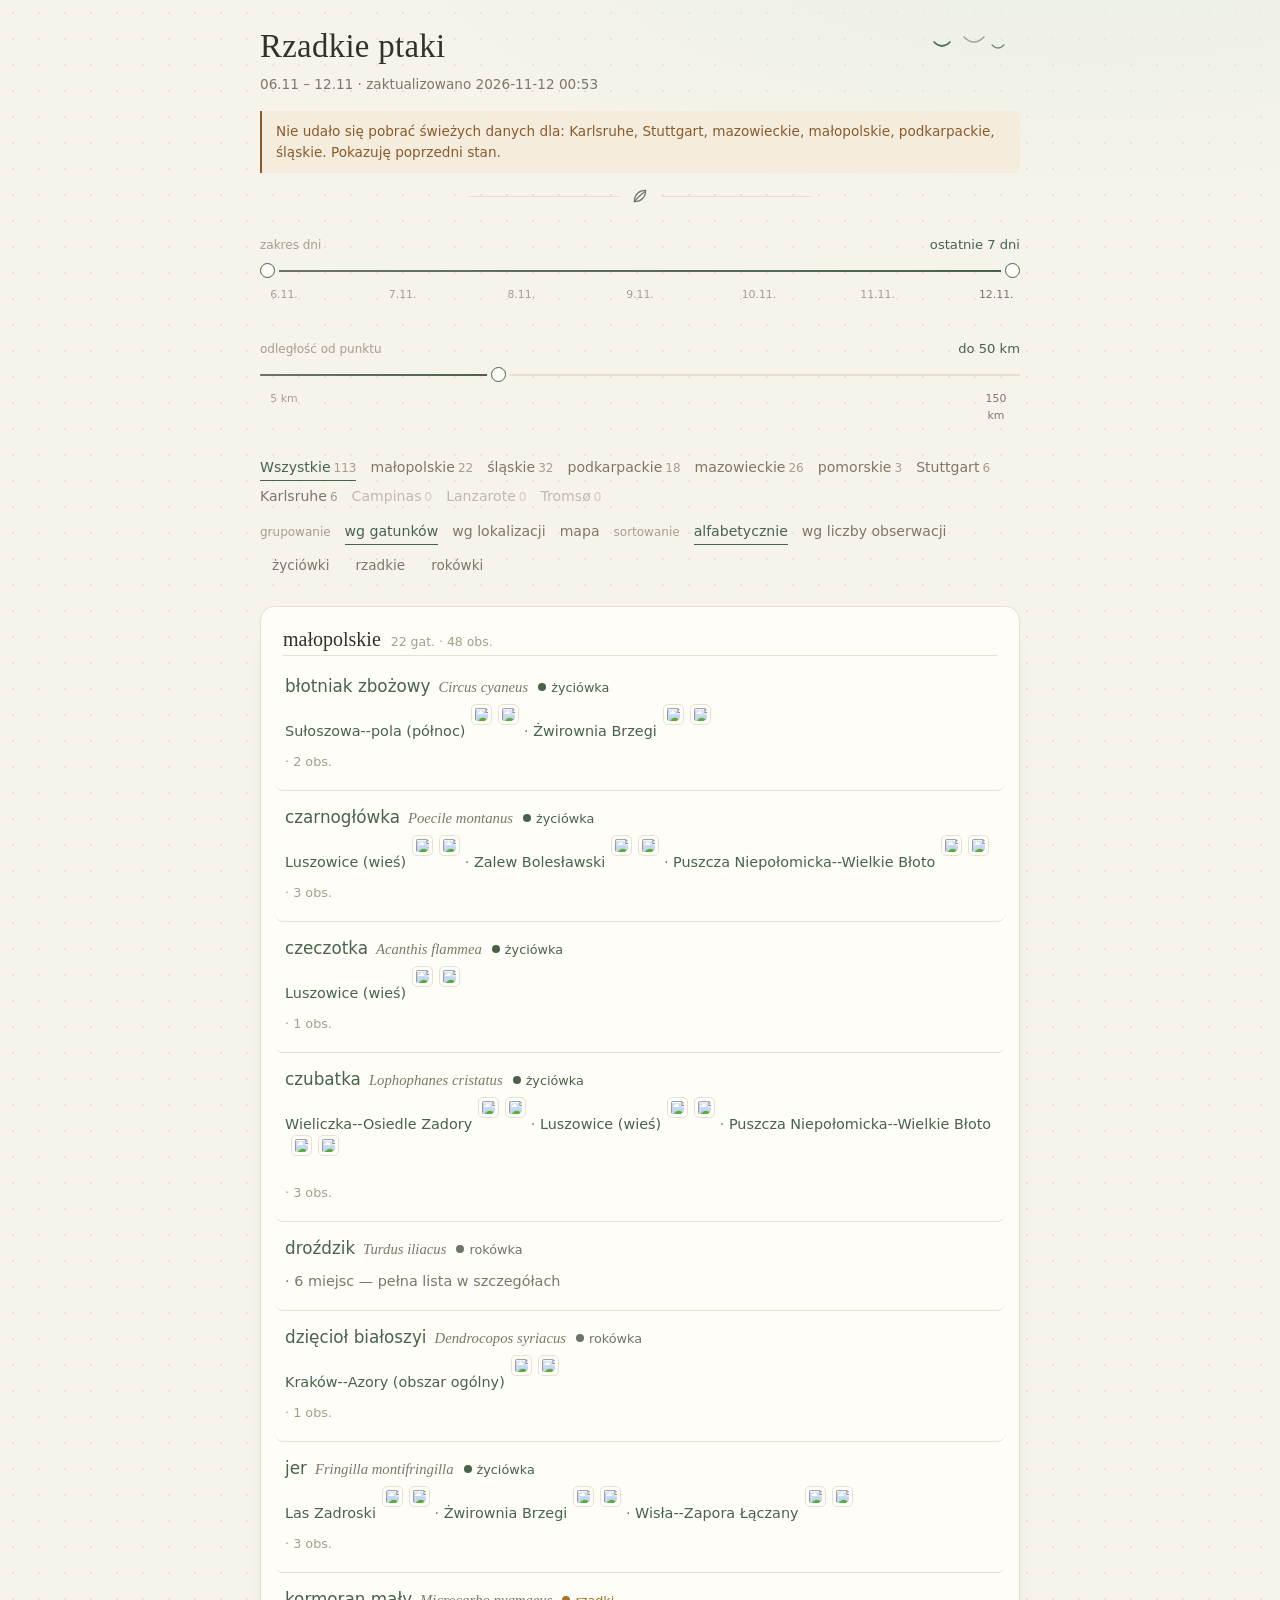
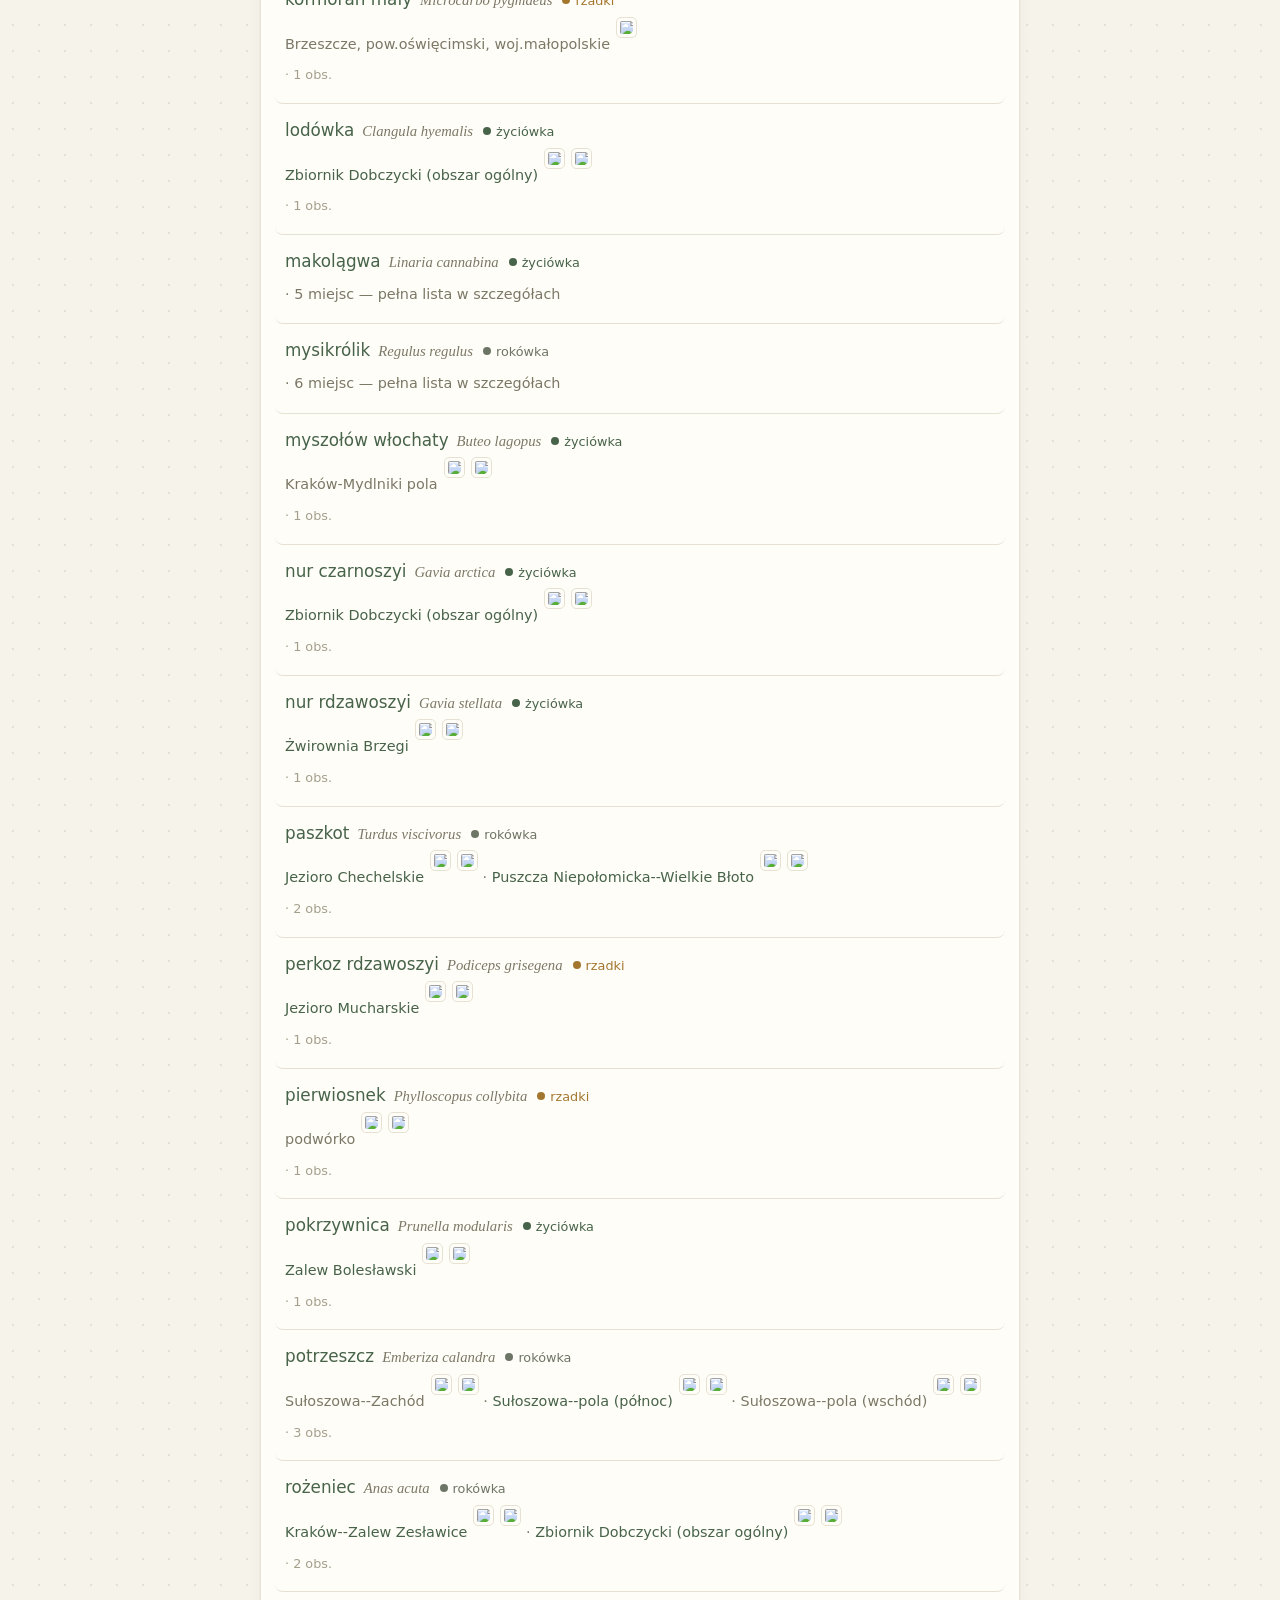
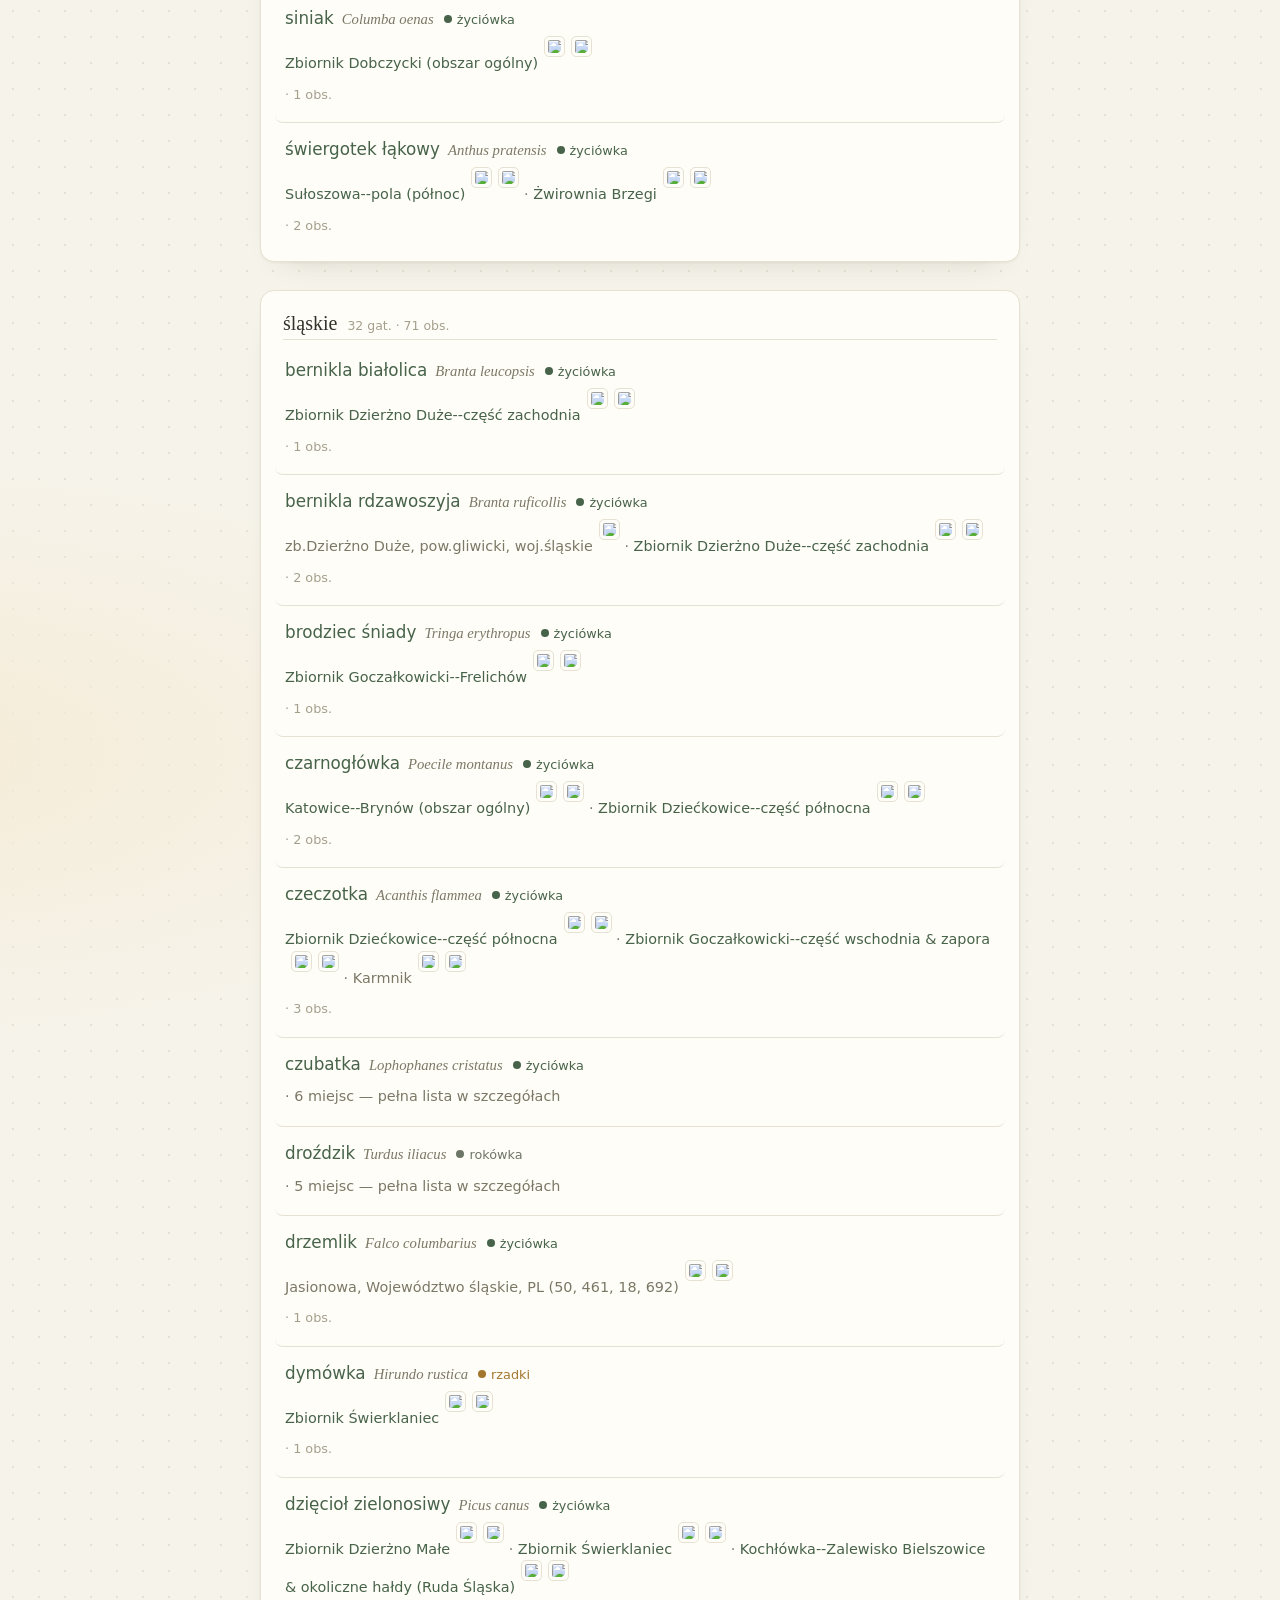
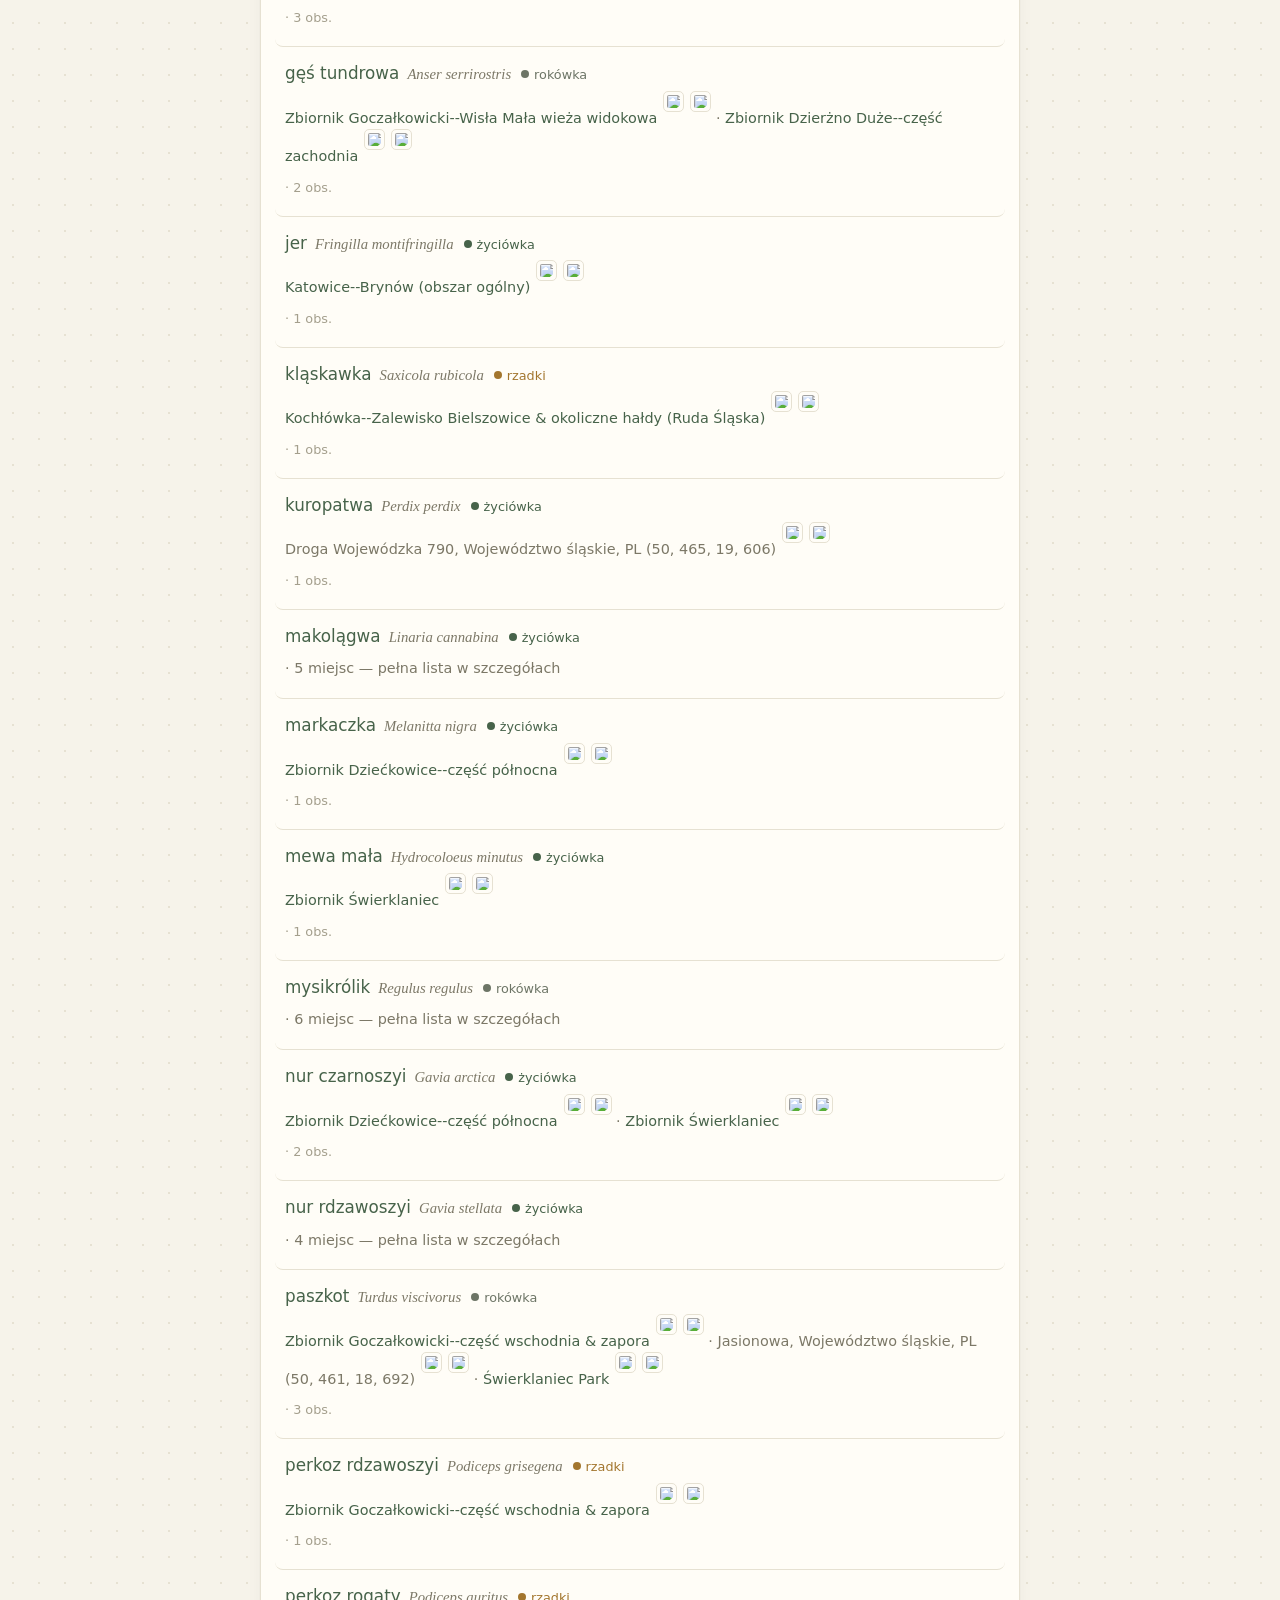
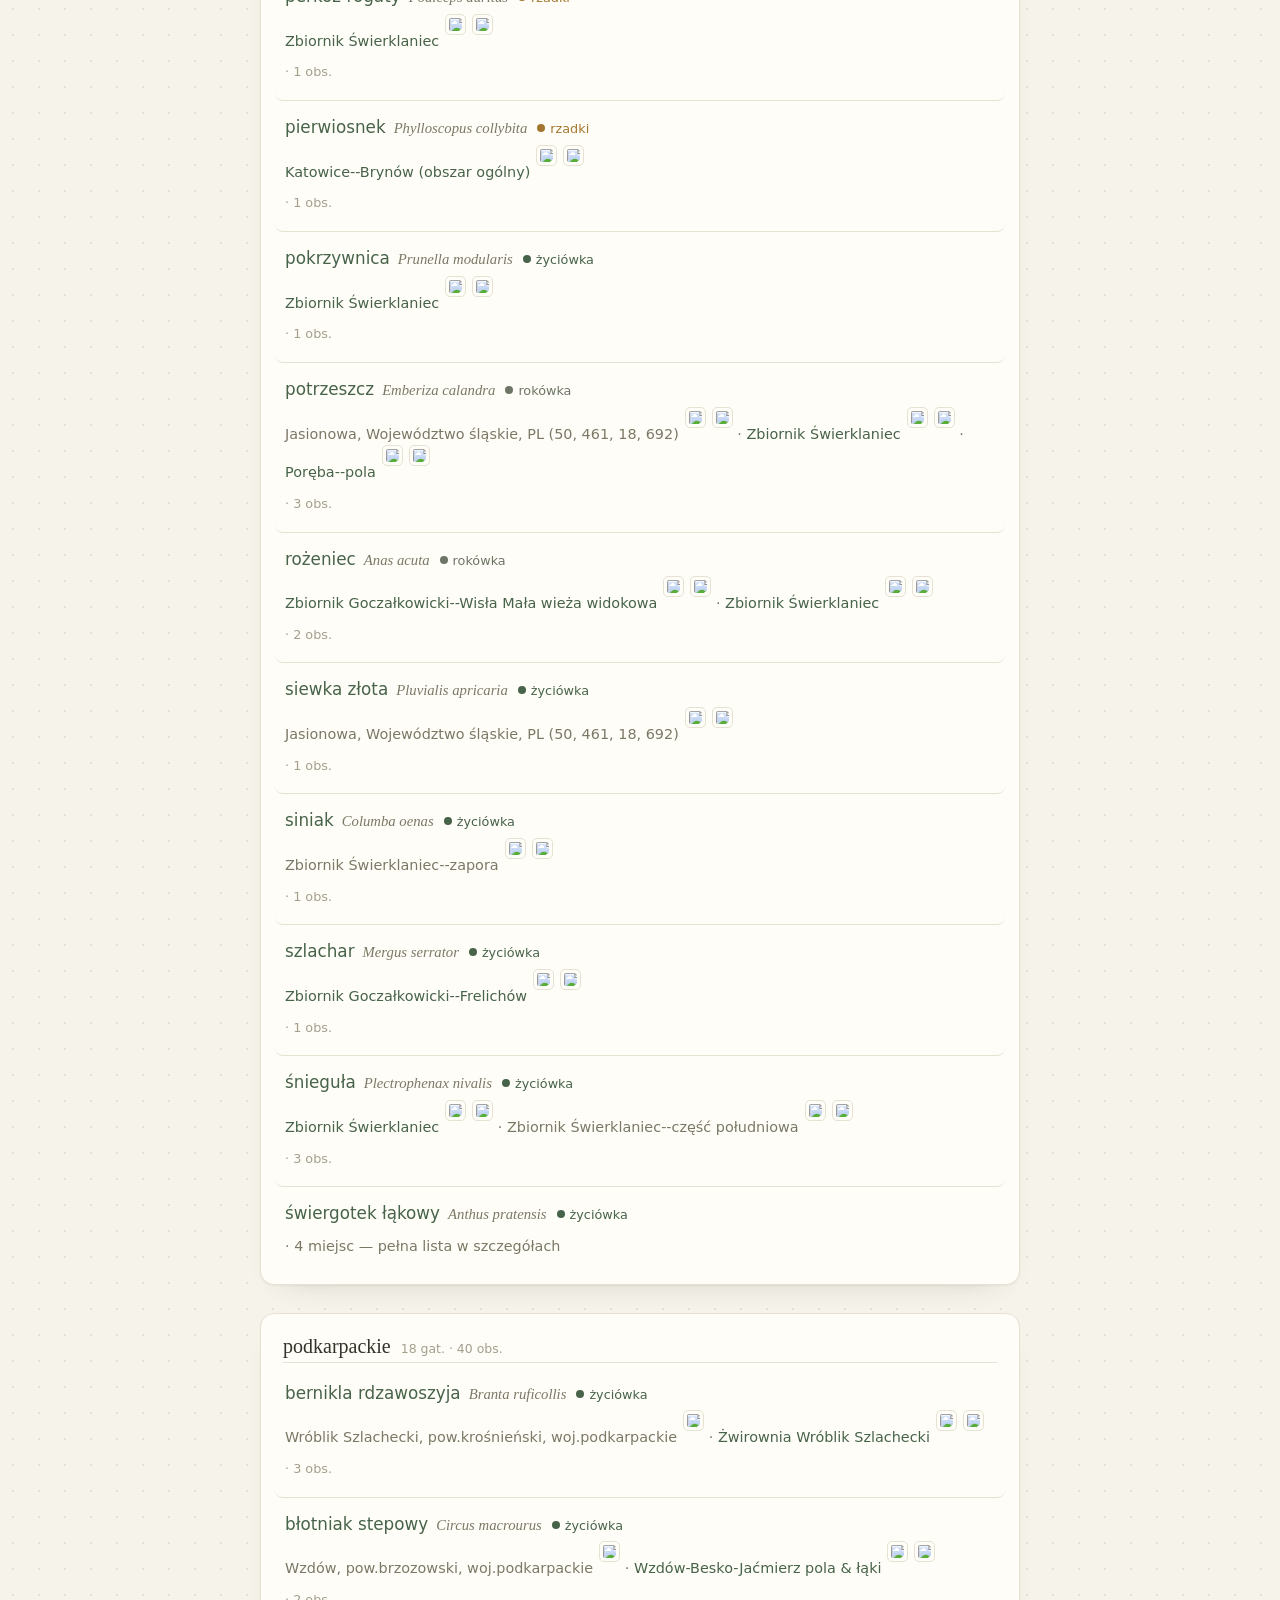
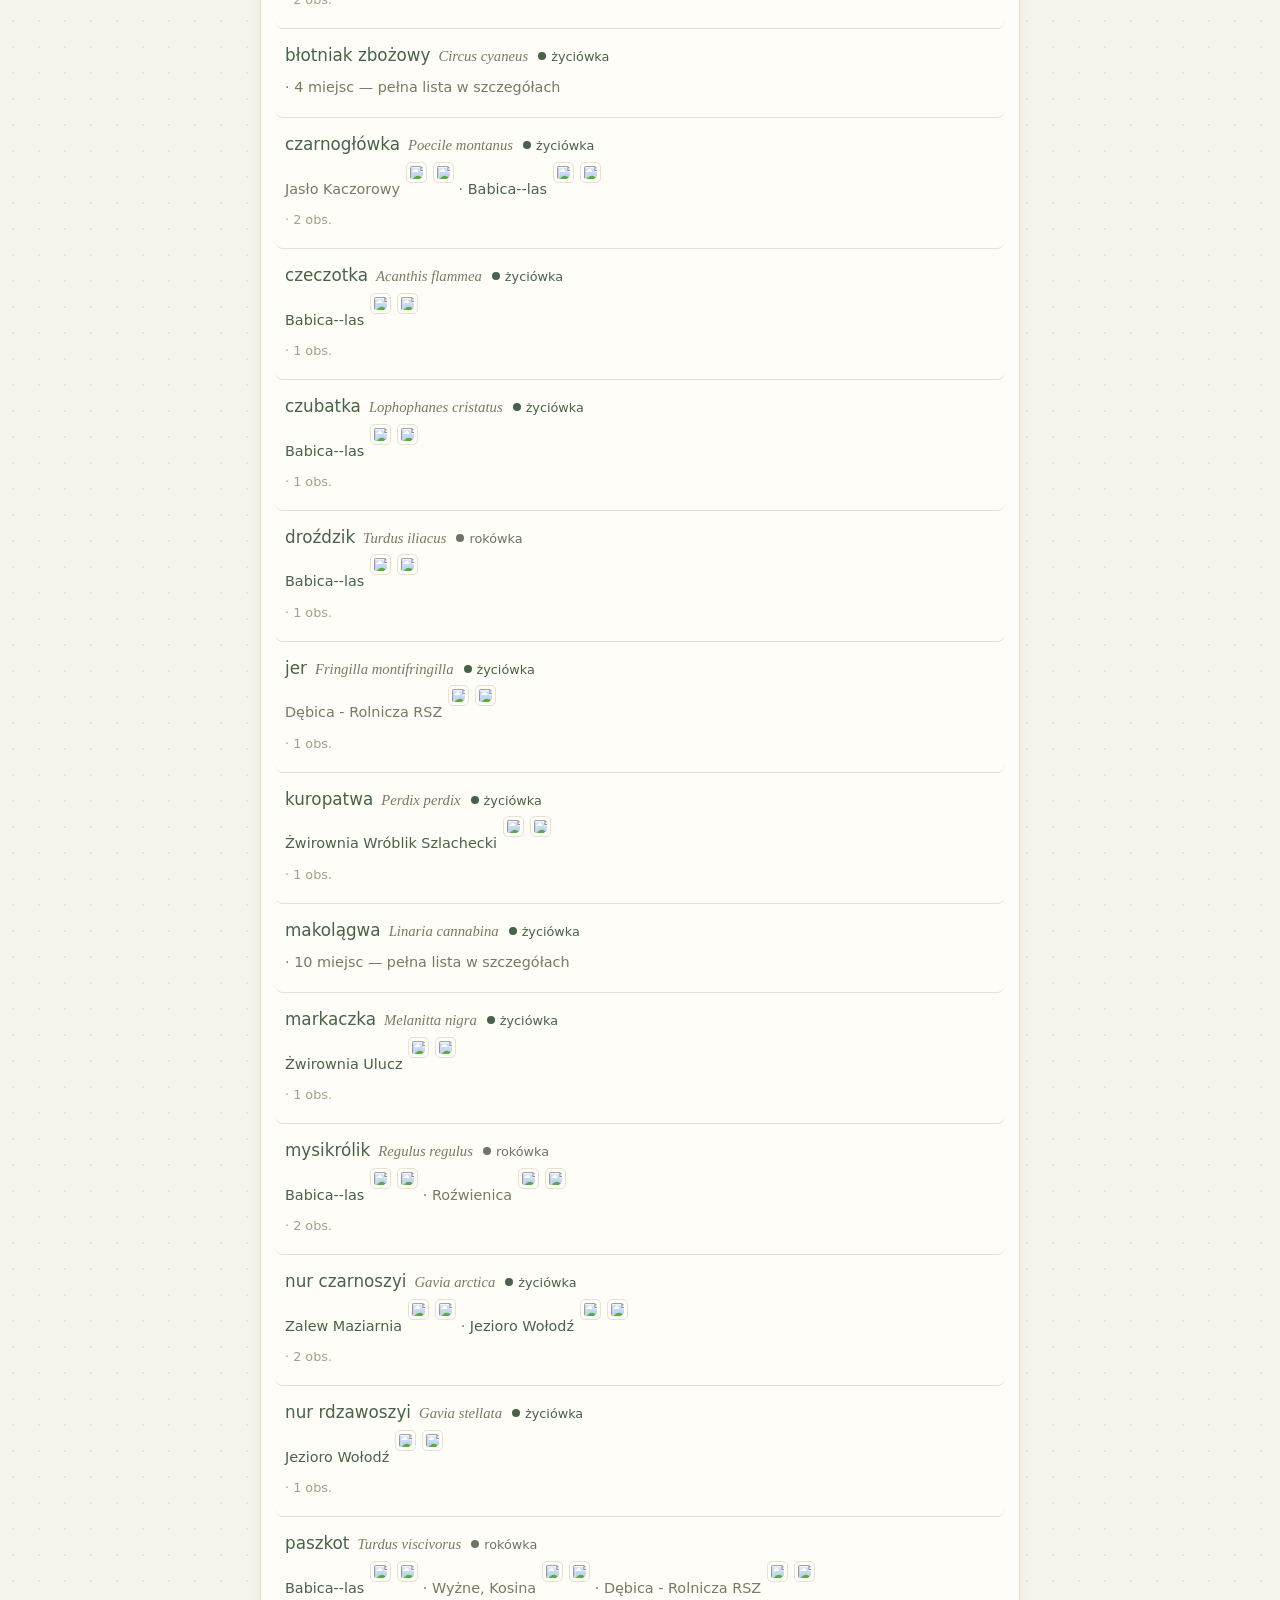
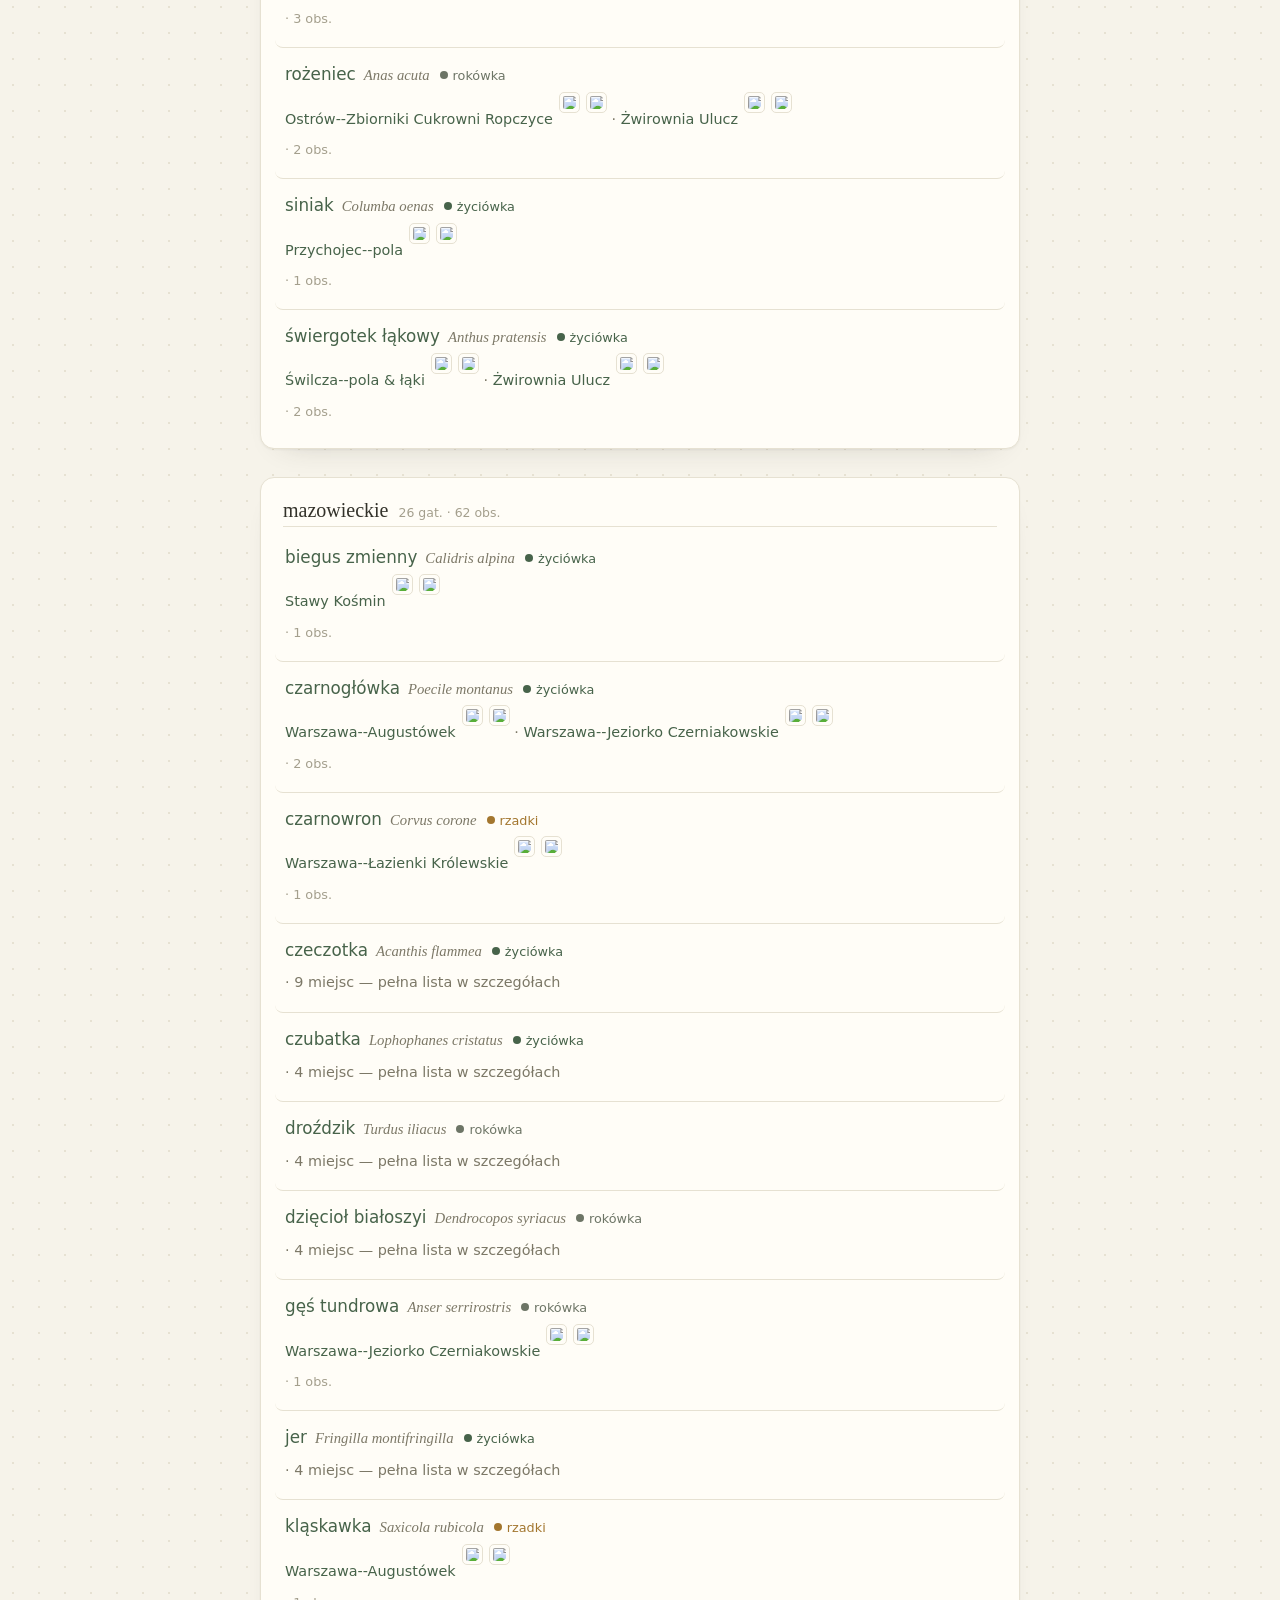
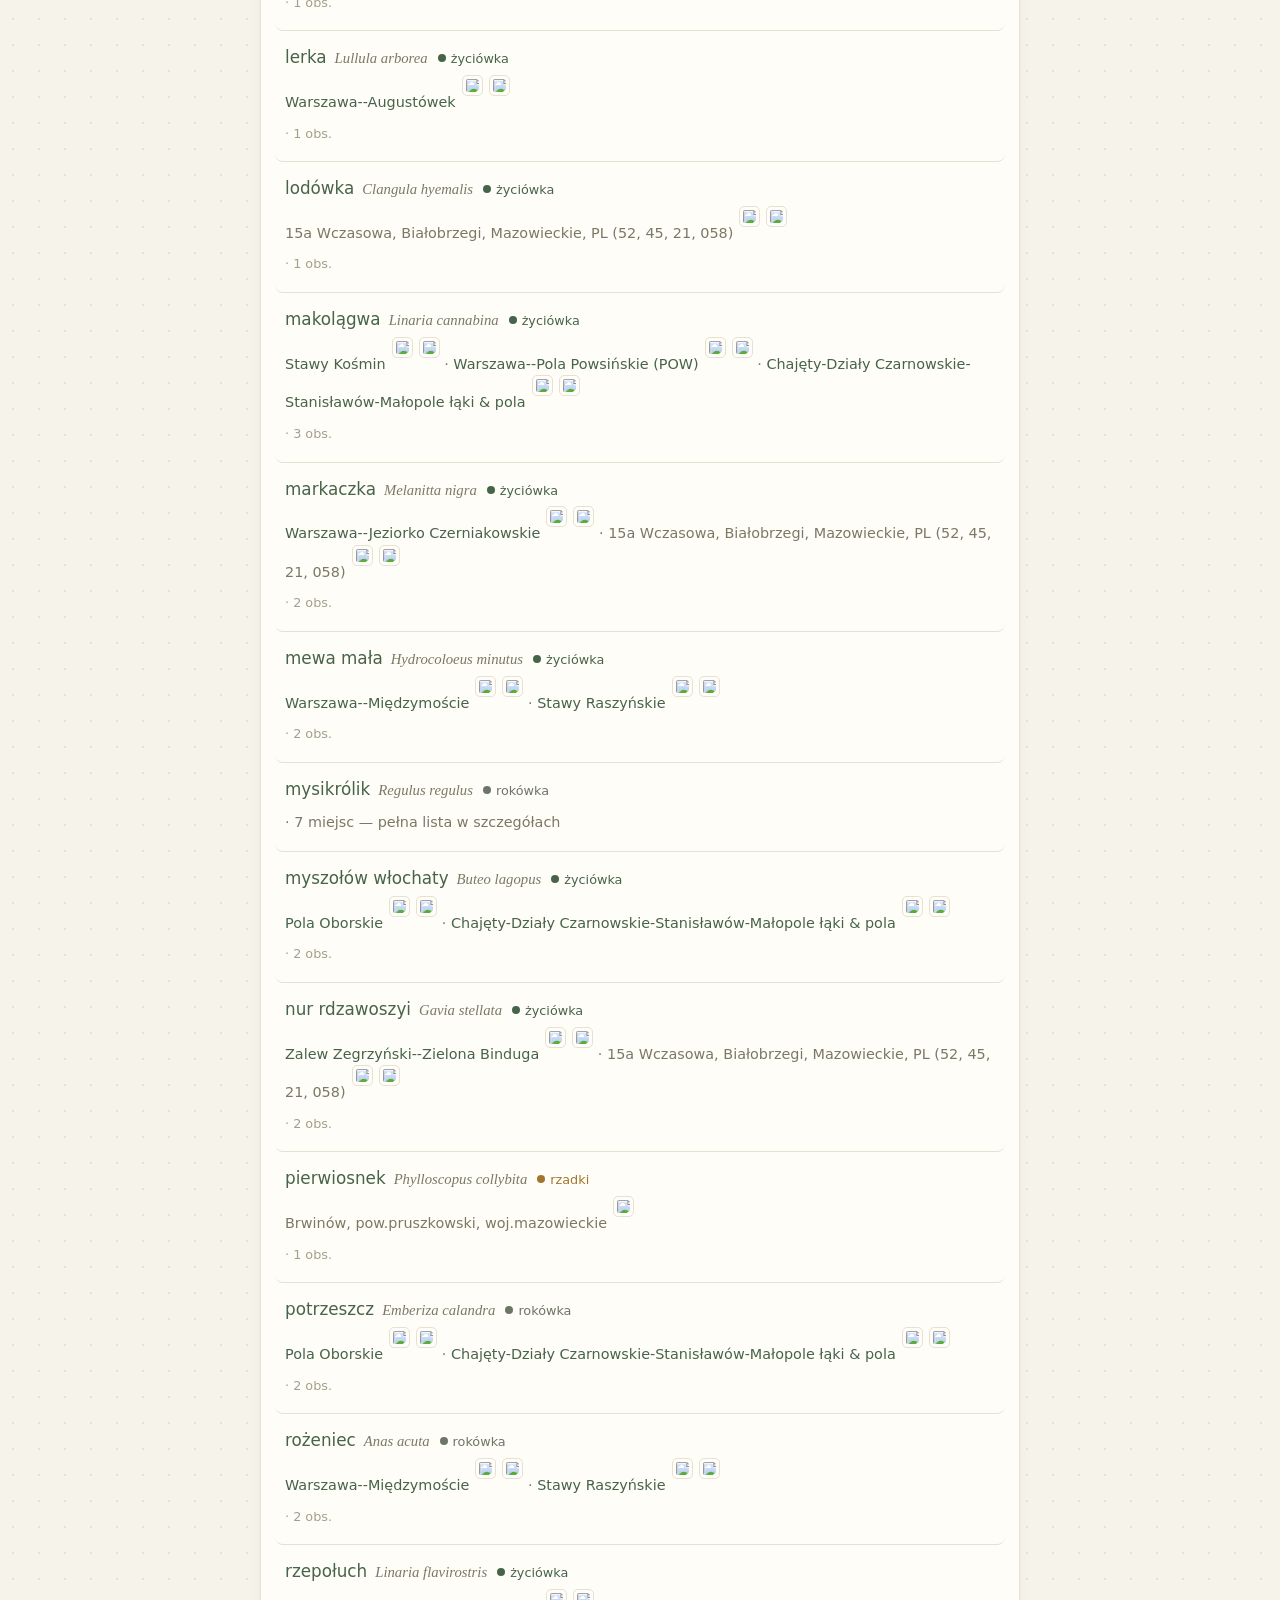
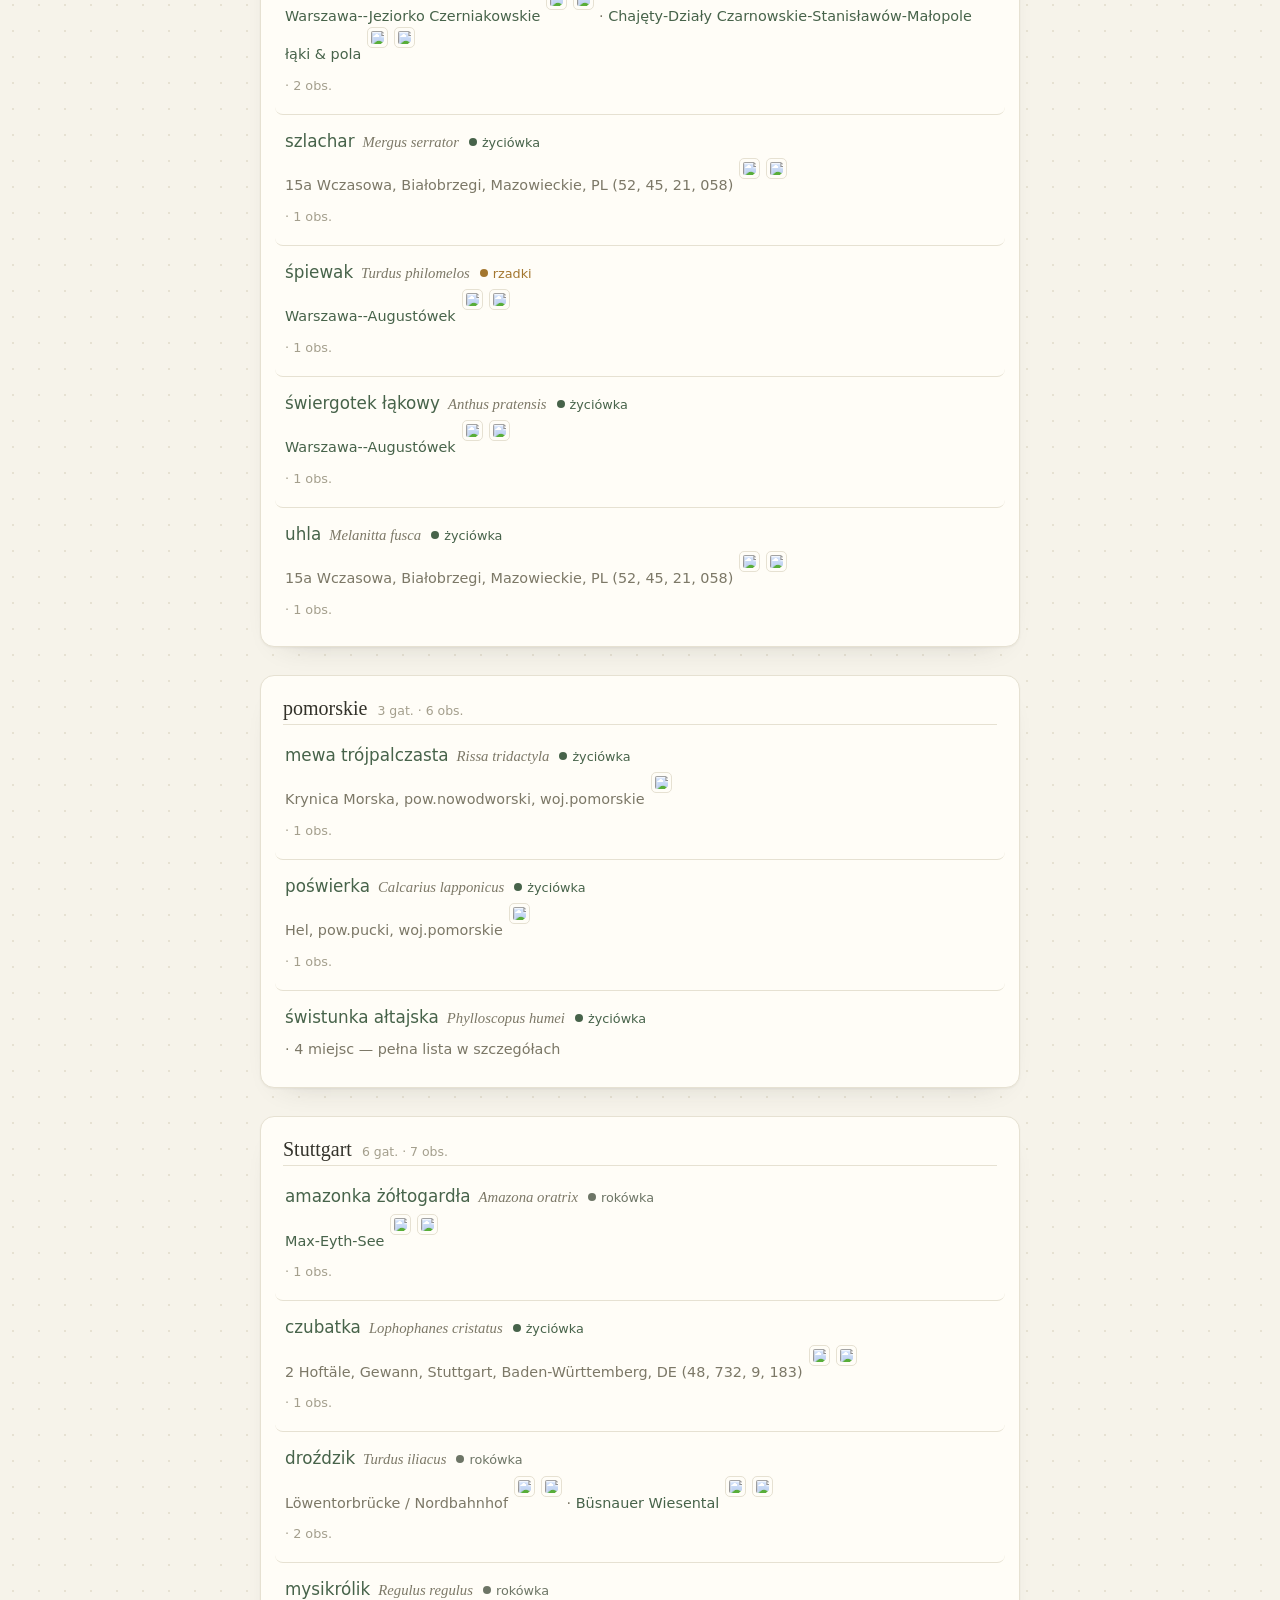
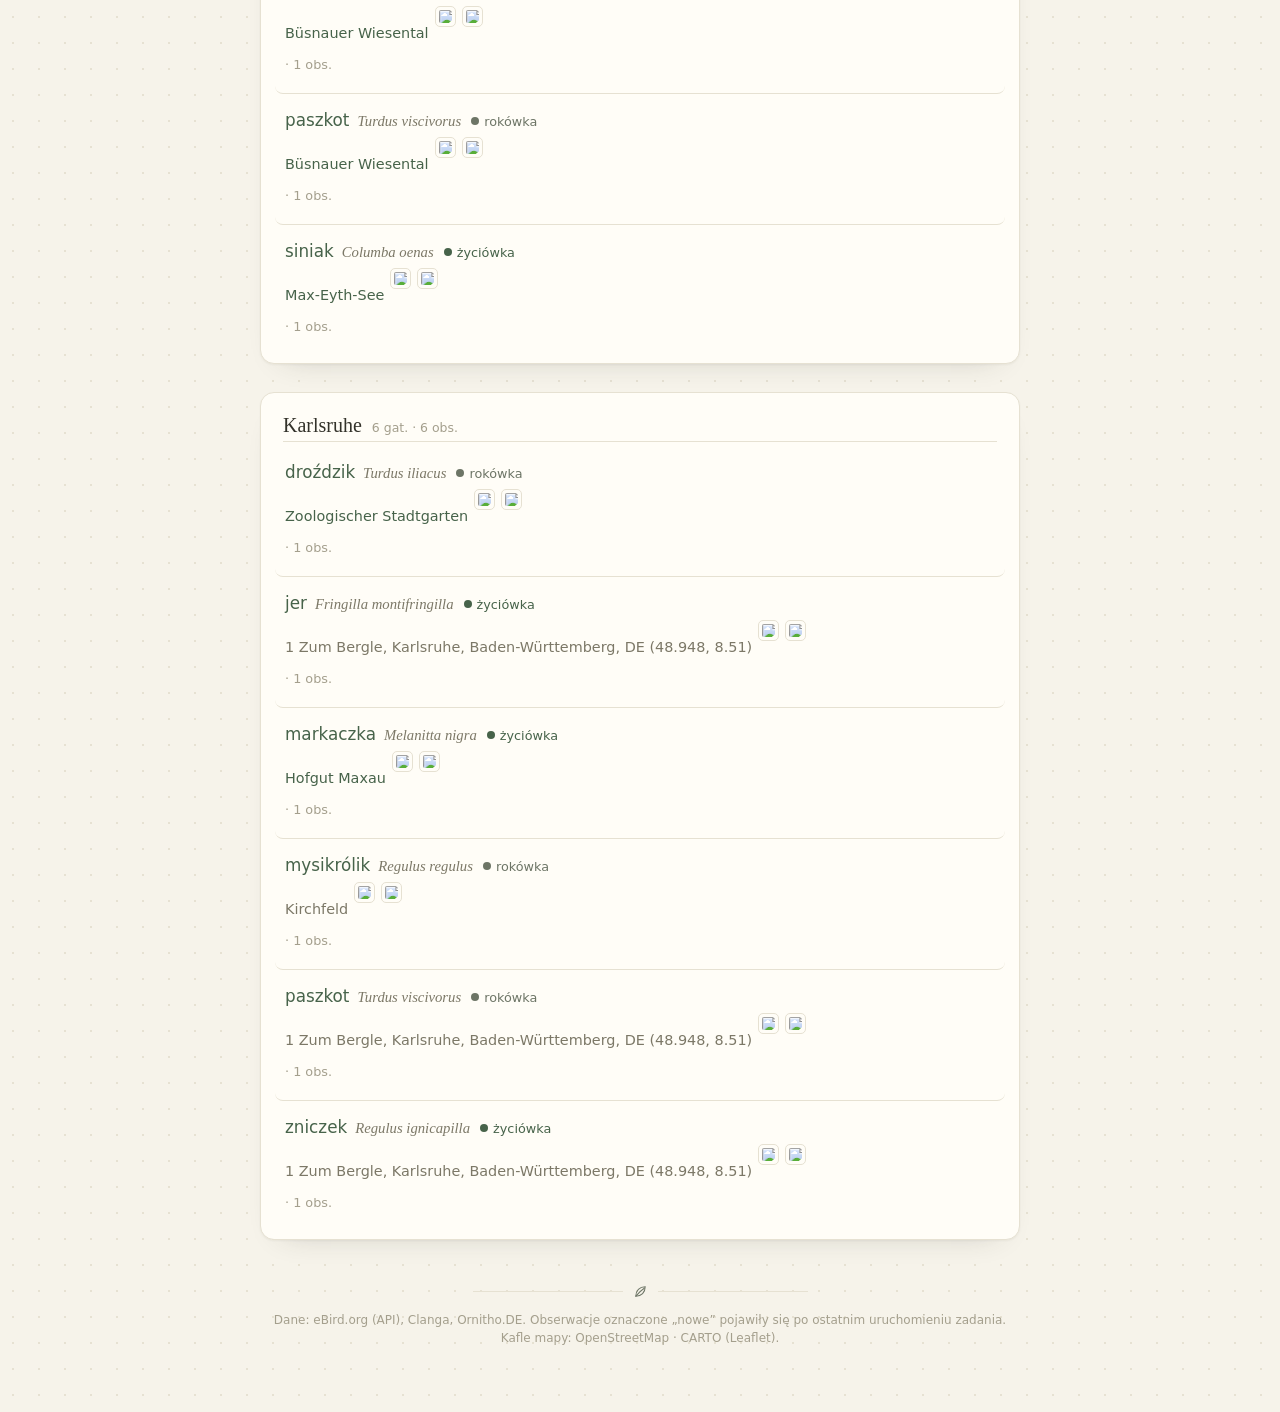
==== raport-obserwacje/index.html @ 568c469c "Publish daily bird observations report (2026-11-12)" ====
<!doctype html>
<html lang="pl">
<head>
<meta charset="utf-8">
<meta name="viewport" content="width=device-width, initial-scale=1, viewport-fit=cover">
<title>Rzadkie ptaki</title>
<style>
  /* Calm, natural layout: warm paper, forest green, gentle accents.
     No loud badges — meanings are conveyed by a colored dot and quiet typography.
     Always light — no prefers-color-scheme dark variant (removed 2026-11-07: on
     dark-theme devices the dark palette read as a revert to the old template).
     The time span is chosen with a two-sided 1-7 day slider; the handles may cross
     freely, the range is always [min, max] of their positions (no handle can get stuck). */
  :root {
    color-scheme: light;
    --paper: #f6f3ea;
    --surface: #fffdf7;
    --ink: #33322a;
    --muted: #7c7867;
    --faint: #a49f8d;
    --hairline: #e6e1d2;
    --moss: #47634a;
    --moss-soft: #eaf0e4;
    --ochre: #a3762e;
    --ochre-soft: #f5ecd7;
    --sage: #6d7566;
    --sage-soft: #edece3;
    --warn: #8a5a2b;
    --warn-soft: #f4ecdd;
    --serif: "Iowan Old Style", "Palatino Linotype", Palatino, Georgia, "Times New Roman", serif;
    --sans: system-ui, -apple-system, "Segoe UI", Roboto, sans-serif;
  }
  * { box-sizing: border-box; }
  html { -webkit-text-size-adjust: 100%; }
  body {
    margin: 0;
    padding: 28px max(18px, env(safe-area-inset-left, 0px)) 64px max(18px, env(safe-area-inset-right, 0px));
    background:
      radial-gradient(1100px 420px at 85% -80px, var(--moss-soft), transparent 70%),
      radial-gradient(900px 380px at -120px 25%, var(--ochre-soft), transparent 75%),
      radial-gradient(var(--hairline) 1px, transparent 1.3px),
      var(--paper);
    background-size: auto, auto, 26px 26px, auto;
    color: var(--ink);
    font: 15px/1.55 var(--sans);
  }
  .wrap { max-width: 760px; margin: 0 auto; }

  /* --- header --- */
  header { margin-bottom: 14px; }
  .brand { display: flex; align-items: flex-start; justify-content: space-between; gap: 16px; }
  h1 {
    font: 400 2.05rem/1.12 var(--serif);
    letter-spacing: 0.01em;
    margin: 0;
  }
  .flock { flex: 0 0 auto; margin-top: 4px; color: var(--moss); }
  .flock svg { display: block; }
  /* ornament: thin lines with a leaf, separating the header from the filter */
  .ornament { display: flex; align-items: center; justify-content: center; gap: 12px; margin: 2px 0 26px; color: var(--sage); }
  .ornament::before, .ornament::after { content: ""; flex: 1 1 40px; max-width: 150px; border-top: 1px solid var(--hairline); }
  .ornament svg { display: block; }
  .meta { color: var(--muted); font-size: 0.85rem; margin-top: 8px; }
  .warn {
    background: var(--warn-soft); color: var(--warn);
    border-left: 2px solid var(--warn);
    padding: 10px 14px; margin-top: 16px; font-size: 0.85rem; border-radius: 0 6px 6px 0;
  }

  /* --- day-range slider (two-sided) --- */
  .range { margin: 4px 0 22px; }
  .range-head { display: flex; justify-content: space-between; align-items: baseline; margin-bottom: 2px; }
  .range-cap { color: var(--faint); font-size: 0.75rem; }
  .range-lbl { color: var(--moss); font-size: 0.82rem; }
  .range-box { position: relative; height: 26px; touch-action: none; }
  .range-track { position: absolute; left: 0; right: 0; top: 12px; height: 2px; background: var(--hairline); border-radius: 1px; }
  .range-fill { position: absolute; top: 12px; height: 2px; background: linear-gradient(90deg, var(--sage), var(--moss)); border-radius: 1px; }
  .range-box input[type="range"] {
    position: absolute; left: 0; width: 100%; top: 0; height: 26px; margin: 0;
    -webkit-appearance: none; appearance: none; background: none; pointer-events: none;
  }
  .range-box input[type="range"]:focus-visible { outline: none; }
  .range-box input[type="range"]::-webkit-slider-thumb {
    -webkit-appearance: none; width: 15px; height: 15px; border-radius: 50%;
    background: var(--surface); border: 1.5px solid var(--moss);
    pointer-events: auto; cursor: grab; box-shadow: 0 0 0 4px var(--paper);
  }
  .range-box input[type="range"]:active::-webkit-slider-thumb { cursor: grabbing; background: var(--moss-soft); }
  .range-box input[type="range"]::-moz-range-thumb {
    width: 13px; height: 13px; border-radius: 50%;
    background: var(--surface); border: 1.5px solid var(--moss);
    pointer-events: auto; cursor: grab;
  }
  .range-box input[type="range"]:active::-moz-range-thumb { background: var(--moss-soft); }
  .range-box input[type="range"]::-moz-range-track { background: none; }
  .range-ticks { display: flex; justify-content: space-between; padding: 0 7px; margin-top: 3px; }
  .range-ticks span { color: var(--faint); font-size: 0.68rem; width: 34px; text-align: center; font-variant-numeric: tabular-nums; }
  .range-ticks span:last-child { color: var(--muted); }

  /* --- filters: quiet, thin, no fills --- */
  .bar { display: flex; flex-direction: column; gap: 10px; margin: 0 0 30px; }
  .row { display: flex; flex-wrap: wrap; gap: 4px 14px; align-items: baseline; }
  button { font: inherit; color: inherit; cursor: pointer; background: none; border: 0; padding: 0; }
  button:focus-visible { outline: 1.5px solid var(--moss); outline-offset: 3px; border-radius: 3px; }
  .pill { font-size: 0.88rem; color: var(--muted); padding: 1px 0; border-bottom: 1.5px solid transparent; transition: color 0.2s ease; }
  .pill:hover { color: var(--ink); }
  .pill[aria-pressed="true"] { color: var(--moss); border-bottom-color: var(--moss); }
  .pill .n { color: var(--faint); font-size: 0.75rem; margin-left: 3px; }
  .pill.zero { opacity: 0.45; }
  .chip { font-size: 0.85rem; color: var(--muted); display: inline-flex; align-items: baseline; gap: 5px; }
  .chip[aria-pressed="false"] { opacity: 0.4; }
  .chip .dot { width: 7px; height: 7px; border-radius: 50%; display: inline-block; transform: translateY(-1px); }

  /* --- region sections: soft cards on paper --- */
  section {
    margin: 0 0 28px;
    background: var(--surface);
    border: 1px solid var(--hairline);
    border-radius: 14px;
    padding: 20px 22px 8px;
    box-shadow: 0 1px 2px rgba(51, 50, 42, 0.05), 0 14px 30px -24px rgba(51, 50, 42, 0.3);
  }
  h2 { font: 400 1.25rem/1.2 var(--serif); margin: 0 0 4px; }
  h2 .cnt { font-family: var(--sans); font-weight: 400; color: var(--faint); font-size: 0.78rem; margin-left: 10px; }
  .region-hr { border: 0; border-top: 1px solid var(--hairline); margin: 0 0 4px; }
  .list { display: flex; flex-direction: column; }

  /* --- species: a calm row separated by a hairline, no boxes --- */
  .sp { padding: 16px 10px 18px; margin: 0 -8px; border-bottom: 1px solid var(--hairline); border-radius: 8px; transition: background-color 0.25s ease; }
  .sp:last-child { border-bottom: 0; }
  .sp:hover { background: color-mix(in srgb, var(--moss-soft) 55%, transparent); }
  .nm { font: 500 1.05rem/1.3 var(--sans); }
  .nm .la { font: italic 400 0.92rem var(--serif); color: var(--muted); margin-left: 8px; }
  .nm .cnt { font-family: var(--sans); font-weight: 400; color: var(--faint); font-size: 0.78rem; margin-left: 10px; }
  .kind { font-size: 0.8rem; margin-left: 10px; white-space: nowrap; }
  .kind .dot { width: 8px; height: 8px; border-radius: 50%; display: inline-block; margin-right: 5px; transform: translateY(-1px); }
  .kind.lifer { color: var(--moss); } .kind.lifer .dot { background: var(--moss); }
  .kind.rare { color: var(--ochre); } .kind.rare .dot { background: var(--ochre); }
  .kind.tick { color: var(--sage); } .kind.tick .dot { background: var(--sage); }
  .places { font-size: 0.9rem; color: var(--muted); margin-top: 6px; }
  a { color: var(--moss); text-decoration: none; }
  a:hover { text-decoration: underline; text-underline-offset: 3px; }

  details { margin-top: 10px; }
  summary { cursor: pointer; font-size: 0.8rem; color: var(--faint); user-select: none; list-style: none; }
  summary::-webkit-details-marker { display: none; }
  summary:hover { color: var(--moss); }
  summary::before { content: "· "; }
  /* summary that doubles as the places line (many locations): same look as
     .places, only clickable to unfold the hidden location list */
  summary.places { font-size: 0.9rem; color: var(--muted); }
  /* summary that doubles as the location header (locations view): same look as
     .nm, clickable to unfold the species list — collapsed by default. The chevron
     is the only added affordance; ul inside keeps its own 10px margin, so the
     details wrapper itself adds none */
  summary.nm { font: 500 1.05rem/1.3 var(--sans); color: inherit; }
  summary.nm::before { content: "▸"; display: inline-block; width: 1em; margin-right: 4px; font-size: 0.72rem; color: var(--faint); transition: transform 0.15s ease; }
  details[open] > summary.nm::before { transform: rotate(90deg); }
  details.loc { margin-top: 0; }
  ul { list-style: none; margin: 10px 0 0; padding: 0; }
  li { font-size: 0.84rem; color: var(--muted); padding: 3.5px 0; }
  li .d { color: var(--ink); font-variant-numeric: tabular-nums; }
  li .t { font-style: italic; color: var(--faint); }
  li .new { color: var(--moss); background: var(--moss-soft); border-radius: 999px; padding: 1px 7px; font-size: 0.68rem; margin-left: 7px; letter-spacing: 0.03em; white-space: nowrap; }
  .pin { display: inline-flex; align-items: center; justify-content: center; width: 21px; height: 21px; border: 1px solid var(--hairline); border-radius: 5px; padding: 2px; margin-left: 6px; vertical-align: -4px; background: var(--surface); }
  .pin:hover { border-color: var(--moss); text-decoration: none; }
  .pin img { width: 13px; height: 13px; display: block; border-radius: 2px; }
  .pin span { color: var(--faint); font-size: 0.7rem; }

  /* --- map view (Leaflet, lazy-loaded; tiles CARTO Positron to match the paper look) --- */
  .ref-pin { filter: drop-shadow(0 1px 1px rgba(51, 50, 42, 0.25)); }
  .mapbox { height: clamp(320px, 58vh, 520px); border: 1px solid var(--hairline); border-radius: 10px; overflow: hidden; margin: 14px 0 4px; background: var(--surface); }
  .map-empty { display: flex; align-items: center; justify-content: center; height: 100%; text-align: center; color: var(--muted); font-family: var(--serif); font-style: italic; padding: 0 16px; }
  .map-legend { display: flex; align-items: center; gap: 7px; flex-wrap: wrap; color: var(--faint); font-size: 0.75rem; margin-top: 6px; }
  .map-legend .sw { display: inline-block; border-radius: 50%; flex: 0 0 auto; }
  .leaflet-container { font: 12px/1.4 var(--sans); background: var(--surface); }
  .leaflet-popup-content { font: 12.5px/1.5 var(--sans); margin: 10px 12px; min-width: 150px; }
  .leaflet-popup-content strong { font: 500 1.02rem/1.3 var(--serif); }

  .empty { text-align: center; color: var(--muted); padding: 48px 8px; font-family: var(--serif); font-style: italic; font-size: 1rem; }
  footer { color: var(--faint); font-size: 0.75rem; margin-top: 44px; text-align: center; }
  footer .orn { display: flex; align-items: center; justify-content: center; gap: 10px; color: var(--sage); margin-bottom: 12px; }
  footer .orn::before, footer .orn::after { content: ""; flex: 1 1 40px; max-width: 150px; border-top: 1px solid var(--hairline); }
</style>
</head>
<body>
<div class="wrap">
  <header>
    <div class="brand">
      <h1>Rzadkie ptaki</h1>
      <div class="flock" aria-hidden="true">
        <svg width="92" height="34" viewBox="0 0 92 34" fill="none" stroke="currentColor" stroke-width="1.7" stroke-linecap="round">
          <path d="M6 10 Q14 18 22 10" opacity="0.9"></path>
          <path d="M36 5 Q46 15 56 5" opacity="0.5"></path>
          <path d="M64 13 Q70 19 76 13" opacity="0.72" stroke-width="1.4"></path>
        </svg>
      </div>
    </div>
    <p class="meta" id="meta">&nbsp;</p>
    <div class="warn" id="stale" hidden></div>
  </header>
  <div class="ornament" aria-hidden="true">
    <svg width="18" height="18" viewBox="0 0 16 16" fill="none" stroke="currentColor" stroke-width="1.1" stroke-linecap="round">
      <path d="M13 3 C13 9 9 13 3 13 C3 7 7 3 13 3 Z"></path>
      <path d="M3 13 C6 9.5 9 6.5 12 4.5"></path>
    </svg>
  </div>
  <div class="bar" id="bar" hidden>
    <div class="range">
      <div class="range-head">
        <span class="range-cap">zakres dni</span>
        <span class="range-lbl" id="rlbl"></span>
      </div>
      <div class="range-box" id="rbox">
        <div class="range-track"></div>
        <div class="range-fill" id="rfill"></div>
        <input type="range" id="rA" min="0" max="6" step="1" aria-label="Granica zakresu dni — uchwyt 1">
        <input type="range" id="rB" min="0" max="6" step="1" aria-label="Granica zakresu dni — uchwyt 2">
      </div>
      <div class="range-ticks" id="rticks"></div>
    </div>
    <div class="range" id="kmRange" hidden>
      <div class="range-head">
        <span class="range-cap">odległość od punktu</span>
        <span class="range-lbl" id="kmlbl"></span>
      </div>
      <div class="range-box">
        <div class="range-track"></div>
        <div class="range-fill" id="kmfill"></div>
        <input type="range" id="kmR" min="5" max="150" step="5" aria-label="Promień od punktu odniesienia w kilometrach">
      </div>
      <div class="range-ticks"><span>5 km</span><span>150 km</span></div>
    </div>
    <div class="row" id="regions" role="group" aria-label="Region"></div>
    <div class="row" id="groupby" role="group" aria-label="Grupowanie"></div>
    <div class="row" id="types" role="group" aria-label="Rodzaj"></div>
  </div>
  <main id="out"></main>
  <footer>
    <div class="orn" aria-hidden="true">
      <svg width="15" height="15" viewBox="0 0 16 16" fill="none" stroke="currentColor" stroke-width="1.1" stroke-linecap="round"><path d="M13 3 C13 9 9 13 3 13 C3 7 7 3 13 3 Z"></path><path d="M3 13 C6 9.5 9 6.5 12 4.5"></path></svg>
    </div>
    Dane: eBird.org (API), Clanga, Ornitho.DE. Obserwacje oznaczone „nowe” pojawiły się po ostatnim uruchomieniu zadania.
    Kafle mapy: OpenStreetMap · CARTO (Leaflet).
  </footer>
</div>
<script type="application/json" id="rp-data">{"v":1,"generated":"2026-11-12 00:53","today":"2026-11-12","from":"2026-11-06","regions":[{"n":"małopolskie","d":1,"p":"50.0298,19.9465"},{"n":"śląskie","d":0,"p":"50.2596,19.0188"},{"n":"podkarpackie","d":0,"p":"50.0046,22.0072"},{"n":"mazowieckie","d":0,"p":"52.2244,20.9889"},{"n":"pomorskie","d":0},{"n":"Stuttgart","d":0,"p":"48.8135,9.1693"},{"n":"Karlsruhe","d":0,"p":"49.0034,8.4022"},{"n":"Campinas","d":0},{"n":"Lanzarote","d":0},{"n":"Tromsø","d":0}],"stale":["Karlsruhe","Stuttgart","mazowieckie","małopolskie","podkarpackie","śląskie"],"groups":[{"r":"małopolskie","pl":"kormoran mały","en":"Pygmy Cormorant","la":"Microcarbo pygmaeus","u":"https://ebird.org/species/pygcor2/PL-MA","v":"Rare","ny":0,"obs":[{"d":"2026-11-10","l":"Brzeszcze, pow.oświęcimski, woj.małopolskie","lu":null,"c":null,"gm":"https://www.google.com/maps/search/?api=1&query=Brzeszcze%2C%20pow.o%C5%9Bwi%C4%99cimski%2C%20woj.ma%C5%82opolskie","om":null,"t":"Rare","n":0}]},{"r":"małopolskie","pl":"makolągwa","en":"Eurasian Linnet","la":"Linaria cannabina","u":"https://ebird.org/species/eurlin1/PL-MA","v":"Lifer","ny":1,"obs":[{"d":"2026-11-10","l":"Sułoszowa--Zachód","lu":null,"c":"https://ebird.org/checklist/S409479382","gm":"https://www.google.com/maps?q=50.2873459,19.6916813","om":"https://omaps.app/s4H6AIlIEc/Su%C5%82oszowa--Zach%C3%B3d","t":"Lifer","n":0},{"d":"2026-11-10","l":"Sułoszowa--pola (wschód)","lu":null,"c":"https://ebird.org/checklist/S409480056","gm":"https://www.google.com/maps?q=50.2755585,19.7480418","om":"https://omaps.app/s4H6ARaAzn/Su%C5%82oszowa--pola_%28wsch%C3%B3d%29","t":"Lifer","n":0},{"d":"2026-11-09","l":"Wróblówka-Długopole--Żwirownia","lu":"https://ebird.org/species/eurlin1/L9134446","c":"https://ebird.org/checklist/S409241264","gm":"https://www.google.com/maps?q=49.4709301,19.8845743","om":"https://omaps.app/s4Hwmj_YAu/Wr%C3%B3bl%C3%B3wka-D%C5%82ugopole--%C5%BBwirownia","t":"Lifer","n":0},{"d":"2026-11-08","l":"Wokowice-Bielcza pola","lu":"https://ebird.org/species/eurlin1/L68719489","c":"https://ebird.org/checklist/S408940980","gm":"https://www.google.com/maps?q=50.01157,20.71839","om":"https://omaps.app/s4H5NRczEX/Wokowice-Bielcza_pola","t":"Lifer","n":0},{"d":"2026-11-07","l":"Zbiornik Dobczycki (obszar ogólny)","lu":"https://ebird.org/species/eurlin1/L6529661","c":"https://ebird.org/checklist/S408634813","gm":"https://www.google.com/maps?q=49.8667306,20.0475917","om":"https://omaps.app/s4Hy4i-jxH/Zbiornik_Dobczycki_%28obszar_og%C3%B3lny%29","t":"Lifer","n":0},{"d":"2026-11-07","l":"Zalew Bolesławski","lu":"https://ebird.org/species/eurlin1/L46055389","c":"https://ebird.org/checklist/S408578696","gm":"https://www.google.com/maps?q=50.2773733,19.5124317","om":"https://omaps.app/s4HvUAiypp/Zalew_Boles%C5%82awski","t":"Lifer","n":0},{"d":"2026-11-07","l":"Jezioro Chechelskie","lu":"https://ebird.org/species/eurlin1/L23468559","c":"https://ebird.org/checklist/S408574914","gm":"https://www.google.com/maps?q=50.1358461,19.4446006","om":"https://omaps.app/s4Htxp_hqg/Jezioro_Chechelskie","t":"Lifer","n":0}]},{"r":"małopolskie","pl":"świergotek łąkowy","en":"Meadow Pipit","la":"Anthus pratensis","u":"https://ebird.org/species/meapip1/PL-MA","v":"Lifer","ny":1,"obs":[{"d":"2026-11-10","l":"Sułoszowa--pola (północ)","lu":"https://ebird.org/species/meapip1/L11490634","c":"https://ebird.org/checklist/S409479546","gm":"https://www.google.com/maps?q=50.2819664,19.7304373","om":"https://omaps.app/s4H6AH1OJq/Su%C5%82oszowa--pola_%28p%C3%B3%C5%82noc%29","t":"Lifer","n":0},{"d":"2026-11-10","l":"Żwirownia Brzegi","lu":"https://ebird.org/species/meapip1/L8271201","c":"https://ebird.org/checklist/S409532532","gm":"https://www.google.com/maps?q=50.02968,20.07706","om":"https://omaps.app/s4H4YPnREW/%C5%BBwirownia_Brzegi","t":"Lifer","n":0},{"d":"2026-11-09","l":"Wróblówka-Długopole--Żwirownia","lu":"https://ebird.org/species/meapip1/L9134446","c":"https://ebird.org/checklist/S409241264","gm":"https://www.google.com/maps?q=49.4709301,19.8845743","om":"https://omaps.app/s4Hwmj_YAu/Wr%C3%B3bl%C3%B3wka-D%C5%82ugopole--%C5%BBwirownia","t":"Lifer","n":0},{"d":"2026-11-07","l":"Witów--pola","lu":"https://ebird.org/species/meapip1/L27897731","c":"https://ebird.org/checklist/S408655359","gm":"https://www.google.com/maps?q=49.3247231,19.8192885","om":"https://omaps.app/s4HwJPddze/Wit%C3%B3w--pola","t":"Lifer","n":0}]},{"r":"małopolskie","pl":"myszołów włochaty","en":"Rough-legged Hawk","la":"Buteo lagopus","u":"https://ebird.org/species/rolhaw/PL-MA","v":"Lifer","ny":1,"obs":[{"d":"2026-11-09","l":"Kraków-Mydlniki pola","lu":null,"c":"https://ebird.org/checklist/S409233071","gm":"https://www.google.com/maps?q=50.0895179,19.847693","om":"https://omaps.app/s4H4L8wTDa/Krak%C3%B3w-Mydlniki_pola","t":"Lifer","n":0},{"d":"2026-11-07","l":"Lasek","lu":null,"c":"https://ebird.org/checklist/S408588757","gm":"https://www.google.com/maps?q=49.5136681,19.9753074","om":"https://omaps.app/s4HwtmjwQc/Lasek","t":"Lifer","n":0},{"d":"2026-11-06","l":"Kozłów--pola (zachód)","lu":"https://ebird.org/species/rolhaw/L26779608","c":"https://ebird.org/checklist/S408301939","gm":"https://www.google.com/maps?q=50.4872746,20.0040813","om":"https://omaps.app/s4H6l4-aLU/Koz%C5%82%C3%B3w--pola_%28zach%C3%B3d%29","t":"Lifer","n":0}]},{"r":"małopolskie","pl":"błotniak zbożowy","en":"Hen Harrier","la":"Circus cyaneus","u":"https://ebird.org/species/norhar1/PL-MA","v":"Lifer","ny":1,"obs":[{"d":"2026-11-10","l":"Sułoszowa--pola (północ)","lu":"https://ebird.org/species/norhar1/L11490634","c":"https://ebird.org/checklist/S409479546","gm":"https://www.google.com/maps?q=50.2819664,19.7304373","om":"https://omaps.app/s4H6AH1OJq/Su%C5%82oszowa--pola_%28p%C3%B3%C5%82noc%29","t":"Lifer","n":0},{"d":"2026-11-10","l":"Żwirownia Brzegi","lu":"https://ebird.org/species/norhar1/L8271201","c":"https://ebird.org/checklist/S409532532","gm":"https://www.google.com/maps?q=50.02968,20.07706","om":"https://omaps.app/s4H4YPnREW/%C5%BBwirownia_Brzegi","t":"Lifer","n":0}]},{"r":"małopolskie","pl":"czeczotka","en":"Redpoll","la":"Acanthis flammea","u":"https://ebird.org/species/redpol1/PL-MA","v":"Lifer","ny":1,"obs":[{"d":"2026-11-10","l":"Luszowice (wieś)","lu":"https://ebird.org/species/redpol1/L28516747","c":"https://ebird.org/checklist/S409426188","gm":"https://www.google.com/maps?q=50.17405,19.40254","om":"https://omaps.app/s4Hty2qNVf/Luszowice_%28wie%C5%9B%29","t":"Lifer","n":0}]},{"r":"małopolskie","pl":"jer","en":"Brambling","la":"Fringilla montifringilla","u":"https://ebird.org/species/brambl/PL-MA","v":"Lifer","ny":1,"obs":[{"d":"2026-11-10","l":"Las Zadroski","lu":"https://ebird.org/species/brambl/L18987309","c":"https://ebird.org/checklist/S409479589","gm":"https://www.google.com/maps?q=50.28687,19.76348","om":"https://omaps.app/s4H6Acfka_/Las_Zadroski","t":"Lifer","n":0},{"d":"2026-11-10","l":"Żwirownia Brzegi","lu":"https://ebird.org/species/brambl/L8271201","c":"https://ebird.org/checklist/S409422781","gm":"https://www.google.com/maps?q=50.02968,20.07706","om":"https://omaps.app/s4H4YPnREW/%C5%BBwirownia_Brzegi","t":"Lifer","n":0},{"d":"2026-11-08","l":"Wisła--Zapora Łączany","lu":"https://ebird.org/species/brambl/L8254090","c":"https://ebird.org/checklist/S408964668","gm":"https://www.google.com/maps?q=49.9874979,19.5963058","om":"https://omaps.app/s4HtWf7w0K/Wis%C5%82a--Zapora_%C5%81%C4%85czany","t":"Lifer","n":0},{"d":"2026-11-07","l":"Wróblówka-Długopole--Żwirownia","lu":"https://ebird.org/species/brambl/L9134446","c":"https://ebird.org/checklist/S408550007","gm":"https://www.google.com/maps?q=49.4709301,19.8845743","om":"https://omaps.app/s4Hwmj_YAu/Wr%C3%B3bl%C3%B3wka-D%C5%82ugopole--%C5%BBwirownia","t":"Lifer","n":0},{"d":"2026-11-07","l":"Las Sokółka","lu":"https://ebird.org/species/brambl/L77218076","c":"https://ebird.org/checklist/S408532479","gm":"https://www.google.com/maps?q=49.9893,20.7288","om":"https://omaps.app/s4H5H0cGgK/Las_Sok%C3%B3%C5%82ka","t":"Lifer","n":0},{"d":"2026-11-07","l":"Wokowice-Bielcza pola","lu":"https://ebird.org/species/brambl/L68719489","c":"https://ebird.org/checklist/S408531847","gm":"https://www.google.com/maps?q=50.01157,20.71839","om":"https://omaps.app/s4H5NRczEX/Wokowice-Bielcza_pola","t":"Lifer","n":0}]},{"r":"małopolskie","pl":"nur rdzawoszyi","en":"Red-throated Loon","la":"Gavia stellata","u":"https://ebird.org/species/retloo/PL-MA","v":"Lifer","ny":1,"obs":[{"d":"2026-11-10","l":"Żwirownia Brzegi","lu":"https://ebird.org/species/retloo/L8271201","c":"https://ebird.org/checklist/S409532532","gm":"https://www.google.com/maps?q=50.02968,20.07706","om":"https://omaps.app/s4H4YPnREW/%C5%BBwirownia_Brzegi","t":"Lifer","n":0},{"d":"2026-11-07","l":"Jezioro Czorsztyńskie--obszar Frydman-Maniowy","lu":"https://ebird.org/species/retloo/L14604594","c":"https://ebird.org/checklist/S408577558","gm":"https://www.google.com/maps?q=49.4589598,20.2327393","om":"https://omaps.app/s4Hw2LzomC/Jezioro_Czorszty%C5%84skie--obszar_Frydman-Maniowy","t":"Lifer","n":0}]},{"r":"małopolskie","pl":"pokrzywnica","en":"Dunnock","la":"Prunella modularis","u":"https://ebird.org/species/dunnoc1/PL-MA","v":"Lifer","ny":1,"obs":[{"d":"2026-11-07","l":"Zalew Bolesławski","lu":"https://ebird.org/species/dunnoc1/L46055389","c":"https://ebird.org/checklist/S408578696","gm":"https://www.google.com/maps?q=50.2773733,19.5124317","om":"https://omaps.app/s4HvUAiypp/Zalew_Boles%C5%82awski","t":"Lifer","n":0}]},{"r":"małopolskie","pl":"czubatka","en":"Crested Tit","la":"Lophophanes cristatus","u":"https://ebird.org/species/cretit2/PL-MA","v":"Lifer","ny":1,"obs":[{"d":"2026-11-10","l":"Wieliczka--Osiedle Zadory","lu":"https://ebird.org/species/cretit2/L43915884","c":"https://ebird.org/checklist/S409443367","gm":"https://www.google.com/maps?q=49.9910887,20.0576922","om":"https://omaps.app/s4H4Shx4aD/Wieliczka--Osiedle_Zadory","t":"Lifer","n":0},{"d":"2026-11-10","l":"Luszowice (wieś)","lu":"https://ebird.org/species/cretit2/L28516747","c":"https://ebird.org/checklist/S409426188","gm":"https://www.google.com/maps?q=50.17405,19.40254","om":"https://omaps.app/s4Hty2qNVf/Luszowice_%28wie%C5%9B%29","t":"Lifer","n":0},{"d":"2026-11-08","l":"Muszyna, Malnik","lu":null,"c":"https://ebird.org/checklist/S408945203","gm":"https://www.google.com/maps?q=49.3496329,20.9170255","om":"https://omaps.app/s4HxZ_9k6C/Muszyna%2C_Malnik","t":"Lifer","n":0},{"d":"2026-11-08","l":"Wieża Widokowa Na Slotwinach","lu":null,"c":"https://ebird.org/checklist/S408871980","gm":"https://www.google.com/maps?q=49.4307111,20.9262662","om":"https://omaps.app/s4Hx0o0ikT/Wie%C5%BCa_Widokowa_Na_Slotwinach","t":"Lifer","n":0},{"d":"2026-11-07","l":"Las Sokółka","lu":"https://ebird.org/species/cretit2/L77218076","c":"https://ebird.org/checklist/S408532479","gm":"https://www.google.com/maps?q=49.9893,20.7288","om":"https://omaps.app/s4H5H0cGgK/Las_Sok%C3%B3%C5%82ka","t":"Lifer","n":0},{"d":"2026-11-07","l":"Puszcza Niepołomicka--Wielkie Błoto","lu":"https://ebird.org/species/cretit2/L4928079","c":"https://ebird.org/checklist/S408647773","gm":"https://www.google.com/maps?q=50.0243233,20.2750648","om":"https://omaps.app/s4H4cZnW04/Puszcza_Niepo%C5%82omicka--Wielkie_B%C5%82oto","t":"Lifer","n":0},{"d":"2026-11-07","l":"Tatrzański PN--Morskie Oko","lu":"https://ebird.org/species/cretit2/L57075708","c":"https://ebird.org/checklist/S408717086","gm":"https://www.google.com/maps?q=49.1964668,20.0698053","om":"https://omaps.app/s4Ha6O-lKR/Tatrza%C5%84ski_PN--Morskie_Oko","t":"Lifer","n":0},{"d":"2026-11-07","l":"Hala Łabowska","lu":"https://ebird.org/species/cretit2/L11627756","c":"https://ebird.org/checklist/S408914055","gm":"https://www.google.com/maps?q=49.4730881,20.8096504","om":"https://omaps.app/s4Hxy8JLIA/Hala_%C5%81abowska","t":"Lifer","n":0}]},{"r":"małopolskie","pl":"lodówka","en":"Long-tailed Duck","la":"Clangula hyemalis","u":"https://ebird.org/species/lotduc/PL-MA","v":"Lifer","ny":1,"obs":[{"d":"2026-11-08","l":"Dolina Dunajca--Domosławice","lu":"https://ebird.org/species/lotduc/L17451859","c":"https://ebird.org/checklist/S409041537","gm":"https://www.google.com/maps?q=49.8554373,20.7295628","om":"https://omaps.app/s4Hzte-Wvx/Dolina_Dunajca--Domos%C5%82awice","t":"Lifer","n":0},{"d":"2026-11-08","l":"Zbiornik Dobczycki (obszar ogólny)","lu":"https://ebird.org/species/lotduc/L6529661","c":"https://ebird.org/checklist/S408909498","gm":"https://www.google.com/maps?q=49.8667306,20.0475917","om":"https://omaps.app/s4Hy4i-jxH/Zbiornik_Dobczycki_%28obszar_og%C3%B3lny%29","t":"Lifer","n":0}]},{"r":"małopolskie","pl":"nur czarnoszyi","en":"Arctic Loon","la":"Gavia arctica","u":"https://ebird.org/species/arcloo/PL-MA","v":"Lifer","ny":1,"obs":[{"d":"2026-11-08","l":"Zbiornik Dobczycki (obszar ogólny)","lu":"https://ebird.org/species/arcloo/L6529661","c":"https://ebird.org/checklist/S408909498","gm":"https://www.google.com/maps?q=49.8667306,20.0475917","om":"https://omaps.app/s4Hy4i-jxH/Zbiornik_Dobczycki_%28obszar_og%C3%B3lny%29","t":"Lifer","n":0}]},{"r":"małopolskie","pl":"siniak","en":"Stock Dove","la":"Columba oenas","u":"https://ebird.org/species/stodov1/PL-MA","v":"Lifer","ny":1,"obs":[{"d":"2026-11-08","l":"Zbiornik Dobczycki (obszar ogólny)","lu":"https://ebird.org/species/stodov1/L6529661","c":"https://ebird.org/checklist/S408909498","gm":"https://www.google.com/maps?q=49.8667306,20.0475917","om":"https://omaps.app/s4Hy4i-jxH/Zbiornik_Dobczycki_%28obszar_og%C3%B3lny%29","t":"Lifer","n":0}]},{"r":"małopolskie","pl":"czarnogłówka","en":"Willow Tit","la":"Poecile montanus","u":"https://ebird.org/species/wiltit1/PL-MA","v":"Lifer","ny":1,"obs":[{"d":"2026-11-10","l":"Luszowice (wieś)","lu":"https://ebird.org/species/wiltit1/L28516747","c":"https://ebird.org/checklist/S409426188","gm":"https://www.google.com/maps?q=50.17405,19.40254","om":"https://omaps.app/s4Hty2qNVf/Luszowice_%28wie%C5%9B%29","t":"Lifer","n":0},{"d":"2026-11-08","l":"Las Łęcki--Szczepanów-Wokowice","lu":"https://ebird.org/species/wiltit1/L69053018","c":"https://ebird.org/checklist/S408857406","gm":"https://www.google.com/maps?q=50.0080087,20.6818275","om":"https://omaps.app/s4H5HuyKlC/Las_%C5%81%C4%99cki--Szczepan%C3%B3w-Wokowice","t":"Lifer","n":0},{"d":"2026-11-08","l":"Muszyna, Malnik","lu":null,"c":"https://ebird.org/checklist/S408945203","gm":"https://www.google.com/maps?q=49.3496329,20.9170255","om":"https://omaps.app/s4HxZ_9k6C/Muszyna%2C_Malnik","t":"Lifer","n":0},{"d":"2026-11-08","l":"Wieża Widokowa Na Slotwinach","lu":null,"c":"https://ebird.org/checklist/S408871980","gm":"https://www.google.com/maps?q=49.4307111,20.9262662","om":"https://omaps.app/s4Hx0o0ikT/Wie%C5%BCa_Widokowa_Na_Slotwinach","t":"Lifer","n":0},{"d":"2026-11-07","l":"Tatry--Witów-Magura Witowska (niebieski szlak)","lu":"https://ebird.org/species/wiltit1/L75844038","c":"https://ebird.org/checklist/S408627374","gm":"https://www.google.com/maps?q=49.2998068,19.8203166","om":"https://omaps.app/s4HwD4oRbR/Tatry--Wit%C3%B3w-Magura_Witowska_%28niebieski_szlak%29","t":"Lifer","n":0},{"d":"2026-11-07","l":"Zalew Bolesławski","lu":"https://ebird.org/species/wiltit1/L46055389","c":"https://ebird.org/checklist/S408578696","gm":"https://www.google.com/maps?q=50.2773733,19.5124317","om":"https://omaps.app/s4HvUAiypp/Zalew_Boles%C5%82awski","t":"Lifer","n":0},{"d":"2026-11-07","l":"Wróblówka-Długopole--Żwirownia","lu":"https://ebird.org/species/wiltit1/L9134446","c":"https://ebird.org/checklist/S408569279","gm":"https://www.google.com/maps?q=49.4709301,19.8845743","om":"https://omaps.app/s4Hwmj_YAu/Wr%C3%B3bl%C3%B3wka-D%C5%82ugopole--%C5%BBwirownia","t":"Lifer","n":0},{"d":"2026-11-07","l":"Puszcza Niepołomicka--Wielkie Błoto","lu":"https://ebird.org/species/wiltit1/L4928079","c":"https://ebird.org/checklist/S408647773","gm":"https://www.google.com/maps?q=50.0243233,20.2750648","om":"https://omaps.app/s4H4cZnW04/Puszcza_Niepo%C5%82omicka--Wielkie_B%C5%82oto","t":"Lifer","n":0},{"d":"2026-11-07","l":"Hala Łabowska","lu":"https://ebird.org/species/wiltit1/L11627756","c":"https://ebird.org/checklist/S408914055","gm":"https://www.google.com/maps?q=49.4730881,20.8096504","om":"https://omaps.app/s4Hxy8JLIA/Hala_%C5%81abowska","t":"Lifer","n":0}]},{"r":"małopolskie","pl":"orzechówka","en":"Northern Nutcracker","la":"Nucifraga caryocatactes","u":"https://ebird.org/species/eurnut3/PL-MA","v":"Lifer","ny":1,"obs":[{"d":"2026-11-10","l":"Zakopane--centrum miasta","lu":"https://ebird.org/species/eurnut3/L10248769","c":"https://ebird.org/checklist/S409430697","gm":"https://www.google.com/maps?q=49.2962679,19.9486334","om":"https://omaps.app/s4HwG9UrDT/Zakopane--centrum_miasta","t":"Lifer","n":0},{"d":"2026-11-08","l":"Tatrzański PN--Polana Kopaniec, Polana Olczyska (czerwony szlak), Dolina Suchej Wody","lu":"https://ebird.org/species/eurnut3/L11543252","c":"https://ebird.org/checklist/S408942508","gm":"https://www.google.com/maps?q=49.2832081,20.0163319","om":"https://omaps.app/s4HwHb3t67/Tatrza%C5%84ski_PN--Polana_Kopaniec%2C_Polana_Olczyska_%28czerwony_szlak%29%2C_Dolina_Suchej_Wody","t":"Lifer","n":0},{"d":"2026-11-08","l":"Wokowice - tereny wzdłuż A4","lu":null,"c":"https://ebird.org/checklist/S408853516","gm":"https://www.google.com/maps?q=50.0043196,20.6984384","om":"https://omaps.app/s4H5H6ABhL/Wokowice_-_tereny_wzd%C5%82u%C5%BC_A4","t":"Lifer","n":0},{"d":"2026-11-08","l":"Raba Wyżna (obszar ogólny)","lu":"https://ebird.org/species/eurnut3/L28102324","c":"https://ebird.org/checklist/S408900918","gm":"https://www.google.com/maps?q=49.5615965,19.8638792","om":"https://omaps.app/s4HwuoKNP0/Raba_Wy%C5%BCna_%28obszar_og%C3%B3lny%29","t":"Lifer","n":0},{"d":"2026-11-08","l":"Jagiellońska 70, Krościenko nad Dunajcem PL-Małopolskie 49.44121, 20.42321","lu":null,"c":"https://ebird.org/checklist/S408848758","gm":"https://www.google.com/maps?q=49.441206,20.423205","om":"https://omaps.app/s4HxiEf78O/Jagiello%C5%84ska_70%2C_Kro%C5%9Bcienko_nad_Dunajcem_PL-Ma%C5%82opolskie_49.44121%2C_20.42321","t":"Lifer","n":0},{"d":"2026-11-08","l":"Muszyna, Malnik","lu":null,"c":"https://ebird.org/checklist/S408945203","gm":"https://www.google.com/maps?q=49.3496329,20.9170255","om":"https://omaps.app/s4HxZ_9k6C/Muszyna%2C_Malnik","t":"Lifer","n":0},{"d":"2026-11-07","l":"Wróblówka-Długopole--Żwirownia","lu":"https://ebird.org/species/eurnut3/L9134446","c":"https://ebird.org/checklist/S408569279","gm":"https://www.google.com/maps?q=49.4709301,19.8845743","om":"https://omaps.app/s4Hwmj_YAu/Wr%C3%B3bl%C3%B3wka-D%C5%82ugopole--%C5%BBwirownia","t":"Lifer","n":0},{"d":"2026-11-07","l":"Tatrzański PN--Morskie Oko","lu":"https://ebird.org/species/eurnut3/L57075708","c":"https://ebird.org/checklist/S408717086","gm":"https://www.google.com/maps?q=49.1964668,20.0698053","om":"https://omaps.app/s4Ha6O-lKR/Tatrza%C5%84ski_PN--Morskie_Oko","t":"Lifer","n":0}]},{"r":"małopolskie","pl":"pluszcz","en":"White-throated Dipper","la":"Cinclus cinclus","u":"https://ebird.org/species/whtdip1/PL-MA","v":"Lifer","ny":1,"obs":[{"d":"2026-11-10","l":"Kęty--las (południe)","lu":"https://ebird.org/species/whtdip1/L21469763","c":"https://ebird.org/checklist/S409536247","gm":"https://www.google.com/maps?q=49.8702995,19.2147586","om":"https://omaps.app/s4Hns41-A5/K%C4%99ty--las_%28po%C5%82udnie%29","t":"Lifer","n":0},{"d":"2026-11-08","l":"Tatrzański PN--Dolina Kościeliska-Czerwone Wierchy (czerwony szlak)","lu":"https://ebird.org/species/whtdip1/L9896672","c":"https://ebird.org/checklist/S409040086","gm":"https://www.google.com/maps?q=49.2661927,19.8693688","om":"https://omaps.app/s4HwGAyFn7/Tatrza%C5%84ski_PN--Dolina_Ko%C5%9Bcieliska-Czerwone_Wierchy_%28czerwony_szlak%29","t":"Lifer","n":0},{"d":"2026-11-08","l":"Wieża Widokowa Na Slotwinach","lu":null,"c":"https://ebird.org/checklist/S408871980","gm":"https://www.google.com/maps?q=49.4307111,20.9262662","om":"https://omaps.app/s4Hx0o0ikT/Wie%C5%BCa_Widokowa_Na_Slotwinach","t":"Lifer","n":0}]},{"r":"małopolskie","pl":"dzięcioł trójpalczasty","en":"Eurasian Three-toed Woodpecker","la":"Picoides tridactylus","u":"https://ebird.org/species/ettwoo1/PL-MA","v":"Lifer","ny":1,"obs":[{"d":"2026-11-07","l":"Babia Góra--Krowiarki","lu":"https://ebird.org/species/ettwoo1/L11369752","c":"https://ebird.org/checklist/S408576583","gm":"https://www.google.com/maps?q=49.587879,19.582007","om":"https://omaps.app/s4HnUeHhnZ/Babia_G%C3%B3ra--Krowiarki","t":"Lifer","n":0}]},{"r":"małopolskie","pl":"bekasik","en":"Jack Snipe","la":"Lymnocryptes minimus","u":"https://ebird.org/species/jacsni/PL-MA","v":"Lifer","ny":1,"obs":[{"d":"2026-11-08","l":"Wróblówka-Długopole--Żwirownia","lu":"https://ebird.org/species/jacsni/L9134446","c":"https://ebird.org/checklist/S408900306","gm":"https://www.google.com/maps?q=49.4709301,19.8845743","om":"https://omaps.app/s4Hwmj_YAu/Wr%C3%B3bl%C3%B3wka-D%C5%82ugopole--%C5%BBwirownia","t":"Lifer","n":0}]},{"r":"małopolskie","pl":"drzemlik","en":"Merlin","la":"Falco columbarius","u":"https://ebird.org/species/merlin/PL-MA","v":"Lifer","ny":1,"obs":[{"d":"2026-11-07","l":"Wróblówka-Długopole--Żwirownia","lu":"https://ebird.org/species/merlin/L9134446","c":"https://ebird.org/checklist/S408711898","gm":"https://www.google.com/maps?q=49.4709301,19.8845743","om":"https://omaps.app/s4Hwmj_YAu/Wr%C3%B3bl%C3%B3wka-D%C5%82ugopole--%C5%BBwirownia","t":"Lifer","n":0}]},{"r":"małopolskie","pl":"lerka","en":"Wood Lark","la":"Lullula arborea","u":"https://ebird.org/species/woolar1/PL-MA","v":"Lifer","ny":1,"obs":[{"d":"2026-11-09","l":"Wróblówka-Długopole--Żwirownia","lu":"https://ebird.org/species/woolar1/L9134446","c":"https://ebird.org/checklist/S409241264","gm":"https://www.google.com/maps?q=49.4709301,19.8845743","om":"https://omaps.app/s4Hwmj_YAu/Wr%C3%B3bl%C3%B3wka-D%C5%82ugopole--%C5%BBwirownia","t":"Lifer","n":0}]},{"r":"małopolskie","pl":"dzięcioł zielonosiwy","en":"Gray-headed Woodpecker","la":"Picus canus","u":"https://ebird.org/species/gyfwoo1/PL-MA","v":"Lifer","ny":1,"obs":[{"d":"2026-11-08","l":"Muszyna, Malnik","lu":null,"c":"https://ebird.org/checklist/S408945203","gm":"https://www.google.com/maps?q=49.3496329,20.9170255","om":"https://omaps.app/s4HxZ_9k6C/Muszyna%2C_Malnik","t":"Lifer","n":0}]},{"r":"małopolskie","pl":"pierwiosnek","en":"Common Chiffchaff","la":"Phylloscopus collybita","u":"https://ebird.org/species/comchi1/PL-MA","v":"Rare","ny":0,"obs":[{"d":"2026-11-06","l":"podwórko","lu":null,"c":"https://ebird.org/checklist/S408297852","gm":"https://www.google.com/maps?q=50.0435273,19.9482302","om":"https://omaps.app/s4H4M9TWc9/podw%C3%B3rko","t":"Rare","n":0}]},{"r":"małopolskie","pl":"perkoz rdzawoszyi","en":"Red-necked Grebe","la":"Podiceps grisegena","u":"https://ebird.org/species/rengre/PL-MA","v":"Rare","ny":0,"obs":[{"d":"2026-11-09","l":"Jezioro Mucharskie","lu":"https://ebird.org/species/rengre/L11627700","c":"https://ebird.org/checklist/S409302337","gm":"https://www.google.com/maps?q=49.8269703,19.527508","om":"https://omaps.app/s4Hn2pntdW/Jezioro_Mucharskie","t":"Rare","n":0}]},{"r":"małopolskie","pl":"mysikrólik","en":"Goldcrest","la":"Regulus regulus","u":"https://ebird.org/species/goldcr1/PL-MA","v":"Year tick","ny":1,"obs":[{"d":"2026-11-10","l":"Kraków--Park Ruczaj & stawy","lu":"https://ebird.org/species/goldcr1/L12016168","c":"https://ebird.org/checklist/S409481240","gm":"https://www.google.com/maps?q=50.0168097,19.8990188","om":"https://omaps.app/s4H4MHMIBl/Krak%C3%B3w--Park_Ruczaj_%26_stawy","t":"Year tick","n":0},{"d":"2026-11-10","l":"7E Osiedle Generała Władysława Sikorskiego, Kęty, Małopolskie, PL (49, 879, 19, 217)","lu":null,"c":"https://ebird.org/checklist/S409425579","gm":"https://www.google.com/maps?q=49.8793149,19.2174043","om":"https://omaps.app/s4HnuRJRHV/7E_Osiedle_Genera%C5%82a_W%C5%82adys%C5%82awa_Sikorskiego%2C_K%C4%99ty%2C_Ma%C5%82opolskie%2C_PL_%2849%2C_879%2C_19%2C_217%29","t":"Year tick","n":0},{"d":"2026-11-08","l":"Żwirownia Brzegi","lu":null,"c":"https://ebird.org/checklist/S408884281","gm":"https://www.google.com/maps?q=50.0318495,20.0722561","om":"https://omaps.app/s4H4YlADMd/%C5%BBwirownia_Brzegi","t":"Year tick","n":0},{"d":"2026-11-08","l":"Las Łęgowski, Kraków, Małopolskie, PL (50, 052, 20, 035)","lu":null,"c":"https://ebird.org/checklist/S408866185","gm":"https://www.google.com/maps?q=50.0520001,20.0347435","om":"https://omaps.app/s4H4N_y0Ux/Las_%C5%81%C4%99gowski%2C_Krak%C3%B3w%2C_Ma%C5%82opolskie%2C_PL_%2850%2C_052%2C_20%2C_035%29","t":"Year tick","n":0},{"d":"2026-11-08","l":"Muszyna, Malnik","lu":null,"c":"https://ebird.org/checklist/S408945203","gm":"https://www.google.com/maps?q=49.3496329,20.9170255","om":"https://omaps.app/s4HxZ_9k6C/Muszyna%2C_Malnik","t":"Year tick","n":0},{"d":"2026-11-08","l":"Wieża Widokowa Na Slotwinach","lu":null,"c":"https://ebird.org/checklist/S408871980","gm":"https://www.google.com/maps?q=49.4307111,20.9262662","om":"https://omaps.app/s4Hx0o0ikT/Wie%C5%BCa_Widokowa_Na_Slotwinach","t":"Year tick","n":0},{"d":"2026-11-07","l":"Tatry--Witów-Magura Witowska (niebieski szlak)","lu":"https://ebird.org/species/goldcr1/L75844038","c":"https://ebird.org/checklist/S408627374","gm":"https://www.google.com/maps?q=49.2998068,19.8203166","om":"https://omaps.app/s4HwD4oRbR/Tatry--Wit%C3%B3w-Magura_Witowska_%28niebieski_szlak%29","t":"Year tick","n":0},{"d":"2026-11-07","l":"Zbiornik Dobczycki (obszar ogólny)","lu":"https://ebird.org/species/goldcr1/L6529661","c":"https://ebird.org/checklist/S408634813","gm":"https://www.google.com/maps?q=49.8667306,20.0475917","om":"https://omaps.app/s4Hy4i-jxH/Zbiornik_Dobczycki_%28obszar_og%C3%B3lny%29","t":"Year tick","n":0},{"d":"2026-11-07","l":"Zalew Bolesławski","lu":"https://ebird.org/species/goldcr1/L46055389","c":"https://ebird.org/checklist/S408578696","gm":"https://www.google.com/maps?q=50.2773733,19.5124317","om":"https://omaps.app/s4HvUAiypp/Zalew_Boles%C5%82awski","t":"Year tick","n":0},{"d":"2026-11-07","l":"5 Mieczysława Karłowicza, Kraków, Województwo małopolskie","lu":null,"c":"https://ebird.org/checklist/S408552769","gm":"https://www.google.com/maps?q=50.0683127,19.9226116","om":"https://omaps.app/s4H4OZnJRq/5_Mieczys%C5%82awa_Kar%C5%82owicza%2C_Krak%C3%B3w%2C_Wojew%C3%B3dztwo_ma%C5%82opolskie","t":"Year tick","n":0},{"d":"2026-11-07","l":"Wróblówka-Długopole--Żwirownia","lu":"https://ebird.org/species/goldcr1/L9134446","c":"https://ebird.org/checklist/S408550007","gm":"https://www.google.com/maps?q=49.4709301,19.8845743","om":"https://omaps.app/s4Hwmj_YAu/Wr%C3%B3bl%C3%B3wka-D%C5%82ugopole--%C5%BBwirownia","t":"Year tick","n":0},{"d":"2026-11-07","l":"Las Sokółka","lu":"https://ebird.org/species/goldcr1/L77218076","c":"https://ebird.org/checklist/S408532479","gm":"https://www.google.com/maps?q=49.9893,20.7288","om":"https://omaps.app/s4H5H0cGgK/Las_Sok%C3%B3%C5%82ka","t":"Year tick","n":0},{"d":"2026-11-07","l":"Tatrzański PN--Morskie Oko","lu":"https://ebird.org/species/goldcr1/L57075708","c":"https://ebird.org/checklist/S408717086","gm":"https://www.google.com/maps?q=49.1964668,20.0698053","om":"https://omaps.app/s4Ha6O-lKR/Tatrza%C5%84ski_PN--Morskie_Oko","t":"Year tick","n":0},{"d":"2026-11-07","l":"Hala Łabowska","lu":"https://ebird.org/species/goldcr1/L11627756","c":"https://ebird.org/checklist/S408914055","gm":"https://www.google.com/maps?q=49.4730881,20.8096504","om":"https://omaps.app/s4Hxy8JLIA/Hala_%C5%81abowska","t":"Year tick","n":0}]},{"r":"małopolskie","pl":"droździk","en":"Redwing","la":"Turdus iliacus","u":"https://ebird.org/species/redwin/PL-MA","v":"Year tick","ny":1,"obs":[{"d":"2026-11-10","l":"Kęty--las (południe)","lu":"https://ebird.org/species/redwin/L21469763","c":"https://ebird.org/checklist/S409536083","gm":"https://www.google.com/maps?q=49.8702995,19.2147586","om":"https://omaps.app/s4Hns41-A5/K%C4%99ty--las_%28po%C5%82udnie%29","t":"Year tick","n":0},{"d":"2026-11-10","l":"Kraków--Młynówka Królewska (Mydlniki-Bronowice)","lu":"https://ebird.org/species/redwin/L64788297","c":"https://ebird.org/checklist/S409581096","gm":"https://www.google.com/maps?q=50.0798368,19.8562431","om":"https://omaps.app/s4H4L1sVKA/Krak%C3%B3w--M%C5%82yn%C3%B3wka_Kr%C3%B3lewska_%28Mydlniki-Bronowice%29","t":"Year tick","n":0},{"d":"2026-11-10","l":"Żwirownia Brzegi","lu":"https://ebird.org/species/redwin/L8271201","c":"https://ebird.org/checklist/S409422781","gm":"https://www.google.com/maps?q=50.02968,20.07706","om":"https://omaps.app/s4H4YPnREW/%C5%BBwirownia_Brzegi","t":"Year tick","n":0},{"d":"2026-11-08","l":"Brzegi--Wisła & starorzecze","lu":"https://ebird.org/species/redwin/L17920752","c":"https://ebird.org/checklist/S409277594","gm":"https://www.google.com/maps?q=50.0408686,20.0965835","om":"https://omaps.app/s4H4YzjdKR/Brzegi--Wis%C5%82a_%26_starorzecze","t":"Year tick","n":0},{"d":"2026-11-08","l":"Luszowice (wieś)","lu":"https://ebird.org/species/redwin/L28516747","c":"https://ebird.org/checklist/S408859202","gm":"https://www.google.com/maps?q=50.17405,19.40254","om":"https://omaps.app/s4Hty2qNVf/Luszowice_%28wie%C5%9B%29","t":"Year tick","n":0},{"d":"2026-11-07","l":"Puszcza Niepołomicka--Wielkie Błoto","lu":"https://ebird.org/species/redwin/L4928079","c":"https://ebird.org/checklist/S408647773","gm":"https://www.google.com/maps?q=50.0243233,20.2750648","om":"https://omaps.app/s4H4cZnW04/Puszcza_Niepo%C5%82omicka--Wielkie_B%C5%82oto","t":"Year tick","n":0},{"d":"2026-11-06","l":"Kraków--Azory (obszar ogólny)","lu":"https://ebird.org/species/redwin/L16561182","c":"https://ebird.org/checklist/S408402960","gm":"https://www.google.com/maps?q=50.0882907,19.9096298","om":"https://omaps.app/s4H4O4JcqA/Krak%C3%B3w--Azory_%28obszar_og%C3%B3lny%29","t":"Year tick","n":0},{"d":"2026-11-06","l":"Biesiadki, Małopolskie, PL (49, 905, 20, 652)","lu":null,"c":"https://ebird.org/checklist/S408384300","gm":"https://www.google.com/maps?q=49.9047525,20.6522092","om":"https://omaps.app/s4Hzu1-F0R/Biesiadki%2C_Ma%C5%82opolskie%2C_PL_%2849%2C_905%2C_20%2C_652%29","t":"Year tick","n":0}]},{"r":"małopolskie","pl":"dzięcioł białoszyi","en":"Syrian Woodpecker","la":"Dendrocopos syriacus","u":"https://ebird.org/species/syrwoo1/PL-MA","v":"Year tick","ny":1,"obs":[{"d":"2026-11-08","l":"Kraków--Azory (obszar ogólny)","lu":"https://ebird.org/species/syrwoo1/L16561182","c":"https://ebird.org/checklist/S408984441","gm":"https://www.google.com/maps?q=50.0882907,19.9096298","om":"https://omaps.app/s4H4O4JcqA/Krak%C3%B3w--Azory_%28obszar_og%C3%B3lny%29","t":"Year tick","n":0}]},{"r":"małopolskie","pl":"rożeniec","en":"Northern Pintail","la":"Anas acuta","u":"https://ebird.org/species/norpin/PL-MA","v":"Year tick","ny":1,"obs":[{"d":"2026-11-10","l":"Kraków--Zalew Zesławice","lu":"https://ebird.org/species/norpin/L4988846","c":"https://ebird.org/checklist/S409455613","gm":"https://www.google.com/maps?q=50.1047685,20.0345462","om":"https://omaps.app/s4H4lXYZ56/Krak%C3%B3w--Zalew_Zes%C5%82awice","t":"Year tick","n":0},{"d":"2026-11-07","l":"Zbiornik Dobczycki (obszar ogólny)","lu":"https://ebird.org/species/norpin/L6529661","c":"https://ebird.org/checklist/S408634813","gm":"https://www.google.com/maps?q=49.8667306,20.0475917","om":"https://omaps.app/s4Hy4i-jxH/Zbiornik_Dobczycki_%28obszar_og%C3%B3lny%29","t":"Year tick","n":0}]},{"r":"małopolskie","pl":"paszkot","en":"Mistle Thrush","la":"Turdus viscivorus","u":"https://ebird.org/species/misthr1/PL-MA","v":"Year tick","ny":1,"obs":[{"d":"2026-11-08","l":"Doły łąki","lu":null,"c":"https://ebird.org/checklist/S408955602","gm":"https://www.google.com/maps?q=49.9239831,20.6754167","om":"https://omaps.app/s4H5FBfFgO/Do%C5%82y_%C5%82%C4%85ki","t":"Year tick","n":0},{"d":"2026-11-08","l":"Las Łęcki--Szczepanów-Wokowice","lu":"https://ebird.org/species/misthr1/L69053018","c":"https://ebird.org/checklist/S408857406","gm":"https://www.google.com/maps?q=50.0080087,20.6818275","om":"https://omaps.app/s4H5HuyKlC/Las_%C5%81%C4%99cki--Szczepan%C3%B3w-Wokowice","t":"Year tick","n":0},{"d":"2026-11-08","l":"Muszyna, Malnik","lu":null,"c":"https://ebird.org/checklist/S408945203","gm":"https://www.google.com/maps?q=49.3496329,20.9170255","om":"https://omaps.app/s4HxZ_9k6C/Muszyna%2C_Malnik","t":"Year tick","n":0},{"d":"2026-11-07","l":"Jezioro Chechelskie","lu":"https://ebird.org/species/misthr1/L23468559","c":"https://ebird.org/checklist/S408574914","gm":"https://www.google.com/maps?q=50.1358461,19.4446006","om":"https://omaps.app/s4Htxp_hqg/Jezioro_Chechelskie","t":"Year tick","n":0},{"d":"2026-11-07","l":"Las Sokółka","lu":"https://ebird.org/species/misthr1/L77218076","c":"https://ebird.org/checklist/S408532479","gm":"https://www.google.com/maps?q=49.9893,20.7288","om":"https://omaps.app/s4H5H0cGgK/Las_Sok%C3%B3%C5%82ka","t":"Year tick","n":0},{"d":"2026-11-07","l":"Puszcza Niepołomicka--Wielkie Błoto","lu":"https://ebird.org/species/misthr1/L4928079","c":"https://ebird.org/checklist/S408647773","gm":"https://www.google.com/maps?q=50.0243233,20.2750648","om":"https://omaps.app/s4H4cZnW04/Puszcza_Niepo%C5%82omicka--Wielkie_B%C5%82oto","t":"Year tick","n":0}]},{"r":"małopolskie","pl":"potrzeszcz","en":"Corn Bunting","la":"Emberiza calandra","u":"https://ebird.org/species/corbun1/PL-MA","v":"Year tick","ny":1,"obs":[{"d":"2026-11-10","l":"Sułoszowa--Zachód","lu":null,"c":"https://ebird.org/checklist/S409479382","gm":"https://www.google.com/maps?q=50.2873459,19.6916813","om":"https://omaps.app/s4H6AIlIEc/Su%C5%82oszowa--Zach%C3%B3d","t":"Year tick","n":0},{"d":"2026-11-10","l":"Sułoszowa--pola (północ)","lu":"https://ebird.org/species/corbun1/L11490634","c":"https://ebird.org/checklist/S409479546","gm":"https://www.google.com/maps?q=50.2819664,19.7304373","om":"https://omaps.app/s4H6AH1OJq/Su%C5%82oszowa--pola_%28p%C3%B3%C5%82noc%29","t":"Year tick","n":0},{"d":"2026-11-10","l":"Sułoszowa--pola (wschód)","lu":null,"c":"https://ebird.org/checklist/S409480056","gm":"https://www.google.com/maps?q=50.2755585,19.7480418","om":"https://omaps.app/s4H6ARaAzn/Su%C5%82oszowa--pola_%28wsch%C3%B3d%29","t":"Year tick","n":0},{"d":"2026-11-06","l":"Kozłów--pola (zachód)","lu":"https://ebird.org/species/corbun1/L26779608","c":"https://ebird.org/checklist/S408301939","gm":"https://www.google.com/maps?q=50.4872746,20.0040813","om":"https://omaps.app/s4H6l4-aLU/Koz%C5%82%C3%B3w--pola_%28zach%C3%B3d%29","t":"Year tick","n":0}]},{"r":"małopolskie","pl":"dzięcioł białogrzbiety","en":"White-backed Woodpecker","la":"Dendrocopos leucotos","u":"https://ebird.org/species/whbwoo1/PL-MA","v":"Year tick","ny":1,"obs":[{"d":"2026-11-07","l":"Babia Góra--Krowiarki","lu":"https://ebird.org/species/whbwoo1/L11369752","c":"https://ebird.org/checklist/S408576583","gm":"https://www.google.com/maps?q=49.587879,19.582007","om":"https://omaps.app/s4HnUeHhnZ/Babia_G%C3%B3ra--Krowiarki","t":"Year tick","n":0},{"d":"2026-11-07","l":"Hala Łabowska","lu":"https://ebird.org/species/whbwoo1/L11627756","c":"https://ebird.org/checklist/S408914055","gm":"https://www.google.com/maps?q=49.4730881,20.8096504","om":"https://omaps.app/s4Hxy8JLIA/Hala_%C5%81abowska","t":"Year tick","n":0}]},{"r":"śląskie","pl":"bernikla rdzawoszyja","en":"Red-breasted Goose","la":"Branta ruficollis","u":"https://ebird.org/species/rebgoo1/PL-SL","v":"Lifer","ny":1,"obs":[{"d":"2026-11-10","l":"zb.Dzierżno Duże, pow.gliwicki, woj.śląskie","lu":null,"c":null,"gm":"https://www.google.com/maps/search/?api=1&query=zb.Dzier%C5%BCno%20Du%C5%BCe%2C%20pow.gliwicki%2C%20woj.%C5%9Bl%C4%85skie","om":null,"t":"Lifer","n":0},{"d":"2026-11-08","l":"Zbiornik Dzierżno Duże--część zachodnia","lu":"https://ebird.org/species/rebgoo1/L58083288","c":"https://ebird.org/checklist/S408862620","gm":"https://www.google.com/maps?q=50.3744934,18.5396839","om":"https://omaps.app/s4HuMdaDPV/Zbiornik_Dzier%C5%BCno_Du%C5%BCe--cz%C4%99%C5%9B%C4%87_zachodnia","t":"Lifer","n":0}]},{"r":"śląskie","pl":"czarnogłówka","en":"Willow Tit","la":"Poecile montanus","u":"https://ebird.org/species/wiltit1/PL-SL","v":"Lifer","ny":1,"obs":[{"d":"2026-11-07","l":"Katowice--Brynów (obszar ogólny)","lu":"https://ebird.org/species/wiltit1/L39622032","c":"https://ebird.org/checklist/S408522822","gm":"https://www.google.com/maps?q=50.2356181,18.9979327","om":"https://omaps.app/s4HtqDB-d-/Katowice--Bryn%C3%B3w_%28obszar_og%C3%B3lny%29","t":"Lifer","n":0},{"d":"2026-11-06","l":"Zbiornik Dziećkowice--część północna","lu":"https://ebird.org/species/wiltit1/L58119965","c":"https://ebird.org/checklist/S408314706","gm":"https://www.google.com/maps?q=50.1426386,19.2375315","om":"https://omaps.app/s4HtmVCkR3/Zbiornik_Dzie%C4%87kowice--cz%C4%99%C5%9B%C4%87_p%C3%B3%C5%82nocna","t":"Lifer","n":0}]},{"r":"śląskie","pl":"jer","en":"Brambling","la":"Fringilla montifringilla","u":"https://ebird.org/species/brambl/PL-SL","v":"Lifer","ny":1,"obs":[{"d":"2026-11-09","l":"47-480, Kornice PL-Śląskie 50.09823, 18.14073","lu":null,"c":"https://ebird.org/checklist/S409207659","gm":"https://www.google.com/maps?q=50.098227,18.140729","om":"https://omaps.app/s4Hp0FB5nG/47-480%2C_Kornice_PL-%C5%9Al%C4%85skie_50.09823%2C_18.14073","t":"Lifer","n":0},{"d":"2026-11-07","l":"Katowice--Brynów (obszar ogólny)","lu":"https://ebird.org/species/brambl/L39622032","c":"https://ebird.org/checklist/S408522822","gm":"https://www.google.com/maps?q=50.2356181,18.9979327","om":"https://omaps.app/s4HtqDB-d-/Katowice--Bryn%C3%B3w_%28obszar_og%C3%B3lny%29","t":"Lifer","n":0}]},{"r":"śląskie","pl":"makolągwa","en":"Eurasian Linnet","la":"Linaria cannabina","u":"https://ebird.org/species/eurlin1/PL-SL","v":"Lifer","ny":1,"obs":[{"d":"2026-11-09","l":"Zbiornik Goczałkowicki--część wschodnia & zapora","lu":"https://ebird.org/species/eurlin1/L11076135","c":"https://ebird.org/checklist/S409211636","gm":"https://www.google.com/maps?q=49.9314406,18.9139686","om":"https://omaps.app/s4HsVDy7e0/Zbiornik_Gocza%C5%82kowicki--cz%C4%99%C5%9B%C4%87_wschodnia_%26_zapora","t":"Lifer","n":0},{"d":"2026-11-09","l":"47-480, Kornice PL-Śląskie 50.09823, 18.14073","lu":null,"c":"https://ebird.org/checklist/S409207659","gm":"https://www.google.com/maps?q=50.098227,18.140729","om":"https://omaps.app/s4Hp0FB5nG/47-480%2C_Kornice_PL-%C5%9Al%C4%85skie_50.09823%2C_18.14073","t":"Lifer","n":0},{"d":"2026-11-08","l":"Zbiornik Świerklaniec--część południowa","lu":null,"c":"https://ebird.org/checklist/S408851070","gm":"https://www.google.com/maps?q=50.4171616,18.9691136","om":"https://omaps.app/s4HufcSdgU/Zbiornik_%C5%9Awierklaniec--cz%C4%99%C5%9B%C4%87_po%C5%82udniowa","t":"Lifer","n":0},{"d":"2026-11-07","l":"Dolina Brynicy--Wymysłów łąki","lu":"https://ebird.org/species/eurlin1/L49510015","c":"https://ebird.org/checklist/S408649805","gm":"https://www.google.com/maps?q=50.4055664,18.9753605","om":"https://omaps.app/s4HufVBPPd/Dolina_Brynicy--Wymys%C5%82%C3%B3w_%C5%82%C4%85ki","t":"Lifer","n":0},{"d":"2026-11-07","l":"Będzin--Grodziec pola","lu":"https://ebird.org/species/eurlin1/L41090204","c":"https://ebird.org/checklist/S408706214","gm":"https://www.google.com/maps?q=50.3284568,19.0971439","om":"https://omaps.app/s4HvDMECVH/B%C4%99dzin--Grodziec_pola","t":"Lifer","n":0},{"d":"2026-11-07","l":"Zbiornik Świerklaniec","lu":"https://ebird.org/species/eurlin1/L10477000","c":"https://ebird.org/checklist/S408698529","gm":"https://www.google.com/maps?q=50.4281387,18.9741072","om":"https://omaps.app/s4Huf1CYLH/Zbiornik_%C5%9Awierklaniec","t":"Lifer","n":0}]},{"r":"śląskie","pl":"czeczotka","en":"Redpoll","la":"Acanthis flammea","u":"https://ebird.org/species/redpol1/PL-SL","v":"Lifer","ny":1,"obs":[{"d":"2026-11-09","l":"Zbiornik Dziećkowice--część północna","lu":"https://ebird.org/species/redpol1/L58119965","c":"https://ebird.org/checklist/S409333642","gm":"https://www.google.com/maps?q=50.1426386,19.2375315","om":"https://omaps.app/s4HtmVCkR3/Zbiornik_Dzie%C4%87kowice--cz%C4%99%C5%9B%C4%87_p%C3%B3%C5%82nocna","t":"Lifer","n":0},{"d":"2026-11-09","l":"Zbiornik Goczałkowicki--część wschodnia & zapora","lu":"https://ebird.org/species/redpol1/L11076135","c":"https://ebird.org/checklist/S409211636","gm":"https://www.google.com/maps?q=49.9314406,18.9139686","om":"https://omaps.app/s4HsVDy7e0/Zbiornik_Gocza%C5%82kowicki--cz%C4%99%C5%9B%C4%87_wschodnia_%26_zapora","t":"Lifer","n":0},{"d":"2026-11-08","l":"Karmnik","lu":null,"c":"https://ebird.org/checklist/S408858993","gm":"https://www.google.com/maps?q=50.269625,18.840517","om":"https://omaps.app/s4Hs-udL1z/Karmnik","t":"Lifer","n":0},{"d":"2026-11-06","l":"14 Turystyczna, Kocierz Rychwałdzki, Województwo śląskie, PL (49, 764, 19, 334)","lu":null,"c":"https://ebird.org/checklist/S408902399","gm":"https://www.google.com/maps?q=49.7641352,19.3337096","om":"https://omaps.app/s4HnlfcNCh/14_Turystyczna%2C_Kocierz_Rychwa%C5%82dzki%2C_Wojew%C3%B3dztwo_%C5%9Bl%C4%85skie%2C_PL_%2849%2C_764%2C_19%2C_334%29","t":"Lifer","n":0}]},{"r":"śląskie","pl":"dzięcioł zielonosiwy","en":"Gray-headed Woodpecker","la":"Picus canus","u":"https://ebird.org/species/gyfwoo1/PL-SL","v":"Lifer","ny":1,"obs":[{"d":"2026-11-09","l":"Zbiornik Dzierżno Małe","lu":"https://ebird.org/species/gyfwoo1/L12853782","c":"https://ebird.org/checklist/S409275749","gm":"https://www.google.com/maps?q=50.385028,18.56322","om":"https://omaps.app/s4HuNhZkQ-/Zbiornik_Dzier%C5%BCno_Ma%C5%82e","t":"Lifer","n":0},{"d":"2026-11-08","l":"Zbiornik Świerklaniec","lu":"https://ebird.org/species/gyfwoo1/L10477000","c":"https://ebird.org/checklist/S409195518","gm":"https://www.google.com/maps?q=50.4281387,18.9741072","om":"https://omaps.app/s4Huf1CYLH/Zbiornik_%C5%9Awierklaniec","t":"Lifer","n":0},{"d":"2026-11-08","l":"Kochłówka--Zalewisko Bielszowice & okoliczne hałdy (Ruda Śląska)","lu":"https://ebird.org/species/gyfwoo1/L22767484","c":"https://ebird.org/checklist/S408876716","gm":"https://www.google.com/maps?q=50.2618708,18.8473925","om":"https://omaps.app/s4Hs-n6GCr/Koch%C5%82%C3%B3wka--Zalewisko_Bielszowice_%26_okoliczne_ha%C5%82dy_%28Ruda_%C5%9Al%C4%85ska%29","t":"Lifer","n":0}]},{"r":"śląskie","pl":"czubatka","en":"Crested Tit","la":"Lophophanes cristatus","u":"https://ebird.org/species/cretit2/PL-SL","v":"Lifer","ny":1,"obs":[{"d":"2026-11-09","l":"Mysłowice-Brzęczkowice Osiedle, Województwo śląskie, PL (50, 215, 19, 159)","lu":null,"c":"https://ebird.org/checklist/S409224165","gm":"https://www.google.com/maps?q=50.2145973,19.1590021","om":"https://omaps.app/s4Htp3dJOj/Mys%C5%82owice-Brz%C4%99czkowice_Osiedle%2C_Wojew%C3%B3dztwo_%C5%9Bl%C4%85skie%2C_PL_%2850%2C_215%2C_19%2C_159%29","t":"Lifer","n":0},{"d":"2026-11-09","l":"Zbiornik Dziećkowice--część północna","lu":"https://ebird.org/species/cretit2/L58119965","c":"https://ebird.org/checklist/S409333642","gm":"https://www.google.com/maps?q=50.1426386,19.2375315","om":"https://omaps.app/s4HtmVCkR3/Zbiornik_Dzie%C4%87kowice--cz%C4%99%C5%9B%C4%87_p%C3%B3%C5%82nocna","t":"Lifer","n":0},{"d":"2026-11-09","l":"Zbiornik Goczałkowicki--część wschodnia & zapora","lu":"https://ebird.org/species/cretit2/L11076135","c":"https://ebird.org/checklist/S409211636","gm":"https://www.google.com/maps?q=49.9314406,18.9139686","om":"https://omaps.app/s4HsVDy7e0/Zbiornik_Gocza%C5%82kowicki--cz%C4%99%C5%9B%C4%87_wschodnia_%26_zapora","t":"Lifer","n":0},{"d":"2026-11-07","l":"Zbiornik Świerklaniec--zapora","lu":null,"c":"https://ebird.org/checklist/S408881931","gm":"https://www.google.com/maps?q=50.413719,18.971257","om":"https://omaps.app/s4HufW0NaT/Zbiornik_%C5%9Awierklaniec--zapora","t":"Lifer","n":0},{"d":"2026-11-07","l":"Ruda Śląska--Halemba (obszar ogólny)","lu":"https://ebird.org/species/cretit2/L20675921","c":"https://ebird.org/checklist/S408670066","gm":"https://www.google.com/maps?q=50.2536366,18.8445159","om":"https://omaps.app/s4Hs-lODMK/Ruda_%C5%9Al%C4%85ska--Halemba_%28obszar_og%C3%B3lny%29","t":"Lifer","n":0},{"d":"2026-11-07","l":"Kingi Ruda Slaska","lu":null,"c":"https://ebird.org/checklist/S408528200","gm":"https://www.google.com/maps?q=50.2698007,18.8232602","om":"https://omaps.app/s4Hs-rMznQ/Kingi_Ruda_Slaska","t":"Lifer","n":0}]},{"r":"śląskie","pl":"świergotek łąkowy","en":"Meadow Pipit","la":"Anthus pratensis","u":"https://ebird.org/species/meapip1/PL-SL","v":"Lifer","ny":1,"obs":[{"d":"2026-11-08","l":"Dolina Brynicy--Wymysłów łąki","lu":"https://ebird.org/species/meapip1/L49510015","c":"https://ebird.org/checklist/S408877014","gm":"https://www.google.com/maps?q=50.4055664,18.9753605","om":"https://omaps.app/s4HufVBPPd/Dolina_Brynicy--Wymys%C5%82%C3%B3w_%C5%82%C4%85ki","t":"Lifer","n":0},{"d":"2026-11-08","l":"Kochłówka--Zalewisko Bielszowice & okoliczne hałdy (Ruda Śląska)","lu":"https://ebird.org/species/meapip1/L22767484","c":"https://ebird.org/checklist/S408876716","gm":"https://www.google.com/maps?q=50.2618708,18.8473925","om":"https://omaps.app/s4Hs-n6GCr/Koch%C5%82%C3%B3wka--Zalewisko_Bielszowice_%26_okoliczne_ha%C5%82dy_%28Ruda_%C5%9Al%C4%85ska%29","t":"Lifer","n":0},{"d":"2026-11-08","l":"Zbiornik Świerklaniec","lu":"https://ebird.org/species/meapip1/L10477000","c":"https://ebird.org/checklist/S408975034","gm":"https://www.google.com/maps?q=50.4281387,18.9741072","om":"https://omaps.app/s4Huf1CYLH/Zbiornik_%C5%9Awierklaniec","t":"Lifer","n":0},{"d":"2026-11-07","l":"Poręba--pola","lu":"https://ebird.org/species/meapip1/L18587383","c":"https://ebird.org/checklist/S408525799","gm":"https://www.google.com/maps?q=50.4987448,19.3432927","om":"https://omaps.app/s4HvyCRGUW/Por%C4%99ba--pola","t":"Lifer","n":0}]},{"r":"śląskie","pl":"nur rdzawoszyi","en":"Red-throated Loon","la":"Gavia stellata","u":"https://ebird.org/species/retloo/PL-SL","v":"Lifer","ny":1,"obs":[{"d":"2026-11-09","l":"Zbiornik Dziećkowice--część północna","lu":"https://ebird.org/species/retloo/L58119965","c":"https://ebird.org/checklist/S409333642","gm":"https://www.google.com/maps?q=50.1426386,19.2375315","om":"https://omaps.app/s4HtmVCkR3/Zbiornik_Dzie%C4%87kowice--cz%C4%99%C5%9B%C4%87_p%C3%B3%C5%82nocna","t":"Lifer","n":0},{"d":"2026-11-08","l":"Świerklaniec, Województwo śląskie, PL (50, 43, 18, 958)","lu":null,"c":"https://ebird.org/checklist/S408896962","gm":"https://www.google.com/maps?q=50.429738,18.9578071","om":"https://omaps.app/s4HufxazBc/%C5%9Awierklaniec%2C_Wojew%C3%B3dztwo_%C5%9Bl%C4%85skie%2C_PL_%2850%2C_43%2C_18%2C_958%29","t":"Lifer","n":0},{"d":"2026-11-08","l":"Zbiornik Świerklaniec","lu":"https://ebird.org/species/retloo/L10477000","c":"https://ebird.org/checklist/S409195518","gm":"https://www.google.com/maps?q=50.4281387,18.9741072","om":"https://omaps.app/s4Huf1CYLH/Zbiornik_%C5%9Awierklaniec","t":"Lifer","n":0},{"d":"2026-11-07","l":"Zbiornik Świerklaniec--zapora","lu":null,"c":"https://ebird.org/checklist/S408881931","gm":"https://www.google.com/maps?q=50.413719,18.971257","om":"https://omaps.app/s4HufW0NaT/Zbiornik_%C5%9Awierklaniec--zapora","t":"Lifer","n":0}]},{"r":"śląskie","pl":"siniak","en":"Stock Dove","la":"Columba oenas","u":"https://ebird.org/species/stodov1/PL-SL","v":"Lifer","ny":1,"obs":[{"d":"2026-11-07","l":"Zbiornik Świerklaniec--zapora","lu":null,"c":"https://ebird.org/checklist/S408881931","gm":"https://www.google.com/maps?q=50.413719,18.971257","om":"https://omaps.app/s4HufW0NaT/Zbiornik_%C5%9Awierklaniec--zapora","t":"Lifer","n":0}]},{"r":"śląskie","pl":"śnieguła","en":"Snow Bunting","la":"Plectrophenax nivalis","u":"https://ebird.org/species/snobun/PL-SL","v":"Lifer","ny":1,"obs":[{"d":"2026-11-08","l":"Zbiornik Świerklaniec","lu":"https://ebird.org/species/snobun/L10477000","c":"https://ebird.org/checklist/S409195518","gm":"https://www.google.com/maps?q=50.4281387,18.9741072","om":"https://omaps.app/s4Huf1CYLH/Zbiornik_%C5%9Awierklaniec","t":"Lifer","n":0},{"d":"2026-11-08","l":"Zbiornik Świerklaniec--część południowa","lu":null,"c":"https://ebird.org/checklist/S408851070","gm":"https://www.google.com/maps?q=50.4171616,18.9691136","om":"https://omaps.app/s4HufcSdgU/Zbiornik_%C5%9Awierklaniec--cz%C4%99%C5%9B%C4%87_po%C5%82udniowa","t":"Lifer","n":0},{"d":"2026-11-07","l":"Zbiornik Świerklaniec","lu":"https://ebird.org/species/snobun/L10477000","c":"https://ebird.org/checklist/S408698529","gm":"https://www.google.com/maps?q=50.4281387,18.9741072","om":"https://omaps.app/s4Huf1CYLH/Zbiornik_%C5%9Awierklaniec","t":"Lifer","n":0}]},{"r":"śląskie","pl":"mewa mała","en":"Little Gull","la":"Hydrocoloeus minutus","u":"https://ebird.org/species/litgul/PL-SL","v":"Lifer","ny":1,"obs":[{"d":"2026-11-07","l":"Zbiornik Świerklaniec","lu":"https://ebird.org/species/litgul/L10477000","c":"https://ebird.org/checklist/S408698529","gm":"https://www.google.com/maps?q=50.4281387,18.9741072","om":"https://omaps.app/s4Huf1CYLH/Zbiornik_%C5%9Awierklaniec","t":"Lifer","n":0}]},{"r":"śląskie","pl":"nur czarnoszyi","en":"Arctic Loon","la":"Gavia arctica","u":"https://ebird.org/species/arcloo/PL-SL","v":"Lifer","ny":1,"obs":[{"d":"2026-11-09","l":"Zbiornik Dziećkowice--część północna","lu":"https://ebird.org/species/arcloo/L58119965","c":"https://ebird.org/checklist/S409333642","gm":"https://www.google.com/maps?q=50.1426386,19.2375315","om":"https://omaps.app/s4HtmVCkR3/Zbiornik_Dzie%C4%87kowice--cz%C4%99%C5%9B%C4%87_p%C3%B3%C5%82nocna","t":"Lifer","n":0},{"d":"2026-11-07","l":"Zbiornik Świerklaniec","lu":"https://ebird.org/species/arcloo/L10477000","c":"https://ebird.org/checklist/S408738478","gm":"https://www.google.com/maps?q=50.4281387,18.9741072","om":"https://omaps.app/s4Huf1CYLH/Zbiornik_%C5%9Awierklaniec","t":"Lifer","n":0}]},{"r":"śląskie","pl":"pokrzywnica","en":"Dunnock","la":"Prunella modularis","u":"https://ebird.org/species/dunnoc1/PL-SL","v":"Lifer","ny":1,"obs":[{"d":"2026-11-07","l":"Zbiornik Świerklaniec","lu":"https://ebird.org/species/dunnoc1/L10477000","c":"https://ebird.org/checklist/S408555540","gm":"https://www.google.com/maps?q=50.4281387,18.9741072","om":"https://omaps.app/s4Huf1CYLH/Zbiornik_%C5%9Awierklaniec","t":"Lifer","n":0}]},{"r":"śląskie","pl":"markaczka","en":"Common Scoter","la":"Melanitta nigra","u":"https://ebird.org/species/blksco1/PL-SL","v":"Lifer","ny":1,"obs":[{"d":"2026-11-09","l":"Zbiornik Dziećkowice--część północna","lu":"https://ebird.org/species/blksco1/L58119965","c":"https://ebird.org/checklist/S409333642","gm":"https://www.google.com/maps?q=50.1426386,19.2375315","om":"https://omaps.app/s4HtmVCkR3/Zbiornik_Dzie%C4%87kowice--cz%C4%99%C5%9B%C4%87_p%C3%B3%C5%82nocna","t":"Lifer","n":0}]},{"r":"śląskie","pl":"drzemlik","en":"Merlin","la":"Falco columbarius","u":"https://ebird.org/species/merlin/PL-SL","v":"Lifer","ny":1,"obs":[{"d":"2026-11-07","l":"Jasionowa, Województwo śląskie, PL (50, 461, 18, 692)","lu":null,"c":"https://ebird.org/checklist/S408579442","gm":"https://www.google.com/maps?q=50.4612316,18.6922897","om":"https://omaps.app/s4HuwZHOv2/Jasionowa%2C_Wojew%C3%B3dztwo_%C5%9Bl%C4%85skie%2C_PL_%2850%2C_461%2C_18%2C_692%29","t":"Lifer","n":0}]},{"r":"śląskie","pl":"siewka złota","en":"European Golden-Plover","la":"Pluvialis apricaria","u":"https://ebird.org/species/eugplo/PL-SL","v":"Lifer","ny":1,"obs":[{"d":"2026-11-07","l":"Jasionowa, Województwo śląskie, PL (50, 461, 18, 692)","lu":null,"c":"https://ebird.org/checklist/S408579442","gm":"https://www.google.com/maps?q=50.4612316,18.6922897","om":"https://omaps.app/s4HuwZHOv2/Jasionowa%2C_Wojew%C3%B3dztwo_%C5%9Bl%C4%85skie%2C_PL_%2850%2C_461%2C_18%2C_692%29","t":"Lifer","n":0}]},{"r":"śląskie","pl":"bernikla białolica","en":"Barnacle Goose","la":"Branta leucopsis","u":"https://ebird.org/species/bargoo/PL-SL","v":"Lifer","ny":1,"obs":[{"d":"2026-11-08","l":"Rezerwat przyrody Łężczok","lu":"https://ebird.org/species/bargoo/L6111271","c":"https://ebird.org/checklist/S408927544","gm":"https://www.google.com/maps?q=50.1374965,18.2767431","om":"https://omaps.app/s4Hp1_YRTf/Rezerwat_przyrody_%C5%81%C4%99%C5%BCczok","t":"Lifer","n":0},{"d":"2026-11-08","l":"Zbiornik Dzierżno Duże--część zachodnia","lu":"https://ebird.org/species/bargoo/L58083288","c":"https://ebird.org/checklist/S408862620","gm":"https://www.google.com/maps?q=50.3744934,18.5396839","om":"https://omaps.app/s4HuMdaDPV/Zbiornik_Dzier%C5%BCno_Du%C5%BCe--cz%C4%99%C5%9B%C4%87_zachodnia","t":"Lifer","n":0}]},{"r":"śląskie","pl":"brodziec śniady","en":"Spotted Redshank","la":"Tringa erythropus","u":"https://ebird.org/species/spored/PL-SL","v":"Lifer","ny":1,"obs":[{"d":"2026-11-09","l":"Zbiornik Goczałkowicki--Frelichów","lu":"https://ebird.org/species/spored/L27055432","c":"https://ebird.org/checklist/S409221850","gm":"https://www.google.com/maps?q=49.9216162,18.8055907","om":"https://omaps.app/s4Hm7_706o/Zbiornik_Gocza%C5%82kowicki--Frelich%C3%B3w","t":"Lifer","n":0}]},{"r":"śląskie","pl":"szlachar","en":"Red-breasted Merganser","la":"Mergus serrator","u":"https://ebird.org/species/rebmer/PL-SL","v":"Lifer","ny":1,"obs":[{"d":"2026-11-09","l":"Zbiornik Goczałkowicki--Frelichów","lu":"https://ebird.org/species/rebmer/L27055432","c":"https://ebird.org/checklist/S409221850","gm":"https://www.google.com/maps?q=49.9216162,18.8055907","om":"https://omaps.app/s4Hm7_706o/Zbiornik_Gocza%C5%82kowicki--Frelich%C3%B3w","t":"Lifer","n":0}]},{"r":"śląskie","pl":"kuropatwa","en":"Gray Partridge","la":"Perdix perdix","u":"https://ebird.org/species/grypar/PL-SL","v":"Lifer","ny":1,"obs":[{"d":"2026-11-08","l":"Droga Wojewódzka 790, Województwo śląskie, PL (50, 465, 19, 606)","lu":null,"c":"https://ebird.org/checklist/S408983806","gm":"https://www.google.com/maps?q=50.4654709,19.6059287","om":"https://omaps.app/s4Hv1I6yc4/Droga_Wojew%C3%B3dzka_790%2C_Wojew%C3%B3dztwo_%C5%9Bl%C4%85skie%2C_PL_%2850%2C_465%2C_19%2C_606%29","t":"Lifer","n":0}]},{"r":"śląskie","pl":"pluszcz","en":"White-throated Dipper","la":"Cinclus cinclus","u":"https://ebird.org/species/whtdip1/PL-SL","v":"Lifer","ny":1,"obs":[{"d":"2026-11-08","l":"Soła--Zapora Porąbka","lu":"https://ebird.org/species/whtdip1/L13343047","c":"https://ebird.org/checklist/S408947745","gm":"https://www.google.com/maps?q=49.8074511,19.2028513","om":"https://omaps.app/s4HnmPXI57/So%C5%82a--Zapora_Por%C4%85bka","t":"Lifer","n":0},{"d":"2026-11-08","l":"Biała--Ujście Białki & okolica","lu":"https://ebird.org/species/whtdip1/L64422603","c":"https://ebird.org/checklist/S408930902","gm":"https://www.google.com/maps?q=49.77335,19.08327","om":"https://omaps.app/s4Hnhhqige/Bia%C5%82a--Uj%C5%9Bcie_Bia%C5%82ki_%26_okolica","t":"Lifer","n":0}]},{"r":"śląskie","pl":"ohar","en":"Common Shelduck","la":"Tadorna tadorna","u":"https://ebird.org/species/comshe/PL-SL","v":"Lifer","ny":1,"obs":[{"d":"2026-11-10","l":"Rezerwat przyrody Łężczok","lu":"https://ebird.org/species/comshe/L6111271","c":"https://ebird.org/checklist/S409440103","gm":"https://www.google.com/maps?q=50.1374965,18.2767431","om":"https://omaps.app/s4Hp1_YRTf/Rezerwat_przyrody_%C5%81%C4%99%C5%BCczok","t":"Lifer","n":0}]},{"r":"śląskie","pl":"dzierlatka","en":"Crested Lark","la":"Galerida cristata","u":"https://ebird.org/species/crelar1/PL-SL","v":"Lifer","ny":1,"obs":[{"d":"2026-11-09","l":"47-480, Kornice PL-Śląskie 50.10461, 18.11085","lu":null,"c":"https://ebird.org/checklist/S409209022","gm":"https://www.google.com/maps?q=50.104609,18.110848","om":"https://omaps.app/s4Hp0CNXER/47-480%2C_Kornice_PL-%C5%9Al%C4%85skie_50.10461%2C_18.11085","t":"Lifer","n":0}]},{"r":"śląskie","pl":"myszołów włochaty","en":"Rough-legged Hawk","la":"Buteo lagopus","u":"https://ebird.org/species/rolhaw/PL-SL","v":"Lifer","ny":1,"obs":[{"d":"2026-11-08","l":"Koryczany, Województwo śląskie, PL (50, 491, 19, 948)","lu":null,"c":"https://ebird.org/checklist/S408969669","gm":"https://www.google.com/maps?q=50.491349,19.9477285","om":"https://omaps.app/s4H6k_zN94/Koryczany%2C_Wojew%C3%B3dztwo_%C5%9Bl%C4%85skie%2C_PL_%2850%2C_491%2C_19%2C_948%29","t":"Lifer","n":0}]},{"r":"śląskie","pl":"pierwiosnek","en":"Common Chiffchaff","la":"Phylloscopus collybita","u":"https://ebird.org/species/comchi1/PL-SL","v":"Rare","ny":0,"obs":[{"d":"2026-11-07","l":"Katowice--Brynów (obszar ogólny)","lu":"https://ebird.org/species/comchi1/L39622032","c":"https://ebird.org/checklist/S408522822","gm":"https://www.google.com/maps?q=50.2356181,18.9979327","om":"https://omaps.app/s4HtqDB-d-/Katowice--Bryn%C3%B3w_%28obszar_og%C3%B3lny%29","t":"Rare","n":0}]},{"r":"śląskie","pl":"kląskawka","en":"European Stonechat","la":"Saxicola rubicola","u":"https://ebird.org/species/stonec4/PL-SL","v":"Rare","ny":0,"obs":[{"d":"2026-11-08","l":"Kochłówka--Zalewisko Bielszowice & okoliczne hałdy (Ruda Śląska)","lu":"https://ebird.org/species/stonec4/L22767484","c":"https://ebird.org/checklist/S408876716","gm":"https://www.google.com/maps?q=50.2618708,18.8473925","om":"https://omaps.app/s4Hs-n6GCr/Koch%C5%82%C3%B3wka--Zalewisko_Bielszowice_%26_okoliczne_ha%C5%82dy_%28Ruda_%C5%9Al%C4%85ska%29","t":"Rare","n":0}]},{"r":"śląskie","pl":"dymówka","en":"Barn Swallow","la":"Hirundo rustica","u":"https://ebird.org/species/barswa/PL-SL","v":"Rare","ny":0,"obs":[{"d":"2026-11-07","l":"Zbiornik Świerklaniec","lu":"https://ebird.org/species/barswa/L10477000","c":"https://ebird.org/checklist/S408698529","gm":"https://www.google.com/maps?q=50.4281387,18.9741072","om":"https://omaps.app/s4Huf1CYLH/Zbiornik_%C5%9Awierklaniec","t":"Rare","n":0}]},{"r":"śląskie","pl":"perkoz rogaty","en":"Horned Grebe","la":"Podiceps auritus","u":"https://ebird.org/species/horgre/PL-SL","v":"Rare","ny":0,"obs":[{"d":"2026-11-07","l":"Zbiornik Świerklaniec","lu":"https://ebird.org/species/horgre/L10477000","c":"https://ebird.org/checklist/S408555540","gm":"https://www.google.com/maps?q=50.4281387,18.9741072","om":"https://omaps.app/s4Huf1CYLH/Zbiornik_%C5%9Awierklaniec","t":"Rare","n":0}]},{"r":"śląskie","pl":"perkoz rdzawoszyi","en":"Red-necked Grebe","la":"Podiceps grisegena","u":"https://ebird.org/species/rengre/PL-SL","v":"Rare","ny":0,"obs":[{"d":"2026-11-09","l":"Zbiornik Goczałkowicki--część wschodnia & zapora","lu":"https://ebird.org/species/rengre/L11076135","c":"https://ebird.org/checklist/S409235772","gm":"https://www.google.com/maps?q=49.9314406,18.9139686","om":"https://omaps.app/s4HsVDy7e0/Zbiornik_Gocza%C5%82kowicki--cz%C4%99%C5%9B%C4%87_wschodnia_%26_zapora","t":"Rare","n":0}]},{"r":"śląskie","pl":"śpiewak","en":"Song Thrush","la":"Turdus philomelos","u":"https://ebird.org/species/sonthr1/PL-SL","v":"Rare","ny":0,"obs":[{"d":"2026-11-09","l":"47-480, Kornice PL-Śląskie 50.09823, 18.14073","lu":null,"c":"https://ebird.org/checklist/S409207659","gm":"https://www.google.com/maps?q=50.098227,18.140729","om":"https://omaps.app/s4Hp0FB5nG/47-480%2C_Kornice_PL-%C5%9Al%C4%85skie_50.09823%2C_18.14073","t":"Rare","n":0}]},{"r":"śląskie","pl":"droździk","en":"Redwing","la":"Turdus iliacus","u":"https://ebird.org/species/redwin/PL-SL","v":"Year tick","ny":1,"obs":[{"d":"2026-11-09","l":"Zbiornik Dziećkowice--część północna","lu":"https://ebird.org/species/redwin/L58119965","c":"https://ebird.org/checklist/S409333642","gm":"https://www.google.com/maps?q=50.1426386,19.2375315","om":"https://omaps.app/s4HtmVCkR3/Zbiornik_Dzie%C4%87kowice--cz%C4%99%C5%9B%C4%87_p%C3%B3%C5%82nocna","t":"Year tick","n":0},{"d":"2026-11-07","l":"Piekary Śląskie--Józefka (obszar ogólny)","lu":"https://ebird.org/species/redwin/L44985391","c":"https://ebird.org/checklist/S408671501","gm":"https://www.google.com/maps?q=50.394273,18.972915","om":"https://omaps.app/s4Hud2_7p3/Piekary_%C5%9Al%C4%85skie--J%C3%B3zefka_%28obszar_og%C3%B3lny%29","t":"Year tick","n":0},{"d":"2026-11-07","l":"Świerklaniec Park","lu":"https://ebird.org/species/redwin/L21735931","c":"https://ebird.org/checklist/S408653671","gm":"https://www.google.com/maps?q=50.4326675,18.9556812","om":"https://omaps.app/s4HufxvqWc/%C5%9Awierklaniec_Park","t":"Year tick","n":0},{"d":"2026-11-07","l":"Zbiornik Świerklaniec","lu":"https://ebird.org/species/redwin/L10477000","c":"https://ebird.org/checklist/S408651574","gm":"https://www.google.com/maps?q=50.4281387,18.9741072","om":"https://omaps.app/s4Huf1CYLH/Zbiornik_%C5%9Awierklaniec","t":"Year tick","n":0},{"d":"2026-11-06","l":"Mysłowice-Brzęczkowice Osiedle, Województwo śląskie, PL (50, 215, 19, 159)","lu":null,"c":"https://ebird.org/checklist/S408303477","gm":"https://www.google.com/maps?q=50.2145973,19.1590021","om":"https://omaps.app/s4Htp3dJOj/Mys%C5%82owice-Brz%C4%99czkowice_Osiedle%2C_Wojew%C3%B3dztwo_%C5%9Bl%C4%85skie%2C_PL_%2850%2C_215%2C_19%2C_159%29","t":"Year tick","n":0}]},{"r":"śląskie","pl":"mysikrólik","en":"Goldcrest","la":"Regulus regulus","u":"https://ebird.org/species/goldcr1/PL-SL","v":"Year tick","ny":1,"obs":[{"d":"2026-11-09","l":"Zbiornik Dziećkowice--część północna","lu":"https://ebird.org/species/goldcr1/L58119965","c":"https://ebird.org/checklist/S409282032","gm":"https://www.google.com/maps?q=50.1426386,19.2375315","om":"https://omaps.app/s4HtmVCkR3/Zbiornik_Dzie%C4%87kowice--cz%C4%99%C5%9B%C4%87_p%C3%B3%C5%82nocna","t":"Year tick","n":0},{"d":"2026-11-08","l":"Soła--Zapora Porąbka","lu":"https://ebird.org/species/goldcr1/L13343047","c":"https://ebird.org/checklist/S408947745","gm":"https://www.google.com/maps?q=49.8074511,19.2028513","om":"https://omaps.app/s4HnmPXI57/So%C5%82a--Zapora_Por%C4%85bka","t":"Year tick","n":0},{"d":"2026-11-08","l":"Mysłowice-Brzęczkowice Osiedle, Województwo śląskie, PL (50, 215, 19, 159)","lu":null,"c":"https://ebird.org/checklist/S409148749","gm":"https://www.google.com/maps?q=50.2145973,19.1590021","om":"https://omaps.app/s4Htp3dJOj/Mys%C5%82owice-Brz%C4%99czkowice_Osiedle%2C_Wojew%C3%B3dztwo_%C5%9Bl%C4%85skie%2C_PL_%2850%2C_215%2C_19%2C_159%29","t":"Year tick","n":0},{"d":"2026-11-07","l":"Zbiornik Chechło-Nakło","lu":"https://ebird.org/species/goldcr1/L11627776","c":"https://ebird.org/checklist/S408658220","gm":"https://www.google.com/maps?q=50.4672296,18.9146948","om":"https://omaps.app/s4Hu1LZGoz/Zbiornik_Chech%C5%82o-Nak%C5%82o","t":"Year tick","n":0},{"d":"2026-11-07","l":"Świerklaniec Park","lu":"https://ebird.org/species/goldcr1/L21735931","c":"https://ebird.org/checklist/S408653671","gm":"https://www.google.com/maps?q=50.4326675,18.9556812","om":"https://omaps.app/s4HufxvqWc/%C5%9Awierklaniec_Park","t":"Year tick","n":0},{"d":"2026-11-07","l":"Zbiornik Świerklaniec","lu":"https://ebird.org/species/goldcr1/L10477000","c":"https://ebird.org/checklist/S408555540","gm":"https://www.google.com/maps?q=50.4281387,18.9741072","om":"https://omaps.app/s4Huf1CYLH/Zbiornik_%C5%9Awierklaniec","t":"Year tick","n":0},{"d":"2026-11-06","l":"Mysłowice--Krasowy (obszar ogólny)","lu":"https://ebird.org/species/goldcr1/L26506577","c":"https://ebird.org/checklist/S408323738","gm":"https://www.google.com/maps?q=50.180098,19.1448373","om":"https://omaps.app/s4Htj-QU0A/Mys%C5%82owice--Krasowy_%28obszar_og%C3%B3lny%29","t":"Year tick","n":0},{"d":"2026-11-06","l":"14 Turystyczna, Kocierz Rychwałdzki, Województwo śląskie, PL (49, 764, 19, 334)","lu":null,"c":"https://ebird.org/checklist/S408902399","gm":"https://www.google.com/maps?q=49.7641352,19.3337096","om":"https://omaps.app/s4HnlfcNCh/14_Turystyczna%2C_Kocierz_Rychwa%C5%82dzki%2C_Wojew%C3%B3dztwo_%C5%9Bl%C4%85skie%2C_PL_%2849%2C_764%2C_19%2C_334%29","t":"Year tick","n":0}]},{"r":"śląskie","pl":"potrzeszcz","en":"Corn Bunting","la":"Emberiza calandra","u":"https://ebird.org/species/corbun1/PL-SL","v":"Year tick","ny":1,"obs":[{"d":"2026-11-07","l":"Jasionowa, Województwo śląskie, PL (50, 461, 18, 692)","lu":null,"c":"https://ebird.org/checklist/S408579442","gm":"https://www.google.com/maps?q=50.4612316,18.6922897","om":"https://omaps.app/s4HuwZHOv2/Jasionowa%2C_Wojew%C3%B3dztwo_%C5%9Bl%C4%85skie%2C_PL_%2850%2C_461%2C_18%2C_692%29","t":"Year tick","n":0},{"d":"2026-11-07","l":"Zbiornik Świerklaniec","lu":"https://ebird.org/species/corbun1/L10477000","c":"https://ebird.org/checklist/S408555540","gm":"https://www.google.com/maps?q=50.4281387,18.9741072","om":"https://omaps.app/s4Huf1CYLH/Zbiornik_%C5%9Awierklaniec","t":"Year tick","n":0},{"d":"2026-11-07","l":"Poręba--pola","lu":"https://ebird.org/species/corbun1/L18587383","c":"https://ebird.org/checklist/S408525799","gm":"https://www.google.com/maps?q=50.4987448,19.3432927","om":"https://omaps.app/s4HvyCRGUW/Por%C4%99ba--pola","t":"Year tick","n":0}]},{"r":"śląskie","pl":"rożeniec","en":"Northern Pintail","la":"Anas acuta","u":"https://ebird.org/species/norpin/PL-SL","v":"Year tick","ny":1,"obs":[{"d":"2026-11-09","l":"Zbiornik Goczałkowicki--Wisła Mała wieża widokowa","lu":"https://ebird.org/species/norpin/L26761452","c":"https://ebird.org/checklist/S409229248","gm":"https://www.google.com/maps?q=49.934172,18.808289","om":"https://omaps.app/s4HsRdX-JW/Zbiornik_Gocza%C5%82kowicki--Wis%C5%82a_Ma%C5%82a_wie%C5%BCa_widokowa","t":"Year tick","n":0},{"d":"2026-11-08","l":"Rezerwat przyrody Łężczok","lu":"https://ebird.org/species/norpin/L6111271","c":"https://ebird.org/checklist/S408927544","gm":"https://www.google.com/maps?q=50.1374965,18.2767431","om":"https://omaps.app/s4Hp1_YRTf/Rezerwat_przyrody_%C5%81%C4%99%C5%BCczok","t":"Year tick","n":0},{"d":"2026-11-08","l":"Porąbka--Jezioro Czanieckie","lu":"https://ebird.org/species/norpin/L8122749","c":"https://ebird.org/checklist/S408913693","gm":"https://www.google.com/maps?q=49.8282448,19.2206881","om":"https://omaps.app/s4Hnm56iSV/Por%C4%85bka--Jezioro_Czanieckie","t":"Year tick","n":0},{"d":"2026-11-07","l":"Zbiornik Świerklaniec","lu":"https://ebird.org/species/norpin/L10477000","c":"https://ebird.org/checklist/S408738478","gm":"https://www.google.com/maps?q=50.4281387,18.9741072","om":"https://omaps.app/s4Huf1CYLH/Zbiornik_%C5%9Awierklaniec","t":"Year tick","n":0}]},{"r":"śląskie","pl":"paszkot","en":"Mistle Thrush","la":"Turdus viscivorus","u":"https://ebird.org/species/misthr1/PL-SL","v":"Year tick","ny":1,"obs":[{"d":"2026-11-09","l":"Zbiornik Goczałkowicki--część wschodnia & zapora","lu":"https://ebird.org/species/misthr1/L11076135","c":"https://ebird.org/checklist/S409211636","gm":"https://www.google.com/maps?q=49.9314406,18.9139686","om":"https://omaps.app/s4HsVDy7e0/Zbiornik_Gocza%C5%82kowicki--cz%C4%99%C5%9B%C4%87_wschodnia_%26_zapora","t":"Year tick","n":0},{"d":"2026-11-07","l":"Jasionowa, Województwo śląskie, PL (50, 461, 18, 692)","lu":null,"c":"https://ebird.org/checklist/S408579442","gm":"https://www.google.com/maps?q=50.4612316,18.6922897","om":"https://omaps.app/s4HuwZHOv2/Jasionowa%2C_Wojew%C3%B3dztwo_%C5%9Bl%C4%85skie%2C_PL_%2850%2C_461%2C_18%2C_692%29","t":"Year tick","n":0},{"d":"2026-11-07","l":"Świerklaniec Park","lu":"https://ebird.org/species/misthr1/L21735931","c":"https://ebird.org/checklist/S408653671","gm":"https://www.google.com/maps?q=50.4326675,18.9556812","om":"https://omaps.app/s4HufxvqWc/%C5%9Awierklaniec_Park","t":"Year tick","n":0}]},{"r":"śląskie","pl":"gęś tundrowa","en":"Tundra Bean-Goose","la":"Anser serrirostris","u":"https://ebird.org/species/tunbeg1/PL-SL","v":"Year tick","ny":1,"obs":[{"d":"2026-11-10","l":"Rezerwat przyrody Łężczok","lu":"https://ebird.org/species/tunbeg1/L6111271","c":"https://ebird.org/checklist/S409440103","gm":"https://www.google.com/maps?q=50.1374965,18.2767431","om":"https://omaps.app/s4Hp1_YRTf/Rezerwat_przyrody_%C5%81%C4%99%C5%BCczok","t":"Year tick","n":0},{"d":"2026-11-09","l":"Zbiornik Goczałkowicki--Wisła Mała wieża widokowa","lu":"https://ebird.org/species/tunbeg1/L26761452","c":"https://ebird.org/checklist/S409229248","gm":"https://www.google.com/maps?q=49.934172,18.808289","om":"https://omaps.app/s4HsRdX-JW/Zbiornik_Gocza%C5%82kowicki--Wis%C5%82a_Ma%C5%82a_wie%C5%BCa_widokowa","t":"Year tick","n":0},{"d":"2026-11-08","l":"Zbiornik Dzierżno Duże--część zachodnia","lu":"https://ebird.org/species/tunbeg1/L58083288","c":"https://ebird.org/checklist/S408862620","gm":"https://www.google.com/maps?q=50.3744934,18.5396839","om":"https://omaps.app/s4HuMdaDPV/Zbiornik_Dzier%C5%BCno_Du%C5%BCe--cz%C4%99%C5%9B%C4%87_zachodnia","t":"Year tick","n":0}]},{"r":"podkarpackie","pl":"bernikla rdzawoszyja","en":"Red-breasted Goose","la":"Branta ruficollis","u":"https://ebird.org/species/rebgoo1/PL-PK","v":"Lifer","ny":1,"obs":[{"d":"2026-11-10","l":"Wróblik Szlachecki, pow.krośnieński, woj.podkarpackie","lu":null,"c":null,"gm":"https://www.google.com/maps/search/?api=1&query=Wr%C3%B3blik%20Szlachecki%2C%20pow.kro%C5%9Bnie%C5%84ski%2C%20woj.podkarpackie","om":null,"t":"Lifer","n":0},{"d":"2026-11-08","l":"Żwirownia Wróblik Szlachecki","lu":"https://ebird.org/species/rebgoo1/L12627013","c":"https://ebird.org/checklist/S408964426","gm":"https://www.google.com/maps?q=49.6259424,21.8883652","om":"https://omaps.app/s4H3DIGQXU/%C5%BBwirownia_Wr%C3%B3blik_Szlachecki","t":"Lifer","n":0},{"d":"2026-11-07","l":"Żwirownia Wróblik Szlachecki","lu":"https://ebird.org/species/rebgoo1/L12627013","c":"https://ebird.org/checklist/S408572233","gm":"https://www.google.com/maps?q=49.6259424,21.8883652","om":"https://omaps.app/s4H3DIGQXU/%C5%BBwirownia_Wr%C3%B3blik_Szlachecki","t":"Lifer","n":0}]},{"r":"podkarpackie","pl":"błotniak stepowy","en":"Pallid Harrier","la":"Circus macrourus","u":"https://ebird.org/species/palhar1/PL-PK","v":"Lifer","ny":1,"obs":[{"d":"2026-11-10","l":"Wzdów, pow.brzozowski, woj.podkarpackie","lu":null,"c":null,"gm":"https://www.google.com/maps/search/?api=1&query=Wzd%C3%B3w%2C%20pow.brzozowski%2C%20woj.podkarpackie","om":null,"t":"Lifer","n":0},{"d":"2026-11-08","l":"Wzdów-Besko-Jaćmierz pola & łąki","lu":"https://ebird.org/species/palhar1/L14690757","c":"https://ebird.org/checklist/S408914313","gm":"https://www.google.com/maps?q=49.6197782,21.9731698","om":"https://omaps.app/s4H3GCAEd1/Wzd%C3%B3w-Besko-Ja%C4%87mierz_pola_%26_%C5%82%C4%85ki","t":"Lifer","n":0}]},{"r":"podkarpackie","pl":"makolągwa","en":"Eurasian Linnet","la":"Linaria cannabina","u":"https://ebird.org/species/eurlin1/PL-PK","v":"Lifer","ny":1,"obs":[{"d":"2026-11-10","l":"Ostrów--Zbiorniki Cukrowni Ropczyce","lu":"https://ebird.org/species/eurlin1/L16308228","c":"https://ebird.org/checklist/S409447665","gm":"https://www.google.com/maps?q=50.1141201,21.6046145","om":"https://omaps.app/s4H8xc6qog/Ostr%C3%B3w--Zbiorniki_Cukrowni_Ropczyce","t":"Lifer","n":0},{"d":"2026-11-10","l":"Rzędzianowice - pola","lu":null,"c":"https://ebird.org/checklist/S409449745","gm":"https://www.google.com/maps?q=50.3251888,21.3559217","om":"https://omaps.app/s4H-GXedug/Rz%C4%99dzianowice_-_pola","t":"Lifer","n":0},{"d":"2026-11-10","l":"Wisłoka--Mielec (odcinek most Legionów-most Rzędzianowice)","lu":"https://ebird.org/species/eurlin1/L19624049","c":"https://ebird.org/checklist/S409435148","gm":"https://www.google.com/maps?q=50.3144641,21.4039956","om":"https://omaps.app/s4H-F6L3u6/Wis%C5%82oka--Mielec_%28odcinek_most_Legion%C3%B3w-most_Rz%C4%99dzianowice%29","t":"Lifer","n":0},{"d":"2026-11-09","l":"Przychojec--pola","lu":"https://ebird.org/species/eurlin1/L30664826","c":"https://ebird.org/checklist/S409229623","gm":"https://www.google.com/maps?q=50.3129274,22.4127669","om":"https://omaps.app/s4H_VqClUz/Przychojec--pola","t":"Lifer","n":0},{"d":"2026-11-08","l":"Żwirownia Wróblik Szlachecki","lu":"https://ebird.org/species/eurlin1/L12627013","c":"https://ebird.org/checklist/S408964426","gm":"https://www.google.com/maps?q=49.6259424,21.8883652","om":"https://omaps.app/s4H3DIGQXU/%C5%BBwirownia_Wr%C3%B3blik_Szlachecki","t":"Lifer","n":0},{"d":"2026-11-08","l":"Dolina Lubczy--Boguchwała","lu":"https://ebird.org/species/eurlin1/L62884112","c":"https://ebird.org/checklist/S408878895","gm":"https://www.google.com/maps?q=49.997167,21.938886","om":"https://omaps.app/s4H9Dy3nGj/Dolina_Lubczy--Boguchwa%C5%82a","t":"Lifer","n":0},{"d":"2026-11-08","l":"Wzdów-Besko-Jaćmierz pola & łąki","lu":"https://ebird.org/species/eurlin1/L14690757","c":"https://ebird.org/checklist/S408914313","gm":"https://www.google.com/maps?q=49.6197782,21.9731698","om":"https://omaps.app/s4H3GCAEd1/Wzd%C3%B3w-Besko-Ja%C4%87mierz_pola_%26_%C5%82%C4%85ki","t":"Lifer","n":0},{"d":"2026-11-08","l":"Widacz fields & meadows","lu":null,"c":"https://ebird.org/checklist/S408847739","gm":"https://www.google.com/maps?q=49.621021,21.8624491","om":"https://omaps.app/s4H3CTX59d/Widacz_fields_%26_meadows","t":"Lifer","n":0},{"d":"2026-11-08","l":"Żwirownia Ulucz","lu":"https://ebird.org/species/eurlin1/L46533454","c":"https://ebird.org/checklist/S408858628","gm":"https://www.google.com/maps?q=49.677143,22.2572447","om":"https://omaps.app/s4H3ZLfh2c/%C5%BBwirownia_Ulucz","t":"Lifer","n":0},{"d":"2026-11-07","l":"Stawy Wola Dalsza","lu":"https://ebird.org/species/eurlin1/L16703135","c":"https://ebird.org/checklist/S408625182","gm":"https://www.google.com/maps?q=50.112449,22.288559","om":"https://omaps.app/s4H9xY2gMp/Stawy_Wola_Dalsza","t":"Lifer","n":0},{"d":"2026-11-07","l":"Jezioro Gniewczyna Łańcucka","lu":"https://ebird.org/species/eurlin1/L16702778","c":"https://ebird.org/checklist/S408624546","gm":"https://www.google.com/maps?q=50.0961153,22.452462","om":"https://omaps.app/s4H9fvztAY/Jezioro_Gniewczyna_%C5%81a%C5%84cucka","t":"Lifer","n":0},{"d":"2026-11-07","l":"Wrocanka-Głowienka pola","lu":"https://ebird.org/species/eurlin1/L16041317","c":"https://ebird.org/checklist/S408549575","gm":"https://www.google.com/maps?q=49.6505024,21.7356348","om":"https://omaps.app/s4H2XsltMC/Wrocanka-G%C5%82owienka_pola","t":"Lifer","n":0},{"d":"2026-11-06","l":"Żwirownia Pilzno","lu":"https://ebird.org/species/eurlin1/L55561794","c":"https://ebird.org/checklist/S408311541","gm":"https://www.google.com/maps?q=49.9943233,21.2944933","om":"https://omaps.app/s4H8GmGhFm/%C5%BBwirownia_Pilzno","t":"Lifer","n":0},{"d":"2026-11-06","l":"Izbiska-Budy","lu":null,"c":"https://ebird.org/checklist/S408282515","gm":"https://www.google.com/maps?q=50.2491434,21.2637369","om":"https://omaps.app/s4H8rfl0r1/Izbiska-Budy","t":"Lifer","n":0}]},{"r":"podkarpackie","pl":"błotniak zbożowy","en":"Hen Harrier","la":"Circus cyaneus","u":"https://ebird.org/species/norhar1/PL-PK","v":"Lifer","ny":1,"obs":[{"d":"2026-11-09","l":"Przychojec--pola","lu":"https://ebird.org/species/norhar1/L30664826","c":"https://ebird.org/checklist/S409229623","gm":"https://www.google.com/maps?q=50.3129274,22.4127669","om":"https://omaps.app/s4H_VqClUz/Przychojec--pola","t":"Lifer","n":0},{"d":"2026-11-08","l":"Świlcza--pola & łąki","lu":"https://ebird.org/species/norhar1/L21581805","c":"https://ebird.org/checklist/S408885263","gm":"https://www.google.com/maps?q=50.0980612,21.8790248","om":"https://omaps.app/s4H9gVF0yn/%C5%9Awilcza--pola_%26_%C5%82%C4%85ki","t":"Lifer","n":0},{"d":"2026-11-08","l":"Żwirownia Pilzno","lu":"https://ebird.org/species/norhar1/L55561794","c":"https://ebird.org/checklist/S408867675","gm":"https://www.google.com/maps?q=49.9943233,21.2944933","om":"https://omaps.app/s4H8GmGhFm/%C5%BBwirownia_Pilzno","t":"Lifer","n":0},{"d":"2026-11-07","l":"Żwirownia Wróblik Szlachecki","lu":"https://ebird.org/species/norhar1/L12627013","c":"https://ebird.org/checklist/S408572233","gm":"https://www.google.com/maps?q=49.6259424,21.8883652","om":"https://omaps.app/s4H3DIGQXU/%C5%BBwirownia_Wr%C3%B3blik_Szlachecki","t":"Lifer","n":0},{"d":"2026-11-07","l":"Wrocanka-Głowienka pola","lu":"https://ebird.org/species/norhar1/L16041317","c":"https://ebird.org/checklist/S408549575","gm":"https://www.google.com/maps?q=49.6505024,21.7356348","om":"https://omaps.app/s4H2XsltMC/Wrocanka-G%C5%82owienka_pola","t":"Lifer","n":0}]},{"r":"podkarpackie","pl":"świergotek łąkowy","en":"Meadow Pipit","la":"Anthus pratensis","u":"https://ebird.org/species/meapip1/PL-PK","v":"Lifer","ny":1,"obs":[{"d":"2026-11-09","l":"Mielec--Stawy Cyranowskie","lu":"https://ebird.org/species/meapip1/L19624101","c":"https://ebird.org/checklist/S409224402","gm":"https://www.google.com/maps?q=50.3047464,21.4804693","om":"https://omaps.app/s4H-Qnjw8H/Mielec--Stawy_Cyranowskie","t":"Lifer","n":0},{"d":"2026-11-08","l":"Świlcza--pola & łąki","lu":"https://ebird.org/species/meapip1/L21581805","c":"https://ebird.org/checklist/S408885263","gm":"https://www.google.com/maps?q=50.0980612,21.8790248","om":"https://omaps.app/s4H9gVF0yn/%C5%9Awilcza--pola_%26_%C5%82%C4%85ki","t":"Lifer","n":0},{"d":"2026-11-08","l":"Żwirownia Ulucz","lu":"https://ebird.org/species/meapip1/L46533454","c":"https://ebird.org/checklist/S408858628","gm":"https://www.google.com/maps?q=49.677143,22.2572447","om":"https://omaps.app/s4H3ZLfh2c/%C5%BBwirownia_Ulucz","t":"Lifer","n":0}]},{"r":"podkarpackie","pl":"czarnogłówka","en":"Willow Tit","la":"Poecile montanus","u":"https://ebird.org/species/wiltit1/PL-PK","v":"Lifer","ny":1,"obs":[{"d":"2026-11-10","l":"Jasło Kaczorowy","lu":null,"c":"https://ebird.org/checklist/S409449753","gm":"https://www.google.com/maps?q=49.769919,21.4483726","om":"https://omaps.app/s4H2wgMj0y/Jas%C5%82o_Kaczorowy","t":"Lifer","n":0},{"d":"2026-11-08","l":"Babica--las","lu":"https://ebird.org/species/wiltit1/L16504116","c":"https://ebird.org/checklist/S408961703","gm":"https://www.google.com/maps?q=49.9506667,21.8703615","om":"https://omaps.app/s4H9A2T6Kx/Babica--las","t":"Lifer","n":0}]},{"r":"podkarpackie","pl":"czeczotka","en":"Redpoll","la":"Acanthis flammea","u":"https://ebird.org/species/redpol1/PL-PK","v":"Lifer","ny":1,"obs":[{"d":"2026-11-08","l":"Babica--las","lu":"https://ebird.org/species/redpol1/L16504116","c":"https://ebird.org/checklist/S408961703","gm":"https://www.google.com/maps?q=49.9506667,21.8703615","om":"https://omaps.app/s4H9A2T6Kx/Babica--las","t":"Lifer","n":0}]},{"r":"podkarpackie","pl":"czubatka","en":"Crested Tit","la":"Lophophanes cristatus","u":"https://ebird.org/species/cretit2/PL-PK","v":"Lifer","ny":1,"obs":[{"d":"2026-11-09","l":"Mielec--Stawy Cyranowskie","lu":"https://ebird.org/species/cretit2/L19624101","c":"https://ebird.org/checklist/S409224402","gm":"https://www.google.com/maps?q=50.3047464,21.4804693","om":"https://omaps.app/s4H-Qnjw8H/Mielec--Stawy_Cyranowskie","t":"Lifer","n":0},{"d":"2026-11-08","l":"Babica--las","lu":"https://ebird.org/species/cretit2/L16504116","c":"https://ebird.org/checklist/S408961703","gm":"https://www.google.com/maps?q=49.9506667,21.8703615","om":"https://omaps.app/s4H9A2T6Kx/Babica--las","t":"Lifer","n":0}]},{"r":"podkarpackie","pl":"nur czarnoszyi","en":"Arctic Loon","la":"Gavia arctica","u":"https://ebird.org/species/arcloo/PL-PK","v":"Lifer","ny":1,"obs":[{"d":"2026-11-08","l":"Zalew Maziarnia","lu":"https://ebird.org/species/arcloo/L17362127","c":"https://ebird.org/checklist/S408876284","gm":"https://www.google.com/maps?q=50.3330344,21.9399618","om":"https://omaps.app/s4H_DZopYs/Zalew_Maziarnia","t":"Lifer","n":0},{"d":"2026-11-07","l":"Jezioro Tarnobrzeskie","lu":"https://ebird.org/species/arcloo/L10049730","c":"https://ebird.org/checklist/S408755687","gm":"https://www.google.com/maps?q=50.5414119,21.6428979","om":"https://omaps.app/s4H-8B9dCB/Jezioro_Tarnobrzeskie","t":"Lifer","n":0},{"d":"2026-11-07","l":"Jezioro Wołodź","lu":"https://ebird.org/species/arcloo/L33166046","c":"https://ebird.org/checklist/S408592971","gm":"https://www.google.com/maps?q=49.7453843,22.2249302","om":"https://omaps.app/s4H3a-97y8/Jezioro_Wo%C5%82od%C5%BA","t":"Lifer","n":0}]},{"r":"podkarpackie","pl":"nur rdzawoszyi","en":"Red-throated Loon","la":"Gavia stellata","u":"https://ebird.org/species/retloo/PL-PK","v":"Lifer","ny":1,"obs":[{"d":"2026-11-07","l":"Jezioro Tarnobrzeskie","lu":"https://ebird.org/species/retloo/L10049730","c":"https://ebird.org/checklist/S408755687","gm":"https://www.google.com/maps?q=50.5414119,21.6428979","om":"https://omaps.app/s4H-8B9dCB/Jezioro_Tarnobrzeskie","t":"Lifer","n":0},{"d":"2026-11-07","l":"Zalew Myczkowce","lu":"https://ebird.org/species/retloo/L16439913","c":"https://ebird.org/checklist/S409205247","gm":"https://www.google.com/maps?q=49.423898,22.4226426","om":"https://omaps.app/s4H11id5GX/Zalew_Myczkowce","t":"Lifer","n":0},{"d":"2026-11-07","l":"Jezioro Wołodź","lu":"https://ebird.org/species/retloo/L33166046","c":"https://ebird.org/checklist/S408592971","gm":"https://www.google.com/maps?q=49.7453843,22.2249302","om":"https://omaps.app/s4H3a-97y8/Jezioro_Wo%C5%82od%C5%BA","t":"Lifer","n":0}]},{"r":"podkarpackie","pl":"jer","en":"Brambling","la":"Fringilla montifringilla","u":"https://ebird.org/species/brambl/PL-PK","v":"Lifer","ny":1,"obs":[{"d":"2026-11-10","l":"Rzędzianowice - pola","lu":null,"c":"https://ebird.org/checklist/S409449745","gm":"https://www.google.com/maps?q=50.3251888,21.3559217","om":"https://omaps.app/s4H-GXedug/Rz%C4%99dzianowice_-_pola","t":"Lifer","n":0},{"d":"2026-11-10","l":"Wisłoka--Mielec (odcinek most Legionów-most Rzędzianowice)","lu":"https://ebird.org/species/brambl/L19624049","c":"https://ebird.org/checklist/S409435148","gm":"https://www.google.com/maps?q=50.3144641,21.4039956","om":"https://omaps.app/s4H-F6L3u6/Wis%C5%82oka--Mielec_%28odcinek_most_Legion%C3%B3w-most_Rz%C4%99dzianowice%29","t":"Lifer","n":0},{"d":"2026-11-09","l":"Mielec--Stawy Cyranowskie","lu":"https://ebird.org/species/brambl/L19624101","c":"https://ebird.org/checklist/S409224402","gm":"https://www.google.com/maps?q=50.3047464,21.4804693","om":"https://omaps.app/s4H-Qnjw8H/Mielec--Stawy_Cyranowskie","t":"Lifer","n":0},{"d":"2026-11-07","l":"Dębica - Rolnicza RSZ","lu":null,"c":"https://ebird.org/checklist/S408516624","gm":"https://www.google.com/maps?q=50.0256705,21.4253219","om":"https://omaps.app/s4H8NcrHYP/D%C4%99bica_-_Rolnicza_RSZ","t":"Lifer","n":0},{"d":"2026-11-06","l":"Czarna Górna, Województwo podkarpackie","lu":null,"c":"https://ebird.org/checklist/S408325379","gm":"https://www.google.com/maps?q=49.3287125,22.6487198","om":"https://omaps.app/s4SgJxQGGW/Czarna_G%C3%B3rna%2C_Wojew%C3%B3dztwo_podkarpackie","t":"Lifer","n":0}]},{"r":"podkarpackie","pl":"siniak","en":"Stock Dove","la":"Columba oenas","u":"https://ebird.org/species/stodov1/PL-PK","v":"Lifer","ny":1,"obs":[{"d":"2026-11-09","l":"Przychojec--pola","lu":"https://ebird.org/species/stodov1/L30664826","c":"https://ebird.org/checklist/S409229623","gm":"https://www.google.com/maps?q=50.3129274,22.4127669","om":"https://omaps.app/s4H_VqClUz/Przychojec--pola","t":"Lifer","n":0}]},{"r":"podkarpackie","pl":"markaczka","en":"Common Scoter","la":"Melanitta nigra","u":"https://ebird.org/species/blksco1/PL-PK","v":"Lifer","ny":1,"obs":[{"d":"2026-11-08","l":"Żwirownia Ulucz","lu":"https://ebird.org/species/blksco1/L46533454","c":"https://ebird.org/checklist/S408858628","gm":"https://www.google.com/maps?q=49.677143,22.2572447","om":"https://omaps.app/s4H3ZLfh2c/%C5%BBwirownia_Ulucz","t":"Lifer","n":0}]},{"r":"podkarpackie","pl":"kuropatwa","en":"Gray Partridge","la":"Perdix perdix","u":"https://ebird.org/species/grypar/PL-PK","v":"Lifer","ny":1,"obs":[{"d":"2026-11-08","l":"Żwirownia Wróblik Szlachecki","lu":"https://ebird.org/species/grypar/L12627013","c":"https://ebird.org/checklist/S408964426","gm":"https://www.google.com/maps?q=49.6259424,21.8883652","om":"https://omaps.app/s4H3DIGQXU/%C5%BBwirownia_Wr%C3%B3blik_Szlachecki","t":"Lifer","n":0}]},{"r":"podkarpackie","pl":"myszołów włochaty","en":"Rough-legged Hawk","la":"Buteo lagopus","u":"https://ebird.org/species/rolhaw/PL-PK","v":"Lifer","ny":1,"obs":[{"d":"2026-11-10","l":"Rzędzianowice - pola","lu":null,"c":"https://ebird.org/checklist/S409449745","gm":"https://www.google.com/maps?q=50.3251888,21.3559217","om":"https://omaps.app/s4H-GXedug/Rz%C4%99dzianowice_-_pola","t":"Lifer","n":0}]},{"r":"podkarpackie","pl":"słonka","en":"Eurasian Woodcock","la":"Scolopax rusticola","u":"https://ebird.org/species/eurwoo/PL-PK","v":"Lifer","ny":1,"obs":[{"d":"2026-11-10","l":"Łęki Dolne, Województwo podkarpackie, PL (49, 951, 21, 225)","lu":null,"c":"https://ebird.org/checklist/S409535550","gm":"https://www.google.com/maps?q=49.9514626,21.2248577","om":"https://omaps.app/s4H8BnfF2o/%C5%81%C4%99ki_Dolne%2C_Wojew%C3%B3dztwo_podkarpackie%2C_PL_%2849%2C_951%2C_21%2C_225%29","t":"Lifer","n":0}]},{"r":"podkarpackie","pl":"hełmiatka","en":"Red-crested Pochard","la":"Netta rufina","u":"https://ebird.org/species/recpoc/PL-PK","v":"Rare","ny":0,"obs":[{"d":"2026-11-06","l":"Żwirownia Pilzno","lu":"https://ebird.org/species/recpoc/L55561794","c":"https://ebird.org/checklist/S408311541","gm":"https://www.google.com/maps?q=49.9943233,21.2944933","om":"https://omaps.app/s4H8GmGhFm/%C5%BBwirownia_Pilzno","t":"Rare","n":0}]},{"r":"podkarpackie","pl":"podgorzałka","en":"Ferruginous Duck","la":"Aythya nyroca","u":"https://ebird.org/species/ferduc/PL-PK","v":"Rare","ny":0,"obs":[{"d":"2026-11-06","l":"Żwirownia Pilzno","lu":"https://ebird.org/species/ferduc/L55561794","c":"https://ebird.org/checklist/S408311541","gm":"https://www.google.com/maps?q=49.9943233,21.2944933","om":"https://omaps.app/s4H8GmGhFm/%C5%BBwirownia_Pilzno","t":"Rare","n":0}]},{"r":"podkarpackie","pl":"droździk","en":"Redwing","la":"Turdus iliacus","u":"https://ebird.org/species/redwin/PL-PK","v":"Year tick","ny":1,"obs":[{"d":"2026-11-09","l":"Mielec--Stawy Cyranowskie","lu":"https://ebird.org/species/redwin/L19624101","c":"https://ebird.org/checklist/S409224402","gm":"https://www.google.com/maps?q=50.3047464,21.4804693","om":"https://omaps.app/s4H-Qnjw8H/Mielec--Stawy_Cyranowskie","t":"Year tick","n":0},{"d":"2026-11-08","l":"Babica--las","lu":"https://ebird.org/species/redwin/L16504116","c":"https://ebird.org/checklist/S408961703","gm":"https://www.google.com/maps?q=49.9506667,21.8703615","om":"https://omaps.app/s4H9A2T6Kx/Babica--las","t":"Year tick","n":0}]},{"r":"podkarpackie","pl":"mysikrólik","en":"Goldcrest","la":"Regulus regulus","u":"https://ebird.org/species/goldcr1/PL-PK","v":"Year tick","ny":1,"obs":[{"d":"2026-11-09","l":"Mielec--Stawy Cyranowskie","lu":"https://ebird.org/species/goldcr1/L19624101","c":"https://ebird.org/checklist/S409224402","gm":"https://www.google.com/maps?q=50.3047464,21.4804693","om":"https://omaps.app/s4H-Qnjw8H/Mielec--Stawy_Cyranowskie","t":"Year tick","n":0},{"d":"2026-11-08","l":"Babica--las","lu":"https://ebird.org/species/goldcr1/L16504116","c":"https://ebird.org/checklist/S408961703","gm":"https://www.google.com/maps?q=49.9506667,21.8703615","om":"https://omaps.app/s4H9A2T6Kx/Babica--las","t":"Year tick","n":0},{"d":"2026-11-08","l":"Roźwienica","lu":null,"c":"https://ebird.org/checklist/S408891631","gm":"https://www.google.com/maps?q=49.9719706,22.5801258","om":"https://omaps.app/s4SoCXEu2D/Ro%C5%BAwienica","t":"Year tick","n":0},{"d":"2026-11-07","l":"Kosienice Szlaban","lu":null,"c":"https://ebird.org/checklist/S408639706","gm":"https://www.google.com/maps?q=49.8795608,22.6843959","om":"https://omaps.app/s4SiuAcOBF/Kosienice_Szlaban","t":"Year tick","n":0}]},{"r":"podkarpackie","pl":"paszkot","en":"Mistle Thrush","la":"Turdus viscivorus","u":"https://ebird.org/species/misthr1/PL-PK","v":"Year tick","ny":1,"obs":[{"d":"2026-11-09","l":"Mielec--Stawy Cyranowskie","lu":"https://ebird.org/species/misthr1/L19624101","c":"https://ebird.org/checklist/S409224402","gm":"https://www.google.com/maps?q=50.3047464,21.4804693","om":"https://omaps.app/s4H-Qnjw8H/Mielec--Stawy_Cyranowskie","t":"Year tick","n":0},{"d":"2026-11-08","l":"Babica--las","lu":"https://ebird.org/species/misthr1/L16504116","c":"https://ebird.org/checklist/S408961703","gm":"https://www.google.com/maps?q=49.9506667,21.8703615","om":"https://omaps.app/s4H9A2T6Kx/Babica--las","t":"Year tick","n":0},{"d":"2026-11-07","l":"Wyżne, Kosina","lu":null,"c":"https://ebird.org/checklist/S408859914","gm":"https://www.google.com/maps?q=49.9273033,21.90167","om":"https://omaps.app/s4H9BB6uH-/Wy%C5%BCne%2C_Kosina","t":"Year tick","n":0},{"d":"2026-11-07","l":"Stawy Buda Stalowska","lu":"https://ebird.org/species/misthr1/L11819649","c":"https://ebird.org/checklist/S408707967","gm":"https://www.google.com/maps?q=50.500774,21.8067763","om":"https://omaps.app/s4H_iCfBzN/Stawy_Buda_Stalowska","t":"Year tick","n":0},{"d":"2026-11-07","l":"Dębica - Rolnicza RSZ","lu":null,"c":"https://ebird.org/checklist/S408516624","gm":"https://www.google.com/maps?q=50.0256705,21.4253219","om":"https://omaps.app/s4H8NcrHYP/D%C4%99bica_-_Rolnicza_RSZ","t":"Year tick","n":0}]},{"r":"podkarpackie","pl":"rożeniec","en":"Northern Pintail","la":"Anas acuta","u":"https://ebird.org/species/norpin/PL-PK","v":"Year tick","ny":1,"obs":[{"d":"2026-11-08","l":"Ostrów--Zbiorniki Cukrowni Ropczyce","lu":"https://ebird.org/species/norpin/L16308228","c":"https://ebird.org/checklist/S408908533","gm":"https://www.google.com/maps?q=50.1141201,21.6046145","om":"https://omaps.app/s4H8xc6qog/Ostr%C3%B3w--Zbiorniki_Cukrowni_Ropczyce","t":"Year tick","n":0},{"d":"2026-11-08","l":"Żwirownia Ulucz","lu":"https://ebird.org/species/norpin/L46533454","c":"https://ebird.org/checklist/S408858628","gm":"https://www.google.com/maps?q=49.677143,22.2572447","om":"https://omaps.app/s4H3ZLfh2c/%C5%BBwirownia_Ulucz","t":"Year tick","n":0}]},{"r":"podkarpackie","pl":"dzięcioł białoszyi","en":"Syrian Woodpecker","la":"Dendrocopos syriacus","u":"https://ebird.org/species/syrwoo1/PL-PK","v":"Year tick","ny":1,"obs":[{"d":"2026-11-10","l":"Wisłoka--Mielec (odcinek most Legionów-most Rzędzianowice)","lu":"https://ebird.org/species/syrwoo1/L19624049","c":"https://ebird.org/checklist/S409435148","gm":"https://www.google.com/maps?q=50.3144641,21.4039956","om":"https://omaps.app/s4H-F6L3u6/Wis%C5%82oka--Mielec_%28odcinek_most_Legion%C3%B3w-most_Rz%C4%99dzianowice%29","t":"Year tick","n":0}]},{"r":"podkarpackie","pl":"gęś tundrowa","en":"Tundra Bean-Goose","la":"Anser serrirostris","u":"https://ebird.org/species/tunbeg1/PL-PK","v":"Year tick","ny":1,"obs":[{"d":"2026-11-10","l":"Rzędzianowice - pola","lu":null,"c":"https://ebird.org/checklist/S409449745","gm":"https://www.google.com/maps?q=50.3251888,21.3559217","om":"https://omaps.app/s4H-GXedug/Rz%C4%99dzianowice_-_pola","t":"Year tick","n":0}]},{"r":"mazowieckie","pl":"pierwiosnek","en":"Common Chiffchaff","la":"Phylloscopus collybita","u":"https://ebird.org/species/comchi1/PL-MZ","v":"Rare","ny":0,"obs":[{"d":"2026-11-10","l":"Brwinów, pow.pruszkowski, woj.mazowieckie","lu":null,"c":null,"gm":"https://www.google.com/maps/search/?api=1&query=Brwin%C3%B3w%2C%20pow.pruszkowski%2C%20woj.mazowieckie","om":null,"t":"Rare","n":0}]},{"r":"mazowieckie","pl":"jer","en":"Brambling","la":"Fringilla montifringilla","u":"https://ebird.org/species/brambl/PL-MZ","v":"Lifer","ny":1,"obs":[{"d":"2026-11-10","l":"Stawy Kośmin","lu":"https://ebird.org/species/brambl/L18352383","c":"https://ebird.org/checklist/S409641164","gm":"https://www.google.com/maps?q=51.902336,20.8808467","om":"https://omaps.app/s4NbzQwdRd/Stawy_Ko%C5%9Bmin","t":"Lifer","n":0},{"d":"2026-11-08","l":"Dębe Wielkie [F6D3E3]","lu":null,"c":"https://ebird.org/checklist/S409039664","gm":"https://www.google.com/maps?q=52.141605,21.468741","om":"https://omaps.app/s4N0YkBin8/D%C4%99be_Wielkie_%5BF6D3E3%5D","t":"Lifer","n":0},{"d":"2026-11-08","l":"Chmielewo--wieś & pola","lu":"https://ebird.org/species/brambl/L22749011","c":"https://ebird.org/checklist/S408878758","gm":"https://www.google.com/maps?q=52.790737,22.0725188","om":"https://omaps.app/s4N9HJIRzd/Chmielewo--wie%C5%9B_%26_pola","t":"Lifer","n":0},{"d":"2026-11-07","l":"Warszawa Śródmieście [F6C1K1]","lu":null,"c":"https://ebird.org/checklist/S408551269","gm":"https://www.google.com/maps?q=52.220657,21.061455","om":"https://omaps.app/s4Nx1ZKt8V/Warszawa_%C5%9Ar%C3%B3dmie%C5%9Bcie_%5BF6C1K1%5D","t":"Lifer","n":0},{"d":"2026-11-06","l":"Dańków--pola","lu":"https://ebird.org/species/brambl/L29719709","c":"https://ebird.org/checklist/S408302487","gm":"https://www.google.com/maps?q=51.7442073,20.694318","om":"https://omaps.app/s4NbHPzrjj/Da%C5%84k%C3%B3w--pola","t":"Lifer","n":0},{"d":"2026-11-06","l":"Stawy Ruda","lu":"https://ebird.org/species/brambl/L6419435","c":"https://ebird.org/checklist/S408468361","gm":"https://www.google.com/maps?q=52.1766424,21.4524525","om":"https://omaps.app/s4N0aIbj60/Stawy_Ruda","t":"Lifer","n":0}]},{"r":"mazowieckie","pl":"mewa mała","en":"Little Gull","la":"Hydrocoloeus minutus","u":"https://ebird.org/species/litgul/PL-MZ","v":"Lifer","ny":1,"obs":[{"d":"2026-11-06","l":"Warszawa--Międzymoście","lu":"https://ebird.org/species/litgul/L10307825","c":"https://ebird.org/checklist/S408388490","gm":"https://www.google.com/maps?q=52.2713487,21.0059701","om":"https://omaps.app/s4Nx3KiiZp/Warszawa--Mi%C4%99dzymo%C5%9Bcie","t":"Lifer","n":0},{"d":"2026-11-06","l":"Stawy Raszyńskie","lu":"https://ebird.org/species/litgul/L1311555","c":"https://ebird.org/checklist/S408398458","gm":"https://www.google.com/maps?q=52.1422856,20.9179258","om":"https://omaps.app/s4NxZ1X32I/Stawy_Raszy%C5%84skie","t":"Lifer","n":0}]},{"r":"mazowieckie","pl":"czarnogłówka","en":"Willow Tit","la":"Poecile montanus","u":"https://ebird.org/species/wiltit1/PL-MZ","v":"Lifer","ny":1,"obs":[{"d":"2026-11-08","l":"Zalew Domaniowski (obszar ogólny)","lu":"https://ebird.org/species/wiltit1/L8137352","c":"https://ebird.org/checklist/S408947455","gm":"https://www.google.com/maps?q=51.4095583,20.8325456","om":"https://omaps.app/s4NZTop0tC/Zalew_Domaniowski_%28obszar_og%C3%B3lny%29","t":"Lifer","n":0},{"d":"2026-11-08","l":"Warszawa--Augustówek","lu":"https://ebird.org/species/wiltit1/L11487615","c":"https://ebird.org/checklist/S408884466","gm":"https://www.google.com/maps?q=52.332109,21.06826","om":"https://omaps.app/s4Nx955HYA/Warszawa--August%C3%B3wek","t":"Lifer","n":0},{"d":"2026-11-07","l":"Warszawa--Jeziorko Czerniakowskie","lu":"https://ebird.org/species/wiltit1/L10131840","c":"https://ebird.org/checklist/S408657614","gm":"https://www.google.com/maps?q=52.19177,21.07148","om":"https://omaps.app/s4NxfzX8Gh/Warszawa--Jeziorko_Czerniakowskie","t":"Lifer","n":0},{"d":"2026-11-07","l":"Stawy Kozia Wola","lu":"https://ebird.org/species/wiltit1/L69338316","c":"https://ebird.org/checklist/S408599905","gm":"https://www.google.com/maps?q=51.47569,20.9855","om":"https://omaps.app/s4NZecprNB/Stawy_Kozia_Wola","t":"Lifer","n":0}]},{"r":"mazowieckie","pl":"czeczotka","en":"Redpoll","la":"Acanthis flammea","u":"https://ebird.org/species/redpol1/PL-MZ","v":"Lifer","ny":1,"obs":[{"d":"2026-11-10","l":"Siedlce (obszar ogólny)","lu":null,"c":"https://ebird.org/checklist/S409433230","gm":"https://www.google.com/maps?q=52.1664037,22.2840674","om":"https://omaps.app/s4N1bQk8iW/Siedlce_%28obszar_og%C3%B3lny%29","t":"Lifer","n":0},{"d":"2026-11-10","l":"Stawy Kośmin","lu":"https://ebird.org/species/redpol1/L18352383","c":"https://ebird.org/checklist/S409641164","gm":"https://www.google.com/maps?q=51.902336,20.8808467","om":"https://omaps.app/s4NbzQwdRd/Stawy_Ko%C5%9Bmin","t":"Lifer","n":0},{"d":"2026-11-10","l":"Stawy Łazów","lu":"https://ebird.org/species/redpol1/L14309717","c":"https://ebird.org/checklist/S409436677","gm":"https://www.google.com/maps?q=52.563737,22.355325","om":"https://omaps.app/s4N30E-brb/Stawy_%C5%81az%C3%B3w","t":"Lifer","n":0},{"d":"2026-11-09","l":"Andrzejewo - cmentarz","lu":null,"c":"https://ebird.org/checklist/S409209160","gm":"https://www.google.com/maps?q=52.825748,22.1943668","om":"https://omaps.app/s4N9YQjFwl/Andrzejewo_-_cmentarz","t":"Lifer","n":0},{"d":"2026-11-08","l":"Dębe Wielkie [F6D3E3]","lu":null,"c":"https://ebird.org/checklist/S409039664","gm":"https://www.google.com/maps?q=52.141605,21.468741","om":"https://omaps.app/s4N0YkBin8/D%C4%99be_Wielkie_%5BF6D3E3%5D","t":"Lifer","n":0},{"d":"2026-11-08","l":"Chmielewo--wieś & pola","lu":"https://ebird.org/species/redpol1/L22749011","c":"https://ebird.org/checklist/S408878758","gm":"https://www.google.com/maps?q=52.790737,22.0725188","om":"https://omaps.app/s4N9HJIRzd/Chmielewo--wie%C5%9B_%26_pola","t":"Lifer","n":0},{"d":"2026-11-08","l":"Warszawa--Augustówek","lu":"https://ebird.org/species/redpol1/L11487615","c":"https://ebird.org/checklist/S408884466","gm":"https://www.google.com/maps?q=52.332109,21.06826","om":"https://omaps.app/s4Nx955HYA/Warszawa--August%C3%B3wek","t":"Lifer","n":0},{"d":"2026-11-08","l":"Warszawa--Jeziorko Czerniakowskie","lu":"https://ebird.org/species/redpol1/L10131840","c":"https://ebird.org/checklist/S408871979","gm":"https://www.google.com/maps?q=52.19177,21.07148","om":"https://omaps.app/s4NxfzX8Gh/Warszawa--Jeziorko_Czerniakowskie","t":"Lifer","n":0},{"d":"2026-11-07","l":"05-220, Zielonka PL-Mazowieckie 52.28510, 21.15368","lu":null,"c":"https://ebird.org/checklist/S408633388","gm":"https://www.google.com/maps?q=52.285101,21.153684","om":"https://omaps.app/s4N0i5Hzhh/05-220%2C_Zielonka_PL-Mazowieckie_52.28510%2C_21.15368","t":"Lifer","n":0},{"d":"2026-11-07","l":"Warszawa--Ujście Wilanówki","lu":"https://ebird.org/species/redpol1/L17082795","c":"https://ebird.org/checklist/S408566728","gm":"https://www.google.com/maps?q=52.193854,21.10333","om":"https://omaps.app/s4N0Ki09et/Warszawa--Uj%C5%9Bcie_Wilan%C3%B3wki","t":"Lifer","n":0},{"d":"2026-11-07","l":"Pola Oborskie","lu":"https://ebird.org/species/redpol1/L11016865","c":"https://ebird.org/checklist/S408588409","gm":"https://www.google.com/maps?q=52.0813315,21.1667375","om":"https://omaps.app/s4N0CWRrLv/Pola_Oborskie","t":"Lifer","n":0},{"d":"2026-11-07","l":"Chajęty-Działy Czarnowskie-Stanisławów-Małopole łąki & pola","lu":"https://ebird.org/species/redpol1/L79269781","c":"https://ebird.org/checklist/S408550584","gm":"https://www.google.com/maps?q=52.47254,21.26297","om":"https://omaps.app/s4N2JVNjeD/Chaj%C4%99ty-Dzia%C5%82y_Czarnowskie-Stanis%C5%82aw%C3%B3w-Ma%C5%82opole_%C5%82%C4%85ki_%26_pola","t":"Lifer","n":0},{"d":"2026-11-06","l":"Stawy Ruda","lu":"https://ebird.org/species/redpol1/L6419435","c":"https://ebird.org/checklist/S408468361","gm":"https://www.google.com/maps?q=52.1766424,21.4524525","om":"https://omaps.app/s4N0aIbj60/Stawy_Ruda","t":"Lifer","n":0}]},{"r":"mazowieckie","pl":"czubatka","en":"Crested Tit","la":"Lophophanes cristatus","u":"https://ebird.org/species/cretit2/PL-MZ","v":"Lifer","ny":1,"obs":[{"d":"2026-11-10","l":"Rawicka 2C, Warsaw PL-Masovian 52.18730, 21.21719","lu":null,"c":"https://ebird.org/checklist/S409552194","gm":"https://www.google.com/maps?q=52.187305,21.217194","om":"https://omaps.app/s4N0LlLdCf/Rawicka_2C%2C_Warsaw_PL-Masovian_52.18730%2C_21.21719","t":"Lifer","n":0},{"d":"2026-11-10","l":"Stawy Kośmin","lu":"https://ebird.org/species/cretit2/L18352383","c":"https://ebird.org/checklist/S409641164","gm":"https://www.google.com/maps?q=51.902336,20.8808467","om":"https://omaps.app/s4NbzQwdRd/Stawy_Ko%C5%9Bmin","t":"Lifer","n":0},{"d":"2026-11-08","l":"Zalew Domaniowski (obszar ogólny)","lu":"https://ebird.org/species/cretit2/L8137352","c":"https://ebird.org/checklist/S408947455","gm":"https://www.google.com/maps?q=51.4095583,20.8325456","om":"https://omaps.app/s4NZTop0tC/Zalew_Domaniowski_%28obszar_og%C3%B3lny%29","t":"Lifer","n":0},{"d":"2026-11-08","l":"Warszawa--Augustówek","lu":"https://ebird.org/species/cretit2/L11487615","c":"https://ebird.org/checklist/S408884466","gm":"https://www.google.com/maps?q=52.332109,21.06826","om":"https://omaps.app/s4Nx955HYA/Warszawa--August%C3%B3wek","t":"Lifer","n":0},{"d":"2026-11-07","l":"05-220, Zielonka PL-Mazowieckie 52.28510, 21.15368","lu":null,"c":"https://ebird.org/checklist/S408633388","gm":"https://www.google.com/maps?q=52.285101,21.153684","om":"https://omaps.app/s4N0i5Hzhh/05-220%2C_Zielonka_PL-Mazowieckie_52.28510%2C_21.15368","t":"Lifer","n":0},{"d":"2026-11-07","l":"Stawy Kozia Wola","lu":"https://ebird.org/species/cretit2/L69338316","c":"https://ebird.org/checklist/S408599905","gm":"https://www.google.com/maps?q=51.47569,20.9855","om":"https://omaps.app/s4NZecprNB/Stawy_Kozia_Wola","t":"Lifer","n":0},{"d":"2026-11-06","l":"Dańków--pola","lu":"https://ebird.org/species/cretit2/L29719709","c":"https://ebird.org/checklist/S408302487","gm":"https://www.google.com/maps?q=51.7442073,20.694318","om":"https://omaps.app/s4NbHPzrjj/Da%C5%84k%C3%B3w--pola","t":"Lifer","n":0}]},{"r":"mazowieckie","pl":"markaczka","en":"Common Scoter","la":"Melanitta nigra","u":"https://ebird.org/species/blksco1/PL-MZ","v":"Lifer","ny":1,"obs":[{"d":"2026-11-07","l":"Zbiornik Włocławski--Stary Duninów pochylnia","lu":"https://ebird.org/species/blksco1/L37792810","c":"https://ebird.org/checklist/S408588319","gm":"https://www.google.com/maps?q=52.571763,19.521513","om":"https://omaps.app/s4Nn0IfDKP/Zbiornik_W%C5%82oc%C5%82awski--Stary_Dunin%C3%B3w_pochylnia","t":"Lifer","n":0},{"d":"2026-11-07","l":"Warszawa--Jeziorko Czerniakowskie","lu":"https://ebird.org/species/blksco1/L10131840","c":"https://ebird.org/checklist/S408555648","gm":"https://www.google.com/maps?q=52.19177,21.07148","om":"https://omaps.app/s4NxfzX8Gh/Warszawa--Jeziorko_Czerniakowskie","t":"Lifer","n":0},{"d":"2026-11-07","l":"15a Wczasowa, Białobrzegi, Mazowieckie, PL (52, 45, 21, 058)","lu":null,"c":"https://ebird.org/checklist/S408585740","gm":"https://www.google.com/maps?q=52.4500851,21.0584171","om":"https://omaps.app/s4NzXwWupN/15a_Wczasowa%2C_Bia%C5%82obrzegi%2C_Mazowieckie%2C_PL_%2852%2C_45%2C_21%2C_058%29","t":"Lifer","n":0}]},{"r":"mazowieckie","pl":"rzepołuch","en":"Twite","la":"Linaria flavirostris","u":"https://ebird.org/species/twite1/PL-MZ","v":"Lifer","ny":1,"obs":[{"d":"2026-11-07","l":"Warszawa--Jeziorko Czerniakowskie","lu":"https://ebird.org/species/twite1/L10131840","c":"https://ebird.org/checklist/S408555648","gm":"https://www.google.com/maps?q=52.19177,21.07148","om":"https://omaps.app/s4NxfzX8Gh/Warszawa--Jeziorko_Czerniakowskie","t":"Lifer","n":0},{"d":"2026-11-07","l":"Chajęty-Działy Czarnowskie-Stanisławów-Małopole łąki & pola","lu":"https://ebird.org/species/twite1/L79269781","c":"https://ebird.org/checklist/S408550584","gm":"https://www.google.com/maps?q=52.47254,21.26297","om":"https://omaps.app/s4N2JVNjeD/Chaj%C4%99ty-Dzia%C5%82y_Czarnowskie-Stanis%C5%82aw%C3%B3w-Ma%C5%82opole_%C5%82%C4%85ki_%26_pola","t":"Lifer","n":0}]},{"r":"mazowieckie","pl":"makolągwa","en":"Eurasian Linnet","la":"Linaria cannabina","u":"https://ebird.org/species/eurlin1/PL-MZ","v":"Lifer","ny":1,"obs":[{"d":"2026-11-10","l":"Siedlce (obszar ogólny)","lu":null,"c":"https://ebird.org/checklist/S409433230","gm":"https://www.google.com/maps?q=52.1664037,22.2840674","om":"https://omaps.app/s4N1bQk8iW/Siedlce_%28obszar_og%C3%B3lny%29","t":"Lifer","n":0},{"d":"2026-11-10","l":"Stawy Kośmin","lu":"https://ebird.org/species/eurlin1/L18352383","c":"https://ebird.org/checklist/S409641164","gm":"https://www.google.com/maps?q=51.902336,20.8808467","om":"https://omaps.app/s4NbzQwdRd/Stawy_Ko%C5%9Bmin","t":"Lifer","n":0},{"d":"2026-11-08","l":"Ugniewio-Podborze pola","lu":"https://ebird.org/species/eurlin1/L35903117","c":"https://ebird.org/checklist/S408908694","gm":"https://www.google.com/maps?q=52.8067026,21.9372052","om":"https://omaps.app/s4N9DyWJne/Ugniewio-Podborze_pola","t":"Lifer","n":0},{"d":"2026-11-07","l":"Warszawa--Pola Powsińskie (POW)","lu":"https://ebird.org/species/eurlin1/L45619895","c":"https://ebird.org/checklist/S408567657","gm":"https://www.google.com/maps?q=52.1442697,21.1116159","om":"https://omaps.app/s4N0IhxgoS/Warszawa--Pola_Powsi%C5%84skie_%28POW%29","t":"Lifer","n":0},{"d":"2026-11-07","l":"Chajęty-Działy Czarnowskie-Stanisławów-Małopole łąki & pola","lu":"https://ebird.org/species/eurlin1/L79269781","c":"https://ebird.org/checklist/S408550584","gm":"https://www.google.com/maps?q=52.47254,21.26297","om":"https://omaps.app/s4N2JVNjeD/Chaj%C4%99ty-Dzia%C5%82y_Czarnowskie-Stanis%C5%82aw%C3%B3w-Ma%C5%82opole_%C5%82%C4%85ki_%26_pola","t":"Lifer","n":0},{"d":"2026-11-07","l":"Prostyń--starorzecze Bużysko","lu":"https://ebird.org/species/eurlin1/L29468234","c":"https://ebird.org/checklist/S408538059","gm":"https://www.google.com/maps?q=52.6649095,21.9975821","om":"https://omaps.app/s4N3sOMpjZ/Prosty%C5%84--starorzecze_Bu%C5%BCysko","t":"Lifer","n":0},{"d":"2026-11-06","l":"Dańków--pola","lu":"https://ebird.org/species/eurlin1/L29719709","c":"https://ebird.org/checklist/S408302487","gm":"https://www.google.com/maps?q=51.7442073,20.694318","om":"https://omaps.app/s4NbHPzrjj/Da%C5%84k%C3%B3w--pola","t":"Lifer","n":0}]},{"r":"mazowieckie","pl":"lerka","en":"Wood Lark","la":"Lullula arborea","u":"https://ebird.org/species/woolar1/PL-MZ","v":"Lifer","ny":1,"obs":[{"d":"2026-11-08","l":"Warszawa--Augustówek","lu":"https://ebird.org/species/woolar1/L11487615","c":"https://ebird.org/checklist/S408884466","gm":"https://www.google.com/maps?q=52.332109,21.06826","om":"https://omaps.app/s4Nx955HYA/Warszawa--August%C3%B3wek","t":"Lifer","n":0}]},{"r":"mazowieckie","pl":"świergotek łąkowy","en":"Meadow Pipit","la":"Anthus pratensis","u":"https://ebird.org/species/meapip1/PL-MZ","v":"Lifer","ny":1,"obs":[{"d":"2026-11-08","l":"Ugniewio-Podborze pola","lu":"https://ebird.org/species/meapip1/L35903117","c":"https://ebird.org/checklist/S408908694","gm":"https://www.google.com/maps?q=52.8067026,21.9372052","om":"https://omaps.app/s4N9DyWJne/Ugniewio-Podborze_pola","t":"Lifer","n":0},{"d":"2026-11-08","l":"Warszawa--Augustówek","lu":"https://ebird.org/species/meapip1/L11487615","c":"https://ebird.org/checklist/S408884466","gm":"https://www.google.com/maps?q=52.332109,21.06826","om":"https://omaps.app/s4Nx955HYA/Warszawa--August%C3%B3wek","t":"Lifer","n":0}]},{"r":"mazowieckie","pl":"myszołów włochaty","en":"Rough-legged Hawk","la":"Buteo lagopus","u":"https://ebird.org/species/rolhaw/PL-MZ","v":"Lifer","ny":1,"obs":[{"d":"2026-11-09","l":"Pola Oborskie","lu":"https://ebird.org/species/rolhaw/L11016865","c":"https://ebird.org/checklist/S409255562","gm":"https://www.google.com/maps?q=52.0813315,21.1667375","om":"https://omaps.app/s4N0CWRrLv/Pola_Oborskie","t":"Lifer","n":0},{"d":"2026-11-07","l":"Chajęty-Działy Czarnowskie-Stanisławów-Małopole łąki & pola","lu":"https://ebird.org/species/rolhaw/L79269781","c":"https://ebird.org/checklist/S408627665","gm":"https://www.google.com/maps?q=52.47254,21.26297","om":"https://omaps.app/s4N2JVNjeD/Chaj%C4%99ty-Dzia%C5%82y_Czarnowskie-Stanis%C5%82aw%C3%B3w-Ma%C5%82opole_%C5%82%C4%85ki_%26_pola","t":"Lifer","n":0},{"d":"2026-11-07","l":"Bagno Pulwy - IBA PL138 (obszar ogólny)","lu":"https://ebird.org/species/rolhaw/L5898990","c":"https://ebird.org/checklist/S409119093","gm":"https://www.google.com/maps?q=52.7126301,21.433015","om":"https://omaps.app/s4N2v0VImX/Bagno_Pulwy_-_IBA_PL138_%28obszar_og%C3%B3lny%29","t":"Lifer","n":0},{"d":"2026-11-06","l":"Dańków--pola","lu":"https://ebird.org/species/rolhaw/L29719709","c":"https://ebird.org/checklist/S408302487","gm":"https://www.google.com/maps?q=51.7442073,20.694318","om":"https://omaps.app/s4NbHPzrjj/Da%C5%84k%C3%B3w--pola","t":"Lifer","n":0}]},{"r":"mazowieckie","pl":"lodówka","en":"Long-tailed Duck","la":"Clangula hyemalis","u":"https://ebird.org/species/lotduc/PL-MZ","v":"Lifer","ny":1,"obs":[{"d":"2026-11-07","l":"15a Wczasowa, Białobrzegi, Mazowieckie, PL (52, 45, 21, 058)","lu":null,"c":"https://ebird.org/checklist/S408585740","gm":"https://www.google.com/maps?q=52.4500851,21.0584171","om":"https://omaps.app/s4NzXwWupN/15a_Wczasowa%2C_Bia%C5%82obrzegi%2C_Mazowieckie%2C_PL_%2852%2C_45%2C_21%2C_058%29","t":"Lifer","n":0}]},{"r":"mazowieckie","pl":"nur rdzawoszyi","en":"Red-throated Loon","la":"Gavia stellata","u":"https://ebird.org/species/retloo/PL-MZ","v":"Lifer","ny":1,"obs":[{"d":"2026-11-08","l":"Zalew Domaniowski (obszar ogólny)","lu":"https://ebird.org/species/retloo/L8137352","c":"https://ebird.org/checklist/S408947455","gm":"https://www.google.com/maps?q=51.4095583,20.8325456","om":"https://omaps.app/s4NZTop0tC/Zalew_Domaniowski_%28obszar_og%C3%B3lny%29","t":"Lifer","n":0},{"d":"2026-11-08","l":"Zalew Zegrzyński--Zielona Binduga","lu":"https://ebird.org/species/retloo/L5209187","c":"https://ebird.org/checklist/S408949514","gm":"https://www.google.com/maps?q=52.4597538,21.0245503","om":"https://omaps.app/s4NzXpRQfK/Zalew_Zegrzy%C5%84ski--Zielona_Binduga","t":"Lifer","n":0},{"d":"2026-11-07","l":"15a Wczasowa, Białobrzegi, Mazowieckie, PL (52, 45, 21, 058)","lu":null,"c":"https://ebird.org/checklist/S408585740","gm":"https://www.google.com/maps?q=52.4500851,21.0584171","om":"https://omaps.app/s4NzXwWupN/15a_Wczasowa%2C_Bia%C5%82obrzegi%2C_Mazowieckie%2C_PL_%2852%2C_45%2C_21%2C_058%29","t":"Lifer","n":0}]},{"r":"mazowieckie","pl":"szlachar","en":"Red-breasted Merganser","la":"Mergus serrator","u":"https://ebird.org/species/rebmer/PL-MZ","v":"Lifer","ny":1,"obs":[{"d":"2026-11-07","l":"15a Wczasowa, Białobrzegi, Mazowieckie, PL (52, 45, 21, 058)","lu":null,"c":"https://ebird.org/checklist/S408585740","gm":"https://www.google.com/maps?q=52.4500851,21.0584171","om":"https://omaps.app/s4NzXwWupN/15a_Wczasowa%2C_Bia%C5%82obrzegi%2C_Mazowieckie%2C_PL_%2852%2C_45%2C_21%2C_058%29","t":"Lifer","n":0}]},{"r":"mazowieckie","pl":"uhla","en":"Velvet Scoter","la":"Melanitta fusca","u":"https://ebird.org/species/whwsco3/PL-MZ","v":"Lifer","ny":1,"obs":[{"d":"2026-11-07","l":"15a Wczasowa, Białobrzegi, Mazowieckie, PL (52, 45, 21, 058)","lu":null,"c":"https://ebird.org/checklist/S408585740","gm":"https://www.google.com/maps?q=52.4500851,21.0584171","om":"https://omaps.app/s4NzXwWupN/15a_Wczasowa%2C_Bia%C5%82obrzegi%2C_Mazowieckie%2C_PL_%2852%2C_45%2C_21%2C_058%29","t":"Lifer","n":0}]},{"r":"mazowieckie","pl":"biegus zmienny","en":"Dunlin","la":"Calidris alpina","u":"https://ebird.org/species/dunlin/PL-MZ","v":"Lifer","ny":1,"obs":[{"d":"2026-11-10","l":"Stawy Kośmin","lu":"https://ebird.org/species/dunlin/L18352383","c":"https://ebird.org/checklist/S409641164","gm":"https://www.google.com/maps?q=51.902336,20.8808467","om":"https://omaps.app/s4NbzQwdRd/Stawy_Ko%C5%9Bmin","t":"Lifer","n":0},{"d":"2026-11-08","l":"Zalew Domaniowski (obszar ogólny)","lu":"https://ebird.org/species/dunlin/L8137352","c":"https://ebird.org/checklist/S408947455","gm":"https://www.google.com/maps?q=51.4095583,20.8325456","om":"https://omaps.app/s4NZTop0tC/Zalew_Domaniowski_%28obszar_og%C3%B3lny%29","t":"Lifer","n":0}]},{"r":"mazowieckie","pl":"błotniak zbożowy","en":"Hen Harrier","la":"Circus cyaneus","u":"https://ebird.org/species/norhar1/PL-MZ","v":"Lifer","ny":1,"obs":[{"d":"2026-11-06","l":"Dańków--pola","lu":"https://ebird.org/species/norhar1/L29719709","c":"https://ebird.org/checklist/S408302487","gm":"https://www.google.com/maps?q=51.7442073,20.694318","om":"https://omaps.app/s4NbHPzrjj/Da%C5%84k%C3%B3w--pola","t":"Lifer","n":0}]},{"r":"mazowieckie","pl":"kuropatwa","en":"Gray Partridge","la":"Perdix perdix","u":"https://ebird.org/species/grypar/PL-MZ","v":"Lifer","ny":1,"obs":[{"d":"2026-11-08","l":"Ugniewio-Podborze pola","lu":"https://ebird.org/species/grypar/L35903117","c":"https://ebird.org/checklist/S408908694","gm":"https://www.google.com/maps?q=52.8067026,21.9372052","om":"https://omaps.app/s4N9DyWJne/Ugniewio-Podborze_pola","t":"Lifer","n":0},{"d":"2026-11-06","l":"Dańków--pola","lu":"https://ebird.org/species/grypar/L29719709","c":"https://ebird.org/checklist/S408302487","gm":"https://www.google.com/maps?q=51.7442073,20.694318","om":"https://omaps.app/s4NbHPzrjj/Da%C5%84k%C3%B3w--pola","t":"Lifer","n":0}]},{"r":"mazowieckie","pl":"słonka","en":"Eurasian Woodcock","la":"Scolopax rusticola","u":"https://ebird.org/species/eurwoo/PL-MZ","v":"Lifer","ny":1,"obs":[{"d":"2026-11-08","l":"Nowa Korzeniówka--łąki & najbliższa okolica","lu":null,"c":"https://ebird.org/checklist/S409047068","gm":"https://www.google.com/maps?q=52.4669644,19.7912803","om":"https://omaps.app/s4NyDrNwaw/Nowa_Korzeni%C3%B3wka--%C5%82%C4%85ki_%26_najbli%C5%BCsza_okolica","t":"Lifer","n":0}]},{"r":"mazowieckie","pl":"ohar","en":"Common Shelduck","la":"Tadorna tadorna","u":"https://ebird.org/species/comshe/PL-MZ","v":"Lifer","ny":1,"obs":[{"d":"2026-11-07","l":"Płock--Kępa Ośnicka","lu":"https://ebird.org/species/comshe/L40165955","c":"https://ebird.org/checklist/S408630393","gm":"https://www.google.com/maps?q=52.5033321,19.7520462","om":"https://omaps.app/s4NyIz_gCC/P%C5%82ock--K%C4%99pa_O%C5%9Bnicka","t":"Lifer","n":0}]},{"r":"mazowieckie","pl":"czarnowron","en":"Carrion Crow","la":"Corvus corone","u":"https://ebird.org/species/carcro1/PL-MZ","v":"Rare","ny":0,"obs":[{"d":"2026-11-08","l":"Warszawa--Łazienki Królewskie","lu":"https://ebird.org/species/carcro1/L2609673","c":"https://ebird.org/checklist/S409041390","gm":"https://www.google.com/maps?q=52.21515,21.03365","om":"https://omaps.app/s4Nx1Gap1j/Warszawa--%C5%81azienki_Kr%C3%B3lewskie","t":"Rare","n":0}]},{"r":"mazowieckie","pl":"kląskawka","en":"European Stonechat","la":"Saxicola rubicola","u":"https://ebird.org/species/stonec4/PL-MZ","v":"Rare","ny":0,"obs":[{"d":"2026-11-08","l":"Warszawa--Augustówek","lu":"https://ebird.org/species/stonec4/L11487615","c":"https://ebird.org/checklist/S408884466","gm":"https://www.google.com/maps?q=52.332109,21.06826","om":"https://omaps.app/s4Nx955HYA/Warszawa--August%C3%B3wek","t":"Rare","n":0}]},{"r":"mazowieckie","pl":"śpiewak","en":"Song Thrush","la":"Turdus philomelos","u":"https://ebird.org/species/sonthr1/PL-MZ","v":"Rare","ny":0,"obs":[{"d":"2026-11-08","l":"Warszawa--Augustówek","lu":"https://ebird.org/species/sonthr1/L11487615","c":"https://ebird.org/checklist/S408884466","gm":"https://www.google.com/maps?q=52.332109,21.06826","om":"https://omaps.app/s4Nx955HYA/Warszawa--August%C3%B3wek","t":"Rare","n":0}]},{"r":"mazowieckie","pl":"perkoz rdzawoszyi","en":"Red-necked Grebe","la":"Podiceps grisegena","u":"https://ebird.org/species/rengre/PL-MZ","v":"Rare","ny":0,"obs":[{"d":"2026-11-08","l":"Zalew Domaniowski (obszar ogólny)","lu":"https://ebird.org/species/rengre/L8137352","c":"https://ebird.org/checklist/S408947455","gm":"https://www.google.com/maps?q=51.4095583,20.8325456","om":"https://omaps.app/s4NZTop0tC/Zalew_Domaniowski_%28obszar_og%C3%B3lny%29","t":"Rare","n":0}]},{"r":"mazowieckie","pl":"perkoz rogaty","en":"Horned Grebe","la":"Podiceps auritus","u":"https://ebird.org/species/horgre/PL-MZ","v":"Rare","ny":0,"obs":[{"d":"2026-11-08","l":"Zalew Domaniowski (obszar ogólny)","lu":"https://ebird.org/species/horgre/L8137352","c":"https://ebird.org/checklist/S408947455","gm":"https://www.google.com/maps?q=51.4095583,20.8325456","om":"https://omaps.app/s4NZTop0tC/Zalew_Domaniowski_%28obszar_og%C3%B3lny%29","t":"Rare","n":0}]},{"r":"mazowieckie","pl":"droździk","en":"Redwing","la":"Turdus iliacus","u":"https://ebird.org/species/redwin/PL-MZ","v":"Year tick","ny":1,"obs":[{"d":"2026-11-10","l":"Siedlce (obszar ogólny)","lu":null,"c":"https://ebird.org/checklist/S409433230","gm":"https://www.google.com/maps?q=52.1664037,22.2840674","om":"https://omaps.app/s4N1bQk8iW/Siedlce_%28obszar_og%C3%B3lny%29","t":"Year tick","n":0},{"d":"2026-11-10","l":"Stawy Łazów","lu":"https://ebird.org/species/redwin/L14309717","c":"https://ebird.org/checklist/S409436677","gm":"https://www.google.com/maps?q=52.563737,22.355325","om":"https://omaps.app/s4N30E-brb/Stawy_%C5%81az%C3%B3w","t":"Year tick","n":0},{"d":"2026-11-08","l":"Warszawa--Augustówek","lu":"https://ebird.org/species/redwin/L11487615","c":"https://ebird.org/checklist/S408884466","gm":"https://www.google.com/maps?q=52.332109,21.06826","om":"https://omaps.app/s4Nx955HYA/Warszawa--August%C3%B3wek","t":"Year tick","n":0},{"d":"2026-11-07","l":"Kraśnicza Wola--Stawy Rozłogi","lu":"https://ebird.org/species/redwin/L4651532","c":"https://ebird.org/checklist/S408584984","gm":"https://www.google.com/maps?q=52.1187712,20.5514594","om":"https://omaps.app/s4NxD-7K3l/Kra%C5%9Bnicza_Wola--Stawy_Roz%C5%82ogi","t":"Year tick","n":0},{"d":"2026-11-07","l":"Kampinoski PN--Mokre Łąki","lu":"https://ebird.org/species/redwin/L4032740","c":"https://ebird.org/checklist/S409235303","gm":"https://www.google.com/maps?q=52.2930737,20.7841319","om":"https://omaps.app/s4Nxyv2YO2/Kampinoski_PN--Mokre_%C5%81%C4%85ki","t":"Year tick","n":0},{"d":"2026-11-06","l":"Stawy Kośmin","lu":"https://ebird.org/species/redwin/L18352383","c":"https://ebird.org/checklist/S408401960","gm":"https://www.google.com/maps?q=51.902336,20.8808467","om":"https://omaps.app/s4NbzQwdRd/Stawy_Ko%C5%9Bmin","t":"Year tick","n":0}]},{"r":"mazowieckie","pl":"paszkot","en":"Mistle Thrush","la":"Turdus viscivorus","u":"https://ebird.org/species/misthr1/PL-MZ","v":"Year tick","ny":1,"obs":[{"d":"2026-11-08","l":"Zalew Domaniowski (obszar ogólny)","lu":"https://ebird.org/species/misthr1/L8137352","c":"https://ebird.org/checklist/S408947455","gm":"https://www.google.com/maps?q=51.4095583,20.8325456","om":"https://omaps.app/s4NZTop0tC/Zalew_Domaniowski_%28obszar_og%C3%B3lny%29","t":"Year tick","n":0},{"d":"2026-11-06","l":"Stare Mierzwice na Bugiem","lu":null,"c":"https://ebird.org/checklist/S408299511","gm":"https://www.google.com/maps?q=52.3509436,22.9719666","om":"https://omaps.app/s4Yg7MXxnh/Stare_Mierzwice_na_Bugiem","t":"Year tick","n":0},{"d":"2026-11-06","l":"Dańków--pola","lu":"https://ebird.org/species/misthr1/L29719709","c":"https://ebird.org/checklist/S408302487","gm":"https://www.google.com/maps?q=51.7442073,20.694318","om":"https://omaps.app/s4NbHPzrjj/Da%C5%84k%C3%B3w--pola","t":"Year tick","n":0}]},{"r":"mazowieckie","pl":"dzięcioł białoszyi","en":"Syrian Woodpecker","la":"Dendrocopos syriacus","u":"https://ebird.org/species/syrwoo1/PL-MZ","v":"Year tick","ny":1,"obs":[{"d":"2026-11-10","l":"Siedlce (obszar ogólny)","lu":null,"c":"https://ebird.org/checklist/S409433230","gm":"https://www.google.com/maps?q=52.1664037,22.2840674","om":"https://omaps.app/s4N1bQk8iW/Siedlce_%28obszar_og%C3%B3lny%29","t":"Year tick","n":0},{"d":"2026-11-09","l":"Warszawa--Jeziorko Czerniakowskie","lu":"https://ebird.org/species/syrwoo1/L10131840","c":"https://ebird.org/checklist/S409225191","gm":"https://www.google.com/maps?q=52.19177,21.07148","om":"https://omaps.app/s4NxfzX8Gh/Warszawa--Jeziorko_Czerniakowskie","t":"Year tick","n":0},{"d":"2026-11-08","l":"Warszawa--Łazienki Królewskie","lu":"https://ebird.org/species/syrwoo1/L2609673","c":"https://ebird.org/checklist/S409041390","gm":"https://www.google.com/maps?q=52.21515,21.03365","om":"https://omaps.app/s4Nx1Gap1j/Warszawa--%C5%81azienki_Kr%C3%B3lewskie","t":"Year tick","n":0},{"d":"2026-11-07","l":"Stawy Raszyńskie","lu":null,"c":"https://ebird.org/checklist/S408589880","gm":"https://www.google.com/maps?q=52.1485355,20.9154315","om":"https://omaps.app/s4NxZ3cpL8/Stawy_Raszy%C5%84skie","t":"Year tick","n":0},{"d":"2026-11-07","l":"Park Moczydło, Warsaw PL-Masovian (52.2423, 20.9531)","lu":null,"c":"https://ebird.org/checklist/S408537641","gm":"https://www.google.com/maps?q=52.242286,20.953089","om":"https://omaps.app/s4Nx0tLYy7/Park_Moczyd%C5%82o%2C_Warsaw_PL-Masovian_%2852.2423%2C_20.9531%29","t":"Year tick","n":0}]},{"r":"mazowieckie","pl":"mysikrólik","en":"Goldcrest","la":"Regulus regulus","u":"https://ebird.org/species/goldcr1/PL-MZ","v":"Year tick","ny":1,"obs":[{"d":"2026-11-08","l":"Warszawa--Łazienki Królewskie","lu":"https://ebird.org/species/goldcr1/L2609673","c":"https://ebird.org/checklist/S409041390","gm":"https://www.google.com/maps?q=52.21515,21.03365","om":"https://omaps.app/s4Nx1Gap1j/Warszawa--%C5%81azienki_Kr%C3%B3lewskie","t":"Year tick","n":0},{"d":"2026-11-08","l":"Zalew Domaniowski (obszar ogólny)","lu":"https://ebird.org/species/goldcr1/L8137352","c":"https://ebird.org/checklist/S408947455","gm":"https://www.google.com/maps?q=51.4095583,20.8325456","om":"https://omaps.app/s4NZTop0tC/Zalew_Domaniowski_%28obszar_og%C3%B3lny%29","t":"Year tick","n":0},{"d":"2026-11-08","l":"Powsin--Park Kultury","lu":"https://ebird.org/species/goldcr1/L3847227","c":"https://ebird.org/checklist/S409108270","gm":"https://www.google.com/maps?q=52.1154646,21.0911161","om":"https://omaps.app/s4NxX_ciTM/Powsin--Park_Kultury","t":"Year tick","n":0},{"d":"2026-11-08","l":"Warszawa--Park Józefa Polińskiego","lu":"https://ebird.org/species/goldcr1/L70355232","c":"https://ebird.org/checklist/S409437447","gm":"https://www.google.com/maps?q=52.2488254,21.090033","om":"https://omaps.app/s4Nx1_xsue/Warszawa--Park_J%C3%B3zefa_Poli%C5%84skiego","t":"Year tick","n":0},{"d":"2026-11-08","l":"Warszawa--Augustówek","lu":"https://ebird.org/species/goldcr1/L11487615","c":"https://ebird.org/checklist/S408884466","gm":"https://www.google.com/maps?q=52.332109,21.06826","om":"https://omaps.app/s4Nx955HYA/Warszawa--August%C3%B3wek","t":"Year tick","n":0},{"d":"2026-11-07","l":"05-220, Zielonka PL-Mazowieckie 52.28510, 21.15368","lu":null,"c":"https://ebird.org/checklist/S408633388","gm":"https://www.google.com/maps?q=52.285101,21.153684","om":"https://omaps.app/s4N0i5Hzhh/05-220%2C_Zielonka_PL-Mazowieckie_52.28510%2C_21.15368","t":"Year tick","n":0},{"d":"2026-11-07","l":"Warszawa Śródmieście [F6C1K1]","lu":null,"c":"https://ebird.org/checklist/S408551269","gm":"https://www.google.com/maps?q=52.220657,21.061455","om":"https://omaps.app/s4Nx1ZKt8V/Warszawa_%C5%9Ar%C3%B3dmie%C5%9Bcie_%5BF6C1K1%5D","t":"Year tick","n":0},{"d":"2026-11-06","l":"Stawy Kośmin","lu":"https://ebird.org/species/goldcr1/L18352383","c":"https://ebird.org/checklist/S408401960","gm":"https://www.google.com/maps?q=51.902336,20.8808467","om":"https://omaps.app/s4NbzQwdRd/Stawy_Ko%C5%9Bmin","t":"Year tick","n":0},{"d":"2026-11-06","l":"Dańków--pola","lu":"https://ebird.org/species/goldcr1/L29719709","c":"https://ebird.org/checklist/S408302487","gm":"https://www.google.com/maps?q=51.7442073,20.694318","om":"https://omaps.app/s4NbHPzrjj/Da%C5%84k%C3%B3w--pola","t":"Year tick","n":0}]},{"r":"mazowieckie","pl":"rożeniec","en":"Northern Pintail","la":"Anas acuta","u":"https://ebird.org/species/norpin/PL-MZ","v":"Year tick","ny":1,"obs":[{"d":"2026-11-06","l":"Warszawa--Międzymoście","lu":"https://ebird.org/species/norpin/L10307825","c":"https://ebird.org/checklist/S408388490","gm":"https://www.google.com/maps?q=52.2713487,21.0059701","om":"https://omaps.app/s4Nx3KiiZp/Warszawa--Mi%C4%99dzymo%C5%9Bcie","t":"Year tick","n":0},{"d":"2026-11-06","l":"Stawy Raszyńskie","lu":"https://ebird.org/species/norpin/L1311555","c":"https://ebird.org/checklist/S408398458","gm":"https://www.google.com/maps?q=52.1422856,20.9179258","om":"https://omaps.app/s4NxZ1X32I/Stawy_Raszy%C5%84skie","t":"Year tick","n":0}]},{"r":"mazowieckie","pl":"gęś tundrowa","en":"Tundra Bean-Goose","la":"Anser serrirostris","u":"https://ebird.org/species/tunbeg1/PL-MZ","v":"Year tick","ny":1,"obs":[{"d":"2026-11-08","l":"Warszawa--Jeziorko Czerniakowskie","lu":"https://ebird.org/species/tunbeg1/L10131840","c":"https://ebird.org/checklist/S408985332","gm":"https://www.google.com/maps?q=52.19177,21.07148","om":"https://omaps.app/s4NxfzX8Gh/Warszawa--Jeziorko_Czerniakowskie","t":"Year tick","n":0},{"d":"2026-11-08","l":"Zalew Domaniowski (obszar ogólny)","lu":"https://ebird.org/species/tunbeg1/L8137352","c":"https://ebird.org/checklist/S408947455","gm":"https://www.google.com/maps?q=51.4095583,20.8325456","om":"https://omaps.app/s4NZTop0tC/Zalew_Domaniowski_%28obszar_og%C3%B3lny%29","t":"Year tick","n":0},{"d":"2026-11-06","l":"Dańków--pola","lu":"https://ebird.org/species/tunbeg1/L29719709","c":"https://ebird.org/checklist/S408302487","gm":"https://www.google.com/maps?q=51.7442073,20.694318","om":"https://omaps.app/s4NbHPzrjj/Da%C5%84k%C3%B3w--pola","t":"Year tick","n":0}]},{"r":"mazowieckie","pl":"potrzeszcz","en":"Corn Bunting","la":"Emberiza calandra","u":"https://ebird.org/species/corbun1/PL-MZ","v":"Year tick","ny":1,"obs":[{"d":"2026-11-09","l":"Pola Oborskie","lu":"https://ebird.org/species/corbun1/L11016865","c":"https://ebird.org/checklist/S409255562","gm":"https://www.google.com/maps?q=52.0813315,21.1667375","om":"https://omaps.app/s4N0CWRrLv/Pola_Oborskie","t":"Year tick","n":0},{"d":"2026-11-07","l":"Chajęty-Działy Czarnowskie-Stanisławów-Małopole łąki & pola","lu":"https://ebird.org/species/corbun1/L79269781","c":"https://ebird.org/checklist/S408627665","gm":"https://www.google.com/maps?q=52.47254,21.26297","om":"https://omaps.app/s4N2JVNjeD/Chaj%C4%99ty-Dzia%C5%82y_Czarnowskie-Stanis%C5%82aw%C3%B3w-Ma%C5%82opole_%C5%82%C4%85ki_%26_pola","t":"Year tick","n":0}]},{"r":"pomorskie","pl":"mewa trójpalczasta","en":"Black-legged Kittiwake","la":"Rissa tridactyla","u":"https://ebird.org/species/bklkit/PL-PM","v":"Lifer","ny":1,"obs":[{"d":"2026-11-10","l":"Krynica Morska, pow.nowodworski, woj.pomorskie","lu":null,"c":null,"gm":"https://www.google.com/maps/search/?api=1&query=Krynica%20Morska%2C%20pow.nowodworski%2C%20woj.pomorskie","om":null,"t":"Lifer","n":0}]},{"r":"pomorskie","pl":"poświerka","en":"Lapland Longspur","la":"Calcarius lapponicus","u":"https://ebird.org/species/laplon/PL-PM","v":"Lifer","ny":1,"obs":[{"d":"2026-11-10","l":"Hel, pow.pucki, woj.pomorskie","lu":null,"c":null,"gm":"https://www.google.com/maps/search/?api=1&query=Hel%2C%20pow.pucki%2C%20woj.pomorskie","om":null,"t":"Lifer","n":0}]},{"r":"pomorskie","pl":"świstunka ałtajska","en":"Hume's Leaf Warbler","la":"Phylloscopus humei","u":"https://ebird.org/species/humwar1/PL-PM","v":"Lifer","ny":1,"obs":[{"d":"2026-11-10","l":"Rez.Beka, pow.pucki, woj.pomorskie","lu":null,"c":null,"gm":"https://www.google.com/maps/search/?api=1&query=Rez.Beka%2C%20pow.pucki%2C%20woj.pomorskie","om":null,"t":"Lifer","n":0},{"d":"2026-11-10","l":"Jurata, pow.pucki, woj.pomorskie","lu":null,"c":null,"gm":"https://www.google.com/maps/search/?api=1&query=Jurata%2C%20pow.pucki%2C%20woj.pomorskie","om":null,"t":"Lifer","n":0},{"d":"2026-11-10","l":"Rez. Beka, pow.pucki, woj.pomorskie","lu":null,"c":null,"gm":"https://www.google.com/maps/search/?api=1&query=Rez.%20Beka%2C%20pow.pucki%2C%20woj.pomorskie","om":null,"t":"Lifer","n":0},{"d":"2026-11-10","l":"Gdańsk Przymorze, woj.pomorskie","lu":null,"c":null,"gm":"https://www.google.com/maps/search/?api=1&query=Gda%C5%84sk%20Przymorze%2C%20woj.pomorskie","om":null,"t":"Lifer","n":0}]},{"r":"Stuttgart","pl":"czubatka","en":"Crested Tit","la":"Lophophanes cristatus","u":"https://ebird.org/species/cretit2/DE-BW-S1","v":"Lifer","ny":1,"obs":[{"d":"2026-11-08","l":"2 Hoftäle, Gewann, Stuttgart, Baden-Württemberg, DE (48, 732, 9, 183)","lu":null,"c":"https://ebird.org/checklist/S408999635","gm":"https://www.google.com/maps?q=48.7318154,9.1828842","om":"https://omaps.app/s4DZgvc8pP/2_Hoft%C3%A4le%2C_Gewann%2C_Stuttgart%2C_Baden-W%C3%BCrttemberg%2C_DE_%2848%2C_732%2C_9%2C_183%29","t":"Lifer","n":0}]},{"r":"Stuttgart","pl":"siniak","en":"Stock Dove","la":"Columba oenas","u":"https://ebird.org/species/stodov1/DE-BW-S1","v":"Lifer","ny":1,"obs":[{"d":"2026-11-08","l":"Max-Eyth-See","lu":"https://ebird.org/species/stodov1/L9999781","c":"https://ebird.org/checklist/S409137693","gm":"https://www.google.com/maps?q=48.8336813,9.2122496","om":"https://omaps.app/s4DZqW6Dh_/Max-Eyth-See","t":"Lifer","n":0}]},{"r":"Stuttgart","pl":"droździk","en":"Redwing","la":"Turdus iliacus","u":"https://ebird.org/species/redwin/DE-BW-S1","v":"Year tick","ny":1,"obs":[{"d":"2026-11-10","l":"Löwentorbrücke / Nordbahnhof","lu":null,"c":"https://ebird.org/checklist/S409432092","gm":"https://www.google.com/maps?q=48.8046444,9.1855223","om":"https://omaps.app/s4DZowg7Yk/L%C3%B6wentorbr%C3%BCcke_%2F_Nordbahnhof","t":"Year tick","n":0},{"d":"2026-11-06","l":"Büsnauer Wiesental","lu":"https://ebird.org/species/redwin/L4888840","c":"https://ebird.org/checklist/S408436121","gm":"https://www.google.com/maps?q=48.7446311,9.0886288","om":"https://omaps.app/s4DY3HmhA-/B%C3%BCsnauer_Wiesental","t":"Year tick","n":0}]},{"r":"Stuttgart","pl":"amazonka żółtogardła","en":"Yellow-headed Amazon","la":"Amazona oratrix","u":"https://ebird.org/species/yehpar/DE-BW-S1","v":"Year tick","ny":1,"obs":[{"d":"2026-11-07","l":"Max-Eyth-See","lu":"https://ebird.org/species/yehpar/L9999781","c":"https://ebird.org/checklist/S408543402","gm":"https://www.google.com/maps?q=48.8336813,9.2122496","om":"https://omaps.app/s4DZqW6Dh_/Max-Eyth-See","t":"Year tick","n":0}]},{"r":"Stuttgart","pl":"mysikrólik","en":"Goldcrest","la":"Regulus regulus","u":"https://ebird.org/species/goldcr1/DE-BW-S1","v":"Year tick","ny":1,"obs":[{"d":"2026-11-06","l":"Büsnauer Wiesental","lu":"https://ebird.org/species/goldcr1/L4888840","c":"https://ebird.org/checklist/S408436121","gm":"https://www.google.com/maps?q=48.7446311,9.0886288","om":"https://omaps.app/s4DY3HmhA-/B%C3%BCsnauer_Wiesental","t":"Year tick","n":0}]},{"r":"Stuttgart","pl":"paszkot","en":"Mistle Thrush","la":"Turdus viscivorus","u":"https://ebird.org/species/misthr1/DE-BW-S1","v":"Year tick","ny":1,"obs":[{"d":"2026-11-06","l":"Büsnauer Wiesental","lu":"https://ebird.org/species/misthr1/L4888840","c":"https://ebird.org/checklist/S408436121","gm":"https://www.google.com/maps?q=48.7446311,9.0886288","om":"https://omaps.app/s4DY3HmhA-/B%C3%BCsnauer_Wiesental","t":"Year tick","n":0}]},{"r":"Karlsruhe","pl":"markaczka","en":"Common Scoter","la":"Melanitta nigra","u":"https://ebird.org/species/blksco1/DE-BW-KA1","v":"Lifer","ny":1,"obs":[{"d":"2026-11-07","l":"Hofgut Maxau","lu":"https://ebird.org/species/blksco1/L13352870","c":"https://ebird.org/checklist/S408602913","gm":"https://www.google.com/maps?q=49.0311983,8.3043055","om":"https://omaps.app/s4DPen9oo7/Hofgut_Maxau","t":"Lifer","n":0}]},{"r":"Karlsruhe","pl":"jer","en":"Brambling","la":"Fringilla montifringilla","u":"https://ebird.org/species/brambl/DE-BW-KA1","v":"Lifer","ny":1,"obs":[{"d":"2026-11-08","l":"1 Zum Bergle, Karlsruhe, Baden-Württemberg, DE (48.948, 8.51)","lu":null,"c":"https://ebird.org/checklist/S408883164","gm":"https://www.google.com/maps?q=48.9479657,8.5097268","om":"https://omaps.app/s4DaC8yyWA/1_Zum_Bergle%2C_Karlsruhe%2C_Baden-W%C3%BCrttemberg%2C_DE_%2848.948%2C_8.51%29","t":"Lifer","n":0}]},{"r":"Karlsruhe","pl":"zniczek","en":"Common Firecrest","la":"Regulus ignicapilla","u":"https://ebird.org/species/firecr1/DE-BW-KA1","v":"Lifer","ny":1,"obs":[{"d":"2026-11-08","l":"1 Zum Bergle, Karlsruhe, Baden-Württemberg, DE (48.948, 8.51)","lu":null,"c":"https://ebird.org/checklist/S408883164","gm":"https://www.google.com/maps?q=48.9479657,8.5097268","om":"https://omaps.app/s4DaC8yyWA/1_Zum_Bergle%2C_Karlsruhe%2C_Baden-W%C3%BCrttemberg%2C_DE_%2848.948%2C_8.51%29","t":"Lifer","n":0}]},{"r":"Karlsruhe","pl":"droździk","en":"Redwing","la":"Turdus iliacus","u":"https://ebird.org/species/redwin/DE-BW-KA1","v":"Year tick","ny":1,"obs":[{"d":"2026-11-08","l":"Zoologischer Stadtgarten","lu":"https://ebird.org/species/redwin/L15783122","c":"https://ebird.org/checklist/S409000270","gm":"https://www.google.com/maps?q=48.9987599,8.4011906","om":"https://omaps.app/s4DPd67wve/Zoologischer_Stadtgarten","t":"Year tick","n":0}]},{"r":"Karlsruhe","pl":"mysikrólik","en":"Goldcrest","la":"Regulus regulus","u":"https://ebird.org/species/goldcr1/DE-BW-KA1","v":"Year tick","ny":1,"obs":[{"d":"2026-11-07","l":"Kirchfeld","lu":null,"c":"https://ebird.org/checklist/S408701485","gm":"https://www.google.com/maps?q=49.0565704,8.3943338","om":"https://omaps.app/s4DP1YK4as/Kirchfeld","t":"Year tick","n":0}]},{"r":"Karlsruhe","pl":"paszkot","en":"Mistle Thrush","la":"Turdus viscivorus","u":"https://ebird.org/species/misthr1/DE-BW-KA1","v":"Year tick","ny":1,"obs":[{"d":"2026-11-08","l":"1 Zum Bergle, Karlsruhe, Baden-Württemberg, DE (48.948, 8.51)","lu":null,"c":"https://ebird.org/checklist/S408883164","gm":"https://www.google.com/maps?q=48.9479657,8.5097268","om":"https://omaps.app/s4DaC8yyWA/1_Zum_Bergle%2C_Karlsruhe%2C_Baden-W%C3%BCrttemberg%2C_DE_%2848.948%2C_8.51%29","t":"Year tick","n":0}]}]}</script>
<script>
(function () {
  var TYPES = [["Lifer", "życiówki", "lifer"], ["Rare", "rzadkie", "rare"], ["Year tick", "rokówki", "tick"]];
  var KIND_PL = {"Lifer": "życiówka", "Rare": "rzadki", "Year tick": "rokówka"};
  var data = JSON.parse(document.getElementById("rp-data").textContent);
  // Slider axis: 0 = 6 days ago (left end), 6 = today (right end).
  // st.a / st.b are the handle positions; they may cross freely — the range is
  // always [min, max] of their values, so no handle can get stuck on the other.
  var st = {region: "", types: {"Lifer": true, "Rare": true, "Year tick": true}, grup: "gatunki", a: 0, b: 6, sortLoc: "", sortSp: "", km: 50};
  var today = new Date(data.today + "T00:00:00Z");
  var el = function (id) { return document.getElementById(id); };
  var DAY = 86400000;
  var raf = typeof window !== "undefined" && window.requestAnimationFrame ? function (f) { window.requestAnimationFrame(f); } : function (f) { f(); };
  var rafPending = false;

  function dAgo(d) {
    var p = (d || "").split("-");
    if (p.length !== 3) return -1;
    var t = new Date(Date.UTC(+p[0], +p[1] - 1, +p[2]));
    return Math.round((today - t) / DAY);
  }
  function dateAgo(n) { var t = new Date(today.getTime() - n * DAY); return t.getUTCDate() + "." + (t.getUTCMonth() + 1) + "."; }
  function fmt(d) { var p = (d || "").split("-"); return p.length === 3 ? p[2] + "." + p[1] : (d || "–"); }

  function load() {
    try {
      var v = JSON.parse(localStorage.getItem("rp-filters2") || "null");
      if (v && v.region !== undefined) {
        st.region = v.region || "";
        st.types = v.types || st.types;
        if (v.grup === "lokalizacje" || v.grup === "gatunki" || v.grup === "mapa") st.grup = v.grup;
        if (v.sortLoc === "dist") st.sortLoc = "dist";
        if (v.sortSp === "count") st.sortSp = "count";
        if (typeof v.km === "number" && v.km >= 5 && v.km <= 150) st.km = v.km;
        if (typeof v.a === "number" && typeof v.b === "number" && v.a >= 0 && v.a <= 6 && v.b >= 0 && v.b <= 6) { st.a = v.a; st.b = v.b; }
        else if (typeof v.lo === "number" && typeof v.hi === "number" && v.lo >= v.hi && v.hi >= 0 && v.lo <= 6) { st.a = 6 - v.lo; st.b = 6 - v.hi; }
      }
    } catch (e) {}
  }
  function save() { try { localStorage.setItem("rp-filters2", JSON.stringify({region: st.region, types: st.types, grup: st.grup, a: st.a, b: st.b, sortLoc: st.sortLoc, sortSp: st.sortSp, km: st.km})); } catch (e) {} }
  function mk(tag, cls, text) { var n = document.createElement(tag); if (cls) n.className = cls; if (text != null) n.textContent = text; return n; }
  function safe(u) { return typeof u === "string" && u.indexOf("https://") === 0 ? u : null; }
  function link(text, url, cls) { var u = safe(url); if (!u) return mk("span", cls, text); var a = mk("a", cls, text); a.href = u; a.target = "_blank"; a.rel = "noopener"; return a; }

  // Map pills: Google Maps / Organic Maps favicons instead of text labels.
  var FAV = {
    gm: "https://www.google.com/s2/favicons?sz=32&domain=maps.google.com",
    om: "https://www.google.com/s2/favicons?sz=32&domain=organicmaps.app"
  };
  function mapLink(url, svc) {
    var u = safe(url);
    if (!u) return mk("span", "pin");
    var a = mk("a", "pin");
    a.href = u; a.target = "_blank"; a.rel = "noopener";
    a.title = svc === "gm" ? "Google Maps" : "Organic Maps";
    a.setAttribute("aria-label", a.title);
    var img = mk("img");
    img.src = FAV[svc]; img.alt = a.title; img.loading = "lazy"; img.width = 13; img.height = 13;
    a.appendChild(img);
    return a;
  }

  // Days-ago values computed ONCE at startup — dates used to be re-parsed on
  // every render (region pills × groups × observations). The same pass caches
  // each observation's coordinates (parsed from the gm link) for regions that
  // have a reference point (distance filter + distance sorting).
  var POINTS = {};
  data.regions.forEach(function (r) { var p = parsePoint(r.p); if (p) POINTS[r.n] = p; });
  data.groups.forEach(function (g) { g.obs.forEach(function (o) { o._n = dAgo(o.d); if (POINTS[g.r]) o._ll = parseLatLng(o.gm); }); });
  function visible(g) {
    var pt = POINTS[g.r];
    return g.obs.filter(function (o) {
      if (o._n < st.hi || o._n > st.lo || st.types[o.t] === false) return false;
      // Distance filter: 150 km = rightmost = no limit; observations without
      // coordinates (no gm link — ~1% of the data) always pass.
      if (pt && st.km < 150 && o._ll && haversine(pt, o._ll) > st.km) return false;
      return true;
    });
  }

  function button(parent, cls, label, count, pressed, fn) {
    var b = mk("button", cls); b.type = "button"; b.setAttribute("aria-pressed", pressed ? "true" : "false");
    b.appendChild(document.createTextNode(label));
    if (count != null) b.appendChild(mk("span", "n", String(count)));
    b.addEventListener("click", fn); parent.appendChild(b); return b;
  }

  function rangeLabel() {
    if (st.hi === 0 && st.lo === 6) return "ostatnie 7 dni";
    if (st.hi === st.lo) return st.hi === 0 ? "dziś" : dateAgo(st.hi) + " (" + (st.hi === 1 ? "wczoraj" : st.hi + " dni temu") + ")";
    var n = st.lo - st.hi + 1;
    return dateAgo(st.lo) + " – " + dateAgo(st.hi) + " (" + n + (n === 1 ? " dzień" : " dni") + ")";
  }

  function slider() {
    var rA = el("rA"), rB = el("rB");
    rA.oninput = function () { st.a = +rA.value; sync(); };
    rB.oninput = function () { st.b = +rB.value; sync(); };
    var ticks = el("rticks"); ticks.textContent = "";
    for (var i = 0; i <= 6; i++) ticks.appendChild(mk("span", null, dateAgo(6 - i)));
    sync();
  }
  // Distance filter (one handle, 5–150 km from the region's reference point;
  // 150 = rightmost = no limit). Hidden when no region has a point; applies
  // in EVERY view because the filtering lives in visible().
  function kmSlider() {
    if (!Object.keys(POINTS).length) return;
    el("kmRange").hidden = false;
    el("kmfill").style.left = "0";
    el("kmR").oninput = function () { st.km = +el("kmR").value; kmSync(); };
    kmSync(true);
  }
  function kmSync(skipDraw) {
    el("kmR").value = st.km;
    el("kmfill").style.width = ((st.km - 5) / 145 * 100) + "%";
    el("kmlbl").textContent = st.km >= 150 ? "bez limitu" : "do " + st.km + " km";
    save();
    if (skipDraw) return;
    if (!rafPending) { rafPending = true; raf(function () { rafPending = false; draw(); }); }
  }
  function sync() {
    st.lo = 6 - Math.min(st.a, st.b);   // older range bound (more days ago)
    st.hi = 6 - Math.max(st.a, st.b);   // newer range bound (closer to today)
    el("rA").value = st.a; el("rB").value = st.b;
    var p = function (v) { return v / 6 * 100; };
    el("rfill").style.left = p(Math.min(st.a, st.b)) + "%";
    el("rfill").style.width = (p(Math.max(st.a, st.b)) - p(Math.min(st.a, st.b))) + "%";
    el("rlbl").textContent = rangeLabel();
    save();
    // Render once per frame (rAF), not on every input event — smooth slider dragging.
    if (!rafPending) { rafPending = true; raf(function () { rafPending = false; draw(); }); }
  }

  function controls(total, perCounts) {
    var reg = el("regions"); reg.textContent = "";
    button(reg, "pill", "Wszystkie", total, st.region === "", function () { st.region = ""; save(); draw(); });
    data.regions.forEach(function (r, i) {
      var c = perCounts[i];
      var b = button(reg, "pill" + (c === 0 ? " zero" : ""), r.n, c, st.region === r.n, function () { st.region = r.n; save(); draw(); });
      if (r.d) b.title = "region dzienny";
    });
    var gb = el("groupby"); gb.textContent = "";
    gb.appendChild(mk("span", "range-cap", "grupowanie"));
    button(gb, "pill", "wg gatunków", null, st.grup === "gatunki", function () { st.grup = "gatunki"; save(); draw(); });
    button(gb, "pill", "wg lokalizacji", null, st.grup === "lokalizacje", function () { st.grup = "lokalizacje"; save(); draw(); });
    button(gb, "pill", "mapa", null, st.grup === "mapa", function () { st.grup = "mapa"; save(); draw(); });
    // locations view: distance sorting from the region's reference point
    // (settings "Punkt" → region p in the data, format "szer,dł")
    if (st.grup === "lokalizacje" && data.regions.some(function (r) { return parsePoint(r.p); })) {
      gb.appendChild(mk("span", "range-cap", "sortowanie"));
      button(gb, "pill", "wg liczby obserwacji", null, st.sortLoc !== "dist", function () { st.sortLoc = ""; save(); draw(); });
      button(gb, "pill", "wg odległości", null, st.sortLoc === "dist", function () { st.sortLoc = "dist"; save(); draw(); });
    }
    // species view: alphabetical (default) or by observation count
    if (st.grup === "gatunki") {
      gb.appendChild(mk("span", "range-cap", "sortowanie"));
      button(gb, "pill", "alfabetycznie", null, st.sortSp !== "count", function () { st.sortSp = ""; save(); draw(); });
      button(gb, "pill", "wg liczby obserwacji", null, st.sortSp === "count", function () { st.sortSp = "count"; save(); draw(); });
    }
    var ty = el("types"); ty.textContent = "";
    TYPES.forEach(function (t) {
      var b = button(ty, "chip", t[1], null, st.types[t[0]] !== false, function () { st.types[t[0]] = st.types[t[0]] === false; save(); draw(); });
      b.insertBefore(mk("span", "dot " + t[2]), b.firstChild);
    });
  }

  function bestKind(g, obs) {
    var best = g.v;
    obs.forEach(function (o) { if ((o.t === "Lifer") || (o.t === "Rare" && best !== "Lifer")) best = o.t; });
    return best;
  }
  function kindSpan(best) {
    var k = mk("span", "kind " + (best === "Lifer" ? "lifer" : best === "Rare" ? "rare" : "tick"));
    k.appendChild(mk("span", "dot"));
    k.appendChild(document.createTextNode(KIND_PL[best] || best || ""));
    return k;
  }

  function species(g, obs) {
    var box = mk("div", "sp");
    var best = bestKind(g, obs);
    var kindCls = best === "Lifer" ? "lifer" : best === "Rare" ? "rare" : "tick";
    var nm = mk("div", "nm");
    nm.appendChild(link(g.pl || g.en || g.la || "?", g.u));
    nm.appendChild(mk("span", "la", g.la || ""));
    var kind = mk("span", "kind " + kindCls);
    kind.appendChild(mk("span", "dot"));
    kind.appendChild(document.createTextNode(KIND_PL[best] || best || ""));
    nm.appendChild(kind);
    box.appendChild(nm);
    var places = []; obs.forEach(function (o) { if (places.every(function (p) { return p.l !== o.l; })) places.push(o); });
    var det = mk("details");
    if (places.length > 3) {
      // Many places: the places line IS the toggle — the summary hides the full
      // list, so there is no separate "x obs." (it would repeat the same
      // affordance one line below).
      var sumMany = mk("summary", "places");
      sumMany.appendChild(document.createTextNode(places.length + " miejsc — pełna lista w szczegółach"));
      det.appendChild(sumMany);
    } else {
      // Few places: listed inline with map pins; "x obs." opens the full list.
      var pl = mk("div", "places");
      places.forEach(function (o, i) {
        if (i) pl.appendChild(document.createTextNode(" · "));
        pl.appendChild(o.lu ? link(o.l, o.lu) : document.createTextNode(o.l));
        if (o.gm) pl.appendChild(mapLink(o.gm, "gm"));
        if (o.om) pl.appendChild(mapLink(o.om, "om"));
      });
      box.appendChild(pl);
      det.appendChild(mk("summary", null, obs.length + " obs."));
    }
    var ul = mk("ul");
    obs.forEach(function (o) {
      var li = mk("li");
      li.appendChild(link(fmt(o.d), o.c, "d"));
      li.appendChild(document.createTextNode(" — "));
      li.appendChild(o.lu ? link(o.l, o.lu) : document.createTextNode(o.l));
      if (o.gm) li.appendChild(mapLink(o.gm, "gm"));
      if (o.om) li.appendChild(mapLink(o.om, "om"));
      li.appendChild(document.createTextNode(" · "));
      li.appendChild(mk("span", "t", KIND_PL[o.t] || o.t || ""));
      if (o.n === 1) li.appendChild(mk("span", "new", "nowe"));
      ul.appendChild(li);
    });
    det.appendChild(ul); box.appendChild(det);
    return box;
  }

  // Location block ("by locations" mode): header = place name with map links,
  // below it the list of species observed at this place (date + kind dot).
  // The whole block is a <details class="loc"> COLLAPSED BY DEFAULT — the header
  // line doubles as the toggle (summary.nm), the species list unfolds on click.
  function locationBlock(loc) {
    var box = mk("div", "sp");
    var det = mk("details", "loc");
    var nm = mk("summary", "nm");
    var shown = loc.lu ? link(loc.name, loc.lu) : loc.gm ? link(loc.name, loc.gm) : mk("span", null, loc.name);
    nm.appendChild(shown);
    nm.appendChild(mk("span", "cnt", loc.entries.length + " gat."));
    if (st.sortLoc === "dist" && loc.dist !== null) nm.appendChild(mk("span", "cnt", fmtKm(loc.dist)));
    if (loc.gm) nm.appendChild(mapLink(loc.gm, "gm"));
    if (loc.om) nm.appendChild(mapLink(loc.om, "om"));
    det.appendChild(nm);
    var ul = mk("ul");
    loc.entries.forEach(function (e) {
      var g = e[0], obs = e[1];
      var li = mk("li");
      li.appendChild(link(g.pl || g.en || g.la || "?", g.u));
      li.appendChild(kindSpan(bestKind(g, obs)));
      li.appendChild(document.createTextNode(" — "));
      obs.forEach(function (o, i) {
        if (i) li.appendChild(document.createTextNode(" · "));
        li.appendChild(link(fmt(o.d), o.c, "d"));
        if (o.n === 1) li.appendChild(mk("span", "new", "nowe"));
      });
      ul.appendChild(li);
    });
    det.appendChild(ul);
    box.appendChild(det);
    return box;
  }

  // Regroup visible observations of a region by location. In distance mode
  // (sortLoc "dist" + the region's reference point) locations sort by their
  // distance from that point; locations without coordinates land at the end.
  function haversine(a, b) {
    var R = 6371, rad = Math.PI / 180;
    var dLa = (b[0] - a[0]) * rad, dLo = (b[1] - a[1]) * rad;
    var s = Math.sin(dLa / 2) * Math.sin(dLa / 2) +
            Math.cos(a[0] * rad) * Math.cos(b[0] * rad) * Math.sin(dLo / 2) * Math.sin(dLo / 2);
    return 2 * R * Math.asin(Math.sqrt(s));
  }
  function fmtKm(km) {
    var v = km >= 100 ? Math.round(km) : Math.round(km * 10) / 10;
    return String(v).replace(".", ",") + " km";
  }
  function byLocations(items, regionName) {
    var point = parsePoint((data.regions.filter(function (r) { return r.n === regionName; })[0] || {}).p);
    var distMode = point !== null && st.sortLoc === "dist";
    var locs = [], byKey = {};
    items.forEach(function (x) {
      var g = x[0], key0 = g.u || (g.la + "|" + g.pl);
      x[1].forEach(function (o) {
        var key = o.l || "";
        var loc = byKey[key];
        if (!loc) {
          loc = {name: o.l || "(bez lokalizacji)", lu: null, gm: null, om: null, entries: [], seen: {}, nObs: 0,
                 ll: null, dist: null};
          byKey[key] = loc; locs.push(loc);
        }
        loc.nObs++;
        if (distMode && loc.ll === null) { loc.ll = parseLatLng(o.gm); }
        if (!loc.lu && o.lu) loc.lu = o.lu;
        if (!loc.gm && o.gm) loc.gm = o.gm;
        if (!loc.om && o.om) loc.om = o.om;
        var ent = loc.seen[key0];
        if (!ent) { ent = [g, []]; loc.seen[key0] = ent; loc.entries.push(ent); }
        ent[1].push(o);
      });
    });
    if (distMode) locs.forEach(function (l) { if (l.ll) l.dist = haversine(point, l.ll); });
    locs.sort(function (a, b) {
      // localeCompare: Polish ordering (ą, ć, ł, ż…), not ASCII codes
      if (distMode) {
        var da = a.dist === null ? Infinity : a.dist, db = b.dist === null ? Infinity : b.dist;
        return da - db || a.name.localeCompare(b.name, "pl");
      }
      return b.nObs - a.nObs || a.name.localeCompare(b.name, "pl");
    });
    return locs;
  }

  // --- map view: Leaflet + CARTO Positron tiles, lazy-loaded on first use.
  // Pin size and color scale with the number of visible observations at a
  // location (moss → ochre → warn); coordinates come from the Google Maps
  // links already embedded in the data (?q=lat,lng), so the engine stays
  // untouched. ---
  var KIND_HEX = { "Lifer": "#47634a", "Rare": "#a3762e", "Year tick": "#6d7566" };
  var leafletPromise = null;
  var mapObj = null;
  // CARTO raster basemaps require an API key (since 2026-09-25; free for
  // non-commercial use). The Cloudflare Worker serving the page injects the
  // key at request time (secret CARTO_API_KEY) by replacing the __CARTO_KEY__
  // token below. Where the token stays unreplaced (canvas preview) no ?key=
  // is appended — CARTO answers with its "API key required" watermark tiles.
  var CARTO_KEY = "__CARTO_KEY__";
  function cartoTiles() {
    return "https://{s}.basemaps.cartocdn.com/light_all/{z}/{x}/{y}{r}.png" +
      (CARTO_KEY && CARTO_KEY !== "__CARTO_KEY__" ? "?key=" + encodeURIComponent(CARTO_KEY) : "");
  }

  function esc(s) {
    return String(s == null ? "" : s).replace(/&/g, "&amp;").replace(/</g, "&lt;").replace(/>/g, "&gt;").replace(/"/g, "&quot;");
  }
  function loadLeaflet() {
    if (typeof L !== "undefined") return Promise.resolve();
    if (leafletPromise) return leafletPromise;
    leafletPromise = new Promise(function (resolve, reject) {
      var css = document.createElement("link");
      css.rel = "stylesheet";
      css.href = "https://unpkg.com/leaflet@1.9.4/dist/leaflet.css";
      document.head.appendChild(css);
      var js = document.createElement("script");
      js.src = "https://unpkg.com/leaflet@1.9.4/dist/leaflet.js";
      js.onload = function () { resolve(); };
      js.onerror = function () { leafletPromise = null; reject(new Error("leaflet failed to load")); };
      document.head.appendChild(js);
    });
    return leafletPromise;
  }
  function parseLatLng(gm) {
    var m = /[?&]q=(-?\d+(?:\.\d+)?),(-?\d+(?:\.\d+)?)/.exec(gm || "");
    if (!m) return null;
    var la = +m[1], lo = +m[2];
    return (la >= -85 && la <= 85 && lo >= -180 && lo <= 180) ? [la, lo] : null;
  }
  // reference point "szer,dł" (decimal degrees, comma) from the region settings
  function parsePoint(p) {
    var m = /^(-?\d+(?:\.\d+)?),\s*(-?\d+(?:\.\d+)?)$/.exec(String(p == null ? "" : p).trim());
    if (!m) return null;
    var la = +m[1], lo = +m[2];
    return (la >= -85 && la <= 85 && lo >= -180 && lo <= 180) ? [la, lo] : null;
  }
  function hexMix(h1, h2, t) {
    var p = function (h) { return [parseInt(h.slice(1, 3), 16), parseInt(h.slice(3, 5), 16), parseInt(h.slice(5, 7), 16)]; };
    var a = p(h1), b = p(h2);
    return "rgb(" + [0, 1, 2].map(function (i) { return Math.round(a[i] + (b[i] - a[i]) * t); }).join(",") + ")";
  }
  function pinColor(t) {
    return t < 0.55 ? hexMix("#47634a", "#a3762e", t / 0.55) : hexMix("#a3762e", "#8a5a2b", (t - 0.55) / 0.45);
  }
  // aggregate visible observations into map locations (key: region + name)
  function mapLocations(per) {
    var by = {}, locs = [], noCoords = 0;
    per.forEach(function (row) {
      if (st.region && st.region !== row[0].n) return;
      row[1].forEach(function (x) {
        var g = x[0];
        x[1].forEach(function (o) {
          var ll = parseLatLng(o.gm);
          if (!ll) { noCoords++; return; }
          var key = g.r + "" + (o.l || "");
          var loc = by[key];
          if (!loc) { loc = { name: o.l || "(bez lokalizacji)", region: g.r, ll: ll, obs: 0, sp: {}, gm: o.gm, om: o.om }; by[key] = loc; locs.push(loc); }
          loc.obs++;
          if (!loc.om && o.om) loc.om = o.om;
          var nm = g.pl || g.en || g.la || "?";
          var s = loc.sp[nm] || (loc.sp[nm] = { n: 0, best: "Year tick" });
          s.n++;
          if (o.t === "Lifer" || (o.t === "Rare" && s.best !== "Lifer")) s.best = o.t;
        });
      });
    });
    return { locs: locs, noCoords: noCoords };
  }
  function popupHtml(l) {
    var names = Object.keys(l.sp).sort(function (a, b) { return l.sp[b].n - l.sp[a].n; });
    var rows = names.slice(0, 8).map(function (n) {
      var s = l.sp[n];
      return "<div><span style=\"color:" + KIND_HEX[s.best] + "\">●</span> " + esc(n) + (s.n > 1 ? " ×" + s.n : "") + "</div>";
    }).join("");
    if (names.length > 8) rows += "<div style=\"opacity:.6\">… +" + (names.length - 8) + " gat.</div>";
    var h = "<strong>" + esc(l.name) + "</strong><div>" + esc(l.region) + " · " + l.obs + " obs. · " + names.length + " gat.</div>" + rows;
    h += "<div style=\"margin-top:4px\"><a href=\"" + esc(l.gm) + "\" target=\"_blank\" rel=\"noopener\">Google Maps</a>";
    if (l.om) h += " · <a href=\"" + esc(l.om) + "\" target=\"_blank\" rel=\"noopener\">Organic Maps</a>";
    h += "</div>";
    return h;
  }
  function renderMap(box, locs, points) {
    if (mapObj) { mapObj.remove(); mapObj = null; }  // draw() dropped the old container
    box.textContent = "";
    points = points || [];
    if (!locs.length && !points.length) {
      var e = mk("div", "map-empty");
      e.textContent = "Brak obserwacji ze współrzędnymi w wybranym zakresie.";
      box.appendChild(e);
      return;
    }
    var maxC = 1;
    locs.forEach(function (l) { if (l.obs > maxC) maxC = l.obs; });
    loadLeaflet().then(function () {
      if (!box.isConnected) return;  // a filter change rebuilt the page meanwhile
      var m = L.map(box);
      L.tileLayer(cartoTiles(), {
        maxZoom: 19,
        attribution: "&copy; <a href=\"https://www.openstreetmap.org/copyright\">OpenStreetMap</a> &copy; <a href=\"https://carto.com/attributions\">CARTO</a>"
      }).addTo(m);
      var bounds = L.latLngBounds();
      locs.forEach(function (l) {
        var t = maxC > 1 ? Math.log(l.obs) / Math.log(maxC) : 0;
        L.circleMarker(l.ll, {
          radius: 6 + 10 * t,
          color: "#33322a", weight: 1.2, opacity: 0.5,
          fillColor: pinColor(t), fillOpacity: 0.85
        }).addTo(m).bindPopup(popupHtml(l));
        bounds.extend(l.ll);
      });
      points.forEach(function (p) {
        L.marker(p.ll, { icon: L.divIcon({
          className: "ref-pin", iconSize: [26, 26], iconAnchor: [13, 13],
          html: "<svg viewBox=\"0 0 24 24\" width=\"26\" height=\"26\"><path d=\"M12 2 L14.6 9.4 L22 12 L14.6 14.6 L12 22 L9.4 14.6 L2 12 L9.4 9.4 Z\" fill=\"#33322a\" stroke=\"#f6f3ea\" stroke-width=\"1.2\"/></svg>"
        }) }).addTo(m).bindPopup("<strong>Punkt odniesienia</strong><div>" + esc(p.name) + " — od niego liczy się sortowanie wg odległości.</div>");
        bounds.extend(p.ll);
      });
      m.fitBounds(bounds, { padding: [26, 26], maxZoom: 13 });
      mapObj = m;
    }).catch(function () {
      if (!box.isConnected) return;
      box.textContent = "";
      var e = mk("div", "map-empty");
      e.textContent = "Nie udało się załadować mapy (Leaflet / kafle OSM).";
      box.appendChild(e);
    });
  }
  function mapLegend(maxC) {
    var lg = mk("div", "map-legend");
    lg.appendChild(document.createTextNode("rozmiar i kolor pinezki = liczba obserwacji:"));
    var stops = maxC === 1 ? [1] : [1, Math.ceil(maxC / 2), maxC];
    stops.forEach(function (c, i) {
      if (i && stops[i] === stops[i - 1]) return;
      var t = maxC > 1 ? Math.log(c) / Math.log(maxC) : 0;
      var sw = mk("span", "sw");
      sw.style.width = sw.style.height = Math.round(9 + 12 * t) + "px";
      sw.style.background = pinColor(t);
      lg.appendChild(sw);
      lg.appendChild(mk("span", null, c + " obs."));
    });
    return lg;
  }
  function mapSection(per) {
    var agg = mapLocations(per);
    var sec = mk("section");
    var h = mk("h2", null, st.region || "Wszystkie regiony");
    var nObs = 0; agg.locs.forEach(function (l) { nObs += l.obs; });
    var cnt = agg.locs.length + " miejsc · " + nObs + " obs.";
    if (agg.noCoords) cnt += " · " + agg.noCoords + " bez współrzędnych";
    h.appendChild(mk("span", "cnt", cnt));
    sec.appendChild(h);
    sec.appendChild(mk("hr", "region-hr"));
    // reference points of the visible regions (region p, format "szer,dł")
    var points = [];
    data.regions.forEach(function (r) {
      if (st.region && st.region !== r.n) return;
      var ll = parsePoint(r.p);
      if (ll) points.push({ name: r.n, ll: ll });
    });
    var box = mk("div", "mapbox");
    sec.appendChild(box);
    if (agg.locs.length) sec.appendChild(mapLegend(Math.max.apply(null, agg.locs.map(function (l) { return l.obs; }))));
    renderMap(box, agg.locs, points);
    return sec;
  }

  function draw() {
    // One pass: visible groups per region — species counts for the pills
    // (controls) and the sections to render come from it; no second data scan.
    var per = [];
    var total = 0;
    data.regions.forEach(function (r) {
      var items = [];
      data.groups.forEach(function (g) { if (g.r === r.n) { var v = visible(g); if (v.length) items.push([g, v]); } });
      per.push([r, items]);
      total += items.length;
    });
    controls(total, per.map(function (row) { return row[1].length; }));
    var out = el("out"); out.textContent = "";
    var shown = 0;
    if (st.grup === "mapa") {
      out.appendChild(mapSection(per));
      shown++;  // the map section carries its own empty message
    }
    per.forEach(function (row) {
      var r = row[0], items = row[1];
      if (st.grup === "mapa") return;
      if (st.region && st.region !== r.n) return;
      if (!items.length) return;
      var sec = mk("section");
      var h = mk("h2", null, r.n);
      var nObs = items.reduce(function (a, x) { return a + x[1].length; }, 0);
      h.appendChild(mk("span", "cnt", items.length + " gat. · " + nObs + " obs."));
      sec.appendChild(h);
      sec.appendChild(mk("hr", "region-hr"));
      var list = mk("div", "list");
      if (st.grup === "lokalizacje") {
        byLocations(items, r.n).forEach(function (loc) { list.appendChild(locationBlock(loc)); shown++; });
      } else {
        // Species view: alphabetical (default) or by observation count.
        var sp = items.slice().sort(function (a, b) {
          var an = a[0].pl || a[0].en || a[0].la || "?", bn = b[0].pl || b[0].en || b[0].la || "?";
          if (st.sortSp === "count") return b[1].length - a[1].length || an.localeCompare(bn, "pl");
          return an.localeCompare(bn, "pl");
        });
        sp.forEach(function (x) { list.appendChild(species(x[0], x[1])); shown++; });
      }
      sec.appendChild(list); out.appendChild(sec);
    });
    if (!shown) {
      var emp = mk("div", "empty");
      emp.insertAdjacentHTML("beforeend", '<svg width="72" height="24" viewBox="0 0 72 24" fill="none" stroke="currentColor" stroke-width="1.5" stroke-linecap="round" style="opacity:0.5;display:block;margin:0 auto 10px"><path d="M8 8 Q17 17 26 8"></path><path d="M42 5 Q52 15 62 5"></path></svg>');
      emp.appendChild(mk("span", null, "Brak obserwacji w wybranym zakresie."));
      out.appendChild(emp);
    }
  }

  load();
  slider();
  kmSlider();
  var f = (data.from || "").split("-"), t = (data.today || "").split("-");
  el("meta").textContent = (f.length === 3 ? f[2] + "." + f[1] : "") + " – " + (t.length === 3 ? t[2] + "." + t[1] : "") + " · zaktualizowano " + (data.generated || "");
  if (data.stale && data.stale.length) {
    var w = el("stale"); w.hidden = false;
    w.textContent = "Nie udało się pobrać świeżych danych dla: " + data.stale.join(", ") + ". Pokazuję poprzedni stan.";
  }
  el("bar").hidden = false;
})();
</script>
</body>
</html>
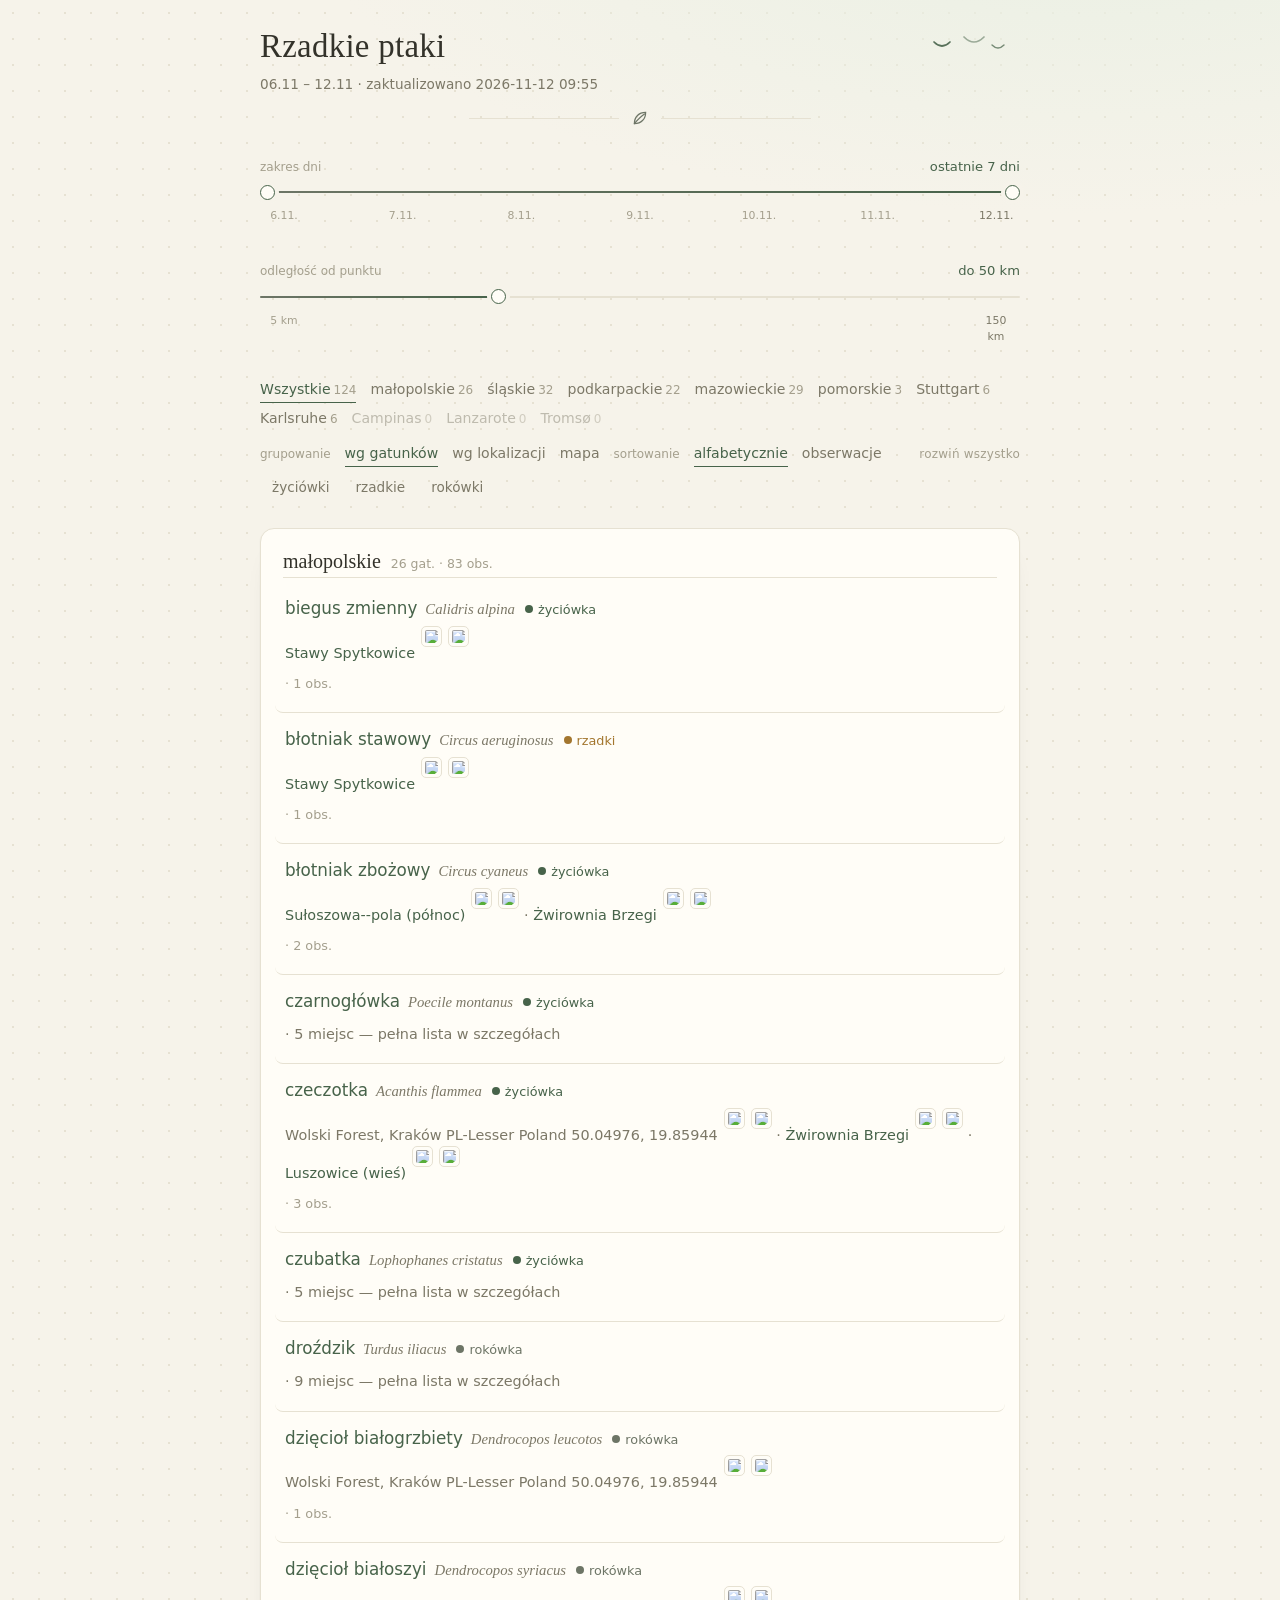
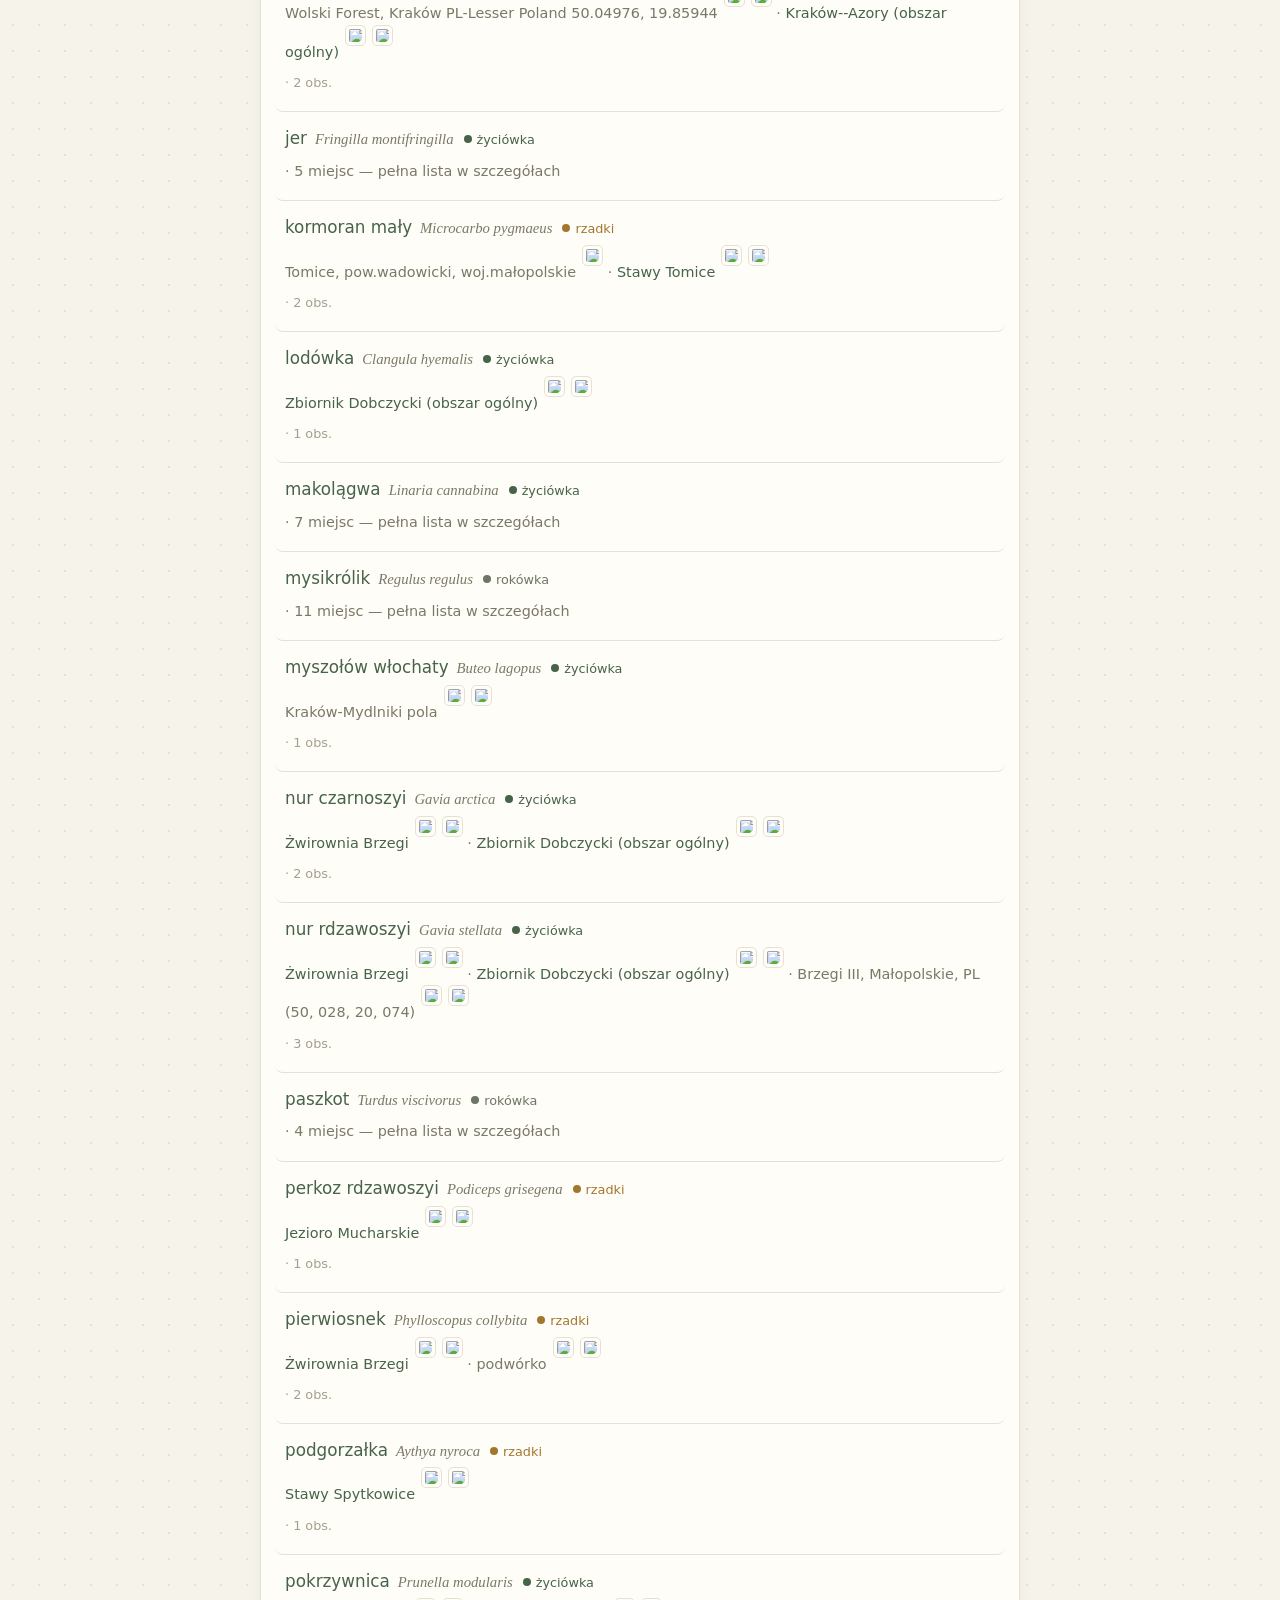
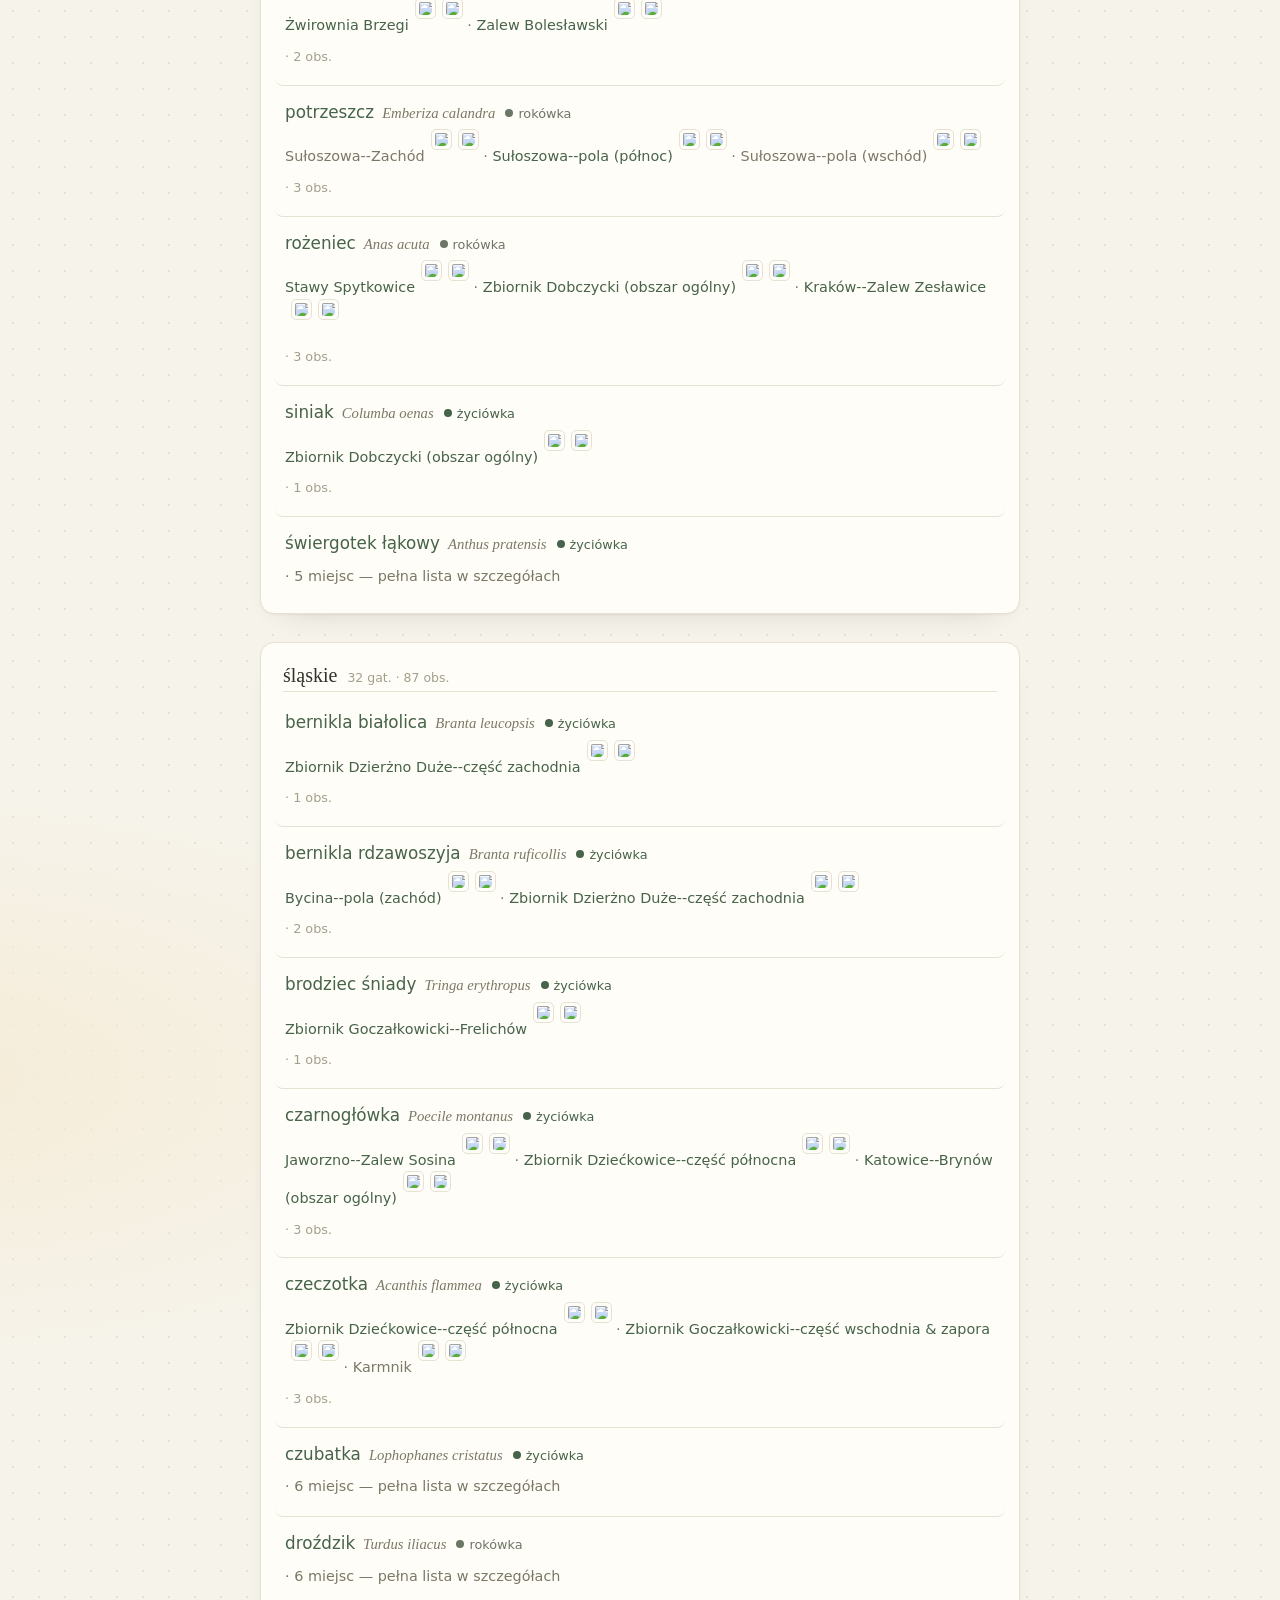
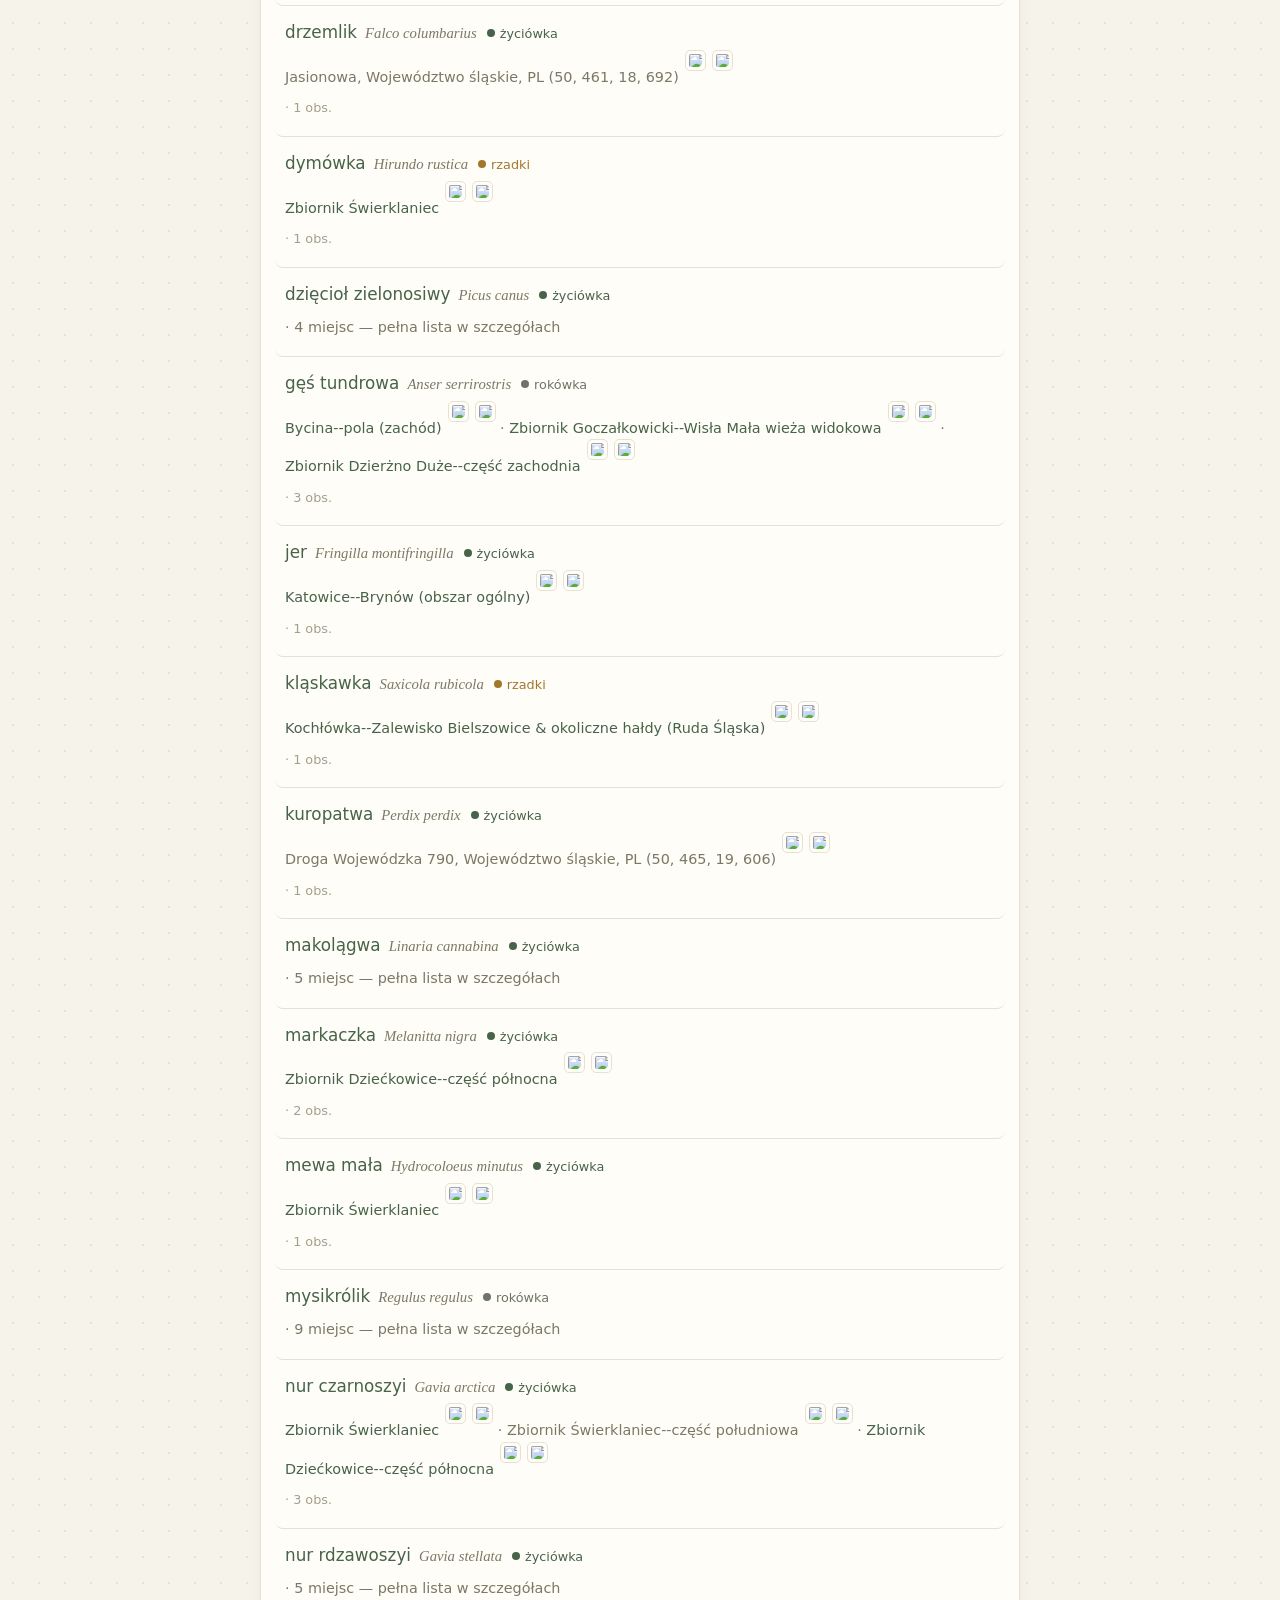
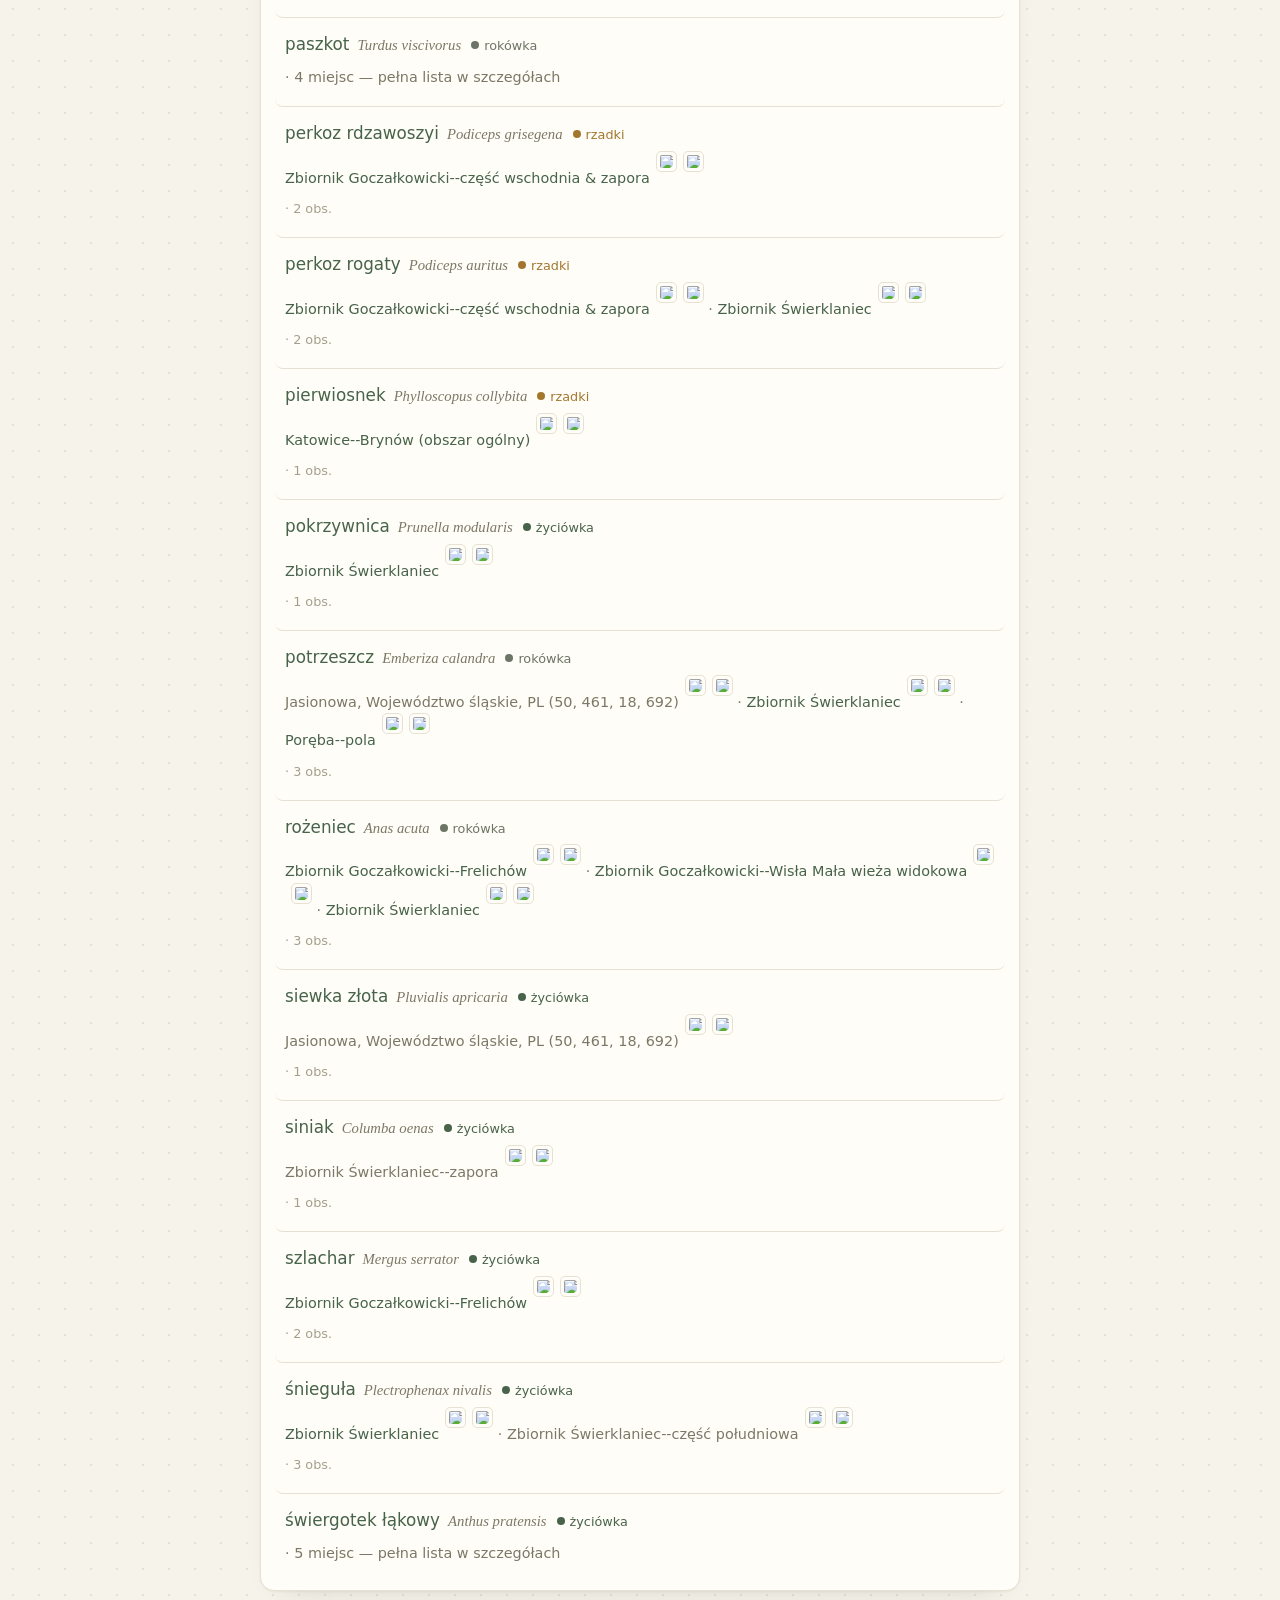
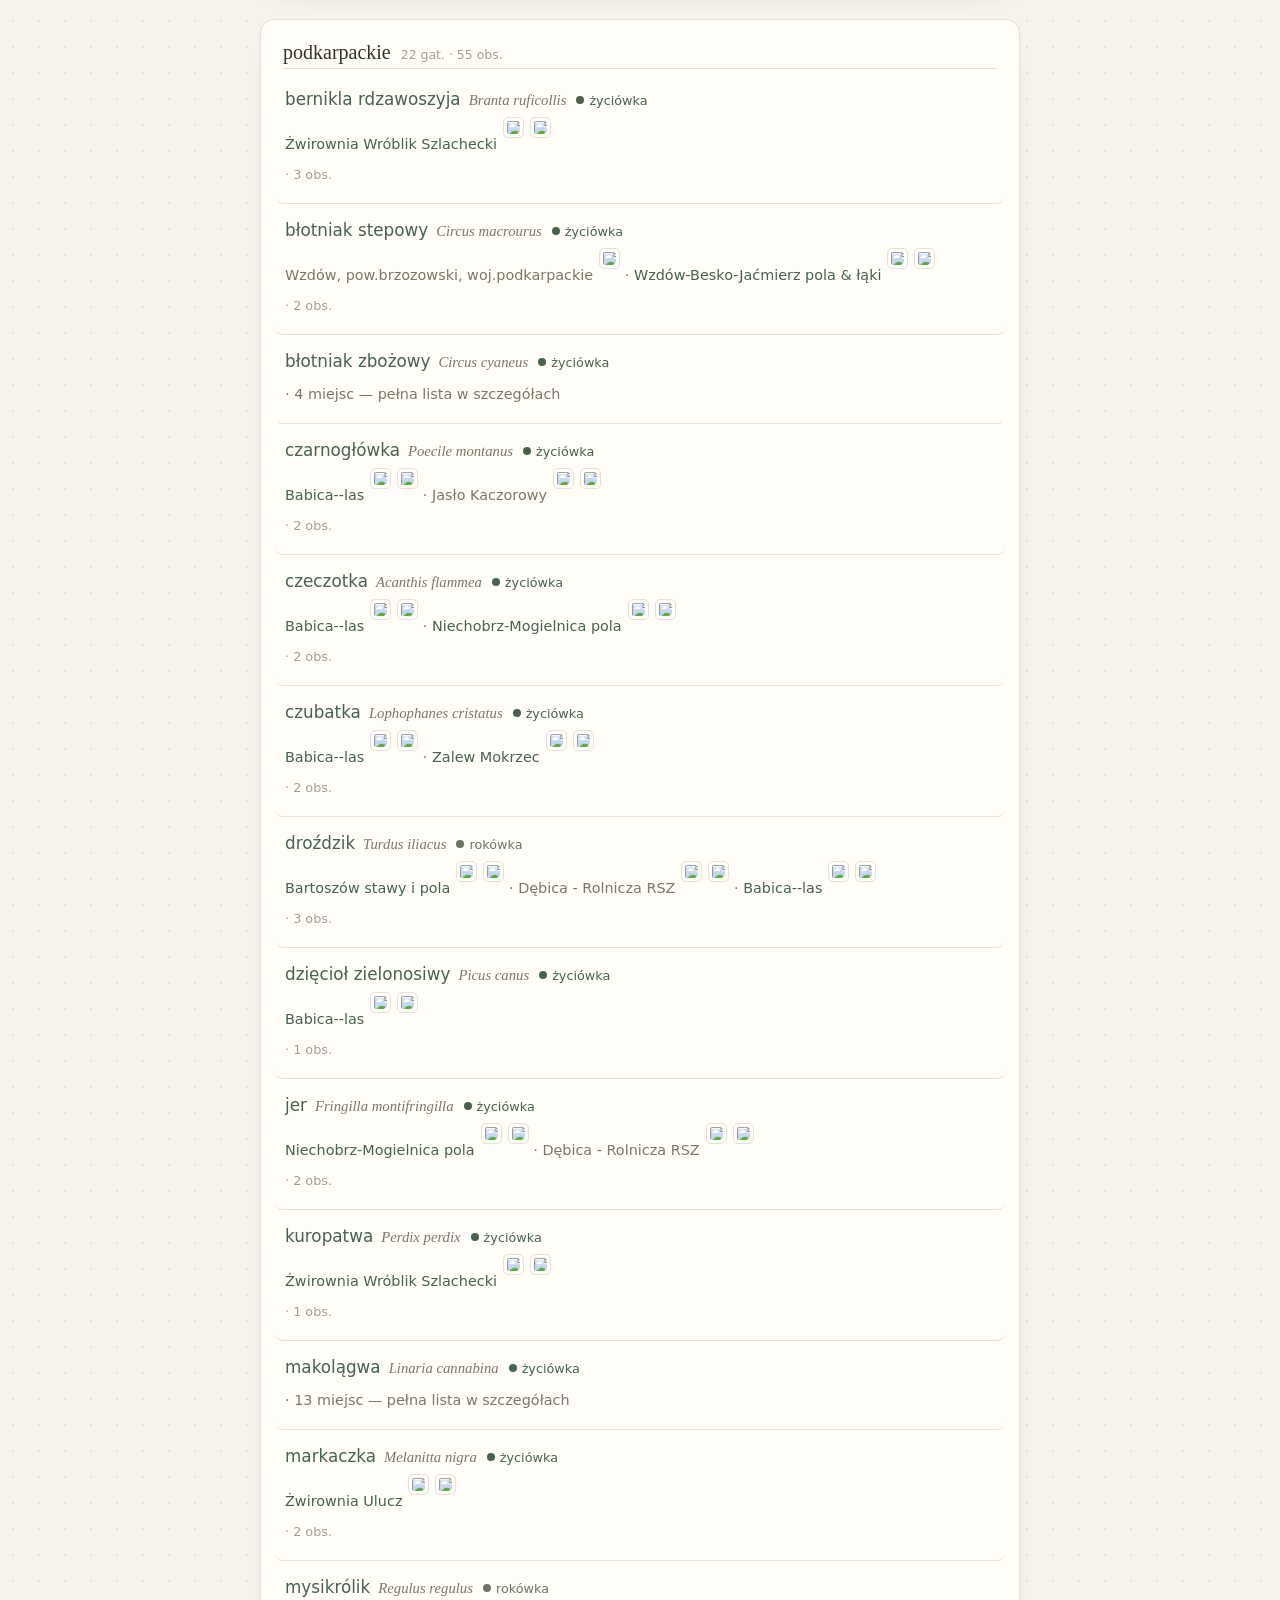
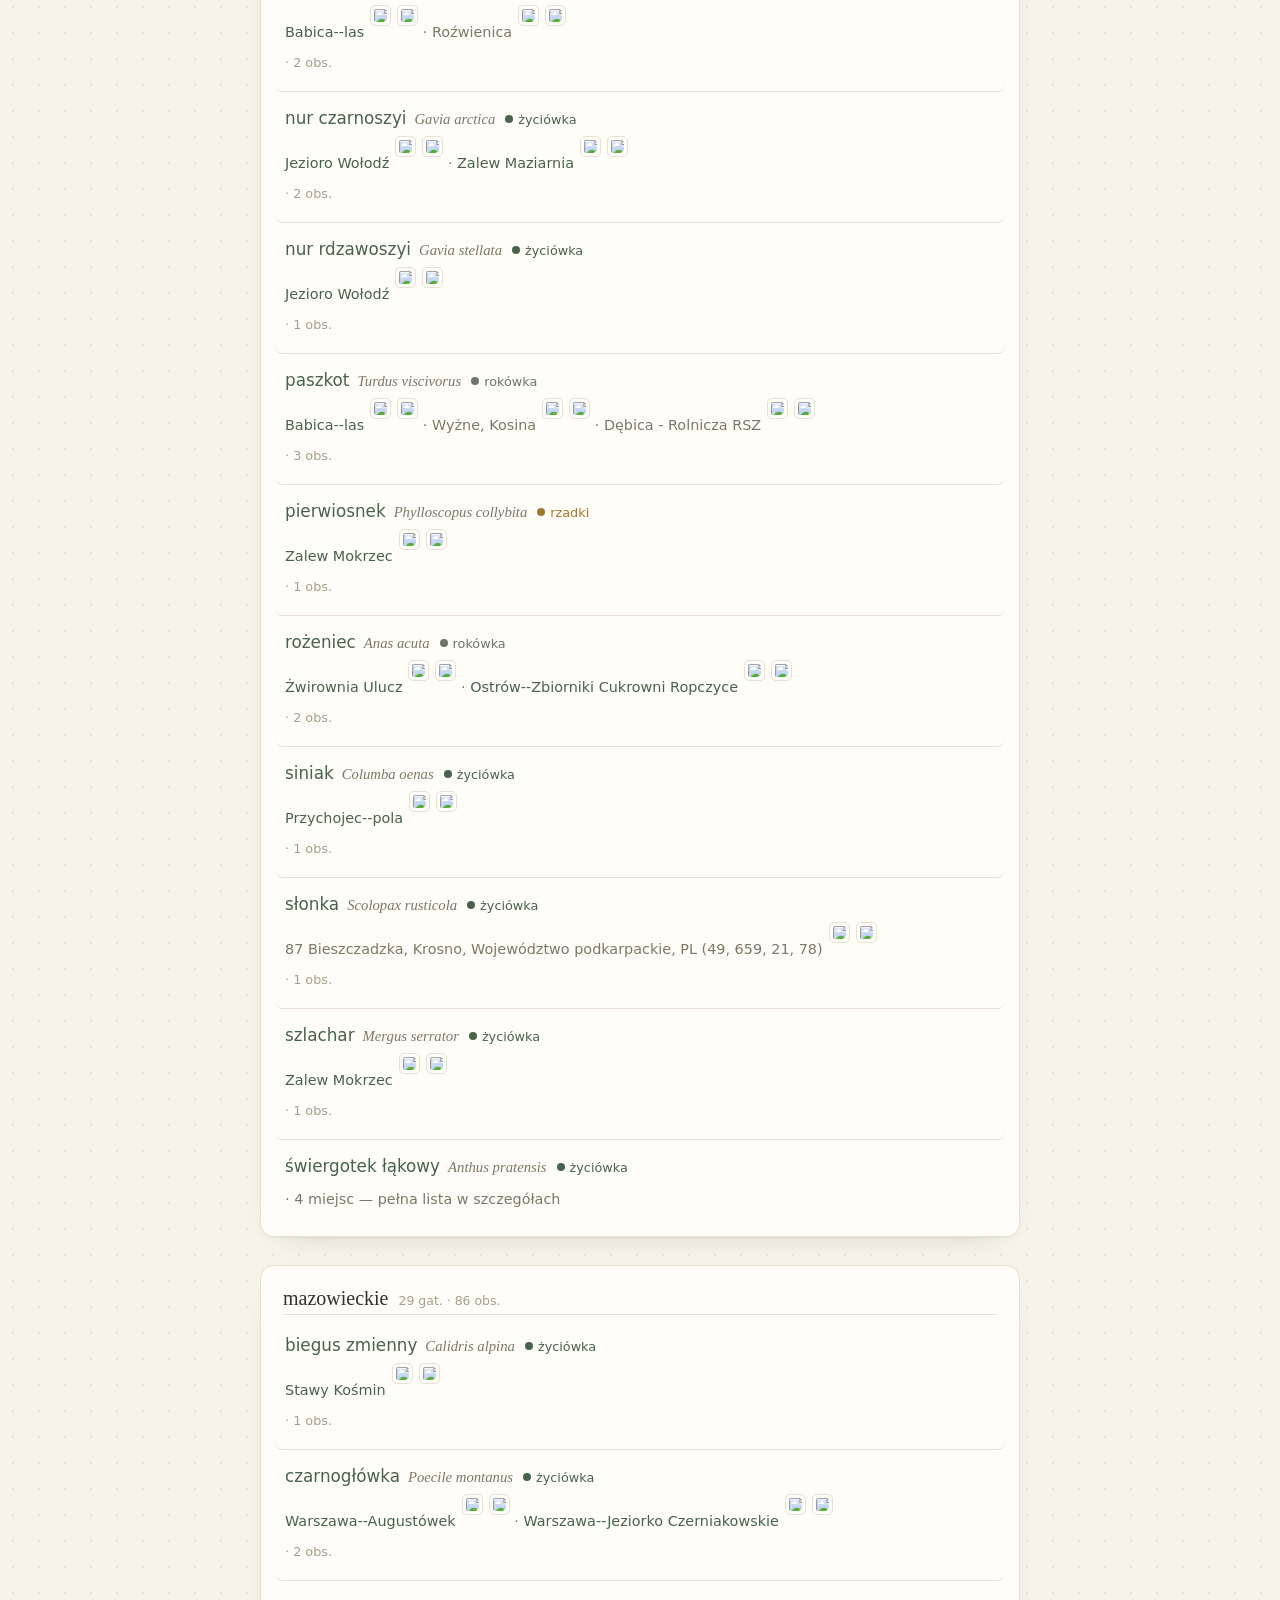
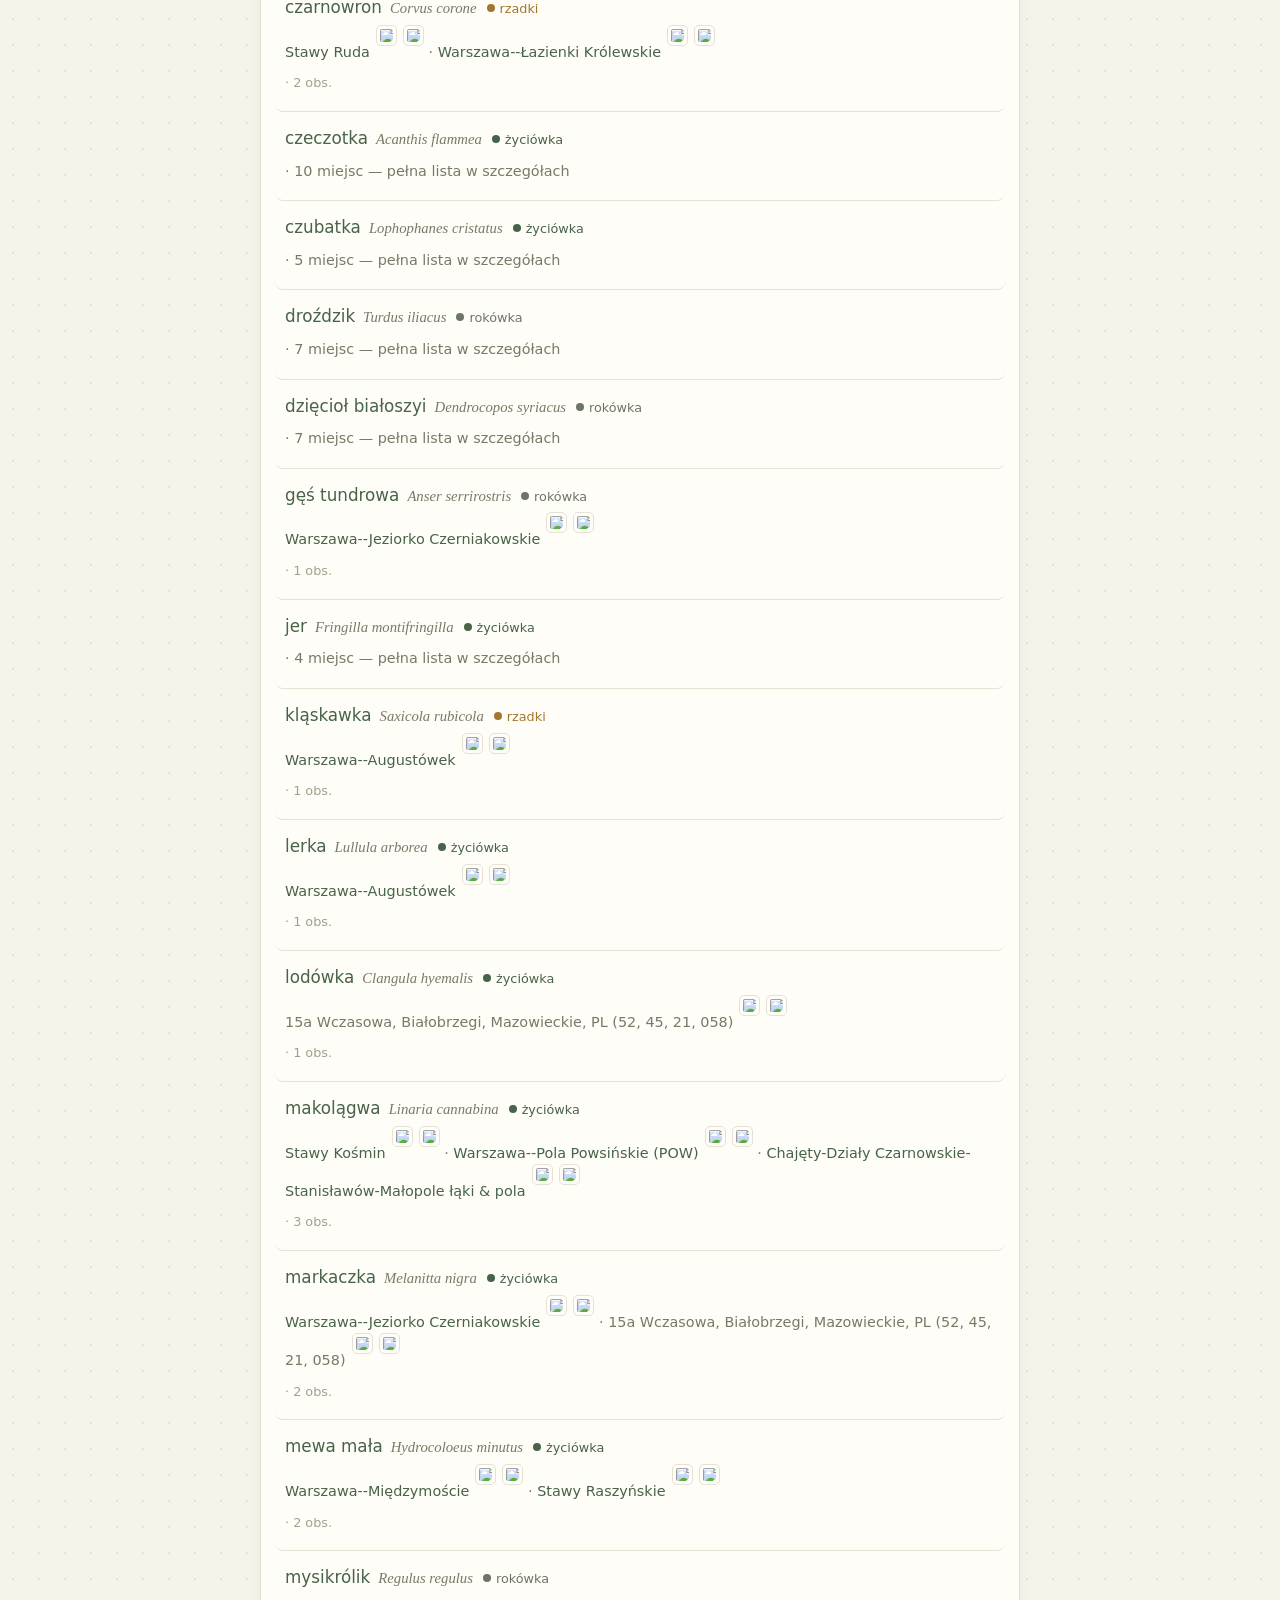
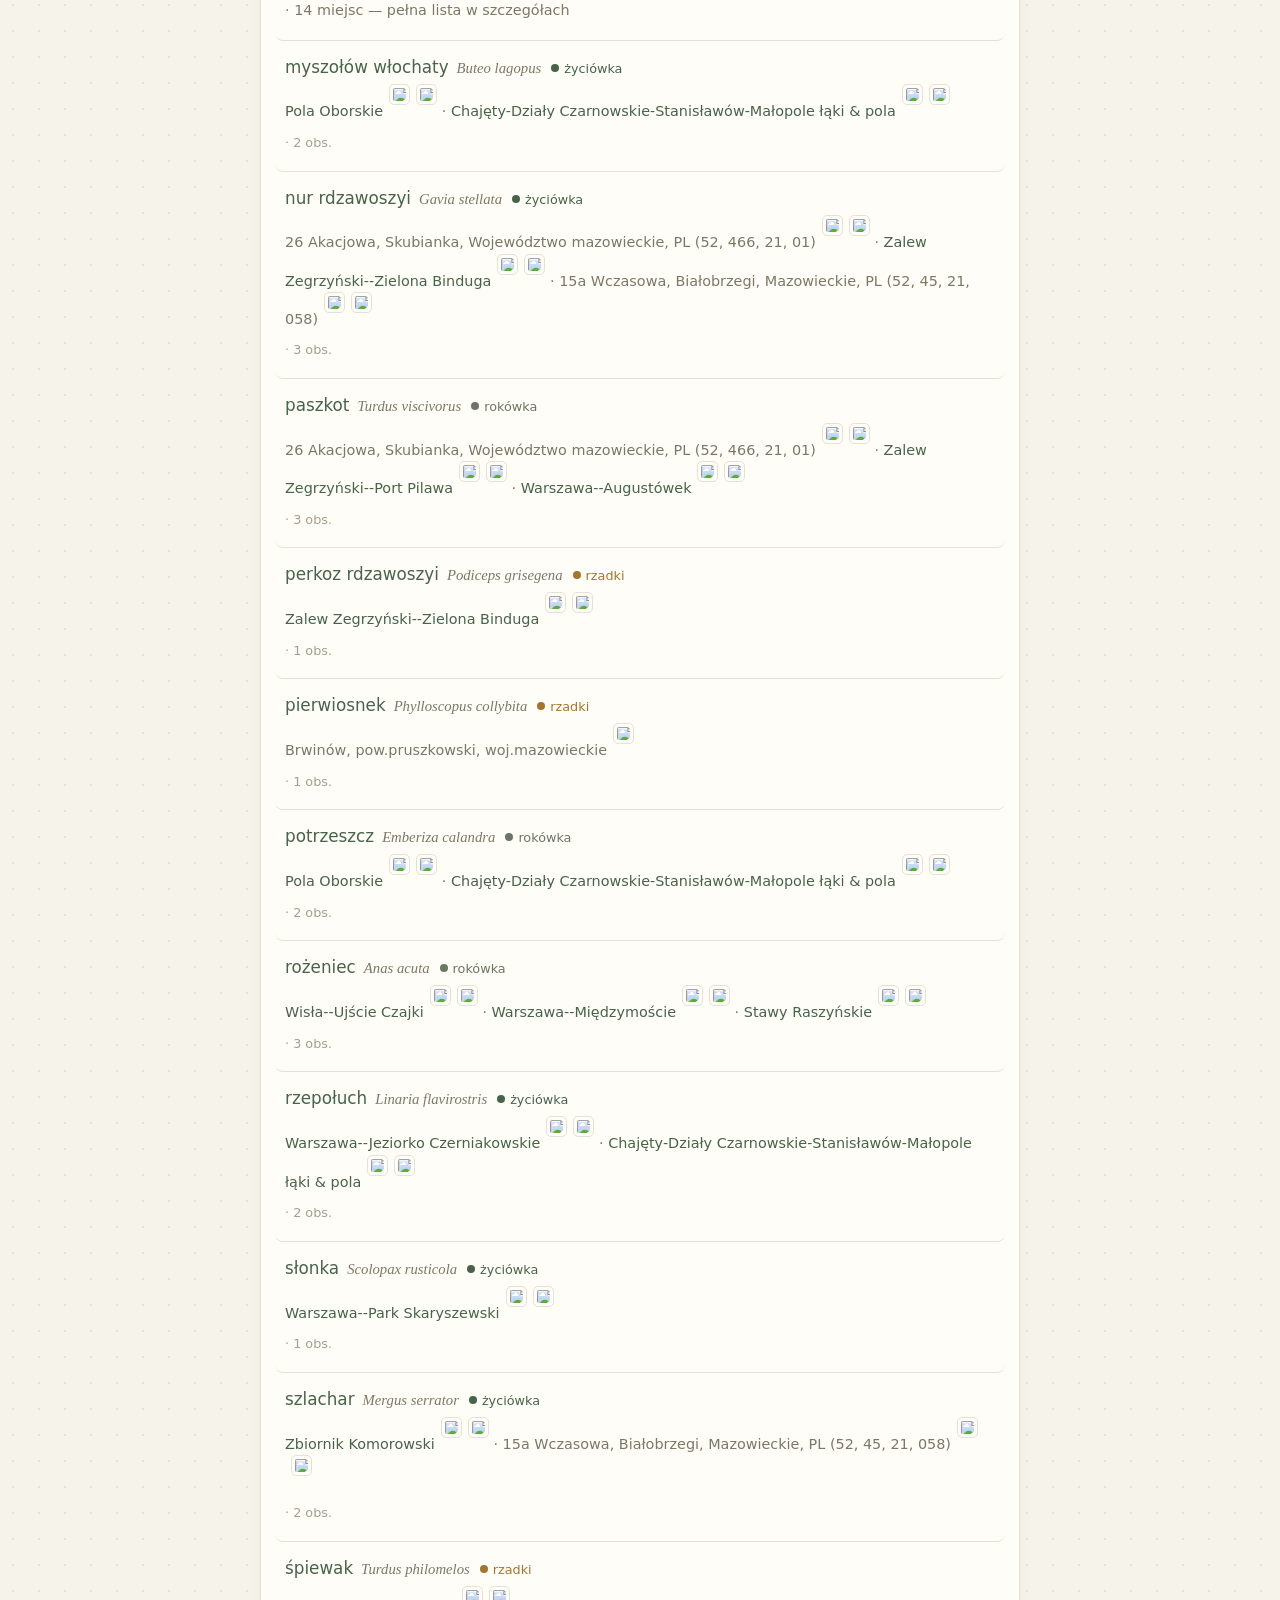
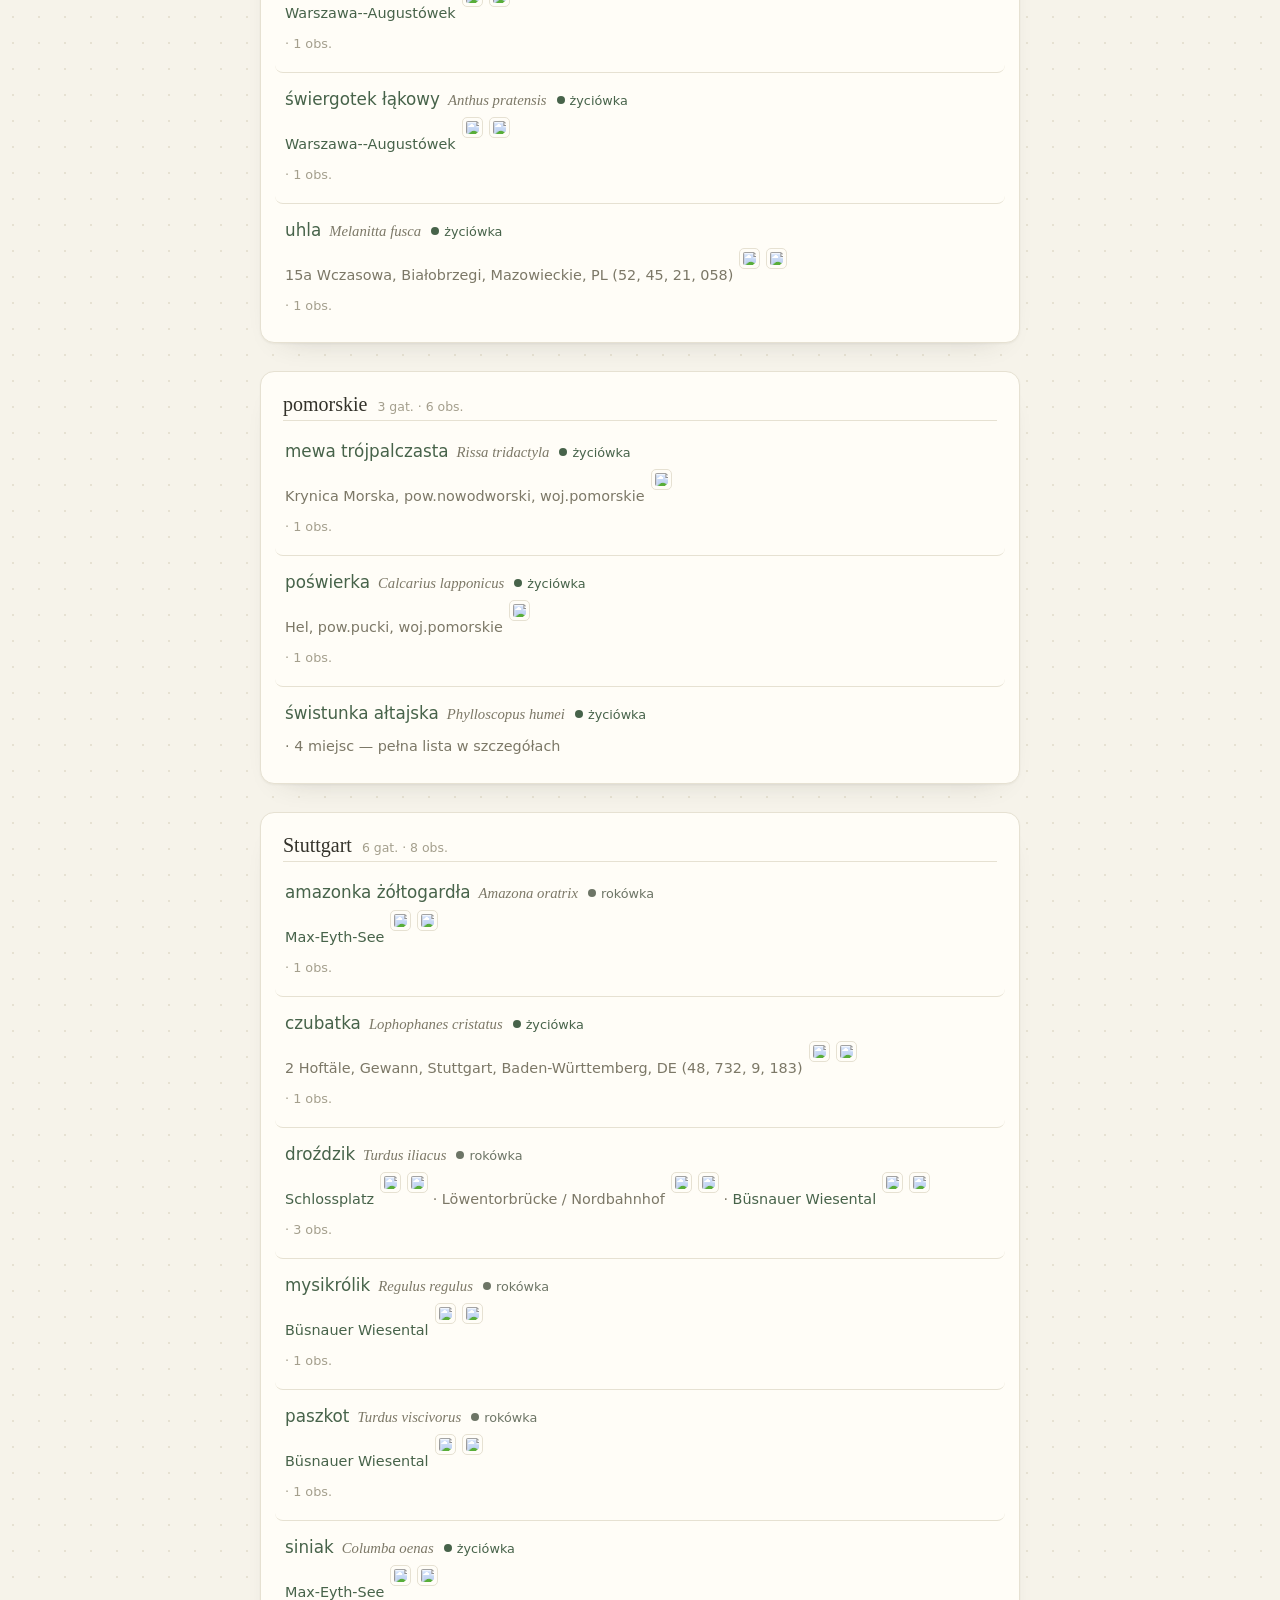
==== commit 81d7d6fb: "Publish daily bird observations report (2026-11-12)" ====
--- a/raport-obserwacje/index.html
+++ b/raport-obserwacje/index.html
@@ -107,6 +107,9 @@
   .pill[aria-pressed="true"] { color: var(--moss); border-bottom-color: var(--moss); }
   .pill .n { color: var(--faint); font-size: 0.75rem; margin-left: 3px; }
   .pill.zero { opacity: 0.45; }
+  /* compact expand/collapse-all toggle at the end of the grouping bar */
+  .mini { margin-left: auto; background: none; border: 0; cursor: pointer; font: 400 0.75rem var(--sans); color: var(--faint); padding: 1px 0; letter-spacing: 0.02em; }
+  .mini:hover { color: var(--moss); text-decoration: underline; text-underline-offset: 3px; }
   .chip { font-size: 0.85rem; color: var(--muted); display: inline-flex; align-items: baseline; gap: 5px; }
   .chip[aria-pressed="false"] { opacity: 0.4; }
   .chip .dot { width: 7px; height: 7px; border-radius: 50%; display: inline-block; transform: translateY(-1px); }
@@ -244,7 +247,7 @@
     Kafle mapy: OpenStreetMap · CARTO (Leaflet).
   </footer>
 </div>
-<script type="application/json" id="rp-data">{"v":1,"generated":"2026-11-12 00:53","today":"2026-11-12","from":"2026-11-06","regions":[{"n":"małopolskie","d":1,"p":"50.0298,19.9465"},{"n":"śląskie","d":0,"p":"50.2596,19.0188"},{"n":"podkarpackie","d":0,"p":"50.0046,22.0072"},{"n":"mazowieckie","d":0,"p":"52.2244,20.9889"},{"n":"pomorskie","d":0},{"n":"Stuttgart","d":0,"p":"48.8135,9.1693"},{"n":"Karlsruhe","d":0,"p":"49.0034,8.4022"},{"n":"Campinas","d":0},{"n":"Lanzarote","d":0},{"n":"Tromsø","d":0}],"stale":["Karlsruhe","Stuttgart","mazowieckie","małopolskie","podkarpackie","śląskie"],"groups":[{"r":"małopolskie","pl":"kormoran mały","en":"Pygmy Cormorant","la":"Microcarbo pygmaeus","u":"https://ebird.org/species/pygcor2/PL-MA","v":"Rare","ny":0,"obs":[{"d":"2026-11-10","l":"Brzeszcze, pow.oświęcimski, woj.małopolskie","lu":null,"c":null,"gm":"https://www.google.com/maps/search/?api=1&query=Brzeszcze%2C%20pow.o%C5%9Bwi%C4%99cimski%2C%20woj.ma%C5%82opolskie","om":null,"t":"Rare","n":0}]},{"r":"małopolskie","pl":"makolągwa","en":"Eurasian Linnet","la":"Linaria cannabina","u":"https://ebird.org/species/eurlin1/PL-MA","v":"Lifer","ny":1,"obs":[{"d":"2026-11-10","l":"Sułoszowa--Zachód","lu":null,"c":"https://ebird.org/checklist/S409479382","gm":"https://www.google.com/maps?q=50.2873459,19.6916813","om":"https://omaps.app/s4H6AIlIEc/Su%C5%82oszowa--Zach%C3%B3d","t":"Lifer","n":0},{"d":"2026-11-10","l":"Sułoszowa--pola (wschód)","lu":null,"c":"https://ebird.org/checklist/S409480056","gm":"https://www.google.com/maps?q=50.2755585,19.7480418","om":"https://omaps.app/s4H6ARaAzn/Su%C5%82oszowa--pola_%28wsch%C3%B3d%29","t":"Lifer","n":0},{"d":"2026-11-09","l":"Wróblówka-Długopole--Żwirownia","lu":"https://ebird.org/species/eurlin1/L9134446","c":"https://ebird.org/checklist/S409241264","gm":"https://www.google.com/maps?q=49.4709301,19.8845743","om":"https://omaps.app/s4Hwmj_YAu/Wr%C3%B3bl%C3%B3wka-D%C5%82ugopole--%C5%BBwirownia","t":"Lifer","n":0},{"d":"2026-11-08","l":"Wokowice-Bielcza pola","lu":"https://ebird.org/species/eurlin1/L68719489","c":"https://ebird.org/checklist/S408940980","gm":"https://www.google.com/maps?q=50.01157,20.71839","om":"https://omaps.app/s4H5NRczEX/Wokowice-Bielcza_pola","t":"Lifer","n":0},{"d":"2026-11-07","l":"Zbiornik Dobczycki (obszar ogólny)","lu":"https://ebird.org/species/eurlin1/L6529661","c":"https://ebird.org/checklist/S408634813","gm":"https://www.google.com/maps?q=49.8667306,20.0475917","om":"https://omaps.app/s4Hy4i-jxH/Zbiornik_Dobczycki_%28obszar_og%C3%B3lny%29","t":"Lifer","n":0},{"d":"2026-11-07","l":"Zalew Bolesławski","lu":"https://ebird.org/species/eurlin1/L46055389","c":"https://ebird.org/checklist/S408578696","gm":"https://www.google.com/maps?q=50.2773733,19.5124317","om":"https://omaps.app/s4HvUAiypp/Zalew_Boles%C5%82awski","t":"Lifer","n":0},{"d":"2026-11-07","l":"Jezioro Chechelskie","lu":"https://ebird.org/species/eurlin1/L23468559","c":"https://ebird.org/checklist/S408574914","gm":"https://www.google.com/maps?q=50.1358461,19.4446006","om":"https://omaps.app/s4Htxp_hqg/Jezioro_Chechelskie","t":"Lifer","n":0}]},{"r":"małopolskie","pl":"świergotek łąkowy","en":"Meadow Pipit","la":"Anthus pratensis","u":"https://ebird.org/species/meapip1/PL-MA","v":"Lifer","ny":1,"obs":[{"d":"2026-11-10","l":"Sułoszowa--pola (północ)","lu":"https://ebird.org/species/meapip1/L11490634","c":"https://ebird.org/checklist/S409479546","gm":"https://www.google.com/maps?q=50.2819664,19.7304373","om":"https://omaps.app/s4H6AH1OJq/Su%C5%82oszowa--pola_%28p%C3%B3%C5%82noc%29","t":"Lifer","n":0},{"d":"2026-11-10","l":"Żwirownia Brzegi","lu":"https://ebird.org/species/meapip1/L8271201","c":"https://ebird.org/checklist/S409532532","gm":"https://www.google.com/maps?q=50.02968,20.07706","om":"https://omaps.app/s4H4YPnREW/%C5%BBwirownia_Brzegi","t":"Lifer","n":0},{"d":"2026-11-09","l":"Wróblówka-Długopole--Żwirownia","lu":"https://ebird.org/species/meapip1/L9134446","c":"https://ebird.org/checklist/S409241264","gm":"https://www.google.com/maps?q=49.4709301,19.8845743","om":"https://omaps.app/s4Hwmj_YAu/Wr%C3%B3bl%C3%B3wka-D%C5%82ugopole--%C5%BBwirownia","t":"Lifer","n":0},{"d":"2026-11-07","l":"Witów--pola","lu":"https://ebird.org/species/meapip1/L27897731","c":"https://ebird.org/checklist/S408655359","gm":"https://www.google.com/maps?q=49.3247231,19.8192885","om":"https://omaps.app/s4HwJPddze/Wit%C3%B3w--pola","t":"Lifer","n":0}]},{"r":"małopolskie","pl":"myszołów włochaty","en":"Rough-legged Hawk","la":"Buteo lagopus","u":"https://ebird.org/species/rolhaw/PL-MA","v":"Lifer","ny":1,"obs":[{"d":"2026-11-09","l":"Kraków-Mydlniki pola","lu":null,"c":"https://ebird.org/checklist/S409233071","gm":"https://www.google.com/maps?q=50.0895179,19.847693","om":"https://omaps.app/s4H4L8wTDa/Krak%C3%B3w-Mydlniki_pola","t":"Lifer","n":0},{"d":"2026-11-07","l":"Lasek","lu":null,"c":"https://ebird.org/checklist/S408588757","gm":"https://www.google.com/maps?q=49.5136681,19.9753074","om":"https://omaps.app/s4HwtmjwQc/Lasek","t":"Lifer","n":0},{"d":"2026-11-06","l":"Kozłów--pola (zachód)","lu":"https://ebird.org/species/rolhaw/L26779608","c":"https://ebird.org/checklist/S408301939","gm":"https://www.google.com/maps?q=50.4872746,20.0040813","om":"https://omaps.app/s4H6l4-aLU/Koz%C5%82%C3%B3w--pola_%28zach%C3%B3d%29","t":"Lifer","n":0}]},{"r":"małopolskie","pl":"błotniak zbożowy","en":"Hen Harrier","la":"Circus cyaneus","u":"https://ebird.org/species/norhar1/PL-MA","v":"Lifer","ny":1,"obs":[{"d":"2026-11-10","l":"Sułoszowa--pola (północ)","lu":"https://ebird.org/species/norhar1/L11490634","c":"https://ebird.org/checklist/S409479546","gm":"https://www.google.com/maps?q=50.2819664,19.7304373","om":"https://omaps.app/s4H6AH1OJq/Su%C5%82oszowa--pola_%28p%C3%B3%C5%82noc%29","t":"Lifer","n":0},{"d":"2026-11-10","l":"Żwirownia Brzegi","lu":"https://ebird.org/species/norhar1/L8271201","c":"https://ebird.org/checklist/S409532532","gm":"https://www.google.com/maps?q=50.02968,20.07706","om":"https://omaps.app/s4H4YPnREW/%C5%BBwirownia_Brzegi","t":"Lifer","n":0}]},{"r":"małopolskie","pl":"czeczotka","en":"Redpoll","la":"Acanthis flammea","u":"https://ebird.org/species/redpol1/PL-MA","v":"Lifer","ny":1,"obs":[{"d":"2026-11-10","l":"Luszowice (wieś)","lu":"https://ebird.org/species/redpol1/L28516747","c":"https://ebird.org/checklist/S409426188","gm":"https://www.google.com/maps?q=50.17405,19.40254","om":"https://omaps.app/s4Hty2qNVf/Luszowice_%28wie%C5%9B%29","t":"Lifer","n":0}]},{"r":"małopolskie","pl":"jer","en":"Brambling","la":"Fringilla montifringilla","u":"https://ebird.org/species/brambl/PL-MA","v":"Lifer","ny":1,"obs":[{"d":"2026-11-10","l":"Las Zadroski","lu":"https://ebird.org/species/brambl/L18987309","c":"https://ebird.org/checklist/S409479589","gm":"https://www.google.com/maps?q=50.28687,19.76348","om":"https://omaps.app/s4H6Acfka_/Las_Zadroski","t":"Lifer","n":0},{"d":"2026-11-10","l":"Żwirownia Brzegi","lu":"https://ebird.org/species/brambl/L8271201","c":"https://ebird.org/checklist/S409422781","gm":"https://www.google.com/maps?q=50.02968,20.07706","om":"https://omaps.app/s4H4YPnREW/%C5%BBwirownia_Brzegi","t":"Lifer","n":0},{"d":"2026-11-08","l":"Wisła--Zapora Łączany","lu":"https://ebird.org/species/brambl/L8254090","c":"https://ebird.org/checklist/S408964668","gm":"https://www.google.com/maps?q=49.9874979,19.5963058","om":"https://omaps.app/s4HtWf7w0K/Wis%C5%82a--Zapora_%C5%81%C4%85czany","t":"Lifer","n":0},{"d":"2026-11-07","l":"Wróblówka-Długopole--Żwirownia","lu":"https://ebird.org/species/brambl/L9134446","c":"https://ebird.org/checklist/S408550007","gm":"https://www.google.com/maps?q=49.4709301,19.8845743","om":"https://omaps.app/s4Hwmj_YAu/Wr%C3%B3bl%C3%B3wka-D%C5%82ugopole--%C5%BBwirownia","t":"Lifer","n":0},{"d":"2026-11-07","l":"Las Sokółka","lu":"https://ebird.org/species/brambl/L77218076","c":"https://ebird.org/checklist/S408532479","gm":"https://www.google.com/maps?q=49.9893,20.7288","om":"https://omaps.app/s4H5H0cGgK/Las_Sok%C3%B3%C5%82ka","t":"Lifer","n":0},{"d":"2026-11-07","l":"Wokowice-Bielcza pola","lu":"https://ebird.org/species/brambl/L68719489","c":"https://ebird.org/checklist/S408531847","gm":"https://www.google.com/maps?q=50.01157,20.71839","om":"https://omaps.app/s4H5NRczEX/Wokowice-Bielcza_pola","t":"Lifer","n":0}]},{"r":"małopolskie","pl":"nur rdzawoszyi","en":"Red-throated Loon","la":"Gavia stellata","u":"https://ebird.org/species/retloo/PL-MA","v":"Lifer","ny":1,"obs":[{"d":"2026-11-10","l":"Żwirownia Brzegi","lu":"https://ebird.org/species/retloo/L8271201","c":"https://ebird.org/checklist/S409532532","gm":"https://www.google.com/maps?q=50.02968,20.07706","om":"https://omaps.app/s4H4YPnREW/%C5%BBwirownia_Brzegi","t":"Lifer","n":0},{"d":"2026-11-07","l":"Jezioro Czorsztyńskie--obszar Frydman-Maniowy","lu":"https://ebird.org/species/retloo/L14604594","c":"https://ebird.org/checklist/S408577558","gm":"https://www.google.com/maps?q=49.4589598,20.2327393","om":"https://omaps.app/s4Hw2LzomC/Jezioro_Czorszty%C5%84skie--obszar_Frydman-Maniowy","t":"Lifer","n":0}]},{"r":"małopolskie","pl":"pokrzywnica","en":"Dunnock","la":"Prunella modularis","u":"https://ebird.org/species/dunnoc1/PL-MA","v":"Lifer","ny":1,"obs":[{"d":"2026-11-07","l":"Zalew Bolesławski","lu":"https://ebird.org/species/dunnoc1/L46055389","c":"https://ebird.org/checklist/S408578696","gm":"https://www.google.com/maps?q=50.2773733,19.5124317","om":"https://omaps.app/s4HvUAiypp/Zalew_Boles%C5%82awski","t":"Lifer","n":0}]},{"r":"małopolskie","pl":"czubatka","en":"Crested Tit","la":"Lophophanes cristatus","u":"https://ebird.org/species/cretit2/PL-MA","v":"Lifer","ny":1,"obs":[{"d":"2026-11-10","l":"Wieliczka--Osiedle Zadory","lu":"https://ebird.org/species/cretit2/L43915884","c":"https://ebird.org/checklist/S409443367","gm":"https://www.google.com/maps?q=49.9910887,20.0576922","om":"https://omaps.app/s4H4Shx4aD/Wieliczka--Osiedle_Zadory","t":"Lifer","n":0},{"d":"2026-11-10","l":"Luszowice (wieś)","lu":"https://ebird.org/species/cretit2/L28516747","c":"https://ebird.org/checklist/S409426188","gm":"https://www.google.com/maps?q=50.17405,19.40254","om":"https://omaps.app/s4Hty2qNVf/Luszowice_%28wie%C5%9B%29","t":"Lifer","n":0},{"d":"2026-11-08","l":"Muszyna, Malnik","lu":null,"c":"https://ebird.org/checklist/S408945203","gm":"https://www.google.com/maps?q=49.3496329,20.9170255","om":"https://omaps.app/s4HxZ_9k6C/Muszyna%2C_Malnik","t":"Lifer","n":0},{"d":"2026-11-08","l":"Wieża Widokowa Na Slotwinach","lu":null,"c":"https://ebird.org/checklist/S408871980","gm":"https://www.google.com/maps?q=49.4307111,20.9262662","om":"https://omaps.app/s4Hx0o0ikT/Wie%C5%BCa_Widokowa_Na_Slotwinach","t":"Lifer","n":0},{"d":"2026-11-07","l":"Las Sokółka","lu":"https://ebird.org/species/cretit2/L77218076","c":"https://ebird.org/checklist/S408532479","gm":"https://www.google.com/maps?q=49.9893,20.7288","om":"https://omaps.app/s4H5H0cGgK/Las_Sok%C3%B3%C5%82ka","t":"Lifer","n":0},{"d":"2026-11-07","l":"Puszcza Niepołomicka--Wielkie Błoto","lu":"https://ebird.org/species/cretit2/L4928079","c":"https://ebird.org/checklist/S408647773","gm":"https://www.google.com/maps?q=50.0243233,20.2750648","om":"https://omaps.app/s4H4cZnW04/Puszcza_Niepo%C5%82omicka--Wielkie_B%C5%82oto","t":"Lifer","n":0},{"d":"2026-11-07","l":"Tatrzański PN--Morskie Oko","lu":"https://ebird.org/species/cretit2/L57075708","c":"https://ebird.org/checklist/S408717086","gm":"https://www.google.com/maps?q=49.1964668,20.0698053","om":"https://omaps.app/s4Ha6O-lKR/Tatrza%C5%84ski_PN--Morskie_Oko","t":"Lifer","n":0},{"d":"2026-11-07","l":"Hala Łabowska","lu":"https://ebird.org/species/cretit2/L11627756","c":"https://ebird.org/checklist/S408914055","gm":"https://www.google.com/maps?q=49.4730881,20.8096504","om":"https://omaps.app/s4Hxy8JLIA/Hala_%C5%81abowska","t":"Lifer","n":0}]},{"r":"małopolskie","pl":"lodówka","en":"Long-tailed Duck","la":"Clangula hyemalis","u":"https://ebird.org/species/lotduc/PL-MA","v":"Lifer","ny":1,"obs":[{"d":"2026-11-08","l":"Dolina Dunajca--Domosławice","lu":"https://ebird.org/species/lotduc/L17451859","c":"https://ebird.org/checklist/S409041537","gm":"https://www.google.com/maps?q=49.8554373,20.7295628","om":"https://omaps.app/s4Hzte-Wvx/Dolina_Dunajca--Domos%C5%82awice","t":"Lifer","n":0},{"d":"2026-11-08","l":"Zbiornik Dobczycki (obszar ogólny)","lu":"https://ebird.org/species/lotduc/L6529661","c":"https://ebird.org/checklist/S408909498","gm":"https://www.google.com/maps?q=49.8667306,20.0475917","om":"https://omaps.app/s4Hy4i-jxH/Zbiornik_Dobczycki_%28obszar_og%C3%B3lny%29","t":"Lifer","n":0}]},{"r":"małopolskie","pl":"nur czarnoszyi","en":"Arctic Loon","la":"Gavia arctica","u":"https://ebird.org/species/arcloo/PL-MA","v":"Lifer","ny":1,"obs":[{"d":"2026-11-08","l":"Zbiornik Dobczycki (obszar ogólny)","lu":"https://ebird.org/species/arcloo/L6529661","c":"https://ebird.org/checklist/S408909498","gm":"https://www.google.com/maps?q=49.8667306,20.0475917","om":"https://omaps.app/s4Hy4i-jxH/Zbiornik_Dobczycki_%28obszar_og%C3%B3lny%29","t":"Lifer","n":0}]},{"r":"małopolskie","pl":"siniak","en":"Stock Dove","la":"Columba oenas","u":"https://ebird.org/species/stodov1/PL-MA","v":"Lifer","ny":1,"obs":[{"d":"2026-11-08","l":"Zbiornik Dobczycki (obszar ogólny)","lu":"https://ebird.org/species/stodov1/L6529661","c":"https://ebird.org/checklist/S408909498","gm":"https://www.google.com/maps?q=49.8667306,20.0475917","om":"https://omaps.app/s4Hy4i-jxH/Zbiornik_Dobczycki_%28obszar_og%C3%B3lny%29","t":"Lifer","n":0}]},{"r":"małopolskie","pl":"czarnogłówka","en":"Willow Tit","la":"Poecile montanus","u":"https://ebird.org/species/wiltit1/PL-MA","v":"Lifer","ny":1,"obs":[{"d":"2026-11-10","l":"Luszowice (wieś)","lu":"https://ebird.org/species/wiltit1/L28516747","c":"https://ebird.org/checklist/S409426188","gm":"https://www.google.com/maps?q=50.17405,19.40254","om":"https://omaps.app/s4Hty2qNVf/Luszowice_%28wie%C5%9B%29","t":"Lifer","n":0},{"d":"2026-11-08","l":"Las Łęcki--Szczepanów-Wokowice","lu":"https://ebird.org/species/wiltit1/L69053018","c":"https://ebird.org/checklist/S408857406","gm":"https://www.google.com/maps?q=50.0080087,20.6818275","om":"https://omaps.app/s4H5HuyKlC/Las_%C5%81%C4%99cki--Szczepan%C3%B3w-Wokowice","t":"Lifer","n":0},{"d":"2026-11-08","l":"Muszyna, Malnik","lu":null,"c":"https://ebird.org/checklist/S408945203","gm":"https://www.google.com/maps?q=49.3496329,20.9170255","om":"https://omaps.app/s4HxZ_9k6C/Muszyna%2C_Malnik","t":"Lifer","n":0},{"d":"2026-11-08","l":"Wieża Widokowa Na Slotwinach","lu":null,"c":"https://ebird.org/checklist/S408871980","gm":"https://www.google.com/maps?q=49.4307111,20.9262662","om":"https://omaps.app/s4Hx0o0ikT/Wie%C5%BCa_Widokowa_Na_Slotwinach","t":"Lifer","n":0},{"d":"2026-11-07","l":"Tatry--Witów-Magura Witowska (niebieski szlak)","lu":"https://ebird.org/species/wiltit1/L75844038","c":"https://ebird.org/checklist/S408627374","gm":"https://www.google.com/maps?q=49.2998068,19.8203166","om":"https://omaps.app/s4HwD4oRbR/Tatry--Wit%C3%B3w-Magura_Witowska_%28niebieski_szlak%29","t":"Lifer","n":0},{"d":"2026-11-07","l":"Zalew Bolesławski","lu":"https://ebird.org/species/wiltit1/L46055389","c":"https://ebird.org/checklist/S408578696","gm":"https://www.google.com/maps?q=50.2773733,19.5124317","om":"https://omaps.app/s4HvUAiypp/Zalew_Boles%C5%82awski","t":"Lifer","n":0},{"d":"2026-11-07","l":"Wróblówka-Długopole--Żwirownia","lu":"https://ebird.org/species/wiltit1/L9134446","c":"https://ebird.org/checklist/S408569279","gm":"https://www.google.com/maps?q=49.4709301,19.8845743","om":"https://omaps.app/s4Hwmj_YAu/Wr%C3%B3bl%C3%B3wka-D%C5%82ugopole--%C5%BBwirownia","t":"Lifer","n":0},{"d":"2026-11-07","l":"Puszcza Niepołomicka--Wielkie Błoto","lu":"https://ebird.org/species/wiltit1/L4928079","c":"https://ebird.org/checklist/S408647773","gm":"https://www.google.com/maps?q=50.0243233,20.2750648","om":"https://omaps.app/s4H4cZnW04/Puszcza_Niepo%C5%82omicka--Wielkie_B%C5%82oto","t":"Lifer","n":0},{"d":"2026-11-07","l":"Hala Łabowska","lu":"https://ebird.org/species/wiltit1/L11627756","c":"https://ebird.org/checklist/S408914055","gm":"https://www.google.com/maps?q=49.4730881,20.8096504","om":"https://omaps.app/s4Hxy8JLIA/Hala_%C5%81abowska","t":"Lifer","n":0}]},{"r":"małopolskie","pl":"orzechówka","en":"Northern Nutcracker","la":"Nucifraga caryocatactes","u":"https://ebird.org/species/eurnut3/PL-MA","v":"Lifer","ny":1,"obs":[{"d":"2026-11-10","l":"Zakopane--centrum miasta","lu":"https://ebird.org/species/eurnut3/L10248769","c":"https://ebird.org/checklist/S409430697","gm":"https://www.google.com/maps?q=49.2962679,19.9486334","om":"https://omaps.app/s4HwG9UrDT/Zakopane--centrum_miasta","t":"Lifer","n":0},{"d":"2026-11-08","l":"Tatrzański PN--Polana Kopaniec, Polana Olczyska (czerwony szlak), Dolina Suchej Wody","lu":"https://ebird.org/species/eurnut3/L11543252","c":"https://ebird.org/checklist/S408942508","gm":"https://www.google.com/maps?q=49.2832081,20.0163319","om":"https://omaps.app/s4HwHb3t67/Tatrza%C5%84ski_PN--Polana_Kopaniec%2C_Polana_Olczyska_%28czerwony_szlak%29%2C_Dolina_Suchej_Wody","t":"Lifer","n":0},{"d":"2026-11-08","l":"Wokowice - tereny wzdłuż A4","lu":null,"c":"https://ebird.org/checklist/S408853516","gm":"https://www.google.com/maps?q=50.0043196,20.6984384","om":"https://omaps.app/s4H5H6ABhL/Wokowice_-_tereny_wzd%C5%82u%C5%BC_A4","t":"Lifer","n":0},{"d":"2026-11-08","l":"Raba Wyżna (obszar ogólny)","lu":"https://ebird.org/species/eurnut3/L28102324","c":"https://ebird.org/checklist/S408900918","gm":"https://www.google.com/maps?q=49.5615965,19.8638792","om":"https://omaps.app/s4HwuoKNP0/Raba_Wy%C5%BCna_%28obszar_og%C3%B3lny%29","t":"Lifer","n":0},{"d":"2026-11-08","l":"Jagiellońska 70, Krościenko nad Dunajcem PL-Małopolskie 49.44121, 20.42321","lu":null,"c":"https://ebird.org/checklist/S408848758","gm":"https://www.google.com/maps?q=49.441206,20.423205","om":"https://omaps.app/s4HxiEf78O/Jagiello%C5%84ska_70%2C_Kro%C5%9Bcienko_nad_Dunajcem_PL-Ma%C5%82opolskie_49.44121%2C_20.42321","t":"Lifer","n":0},{"d":"2026-11-08","l":"Muszyna, Malnik","lu":null,"c":"https://ebird.org/checklist/S408945203","gm":"https://www.google.com/maps?q=49.3496329,20.9170255","om":"https://omaps.app/s4HxZ_9k6C/Muszyna%2C_Malnik","t":"Lifer","n":0},{"d":"2026-11-07","l":"Wróblówka-Długopole--Żwirownia","lu":"https://ebird.org/species/eurnut3/L9134446","c":"https://ebird.org/checklist/S408569279","gm":"https://www.google.com/maps?q=49.4709301,19.8845743","om":"https://omaps.app/s4Hwmj_YAu/Wr%C3%B3bl%C3%B3wka-D%C5%82ugopole--%C5%BBwirownia","t":"Lifer","n":0},{"d":"2026-11-07","l":"Tatrzański PN--Morskie Oko","lu":"https://ebird.org/species/eurnut3/L57075708","c":"https://ebird.org/checklist/S408717086","gm":"https://www.google.com/maps?q=49.1964668,20.0698053","om":"https://omaps.app/s4Ha6O-lKR/Tatrza%C5%84ski_PN--Morskie_Oko","t":"Lifer","n":0}]},{"r":"małopolskie","pl":"pluszcz","en":"White-throated Dipper","la":"Cinclus cinclus","u":"https://ebird.org/species/whtdip1/PL-MA","v":"Lifer","ny":1,"obs":[{"d":"2026-11-10","l":"Kęty--las (południe)","lu":"https://ebird.org/species/whtdip1/L21469763","c":"https://ebird.org/checklist/S409536247","gm":"https://www.google.com/maps?q=49.8702995,19.2147586","om":"https://omaps.app/s4Hns41-A5/K%C4%99ty--las_%28po%C5%82udnie%29","t":"Lifer","n":0},{"d":"2026-11-08","l":"Tatrzański PN--Dolina Kościeliska-Czerwone Wierchy (czerwony szlak)","lu":"https://ebird.org/species/whtdip1/L9896672","c":"https://ebird.org/checklist/S409040086","gm":"https://www.google.com/maps?q=49.2661927,19.8693688","om":"https://omaps.app/s4HwGAyFn7/Tatrza%C5%84ski_PN--Dolina_Ko%C5%9Bcieliska-Czerwone_Wierchy_%28czerwony_szlak%29","t":"Lifer","n":0},{"d":"2026-11-08","l":"Wieża Widokowa Na Slotwinach","lu":null,"c":"https://ebird.org/checklist/S408871980","gm":"https://www.google.com/maps?q=49.4307111,20.9262662","om":"https://omaps.app/s4Hx0o0ikT/Wie%C5%BCa_Widokowa_Na_Slotwinach","t":"Lifer","n":0}]},{"r":"małopolskie","pl":"dzięcioł trójpalczasty","en":"Eurasian Three-toed Woodpecker","la":"Picoides tridactylus","u":"https://ebird.org/species/ettwoo1/PL-MA","v":"Lifer","ny":1,"obs":[{"d":"2026-11-07","l":"Babia Góra--Krowiarki","lu":"https://ebird.org/species/ettwoo1/L11369752","c":"https://ebird.org/checklist/S408576583","gm":"https://www.google.com/maps?q=49.587879,19.582007","om":"https://omaps.app/s4HnUeHhnZ/Babia_G%C3%B3ra--Krowiarki","t":"Lifer","n":0}]},{"r":"małopolskie","pl":"bekasik","en":"Jack Snipe","la":"Lymnocryptes minimus","u":"https://ebird.org/species/jacsni/PL-MA","v":"Lifer","ny":1,"obs":[{"d":"2026-11-08","l":"Wróblówka-Długopole--Żwirownia","lu":"https://ebird.org/species/jacsni/L9134446","c":"https://ebird.org/checklist/S408900306","gm":"https://www.google.com/maps?q=49.4709301,19.8845743","om":"https://omaps.app/s4Hwmj_YAu/Wr%C3%B3bl%C3%B3wka-D%C5%82ugopole--%C5%BBwirownia","t":"Lifer","n":0}]},{"r":"małopolskie","pl":"drzemlik","en":"Merlin","la":"Falco columbarius","u":"https://ebird.org/species/merlin/PL-MA","v":"Lifer","ny":1,"obs":[{"d":"2026-11-07","l":"Wróblówka-Długopole--Żwirownia","lu":"https://ebird.org/species/merlin/L9134446","c":"https://ebird.org/checklist/S408711898","gm":"https://www.google.com/maps?q=49.4709301,19.8845743","om":"https://omaps.app/s4Hwmj_YAu/Wr%C3%B3bl%C3%B3wka-D%C5%82ugopole--%C5%BBwirownia","t":"Lifer","n":0}]},{"r":"małopolskie","pl":"lerka","en":"Wood Lark","la":"Lullula arborea","u":"https://ebird.org/species/woolar1/PL-MA","v":"Lifer","ny":1,"obs":[{"d":"2026-11-09","l":"Wróblówka-Długopole--Żwirownia","lu":"https://ebird.org/species/woolar1/L9134446","c":"https://ebird.org/checklist/S409241264","gm":"https://www.google.com/maps?q=49.4709301,19.8845743","om":"https://omaps.app/s4Hwmj_YAu/Wr%C3%B3bl%C3%B3wka-D%C5%82ugopole--%C5%BBwirownia","t":"Lifer","n":0}]},{"r":"małopolskie","pl":"dzięcioł zielonosiwy","en":"Gray-headed Woodpecker","la":"Picus canus","u":"https://ebird.org/species/gyfwoo1/PL-MA","v":"Lifer","ny":1,"obs":[{"d":"2026-11-08","l":"Muszyna, Malnik","lu":null,"c":"https://ebird.org/checklist/S408945203","gm":"https://www.google.com/maps?q=49.3496329,20.9170255","om":"https://omaps.app/s4HxZ_9k6C/Muszyna%2C_Malnik","t":"Lifer","n":0}]},{"r":"małopolskie","pl":"pierwiosnek","en":"Common Chiffchaff","la":"Phylloscopus collybita","u":"https://ebird.org/species/comchi1/PL-MA","v":"Rare","ny":0,"obs":[{"d":"2026-11-06","l":"podwórko","lu":null,"c":"https://ebird.org/checklist/S408297852","gm":"https://www.google.com/maps?q=50.0435273,19.9482302","om":"https://omaps.app/s4H4M9TWc9/podw%C3%B3rko","t":"Rare","n":0}]},{"r":"małopolskie","pl":"perkoz rdzawoszyi","en":"Red-necked Grebe","la":"Podiceps grisegena","u":"https://ebird.org/species/rengre/PL-MA","v":"Rare","ny":0,"obs":[{"d":"2026-11-09","l":"Jezioro Mucharskie","lu":"https://ebird.org/species/rengre/L11627700","c":"https://ebird.org/checklist/S409302337","gm":"https://www.google.com/maps?q=49.8269703,19.527508","om":"https://omaps.app/s4Hn2pntdW/Jezioro_Mucharskie","t":"Rare","n":0}]},{"r":"małopolskie","pl":"mysikrólik","en":"Goldcrest","la":"Regulus regulus","u":"https://ebird.org/species/goldcr1/PL-MA","v":"Year tick","ny":1,"obs":[{"d":"2026-11-10","l":"Kraków--Park Ruczaj & stawy","lu":"https://ebird.org/species/goldcr1/L12016168","c":"https://ebird.org/checklist/S409481240","gm":"https://www.google.com/maps?q=50.0168097,19.8990188","om":"https://omaps.app/s4H4MHMIBl/Krak%C3%B3w--Park_Ruczaj_%26_stawy","t":"Year tick","n":0},{"d":"2026-11-10","l":"7E Osiedle Generała Władysława Sikorskiego, Kęty, Małopolskie, PL (49, 879, 19, 217)","lu":null,"c":"https://ebird.org/checklist/S409425579","gm":"https://www.google.com/maps?q=49.8793149,19.2174043","om":"https://omaps.app/s4HnuRJRHV/7E_Osiedle_Genera%C5%82a_W%C5%82adys%C5%82awa_Sikorskiego%2C_K%C4%99ty%2C_Ma%C5%82opolskie%2C_PL_%2849%2C_879%2C_19%2C_217%29","t":"Year tick","n":0},{"d":"2026-11-08","l":"Żwirownia Brzegi","lu":null,"c":"https://ebird.org/checklist/S408884281","gm":"https://www.google.com/maps?q=50.0318495,20.0722561","om":"https://omaps.app/s4H4YlADMd/%C5%BBwirownia_Brzegi","t":"Year tick","n":0},{"d":"2026-11-08","l":"Las Łęgowski, Kraków, Małopolskie, PL (50, 052, 20, 035)","lu":null,"c":"https://ebird.org/checklist/S408866185","gm":"https://www.google.com/maps?q=50.0520001,20.0347435","om":"https://omaps.app/s4H4N_y0Ux/Las_%C5%81%C4%99gowski%2C_Krak%C3%B3w%2C_Ma%C5%82opolskie%2C_PL_%2850%2C_052%2C_20%2C_035%29","t":"Year tick","n":0},{"d":"2026-11-08","l":"Muszyna, Malnik","lu":null,"c":"https://ebird.org/checklist/S408945203","gm":"https://www.google.com/maps?q=49.3496329,20.9170255","om":"https://omaps.app/s4HxZ_9k6C/Muszyna%2C_Malnik","t":"Year tick","n":0},{"d":"2026-11-08","l":"Wieża Widokowa Na Slotwinach","lu":null,"c":"https://ebird.org/checklist/S408871980","gm":"https://www.google.com/maps?q=49.4307111,20.9262662","om":"https://omaps.app/s4Hx0o0ikT/Wie%C5%BCa_Widokowa_Na_Slotwinach","t":"Year tick","n":0},{"d":"2026-11-07","l":"Tatry--Witów-Magura Witowska (niebieski szlak)","lu":"https://ebird.org/species/goldcr1/L75844038","c":"https://ebird.org/checklist/S408627374","gm":"https://www.google.com/maps?q=49.2998068,19.8203166","om":"https://omaps.app/s4HwD4oRbR/Tatry--Wit%C3%B3w-Magura_Witowska_%28niebieski_szlak%29","t":"Year tick","n":0},{"d":"2026-11-07","l":"Zbiornik Dobczycki (obszar ogólny)","lu":"https://ebird.org/species/goldcr1/L6529661","c":"https://ebird.org/checklist/S408634813","gm":"https://www.google.com/maps?q=49.8667306,20.0475917","om":"https://omaps.app/s4Hy4i-jxH/Zbiornik_Dobczycki_%28obszar_og%C3%B3lny%29","t":"Year tick","n":0},{"d":"2026-11-07","l":"Zalew Bolesławski","lu":"https://ebird.org/species/goldcr1/L46055389","c":"https://ebird.org/checklist/S408578696","gm":"https://www.google.com/maps?q=50.2773733,19.5124317","om":"https://omaps.app/s4HvUAiypp/Zalew_Boles%C5%82awski","t":"Year tick","n":0},{"d":"2026-11-07","l":"5 Mieczysława Karłowicza, Kraków, Województwo małopolskie","lu":null,"c":"https://ebird.org/checklist/S408552769","gm":"https://www.google.com/maps?q=50.0683127,19.9226116","om":"https://omaps.app/s4H4OZnJRq/5_Mieczys%C5%82awa_Kar%C5%82owicza%2C_Krak%C3%B3w%2C_Wojew%C3%B3dztwo_ma%C5%82opolskie","t":"Year tick","n":0},{"d":"2026-11-07","l":"Wróblówka-Długopole--Żwirownia","lu":"https://ebird.org/species/goldcr1/L9134446","c":"https://ebird.org/checklist/S408550007","gm":"https://www.google.com/maps?q=49.4709301,19.8845743","om":"https://omaps.app/s4Hwmj_YAu/Wr%C3%B3bl%C3%B3wka-D%C5%82ugopole--%C5%BBwirownia","t":"Year tick","n":0},{"d":"2026-11-07","l":"Las Sokółka","lu":"https://ebird.org/species/goldcr1/L77218076","c":"https://ebird.org/checklist/S408532479","gm":"https://www.google.com/maps?q=49.9893,20.7288","om":"https://omaps.app/s4H5H0cGgK/Las_Sok%C3%B3%C5%82ka","t":"Year tick","n":0},{"d":"2026-11-07","l":"Tatrzański PN--Morskie Oko","lu":"https://ebird.org/species/goldcr1/L57075708","c":"https://ebird.org/checklist/S408717086","gm":"https://www.google.com/maps?q=49.1964668,20.0698053","om":"https://omaps.app/s4Ha6O-lKR/Tatrza%C5%84ski_PN--Morskie_Oko","t":"Year tick","n":0},{"d":"2026-11-07","l":"Hala Łabowska","lu":"https://ebird.org/species/goldcr1/L11627756","c":"https://ebird.org/checklist/S408914055","gm":"https://www.google.com/maps?q=49.4730881,20.8096504","om":"https://omaps.app/s4Hxy8JLIA/Hala_%C5%81abowska","t":"Year tick","n":0}]},{"r":"małopolskie","pl":"droździk","en":"Redwing","la":"Turdus iliacus","u":"https://ebird.org/species/redwin/PL-MA","v":"Year tick","ny":1,"obs":[{"d":"2026-11-10","l":"Kęty--las (południe)","lu":"https://ebird.org/species/redwin/L21469763","c":"https://ebird.org/checklist/S409536083","gm":"https://www.google.com/maps?q=49.8702995,19.2147586","om":"https://omaps.app/s4Hns41-A5/K%C4%99ty--las_%28po%C5%82udnie%29","t":"Year tick","n":0},{"d":"2026-11-10","l":"Kraków--Młynówka Królewska (Mydlniki-Bronowice)","lu":"https://ebird.org/species/redwin/L64788297","c":"https://ebird.org/checklist/S409581096","gm":"https://www.google.com/maps?q=50.0798368,19.8562431","om":"https://omaps.app/s4H4L1sVKA/Krak%C3%B3w--M%C5%82yn%C3%B3wka_Kr%C3%B3lewska_%28Mydlniki-Bronowice%29","t":"Year tick","n":0},{"d":"2026-11-10","l":"Żwirownia Brzegi","lu":"https://ebird.org/species/redwin/L8271201","c":"https://ebird.org/checklist/S409422781","gm":"https://www.google.com/maps?q=50.02968,20.07706","om":"https://omaps.app/s4H4YPnREW/%C5%BBwirownia_Brzegi","t":"Year tick","n":0},{"d":"2026-11-08","l":"Brzegi--Wisła & starorzecze","lu":"https://ebird.org/species/redwin/L17920752","c":"https://ebird.org/checklist/S409277594","gm":"https://www.google.com/maps?q=50.0408686,20.0965835","om":"https://omaps.app/s4H4YzjdKR/Brzegi--Wis%C5%82a_%26_starorzecze","t":"Year tick","n":0},{"d":"2026-11-08","l":"Luszowice (wieś)","lu":"https://ebird.org/species/redwin/L28516747","c":"https://ebird.org/checklist/S408859202","gm":"https://www.google.com/maps?q=50.17405,19.40254","om":"https://omaps.app/s4Hty2qNVf/Luszowice_%28wie%C5%9B%29","t":"Year tick","n":0},{"d":"2026-11-07","l":"Puszcza Niepołomicka--Wielkie Błoto","lu":"https://ebird.org/species/redwin/L4928079","c":"https://ebird.org/checklist/S408647773","gm":"https://www.google.com/maps?q=50.0243233,20.2750648","om":"https://omaps.app/s4H4cZnW04/Puszcza_Niepo%C5%82omicka--Wielkie_B%C5%82oto","t":"Year tick","n":0},{"d":"2026-11-06","l":"Kraków--Azory (obszar ogólny)","lu":"https://ebird.org/species/redwin/L16561182","c":"https://ebird.org/checklist/S408402960","gm":"https://www.google.com/maps?q=50.0882907,19.9096298","om":"https://omaps.app/s4H4O4JcqA/Krak%C3%B3w--Azory_%28obszar_og%C3%B3lny%29","t":"Year tick","n":0},{"d":"2026-11-06","l":"Biesiadki, Małopolskie, PL (49, 905, 20, 652)","lu":null,"c":"https://ebird.org/checklist/S408384300","gm":"https://www.google.com/maps?q=49.9047525,20.6522092","om":"https://omaps.app/s4Hzu1-F0R/Biesiadki%2C_Ma%C5%82opolskie%2C_PL_%2849%2C_905%2C_20%2C_652%29","t":"Year tick","n":0}]},{"r":"małopolskie","pl":"dzięcioł białoszyi","en":"Syrian Woodpecker","la":"Dendrocopos syriacus","u":"https://ebird.org/species/syrwoo1/PL-MA","v":"Year tick","ny":1,"obs":[{"d":"2026-11-08","l":"Kraków--Azory (obszar ogólny)","lu":"https://ebird.org/species/syrwoo1/L16561182","c":"https://ebird.org/checklist/S408984441","gm":"https://www.google.com/maps?q=50.0882907,19.9096298","om":"https://omaps.app/s4H4O4JcqA/Krak%C3%B3w--Azory_%28obszar_og%C3%B3lny%29","t":"Year tick","n":0}]},{"r":"małopolskie","pl":"rożeniec","en":"Northern Pintail","la":"Anas acuta","u":"https://ebird.org/species/norpin/PL-MA","v":"Year tick","ny":1,"obs":[{"d":"2026-11-10","l":"Kraków--Zalew Zesławice","lu":"https://ebird.org/species/norpin/L4988846","c":"https://ebird.org/checklist/S409455613","gm":"https://www.google.com/maps?q=50.1047685,20.0345462","om":"https://omaps.app/s4H4lXYZ56/Krak%C3%B3w--Zalew_Zes%C5%82awice","t":"Year tick","n":0},{"d":"2026-11-07","l":"Zbiornik Dobczycki (obszar ogólny)","lu":"https://ebird.org/species/norpin/L6529661","c":"https://ebird.org/checklist/S408634813","gm":"https://www.google.com/maps?q=49.8667306,20.0475917","om":"https://omaps.app/s4Hy4i-jxH/Zbiornik_Dobczycki_%28obszar_og%C3%B3lny%29","t":"Year tick","n":0}]},{"r":"małopolskie","pl":"paszkot","en":"Mistle Thrush","la":"Turdus viscivorus","u":"https://ebird.org/species/misthr1/PL-MA","v":"Year tick","ny":1,"obs":[{"d":"2026-11-08","l":"Doły łąki","lu":null,"c":"https://ebird.org/checklist/S408955602","gm":"https://www.google.com/maps?q=49.9239831,20.6754167","om":"https://omaps.app/s4H5FBfFgO/Do%C5%82y_%C5%82%C4%85ki","t":"Year tick","n":0},{"d":"2026-11-08","l":"Las Łęcki--Szczepanów-Wokowice","lu":"https://ebird.org/species/misthr1/L69053018","c":"https://ebird.org/checklist/S408857406","gm":"https://www.google.com/maps?q=50.0080087,20.6818275","om":"https://omaps.app/s4H5HuyKlC/Las_%C5%81%C4%99cki--Szczepan%C3%B3w-Wokowice","t":"Year tick","n":0},{"d":"2026-11-08","l":"Muszyna, Malnik","lu":null,"c":"https://ebird.org/checklist/S408945203","gm":"https://www.google.com/maps?q=49.3496329,20.9170255","om":"https://omaps.app/s4HxZ_9k6C/Muszyna%2C_Malnik","t":"Year tick","n":0},{"d":"2026-11-07","l":"Jezioro Chechelskie","lu":"https://ebird.org/species/misthr1/L23468559","c":"https://ebird.org/checklist/S408574914","gm":"https://www.google.com/maps?q=50.1358461,19.4446006","om":"https://omaps.app/s4Htxp_hqg/Jezioro_Chechelskie","t":"Year tick","n":0},{"d":"2026-11-07","l":"Las Sokółka","lu":"https://ebird.org/species/misthr1/L77218076","c":"https://ebird.org/checklist/S408532479","gm":"https://www.google.com/maps?q=49.9893,20.7288","om":"https://omaps.app/s4H5H0cGgK/Las_Sok%C3%B3%C5%82ka","t":"Year tick","n":0},{"d":"2026-11-07","l":"Puszcza Niepołomicka--Wielkie Błoto","lu":"https://ebird.org/species/misthr1/L4928079","c":"https://ebird.org/checklist/S408647773","gm":"https://www.google.com/maps?q=50.0243233,20.2750648","om":"https://omaps.app/s4H4cZnW04/Puszcza_Niepo%C5%82omicka--Wielkie_B%C5%82oto","t":"Year tick","n":0}]},{"r":"małopolskie","pl":"potrzeszcz","en":"Corn Bunting","la":"Emberiza calandra","u":"https://ebird.org/species/corbun1/PL-MA","v":"Year tick","ny":1,"obs":[{"d":"2026-11-10","l":"Sułoszowa--Zachód","lu":null,"c":"https://ebird.org/checklist/S409479382","gm":"https://www.google.com/maps?q=50.2873459,19.6916813","om":"https://omaps.app/s4H6AIlIEc/Su%C5%82oszowa--Zach%C3%B3d","t":"Year tick","n":0},{"d":"2026-11-10","l":"Sułoszowa--pola (północ)","lu":"https://ebird.org/species/corbun1/L11490634","c":"https://ebird.org/checklist/S409479546","gm":"https://www.google.com/maps?q=50.2819664,19.7304373","om":"https://omaps.app/s4H6AH1OJq/Su%C5%82oszowa--pola_%28p%C3%B3%C5%82noc%29","t":"Year tick","n":0},{"d":"2026-11-10","l":"Sułoszowa--pola (wschód)","lu":null,"c":"https://ebird.org/checklist/S409480056","gm":"https://www.google.com/maps?q=50.2755585,19.7480418","om":"https://omaps.app/s4H6ARaAzn/Su%C5%82oszowa--pola_%28wsch%C3%B3d%29","t":"Year tick","n":0},{"d":"2026-11-06","l":"Kozłów--pola (zachód)","lu":"https://ebird.org/species/corbun1/L26779608","c":"https://ebird.org/checklist/S408301939","gm":"https://www.google.com/maps?q=50.4872746,20.0040813","om":"https://omaps.app/s4H6l4-aLU/Koz%C5%82%C3%B3w--pola_%28zach%C3%B3d%29","t":"Year tick","n":0}]},{"r":"małopolskie","pl":"dzięcioł białogrzbiety","en":"White-backed Woodpecker","la":"Dendrocopos leucotos","u":"https://ebird.org/species/whbwoo1/PL-MA","v":"Year tick","ny":1,"obs":[{"d":"2026-11-07","l":"Babia Góra--Krowiarki","lu":"https://ebird.org/species/whbwoo1/L11369752","c":"https://ebird.org/checklist/S408576583","gm":"https://www.google.com/maps?q=49.587879,19.582007","om":"https://omaps.app/s4HnUeHhnZ/Babia_G%C3%B3ra--Krowiarki","t":"Year tick","n":0},{"d":"2026-11-07","l":"Hala Łabowska","lu":"https://ebird.org/species/whbwoo1/L11627756","c":"https://ebird.org/checklist/S408914055","gm":"https://www.google.com/maps?q=49.4730881,20.8096504","om":"https://omaps.app/s4Hxy8JLIA/Hala_%C5%81abowska","t":"Year tick","n":0}]},{"r":"śląskie","pl":"bernikla rdzawoszyja","en":"Red-breasted Goose","la":"Branta ruficollis","u":"https://ebird.org/species/rebgoo1/PL-SL","v":"Lifer","ny":1,"obs":[{"d":"2026-11-10","l":"zb.Dzierżno Duże, pow.gliwicki, woj.śląskie","lu":null,"c":null,"gm":"https://www.google.com/maps/search/?api=1&query=zb.Dzier%C5%BCno%20Du%C5%BCe%2C%20pow.gliwicki%2C%20woj.%C5%9Bl%C4%85skie","om":null,"t":"Lifer","n":0},{"d":"2026-11-08","l":"Zbiornik Dzierżno Duże--część zachodnia","lu":"https://ebird.org/species/rebgoo1/L58083288","c":"https://ebird.org/checklist/S408862620","gm":"https://www.google.com/maps?q=50.3744934,18.5396839","om":"https://omaps.app/s4HuMdaDPV/Zbiornik_Dzier%C5%BCno_Du%C5%BCe--cz%C4%99%C5%9B%C4%87_zachodnia","t":"Lifer","n":0}]},{"r":"śląskie","pl":"czarnogłówka","en":"Willow Tit","la":"Poecile montanus","u":"https://ebird.org/species/wiltit1/PL-SL","v":"Lifer","ny":1,"obs":[{"d":"2026-11-07","l":"Katowice--Brynów (obszar ogólny)","lu":"https://ebird.org/species/wiltit1/L39622032","c":"https://ebird.org/checklist/S408522822","gm":"https://www.google.com/maps?q=50.2356181,18.9979327","om":"https://omaps.app/s4HtqDB-d-/Katowice--Bryn%C3%B3w_%28obszar_og%C3%B3lny%29","t":"Lifer","n":0},{"d":"2026-11-06","l":"Zbiornik Dziećkowice--część północna","lu":"https://ebird.org/species/wiltit1/L58119965","c":"https://ebird.org/checklist/S408314706","gm":"https://www.google.com/maps?q=50.1426386,19.2375315","om":"https://omaps.app/s4HtmVCkR3/Zbiornik_Dzie%C4%87kowice--cz%C4%99%C5%9B%C4%87_p%C3%B3%C5%82nocna","t":"Lifer","n":0}]},{"r":"śląskie","pl":"jer","en":"Brambling","la":"Fringilla montifringilla","u":"https://ebird.org/species/brambl/PL-SL","v":"Lifer","ny":1,"obs":[{"d":"2026-11-09","l":"47-480, Kornice PL-Śląskie 50.09823, 18.14073","lu":null,"c":"https://ebird.org/checklist/S409207659","gm":"https://www.google.com/maps?q=50.098227,18.140729","om":"https://omaps.app/s4Hp0FB5nG/47-480%2C_Kornice_PL-%C5%9Al%C4%85skie_50.09823%2C_18.14073","t":"Lifer","n":0},{"d":"2026-11-07","l":"Katowice--Brynów (obszar ogólny)","lu":"https://ebird.org/species/brambl/L39622032","c":"https://ebird.org/checklist/S408522822","gm":"https://www.google.com/maps?q=50.2356181,18.9979327","om":"https://omaps.app/s4HtqDB-d-/Katowice--Bryn%C3%B3w_%28obszar_og%C3%B3lny%29","t":"Lifer","n":0}]},{"r":"śląskie","pl":"makolągwa","en":"Eurasian Linnet","la":"Linaria cannabina","u":"https://ebird.org/species/eurlin1/PL-SL","v":"Lifer","ny":1,"obs":[{"d":"2026-11-09","l":"Zbiornik Goczałkowicki--część wschodnia & zapora","lu":"https://ebird.org/species/eurlin1/L11076135","c":"https://ebird.org/checklist/S409211636","gm":"https://www.google.com/maps?q=49.9314406,18.9139686","om":"https://omaps.app/s4HsVDy7e0/Zbiornik_Gocza%C5%82kowicki--cz%C4%99%C5%9B%C4%87_wschodnia_%26_zapora","t":"Lifer","n":0},{"d":"2026-11-09","l":"47-480, Kornice PL-Śląskie 50.09823, 18.14073","lu":null,"c":"https://ebird.org/checklist/S409207659","gm":"https://www.google.com/maps?q=50.098227,18.140729","om":"https://omaps.app/s4Hp0FB5nG/47-480%2C_Kornice_PL-%C5%9Al%C4%85skie_50.09823%2C_18.14073","t":"Lifer","n":0},{"d":"2026-11-08","l":"Zbiornik Świerklaniec--część południowa","lu":null,"c":"https://ebird.org/checklist/S408851070","gm":"https://www.google.com/maps?q=50.4171616,18.9691136","om":"https://omaps.app/s4HufcSdgU/Zbiornik_%C5%9Awierklaniec--cz%C4%99%C5%9B%C4%87_po%C5%82udniowa","t":"Lifer","n":0},{"d":"2026-11-07","l":"Dolina Brynicy--Wymysłów łąki","lu":"https://ebird.org/species/eurlin1/L49510015","c":"https://ebird.org/checklist/S408649805","gm":"https://www.google.com/maps?q=50.4055664,18.9753605","om":"https://omaps.app/s4HufVBPPd/Dolina_Brynicy--Wymys%C5%82%C3%B3w_%C5%82%C4%85ki","t":"Lifer","n":0},{"d":"2026-11-07","l":"Będzin--Grodziec pola","lu":"https://ebird.org/species/eurlin1/L41090204","c":"https://ebird.org/checklist/S408706214","gm":"https://www.google.com/maps?q=50.3284568,19.0971439","om":"https://omaps.app/s4HvDMECVH/B%C4%99dzin--Grodziec_pola","t":"Lifer","n":0},{"d":"2026-11-07","l":"Zbiornik Świerklaniec","lu":"https://ebird.org/species/eurlin1/L10477000","c":"https://ebird.org/checklist/S408698529","gm":"https://www.google.com/maps?q=50.4281387,18.9741072","om":"https://omaps.app/s4Huf1CYLH/Zbiornik_%C5%9Awierklaniec","t":"Lifer","n":0}]},{"r":"śląskie","pl":"czeczotka","en":"Redpoll","la":"Acanthis flammea","u":"https://ebird.org/species/redpol1/PL-SL","v":"Lifer","ny":1,"obs":[{"d":"2026-11-09","l":"Zbiornik Dziećkowice--część północna","lu":"https://ebird.org/species/redpol1/L58119965","c":"https://ebird.org/checklist/S409333642","gm":"https://www.google.com/maps?q=50.1426386,19.2375315","om":"https://omaps.app/s4HtmVCkR3/Zbiornik_Dzie%C4%87kowice--cz%C4%99%C5%9B%C4%87_p%C3%B3%C5%82nocna","t":"Lifer","n":0},{"d":"2026-11-09","l":"Zbiornik Goczałkowicki--część wschodnia & zapora","lu":"https://ebird.org/species/redpol1/L11076135","c":"https://ebird.org/checklist/S409211636","gm":"https://www.google.com/maps?q=49.9314406,18.9139686","om":"https://omaps.app/s4HsVDy7e0/Zbiornik_Gocza%C5%82kowicki--cz%C4%99%C5%9B%C4%87_wschodnia_%26_zapora","t":"Lifer","n":0},{"d":"2026-11-08","l":"Karmnik","lu":null,"c":"https://ebird.org/checklist/S408858993","gm":"https://www.google.com/maps?q=50.269625,18.840517","om":"https://omaps.app/s4Hs-udL1z/Karmnik","t":"Lifer","n":0},{"d":"2026-11-06","l":"14 Turystyczna, Kocierz Rychwałdzki, Województwo śląskie, PL (49, 764, 19, 334)","lu":null,"c":"https://ebird.org/checklist/S408902399","gm":"https://www.google.com/maps?q=49.7641352,19.3337096","om":"https://omaps.app/s4HnlfcNCh/14_Turystyczna%2C_Kocierz_Rychwa%C5%82dzki%2C_Wojew%C3%B3dztwo_%C5%9Bl%C4%85skie%2C_PL_%2849%2C_764%2C_19%2C_334%29","t":"Lifer","n":0}]},{"r":"śląskie","pl":"dzięcioł zielonosiwy","en":"Gray-headed Woodpecker","la":"Picus canus","u":"https://ebird.org/species/gyfwoo1/PL-SL","v":"Lifer","ny":1,"obs":[{"d":"2026-11-09","l":"Zbiornik Dzierżno Małe","lu":"https://ebird.org/species/gyfwoo1/L12853782","c":"https://ebird.org/checklist/S409275749","gm":"https://www.google.com/maps?q=50.385028,18.56322","om":"https://omaps.app/s4HuNhZkQ-/Zbiornik_Dzier%C5%BCno_Ma%C5%82e","t":"Lifer","n":0},{"d":"2026-11-08","l":"Zbiornik Świerklaniec","lu":"https://ebird.org/species/gyfwoo1/L10477000","c":"https://ebird.org/checklist/S409195518","gm":"https://www.google.com/maps?q=50.4281387,18.9741072","om":"https://omaps.app/s4Huf1CYLH/Zbiornik_%C5%9Awierklaniec","t":"Lifer","n":0},{"d":"2026-11-08","l":"Kochłówka--Zalewisko Bielszowice & okoliczne hałdy (Ruda Śląska)","lu":"https://ebird.org/species/gyfwoo1/L22767484","c":"https://ebird.org/checklist/S408876716","gm":"https://www.google.com/maps?q=50.2618708,18.8473925","om":"https://omaps.app/s4Hs-n6GCr/Koch%C5%82%C3%B3wka--Zalewisko_Bielszowice_%26_okoliczne_ha%C5%82dy_%28Ruda_%C5%9Al%C4%85ska%29","t":"Lifer","n":0}]},{"r":"śląskie","pl":"czubatka","en":"Crested Tit","la":"Lophophanes cristatus","u":"https://ebird.org/species/cretit2/PL-SL","v":"Lifer","ny":1,"obs":[{"d":"2026-11-09","l":"Mysłowice-Brzęczkowice Osiedle, Województwo śląskie, PL (50, 215, 19, 159)","lu":null,"c":"https://ebird.org/checklist/S409224165","gm":"https://www.google.com/maps?q=50.2145973,19.1590021","om":"https://omaps.app/s4Htp3dJOj/Mys%C5%82owice-Brz%C4%99czkowice_Osiedle%2C_Wojew%C3%B3dztwo_%C5%9Bl%C4%85skie%2C_PL_%2850%2C_215%2C_19%2C_159%29","t":"Lifer","n":0},{"d":"2026-11-09","l":"Zbiornik Dziećkowice--część północna","lu":"https://ebird.org/species/cretit2/L58119965","c":"https://ebird.org/checklist/S409333642","gm":"https://www.google.com/maps?q=50.1426386,19.2375315","om":"https://omaps.app/s4HtmVCkR3/Zbiornik_Dzie%C4%87kowice--cz%C4%99%C5%9B%C4%87_p%C3%B3%C5%82nocna","t":"Lifer","n":0},{"d":"2026-11-09","l":"Zbiornik Goczałkowicki--część wschodnia & zapora","lu":"https://ebird.org/species/cretit2/L11076135","c":"https://ebird.org/checklist/S409211636","gm":"https://www.google.com/maps?q=49.9314406,18.9139686","om":"https://omaps.app/s4HsVDy7e0/Zbiornik_Gocza%C5%82kowicki--cz%C4%99%C5%9B%C4%87_wschodnia_%26_zapora","t":"Lifer","n":0},{"d":"2026-11-07","l":"Zbiornik Świerklaniec--zapora","lu":null,"c":"https://ebird.org/checklist/S408881931","gm":"https://www.google.com/maps?q=50.413719,18.971257","om":"https://omaps.app/s4HufW0NaT/Zbiornik_%C5%9Awierklaniec--zapora","t":"Lifer","n":0},{"d":"2026-11-07","l":"Ruda Śląska--Halemba (obszar ogólny)","lu":"https://ebird.org/species/cretit2/L20675921","c":"https://ebird.org/checklist/S408670066","gm":"https://www.google.com/maps?q=50.2536366,18.8445159","om":"https://omaps.app/s4Hs-lODMK/Ruda_%C5%9Al%C4%85ska--Halemba_%28obszar_og%C3%B3lny%29","t":"Lifer","n":0},{"d":"2026-11-07","l":"Kingi Ruda Slaska","lu":null,"c":"https://ebird.org/checklist/S408528200","gm":"https://www.google.com/maps?q=50.2698007,18.8232602","om":"https://omaps.app/s4Hs-rMznQ/Kingi_Ruda_Slaska","t":"Lifer","n":0}]},{"r":"śląskie","pl":"świergotek łąkowy","en":"Meadow Pipit","la":"Anthus pratensis","u":"https://ebird.org/species/meapip1/PL-SL","v":"Lifer","ny":1,"obs":[{"d":"2026-11-08","l":"Dolina Brynicy--Wymysłów łąki","lu":"https://ebird.org/species/meapip1/L49510015","c":"https://ebird.org/checklist/S408877014","gm":"https://www.google.com/maps?q=50.4055664,18.9753605","om":"https://omaps.app/s4HufVBPPd/Dolina_Brynicy--Wymys%C5%82%C3%B3w_%C5%82%C4%85ki","t":"Lifer","n":0},{"d":"2026-11-08","l":"Kochłówka--Zalewisko Bielszowice & okoliczne hałdy (Ruda Śląska)","lu":"https://ebird.org/species/meapip1/L22767484","c":"https://ebird.org/checklist/S408876716","gm":"https://www.google.com/maps?q=50.2618708,18.8473925","om":"https://omaps.app/s4Hs-n6GCr/Koch%C5%82%C3%B3wka--Zalewisko_Bielszowice_%26_okoliczne_ha%C5%82dy_%28Ruda_%C5%9Al%C4%85ska%29","t":"Lifer","n":0},{"d":"2026-11-08","l":"Zbiornik Świerklaniec","lu":"https://ebird.org/species/meapip1/L10477000","c":"https://ebird.org/checklist/S408975034","gm":"https://www.google.com/maps?q=50.4281387,18.9741072","om":"https://omaps.app/s4Huf1CYLH/Zbiornik_%C5%9Awierklaniec","t":"Lifer","n":0},{"d":"2026-11-07","l":"Poręba--pola","lu":"https://ebird.org/species/meapip1/L18587383","c":"https://ebird.org/checklist/S408525799","gm":"https://www.google.com/maps?q=50.4987448,19.3432927","om":"https://omaps.app/s4HvyCRGUW/Por%C4%99ba--pola","t":"Lifer","n":0}]},{"r":"śląskie","pl":"nur rdzawoszyi","en":"Red-throated Loon","la":"Gavia stellata","u":"https://ebird.org/species/retloo/PL-SL","v":"Lifer","ny":1,"obs":[{"d":"2026-11-09","l":"Zbiornik Dziećkowice--część północna","lu":"https://ebird.org/species/retloo/L58119965","c":"https://ebird.org/checklist/S409333642","gm":"https://www.google.com/maps?q=50.1426386,19.2375315","om":"https://omaps.app/s4HtmVCkR3/Zbiornik_Dzie%C4%87kowice--cz%C4%99%C5%9B%C4%87_p%C3%B3%C5%82nocna","t":"Lifer","n":0},{"d":"2026-11-08","l":"Świerklaniec, Województwo śląskie, PL (50, 43, 18, 958)","lu":null,"c":"https://ebird.org/checklist/S408896962","gm":"https://www.google.com/maps?q=50.429738,18.9578071","om":"https://omaps.app/s4HufxazBc/%C5%9Awierklaniec%2C_Wojew%C3%B3dztwo_%C5%9Bl%C4%85skie%2C_PL_%2850%2C_43%2C_18%2C_958%29","t":"Lifer","n":0},{"d":"2026-11-08","l":"Zbiornik Świerklaniec","lu":"https://ebird.org/species/retloo/L10477000","c":"https://ebird.org/checklist/S409195518","gm":"https://www.google.com/maps?q=50.4281387,18.9741072","om":"https://omaps.app/s4Huf1CYLH/Zbiornik_%C5%9Awierklaniec","t":"Lifer","n":0},{"d":"2026-11-07","l":"Zbiornik Świerklaniec--zapora","lu":null,"c":"https://ebird.org/checklist/S408881931","gm":"https://www.google.com/maps?q=50.413719,18.971257","om":"https://omaps.app/s4HufW0NaT/Zbiornik_%C5%9Awierklaniec--zapora","t":"Lifer","n":0}]},{"r":"śląskie","pl":"siniak","en":"Stock Dove","la":"Columba oenas","u":"https://ebird.org/species/stodov1/PL-SL","v":"Lifer","ny":1,"obs":[{"d":"2026-11-07","l":"Zbiornik Świerklaniec--zapora","lu":null,"c":"https://ebird.org/checklist/S408881931","gm":"https://www.google.com/maps?q=50.413719,18.971257","om":"https://omaps.app/s4HufW0NaT/Zbiornik_%C5%9Awierklaniec--zapora","t":"Lifer","n":0}]},{"r":"śląskie","pl":"śnieguła","en":"Snow Bunting","la":"Plectrophenax nivalis","u":"https://ebird.org/species/snobun/PL-SL","v":"Lifer","ny":1,"obs":[{"d":"2026-11-08","l":"Zbiornik Świerklaniec","lu":"https://ebird.org/species/snobun/L10477000","c":"https://ebird.org/checklist/S409195518","gm":"https://www.google.com/maps?q=50.4281387,18.9741072","om":"https://omaps.app/s4Huf1CYLH/Zbiornik_%C5%9Awierklaniec","t":"Lifer","n":0},{"d":"2026-11-08","l":"Zbiornik Świerklaniec--część południowa","lu":null,"c":"https://ebird.org/checklist/S408851070","gm":"https://www.google.com/maps?q=50.4171616,18.9691136","om":"https://omaps.app/s4HufcSdgU/Zbiornik_%C5%9Awierklaniec--cz%C4%99%C5%9B%C4%87_po%C5%82udniowa","t":"Lifer","n":0},{"d":"2026-11-07","l":"Zbiornik Świerklaniec","lu":"https://ebird.org/species/snobun/L10477000","c":"https://ebird.org/checklist/S408698529","gm":"https://www.google.com/maps?q=50.4281387,18.9741072","om":"https://omaps.app/s4Huf1CYLH/Zbiornik_%C5%9Awierklaniec","t":"Lifer","n":0}]},{"r":"śląskie","pl":"mewa mała","en":"Little Gull","la":"Hydrocoloeus minutus","u":"https://ebird.org/species/litgul/PL-SL","v":"Lifer","ny":1,"obs":[{"d":"2026-11-07","l":"Zbiornik Świerklaniec","lu":"https://ebird.org/species/litgul/L10477000","c":"https://ebird.org/checklist/S408698529","gm":"https://www.google.com/maps?q=50.4281387,18.9741072","om":"https://omaps.app/s4Huf1CYLH/Zbiornik_%C5%9Awierklaniec","t":"Lifer","n":0}]},{"r":"śląskie","pl":"nur czarnoszyi","en":"Arctic Loon","la":"Gavia arctica","u":"https://ebird.org/species/arcloo/PL-SL","v":"Lifer","ny":1,"obs":[{"d":"2026-11-09","l":"Zbiornik Dziećkowice--część północna","lu":"https://ebird.org/species/arcloo/L58119965","c":"https://ebird.org/checklist/S409333642","gm":"https://www.google.com/maps?q=50.1426386,19.2375315","om":"https://omaps.app/s4HtmVCkR3/Zbiornik_Dzie%C4%87kowice--cz%C4%99%C5%9B%C4%87_p%C3%B3%C5%82nocna","t":"Lifer","n":0},{"d":"2026-11-07","l":"Zbiornik Świerklaniec","lu":"https://ebird.org/species/arcloo/L10477000","c":"https://ebird.org/checklist/S408738478","gm":"https://www.google.com/maps?q=50.4281387,18.9741072","om":"https://omaps.app/s4Huf1CYLH/Zbiornik_%C5%9Awierklaniec","t":"Lifer","n":0}]},{"r":"śląskie","pl":"pokrzywnica","en":"Dunnock","la":"Prunella modularis","u":"https://ebird.org/species/dunnoc1/PL-SL","v":"Lifer","ny":1,"obs":[{"d":"2026-11-07","l":"Zbiornik Świerklaniec","lu":"https://ebird.org/species/dunnoc1/L10477000","c":"https://ebird.org/checklist/S408555540","gm":"https://www.google.com/maps?q=50.4281387,18.9741072","om":"https://omaps.app/s4Huf1CYLH/Zbiornik_%C5%9Awierklaniec","t":"Lifer","n":0}]},{"r":"śląskie","pl":"markaczka","en":"Common Scoter","la":"Melanitta nigra","u":"https://ebird.org/species/blksco1/PL-SL","v":"Lifer","ny":1,"obs":[{"d":"2026-11-09","l":"Zbiornik Dziećkowice--część północna","lu":"https://ebird.org/species/blksco1/L58119965","c":"https://ebird.org/checklist/S409333642","gm":"https://www.google.com/maps?q=50.1426386,19.2375315","om":"https://omaps.app/s4HtmVCkR3/Zbiornik_Dzie%C4%87kowice--cz%C4%99%C5%9B%C4%87_p%C3%B3%C5%82nocna","t":"Lifer","n":0}]},{"r":"śląskie","pl":"drzemlik","en":"Merlin","la":"Falco columbarius","u":"https://ebird.org/species/merlin/PL-SL","v":"Lifer","ny":1,"obs":[{"d":"2026-11-07","l":"Jasionowa, Województwo śląskie, PL (50, 461, 18, 692)","lu":null,"c":"https://ebird.org/checklist/S408579442","gm":"https://www.google.com/maps?q=50.4612316,18.6922897","om":"https://omaps.app/s4HuwZHOv2/Jasionowa%2C_Wojew%C3%B3dztwo_%C5%9Bl%C4%85skie%2C_PL_%2850%2C_461%2C_18%2C_692%29","t":"Lifer","n":0}]},{"r":"śląskie","pl":"siewka złota","en":"European Golden-Plover","la":"Pluvialis apricaria","u":"https://ebird.org/species/eugplo/PL-SL","v":"Lifer","ny":1,"obs":[{"d":"2026-11-07","l":"Jasionowa, Województwo śląskie, PL (50, 461, 18, 692)","lu":null,"c":"https://ebird.org/checklist/S408579442","gm":"https://www.google.com/maps?q=50.4612316,18.6922897","om":"https://omaps.app/s4HuwZHOv2/Jasionowa%2C_Wojew%C3%B3dztwo_%C5%9Bl%C4%85skie%2C_PL_%2850%2C_461%2C_18%2C_692%29","t":"Lifer","n":0}]},{"r":"śląskie","pl":"bernikla białolica","en":"Barnacle Goose","la":"Branta leucopsis","u":"https://ebird.org/species/bargoo/PL-SL","v":"Lifer","ny":1,"obs":[{"d":"2026-11-08","l":"Rezerwat przyrody Łężczok","lu":"https://ebird.org/species/bargoo/L6111271","c":"https://ebird.org/checklist/S408927544","gm":"https://www.google.com/maps?q=50.1374965,18.2767431","om":"https://omaps.app/s4Hp1_YRTf/Rezerwat_przyrody_%C5%81%C4%99%C5%BCczok","t":"Lifer","n":0},{"d":"2026-11-08","l":"Zbiornik Dzierżno Duże--część zachodnia","lu":"https://ebird.org/species/bargoo/L58083288","c":"https://ebird.org/checklist/S408862620","gm":"https://www.google.com/maps?q=50.3744934,18.5396839","om":"https://omaps.app/s4HuMdaDPV/Zbiornik_Dzier%C5%BCno_Du%C5%BCe--cz%C4%99%C5%9B%C4%87_zachodnia","t":"Lifer","n":0}]},{"r":"śląskie","pl":"brodziec śniady","en":"Spotted Redshank","la":"Tringa erythropus","u":"https://ebird.org/species/spored/PL-SL","v":"Lifer","ny":1,"obs":[{"d":"2026-11-09","l":"Zbiornik Goczałkowicki--Frelichów","lu":"https://ebird.org/species/spored/L27055432","c":"https://ebird.org/checklist/S409221850","gm":"https://www.google.com/maps?q=49.9216162,18.8055907","om":"https://omaps.app/s4Hm7_706o/Zbiornik_Gocza%C5%82kowicki--Frelich%C3%B3w","t":"Lifer","n":0}]},{"r":"śląskie","pl":"szlachar","en":"Red-breasted Merganser","la":"Mergus serrator","u":"https://ebird.org/species/rebmer/PL-SL","v":"Lifer","ny":1,"obs":[{"d":"2026-11-09","l":"Zbiornik Goczałkowicki--Frelichów","lu":"https://ebird.org/species/rebmer/L27055432","c":"https://ebird.org/checklist/S409221850","gm":"https://www.google.com/maps?q=49.9216162,18.8055907","om":"https://omaps.app/s4Hm7_706o/Zbiornik_Gocza%C5%82kowicki--Frelich%C3%B3w","t":"Lifer","n":0}]},{"r":"śląskie","pl":"kuropatwa","en":"Gray Partridge","la":"Perdix perdix","u":"https://ebird.org/species/grypar/PL-SL","v":"Lifer","ny":1,"obs":[{"d":"2026-11-08","l":"Droga Wojewódzka 790, Województwo śląskie, PL (50, 465, 19, 606)","lu":null,"c":"https://ebird.org/checklist/S408983806","gm":"https://www.google.com/maps?q=50.4654709,19.6059287","om":"https://omaps.app/s4Hv1I6yc4/Droga_Wojew%C3%B3dzka_790%2C_Wojew%C3%B3dztwo_%C5%9Bl%C4%85skie%2C_PL_%2850%2C_465%2C_19%2C_606%29","t":"Lifer","n":0}]},{"r":"śląskie","pl":"pluszcz","en":"White-throated Dipper","la":"Cinclus cinclus","u":"https://ebird.org/species/whtdip1/PL-SL","v":"Lifer","ny":1,"obs":[{"d":"2026-11-08","l":"Soła--Zapora Porąbka","lu":"https://ebird.org/species/whtdip1/L13343047","c":"https://ebird.org/checklist/S408947745","gm":"https://www.google.com/maps?q=49.8074511,19.2028513","om":"https://omaps.app/s4HnmPXI57/So%C5%82a--Zapora_Por%C4%85bka","t":"Lifer","n":0},{"d":"2026-11-08","l":"Biała--Ujście Białki & okolica","lu":"https://ebird.org/species/whtdip1/L64422603","c":"https://ebird.org/checklist/S408930902","gm":"https://www.google.com/maps?q=49.77335,19.08327","om":"https://omaps.app/s4Hnhhqige/Bia%C5%82a--Uj%C5%9Bcie_Bia%C5%82ki_%26_okolica","t":"Lifer","n":0}]},{"r":"śląskie","pl":"ohar","en":"Common Shelduck","la":"Tadorna tadorna","u":"https://ebird.org/species/comshe/PL-SL","v":"Lifer","ny":1,"obs":[{"d":"2026-11-10","l":"Rezerwat przyrody Łężczok","lu":"https://ebird.org/species/comshe/L6111271","c":"https://ebird.org/checklist/S409440103","gm":"https://www.google.com/maps?q=50.1374965,18.2767431","om":"https://omaps.app/s4Hp1_YRTf/Rezerwat_przyrody_%C5%81%C4%99%C5%BCczok","t":"Lifer","n":0}]},{"r":"śląskie","pl":"dzierlatka","en":"Crested Lark","la":"Galerida cristata","u":"https://ebird.org/species/crelar1/PL-SL","v":"Lifer","ny":1,"obs":[{"d":"2026-11-09","l":"47-480, Kornice PL-Śląskie 50.10461, 18.11085","lu":null,"c":"https://ebird.org/checklist/S409209022","gm":"https://www.google.com/maps?q=50.104609,18.110848","om":"https://omaps.app/s4Hp0CNXER/47-480%2C_Kornice_PL-%C5%9Al%C4%85skie_50.10461%2C_18.11085","t":"Lifer","n":0}]},{"r":"śląskie","pl":"myszołów włochaty","en":"Rough-legged Hawk","la":"Buteo lagopus","u":"https://ebird.org/species/rolhaw/PL-SL","v":"Lifer","ny":1,"obs":[{"d":"2026-11-08","l":"Koryczany, Województwo śląskie, PL (50, 491, 19, 948)","lu":null,"c":"https://ebird.org/checklist/S408969669","gm":"https://www.google.com/maps?q=50.491349,19.9477285","om":"https://omaps.app/s4H6k_zN94/Koryczany%2C_Wojew%C3%B3dztwo_%C5%9Bl%C4%85skie%2C_PL_%2850%2C_491%2C_19%2C_948%29","t":"Lifer","n":0}]},{"r":"śląskie","pl":"pierwiosnek","en":"Common Chiffchaff","la":"Phylloscopus collybita","u":"https://ebird.org/species/comchi1/PL-SL","v":"Rare","ny":0,"obs":[{"d":"2026-11-07","l":"Katowice--Brynów (obszar ogólny)","lu":"https://ebird.org/species/comchi1/L39622032","c":"https://ebird.org/checklist/S408522822","gm":"https://www.google.com/maps?q=50.2356181,18.9979327","om":"https://omaps.app/s4HtqDB-d-/Katowice--Bryn%C3%B3w_%28obszar_og%C3%B3lny%29","t":"Rare","n":0}]},{"r":"śląskie","pl":"kląskawka","en":"European Stonechat","la":"Saxicola rubicola","u":"https://ebird.org/species/stonec4/PL-SL","v":"Rare","ny":0,"obs":[{"d":"2026-11-08","l":"Kochłówka--Zalewisko Bielszowice & okoliczne hałdy (Ruda Śląska)","lu":"https://ebird.org/species/stonec4/L22767484","c":"https://ebird.org/checklist/S408876716","gm":"https://www.google.com/maps?q=50.2618708,18.8473925","om":"https://omaps.app/s4Hs-n6GCr/Koch%C5%82%C3%B3wka--Zalewisko_Bielszowice_%26_okoliczne_ha%C5%82dy_%28Ruda_%C5%9Al%C4%85ska%29","t":"Rare","n":0}]},{"r":"śląskie","pl":"dymówka","en":"Barn Swallow","la":"Hirundo rustica","u":"https://ebird.org/species/barswa/PL-SL","v":"Rare","ny":0,"obs":[{"d":"2026-11-07","l":"Zbiornik Świerklaniec","lu":"https://ebird.org/species/barswa/L10477000","c":"https://ebird.org/checklist/S408698529","gm":"https://www.google.com/maps?q=50.4281387,18.9741072","om":"https://omaps.app/s4Huf1CYLH/Zbiornik_%C5%9Awierklaniec","t":"Rare","n":0}]},{"r":"śląskie","pl":"perkoz rogaty","en":"Horned Grebe","la":"Podiceps auritus","u":"https://ebird.org/species/horgre/PL-SL","v":"Rare","ny":0,"obs":[{"d":"2026-11-07","l":"Zbiornik Świerklaniec","lu":"https://ebird.org/species/horgre/L10477000","c":"https://ebird.org/checklist/S408555540","gm":"https://www.google.com/maps?q=50.4281387,18.9741072","om":"https://omaps.app/s4Huf1CYLH/Zbiornik_%C5%9Awierklaniec","t":"Rare","n":0}]},{"r":"śląskie","pl":"perkoz rdzawoszyi","en":"Red-necked Grebe","la":"Podiceps grisegena","u":"https://ebird.org/species/rengre/PL-SL","v":"Rare","ny":0,"obs":[{"d":"2026-11-09","l":"Zbiornik Goczałkowicki--część wschodnia & zapora","lu":"https://ebird.org/species/rengre/L11076135","c":"https://ebird.org/checklist/S409235772","gm":"https://www.google.com/maps?q=49.9314406,18.9139686","om":"https://omaps.app/s4HsVDy7e0/Zbiornik_Gocza%C5%82kowicki--cz%C4%99%C5%9B%C4%87_wschodnia_%26_zapora","t":"Rare","n":0}]},{"r":"śląskie","pl":"śpiewak","en":"Song Thrush","la":"Turdus philomelos","u":"https://ebird.org/species/sonthr1/PL-SL","v":"Rare","ny":0,"obs":[{"d":"2026-11-09","l":"47-480, Kornice PL-Śląskie 50.09823, 18.14073","lu":null,"c":"https://ebird.org/checklist/S409207659","gm":"https://www.google.com/maps?q=50.098227,18.140729","om":"https://omaps.app/s4Hp0FB5nG/47-480%2C_Kornice_PL-%C5%9Al%C4%85skie_50.09823%2C_18.14073","t":"Rare","n":0}]},{"r":"śląskie","pl":"droździk","en":"Redwing","la":"Turdus iliacus","u":"https://ebird.org/species/redwin/PL-SL","v":"Year tick","ny":1,"obs":[{"d":"2026-11-09","l":"Zbiornik Dziećkowice--część północna","lu":"https://ebird.org/species/redwin/L58119965","c":"https://ebird.org/checklist/S409333642","gm":"https://www.google.com/maps?q=50.1426386,19.2375315","om":"https://omaps.app/s4HtmVCkR3/Zbiornik_Dzie%C4%87kowice--cz%C4%99%C5%9B%C4%87_p%C3%B3%C5%82nocna","t":"Year tick","n":0},{"d":"2026-11-07","l":"Piekary Śląskie--Józefka (obszar ogólny)","lu":"https://ebird.org/species/redwin/L44985391","c":"https://ebird.org/checklist/S408671501","gm":"https://www.google.com/maps?q=50.394273,18.972915","om":"https://omaps.app/s4Hud2_7p3/Piekary_%C5%9Al%C4%85skie--J%C3%B3zefka_%28obszar_og%C3%B3lny%29","t":"Year tick","n":0},{"d":"2026-11-07","l":"Świerklaniec Park","lu":"https://ebird.org/species/redwin/L21735931","c":"https://ebird.org/checklist/S408653671","gm":"https://www.google.com/maps?q=50.4326675,18.9556812","om":"https://omaps.app/s4HufxvqWc/%C5%9Awierklaniec_Park","t":"Year tick","n":0},{"d":"2026-11-07","l":"Zbiornik Świerklaniec","lu":"https://ebird.org/species/redwin/L10477000","c":"https://ebird.org/checklist/S408651574","gm":"https://www.google.com/maps?q=50.4281387,18.9741072","om":"https://omaps.app/s4Huf1CYLH/Zbiornik_%C5%9Awierklaniec","t":"Year tick","n":0},{"d":"2026-11-06","l":"Mysłowice-Brzęczkowice Osiedle, Województwo śląskie, PL (50, 215, 19, 159)","lu":null,"c":"https://ebird.org/checklist/S408303477","gm":"https://www.google.com/maps?q=50.2145973,19.1590021","om":"https://omaps.app/s4Htp3dJOj/Mys%C5%82owice-Brz%C4%99czkowice_Osiedle%2C_Wojew%C3%B3dztwo_%C5%9Bl%C4%85skie%2C_PL_%2850%2C_215%2C_19%2C_159%29","t":"Year tick","n":0}]},{"r":"śląskie","pl":"mysikrólik","en":"Goldcrest","la":"Regulus regulus","u":"https://ebird.org/species/goldcr1/PL-SL","v":"Year tick","ny":1,"obs":[{"d":"2026-11-09","l":"Zbiornik Dziećkowice--część północna","lu":"https://ebird.org/species/goldcr1/L58119965","c":"https://ebird.org/checklist/S409282032","gm":"https://www.google.com/maps?q=50.1426386,19.2375315","om":"https://omaps.app/s4HtmVCkR3/Zbiornik_Dzie%C4%87kowice--cz%C4%99%C5%9B%C4%87_p%C3%B3%C5%82nocna","t":"Year tick","n":0},{"d":"2026-11-08","l":"Soła--Zapora Porąbka","lu":"https://ebird.org/species/goldcr1/L13343047","c":"https://ebird.org/checklist/S408947745","gm":"https://www.google.com/maps?q=49.8074511,19.2028513","om":"https://omaps.app/s4HnmPXI57/So%C5%82a--Zapora_Por%C4%85bka","t":"Year tick","n":0},{"d":"2026-11-08","l":"Mysłowice-Brzęczkowice Osiedle, Województwo śląskie, PL (50, 215, 19, 159)","lu":null,"c":"https://ebird.org/checklist/S409148749","gm":"https://www.google.com/maps?q=50.2145973,19.1590021","om":"https://omaps.app/s4Htp3dJOj/Mys%C5%82owice-Brz%C4%99czkowice_Osiedle%2C_Wojew%C3%B3dztwo_%C5%9Bl%C4%85skie%2C_PL_%2850%2C_215%2C_19%2C_159%29","t":"Year tick","n":0},{"d":"2026-11-07","l":"Zbiornik Chechło-Nakło","lu":"https://ebird.org/species/goldcr1/L11627776","c":"https://ebird.org/checklist/S408658220","gm":"https://www.google.com/maps?q=50.4672296,18.9146948","om":"https://omaps.app/s4Hu1LZGoz/Zbiornik_Chech%C5%82o-Nak%C5%82o","t":"Year tick","n":0},{"d":"2026-11-07","l":"Świerklaniec Park","lu":"https://ebird.org/species/goldcr1/L21735931","c":"https://ebird.org/checklist/S408653671","gm":"https://www.google.com/maps?q=50.4326675,18.9556812","om":"https://omaps.app/s4HufxvqWc/%C5%9Awierklaniec_Park","t":"Year tick","n":0},{"d":"2026-11-07","l":"Zbiornik Świerklaniec","lu":"https://ebird.org/species/goldcr1/L10477000","c":"https://ebird.org/checklist/S408555540","gm":"https://www.google.com/maps?q=50.4281387,18.9741072","om":"https://omaps.app/s4Huf1CYLH/Zbiornik_%C5%9Awierklaniec","t":"Year tick","n":0},{"d":"2026-11-06","l":"Mysłowice--Krasowy (obszar ogólny)","lu":"https://ebird.org/species/goldcr1/L26506577","c":"https://ebird.org/checklist/S408323738","gm":"https://www.google.com/maps?q=50.180098,19.1448373","om":"https://omaps.app/s4Htj-QU0A/Mys%C5%82owice--Krasowy_%28obszar_og%C3%B3lny%29","t":"Year tick","n":0},{"d":"2026-11-06","l":"14 Turystyczna, Kocierz Rychwałdzki, Województwo śląskie, PL (49, 764, 19, 334)","lu":null,"c":"https://ebird.org/checklist/S408902399","gm":"https://www.google.com/maps?q=49.7641352,19.3337096","om":"https://omaps.app/s4HnlfcNCh/14_Turystyczna%2C_Kocierz_Rychwa%C5%82dzki%2C_Wojew%C3%B3dztwo_%C5%9Bl%C4%85skie%2C_PL_%2849%2C_764%2C_19%2C_334%29","t":"Year tick","n":0}]},{"r":"śląskie","pl":"potrzeszcz","en":"Corn Bunting","la":"Emberiza calandra","u":"https://ebird.org/species/corbun1/PL-SL","v":"Year tick","ny":1,"obs":[{"d":"2026-11-07","l":"Jasionowa, Województwo śląskie, PL (50, 461, 18, 692)","lu":null,"c":"https://ebird.org/checklist/S408579442","gm":"https://www.google.com/maps?q=50.4612316,18.6922897","om":"https://omaps.app/s4HuwZHOv2/Jasionowa%2C_Wojew%C3%B3dztwo_%C5%9Bl%C4%85skie%2C_PL_%2850%2C_461%2C_18%2C_692%29","t":"Year tick","n":0},{"d":"2026-11-07","l":"Zbiornik Świerklaniec","lu":"https://ebird.org/species/corbun1/L10477000","c":"https://ebird.org/checklist/S408555540","gm":"https://www.google.com/maps?q=50.4281387,18.9741072","om":"https://omaps.app/s4Huf1CYLH/Zbiornik_%C5%9Awierklaniec","t":"Year tick","n":0},{"d":"2026-11-07","l":"Poręba--pola","lu":"https://ebird.org/species/corbun1/L18587383","c":"https://ebird.org/checklist/S408525799","gm":"https://www.google.com/maps?q=50.4987448,19.3432927","om":"https://omaps.app/s4HvyCRGUW/Por%C4%99ba--pola","t":"Year tick","n":0}]},{"r":"śląskie","pl":"rożeniec","en":"Northern Pintail","la":"Anas acuta","u":"https://ebird.org/species/norpin/PL-SL","v":"Year tick","ny":1,"obs":[{"d":"2026-11-09","l":"Zbiornik Goczałkowicki--Wisła Mała wieża widokowa","lu":"https://ebird.org/species/norpin/L26761452","c":"https://ebird.org/checklist/S409229248","gm":"https://www.google.com/maps?q=49.934172,18.808289","om":"https://omaps.app/s4HsRdX-JW/Zbiornik_Gocza%C5%82kowicki--Wis%C5%82a_Ma%C5%82a_wie%C5%BCa_widokowa","t":"Year tick","n":0},{"d":"2026-11-08","l":"Rezerwat przyrody Łężczok","lu":"https://ebird.org/species/norpin/L6111271","c":"https://ebird.org/checklist/S408927544","gm":"https://www.google.com/maps?q=50.1374965,18.2767431","om":"https://omaps.app/s4Hp1_YRTf/Rezerwat_przyrody_%C5%81%C4%99%C5%BCczok","t":"Year tick","n":0},{"d":"2026-11-08","l":"Porąbka--Jezioro Czanieckie","lu":"https://ebird.org/species/norpin/L8122749","c":"https://ebird.org/checklist/S408913693","gm":"https://www.google.com/maps?q=49.8282448,19.2206881","om":"https://omaps.app/s4Hnm56iSV/Por%C4%85bka--Jezioro_Czanieckie","t":"Year tick","n":0},{"d":"2026-11-07","l":"Zbiornik Świerklaniec","lu":"https://ebird.org/species/norpin/L10477000","c":"https://ebird.org/checklist/S408738478","gm":"https://www.google.com/maps?q=50.4281387,18.9741072","om":"https://omaps.app/s4Huf1CYLH/Zbiornik_%C5%9Awierklaniec","t":"Year tick","n":0}]},{"r":"śląskie","pl":"paszkot","en":"Mistle Thrush","la":"Turdus viscivorus","u":"https://ebird.org/species/misthr1/PL-SL","v":"Year tick","ny":1,"obs":[{"d":"2026-11-09","l":"Zbiornik Goczałkowicki--część wschodnia & zapora","lu":"https://ebird.org/species/misthr1/L11076135","c":"https://ebird.org/checklist/S409211636","gm":"https://www.google.com/maps?q=49.9314406,18.9139686","om":"https://omaps.app/s4HsVDy7e0/Zbiornik_Gocza%C5%82kowicki--cz%C4%99%C5%9B%C4%87_wschodnia_%26_zapora","t":"Year tick","n":0},{"d":"2026-11-07","l":"Jasionowa, Województwo śląskie, PL (50, 461, 18, 692)","lu":null,"c":"https://ebird.org/checklist/S408579442","gm":"https://www.google.com/maps?q=50.4612316,18.6922897","om":"https://omaps.app/s4HuwZHOv2/Jasionowa%2C_Wojew%C3%B3dztwo_%C5%9Bl%C4%85skie%2C_PL_%2850%2C_461%2C_18%2C_692%29","t":"Year tick","n":0},{"d":"2026-11-07","l":"Świerklaniec Park","lu":"https://ebird.org/species/misthr1/L21735931","c":"https://ebird.org/checklist/S408653671","gm":"https://www.google.com/maps?q=50.4326675,18.9556812","om":"https://omaps.app/s4HufxvqWc/%C5%9Awierklaniec_Park","t":"Year tick","n":0}]},{"r":"śląskie","pl":"gęś tundrowa","en":"Tundra Bean-Goose","la":"Anser serrirostris","u":"https://ebird.org/species/tunbeg1/PL-SL","v":"Year tick","ny":1,"obs":[{"d":"2026-11-10","l":"Rezerwat przyrody Łężczok","lu":"https://ebird.org/species/tunbeg1/L6111271","c":"https://ebird.org/checklist/S409440103","gm":"https://www.google.com/maps?q=50.1374965,18.2767431","om":"https://omaps.app/s4Hp1_YRTf/Rezerwat_przyrody_%C5%81%C4%99%C5%BCczok","t":"Year tick","n":0},{"d":"2026-11-09","l":"Zbiornik Goczałkowicki--Wisła Mała wieża widokowa","lu":"https://ebird.org/species/tunbeg1/L26761452","c":"https://ebird.org/checklist/S409229248","gm":"https://www.google.com/maps?q=49.934172,18.808289","om":"https://omaps.app/s4HsRdX-JW/Zbiornik_Gocza%C5%82kowicki--Wis%C5%82a_Ma%C5%82a_wie%C5%BCa_widokowa","t":"Year tick","n":0},{"d":"2026-11-08","l":"Zbiornik Dzierżno Duże--część zachodnia","lu":"https://ebird.org/species/tunbeg1/L58083288","c":"https://ebird.org/checklist/S408862620","gm":"https://www.google.com/maps?q=50.3744934,18.5396839","om":"https://omaps.app/s4HuMdaDPV/Zbiornik_Dzier%C5%BCno_Du%C5%BCe--cz%C4%99%C5%9B%C4%87_zachodnia","t":"Year tick","n":0}]},{"r":"podkarpackie","pl":"bernikla rdzawoszyja","en":"Red-breasted Goose","la":"Branta ruficollis","u":"https://ebird.org/species/rebgoo1/PL-PK","v":"Lifer","ny":1,"obs":[{"d":"2026-11-10","l":"Wróblik Szlachecki, pow.krośnieński, woj.podkarpackie","lu":null,"c":null,"gm":"https://www.google.com/maps/search/?api=1&query=Wr%C3%B3blik%20Szlachecki%2C%20pow.kro%C5%9Bnie%C5%84ski%2C%20woj.podkarpackie","om":null,"t":"Lifer","n":0},{"d":"2026-11-08","l":"Żwirownia Wróblik Szlachecki","lu":"https://ebird.org/species/rebgoo1/L12627013","c":"https://ebird.org/checklist/S408964426","gm":"https://www.google.com/maps?q=49.6259424,21.8883652","om":"https://omaps.app/s4H3DIGQXU/%C5%BBwirownia_Wr%C3%B3blik_Szlachecki","t":"Lifer","n":0},{"d":"2026-11-07","l":"Żwirownia Wróblik Szlachecki","lu":"https://ebird.org/species/rebgoo1/L12627013","c":"https://ebird.org/checklist/S408572233","gm":"https://www.google.com/maps?q=49.6259424,21.8883652","om":"https://omaps.app/s4H3DIGQXU/%C5%BBwirownia_Wr%C3%B3blik_Szlachecki","t":"Lifer","n":0}]},{"r":"podkarpackie","pl":"błotniak stepowy","en":"Pallid Harrier","la":"Circus macrourus","u":"https://ebird.org/species/palhar1/PL-PK","v":"Lifer","ny":1,"obs":[{"d":"2026-11-10","l":"Wzdów, pow.brzozowski, woj.podkarpackie","lu":null,"c":null,"gm":"https://www.google.com/maps/search/?api=1&query=Wzd%C3%B3w%2C%20pow.brzozowski%2C%20woj.podkarpackie","om":null,"t":"Lifer","n":0},{"d":"2026-11-08","l":"Wzdów-Besko-Jaćmierz pola & łąki","lu":"https://ebird.org/species/palhar1/L14690757","c":"https://ebird.org/checklist/S408914313","gm":"https://www.google.com/maps?q=49.6197782,21.9731698","om":"https://omaps.app/s4H3GCAEd1/Wzd%C3%B3w-Besko-Ja%C4%87mierz_pola_%26_%C5%82%C4%85ki","t":"Lifer","n":0}]},{"r":"podkarpackie","pl":"makolągwa","en":"Eurasian Linnet","la":"Linaria cannabina","u":"https://ebird.org/species/eurlin1/PL-PK","v":"Lifer","ny":1,"obs":[{"d":"2026-11-10","l":"Ostrów--Zbiorniki Cukrowni Ropczyce","lu":"https://ebird.org/species/eurlin1/L16308228","c":"https://ebird.org/checklist/S409447665","gm":"https://www.google.com/maps?q=50.1141201,21.6046145","om":"https://omaps.app/s4H8xc6qog/Ostr%C3%B3w--Zbiorniki_Cukrowni_Ropczyce","t":"Lifer","n":0},{"d":"2026-11-10","l":"Rzędzianowice - pola","lu":null,"c":"https://ebird.org/checklist/S409449745","gm":"https://www.google.com/maps?q=50.3251888,21.3559217","om":"https://omaps.app/s4H-GXedug/Rz%C4%99dzianowice_-_pola","t":"Lifer","n":0},{"d":"2026-11-10","l":"Wisłoka--Mielec (odcinek most Legionów-most Rzędzianowice)","lu":"https://ebird.org/species/eurlin1/L19624049","c":"https://ebird.org/checklist/S409435148","gm":"https://www.google.com/maps?q=50.3144641,21.4039956","om":"https://omaps.app/s4H-F6L3u6/Wis%C5%82oka--Mielec_%28odcinek_most_Legion%C3%B3w-most_Rz%C4%99dzianowice%29","t":"Lifer","n":0},{"d":"2026-11-09","l":"Przychojec--pola","lu":"https://ebird.org/species/eurlin1/L30664826","c":"https://ebird.org/checklist/S409229623","gm":"https://www.google.com/maps?q=50.3129274,22.4127669","om":"https://omaps.app/s4H_VqClUz/Przychojec--pola","t":"Lifer","n":0},{"d":"2026-11-08","l":"Żwirownia Wróblik Szlachecki","lu":"https://ebird.org/species/eurlin1/L12627013","c":"https://ebird.org/checklist/S408964426","gm":"https://www.google.com/maps?q=49.6259424,21.8883652","om":"https://omaps.app/s4H3DIGQXU/%C5%BBwirownia_Wr%C3%B3blik_Szlachecki","t":"Lifer","n":0},{"d":"2026-11-08","l":"Dolina Lubczy--Boguchwała","lu":"https://ebird.org/species/eurlin1/L62884112","c":"https://ebird.org/checklist/S408878895","gm":"https://www.google.com/maps?q=49.997167,21.938886","om":"https://omaps.app/s4H9Dy3nGj/Dolina_Lubczy--Boguchwa%C5%82a","t":"Lifer","n":0},{"d":"2026-11-08","l":"Wzdów-Besko-Jaćmierz pola & łąki","lu":"https://ebird.org/species/eurlin1/L14690757","c":"https://ebird.org/checklist/S408914313","gm":"https://www.google.com/maps?q=49.6197782,21.9731698","om":"https://omaps.app/s4H3GCAEd1/Wzd%C3%B3w-Besko-Ja%C4%87mierz_pola_%26_%C5%82%C4%85ki","t":"Lifer","n":0},{"d":"2026-11-08","l":"Widacz fields & meadows","lu":null,"c":"https://ebird.org/checklist/S408847739","gm":"https://www.google.com/maps?q=49.621021,21.8624491","om":"https://omaps.app/s4H3CTX59d/Widacz_fields_%26_meadows","t":"Lifer","n":0},{"d":"2026-11-08","l":"Żwirownia Ulucz","lu":"https://ebird.org/species/eurlin1/L46533454","c":"https://ebird.org/checklist/S408858628","gm":"https://www.google.com/maps?q=49.677143,22.2572447","om":"https://omaps.app/s4H3ZLfh2c/%C5%BBwirownia_Ulucz","t":"Lifer","n":0},{"d":"2026-11-07","l":"Stawy Wola Dalsza","lu":"https://ebird.org/species/eurlin1/L16703135","c":"https://ebird.org/checklist/S408625182","gm":"https://www.google.com/maps?q=50.112449,22.288559","om":"https://omaps.app/s4H9xY2gMp/Stawy_Wola_Dalsza","t":"Lifer","n":0},{"d":"2026-11-07","l":"Jezioro Gniewczyna Łańcucka","lu":"https://ebird.org/species/eurlin1/L16702778","c":"https://ebird.org/checklist/S408624546","gm":"https://www.google.com/maps?q=50.0961153,22.452462","om":"https://omaps.app/s4H9fvztAY/Jezioro_Gniewczyna_%C5%81a%C5%84cucka","t":"Lifer","n":0},{"d":"2026-11-07","l":"Wrocanka-Głowienka pola","lu":"https://ebird.org/species/eurlin1/L16041317","c":"https://ebird.org/checklist/S408549575","gm":"https://www.google.com/maps?q=49.6505024,21.7356348","om":"https://omaps.app/s4H2XsltMC/Wrocanka-G%C5%82owienka_pola","t":"Lifer","n":0},{"d":"2026-11-06","l":"Żwirownia Pilzno","lu":"https://ebird.org/species/eurlin1/L55561794","c":"https://ebird.org/checklist/S408311541","gm":"https://www.google.com/maps?q=49.9943233,21.2944933","om":"https://omaps.app/s4H8GmGhFm/%C5%BBwirownia_Pilzno","t":"Lifer","n":0},{"d":"2026-11-06","l":"Izbiska-Budy","lu":null,"c":"https://ebird.org/checklist/S408282515","gm":"https://www.google.com/maps?q=50.2491434,21.2637369","om":"https://omaps.app/s4H8rfl0r1/Izbiska-Budy","t":"Lifer","n":0}]},{"r":"podkarpackie","pl":"błotniak zbożowy","en":"Hen Harrier","la":"Circus cyaneus","u":"https://ebird.org/species/norhar1/PL-PK","v":"Lifer","ny":1,"obs":[{"d":"2026-11-09","l":"Przychojec--pola","lu":"https://ebird.org/species/norhar1/L30664826","c":"https://ebird.org/checklist/S409229623","gm":"https://www.google.com/maps?q=50.3129274,22.4127669","om":"https://omaps.app/s4H_VqClUz/Przychojec--pola","t":"Lifer","n":0},{"d":"2026-11-08","l":"Świlcza--pola & łąki","lu":"https://ebird.org/species/norhar1/L21581805","c":"https://ebird.org/checklist/S408885263","gm":"https://www.google.com/maps?q=50.0980612,21.8790248","om":"https://omaps.app/s4H9gVF0yn/%C5%9Awilcza--pola_%26_%C5%82%C4%85ki","t":"Lifer","n":0},{"d":"2026-11-08","l":"Żwirownia Pilzno","lu":"https://ebird.org/species/norhar1/L55561794","c":"https://ebird.org/checklist/S408867675","gm":"https://www.google.com/maps?q=49.9943233,21.2944933","om":"https://omaps.app/s4H8GmGhFm/%C5%BBwirownia_Pilzno","t":"Lifer","n":0},{"d":"2026-11-07","l":"Żwirownia Wróblik Szlachecki","lu":"https://ebird.org/species/norhar1/L12627013","c":"https://ebird.org/checklist/S408572233","gm":"https://www.google.com/maps?q=49.6259424,21.8883652","om":"https://omaps.app/s4H3DIGQXU/%C5%BBwirownia_Wr%C3%B3blik_Szlachecki","t":"Lifer","n":0},{"d":"2026-11-07","l":"Wrocanka-Głowienka pola","lu":"https://ebird.org/species/norhar1/L16041317","c":"https://ebird.org/checklist/S408549575","gm":"https://www.google.com/maps?q=49.6505024,21.7356348","om":"https://omaps.app/s4H2XsltMC/Wrocanka-G%C5%82owienka_pola","t":"Lifer","n":0}]},{"r":"podkarpackie","pl":"świergotek łąkowy","en":"Meadow Pipit","la":"Anthus pratensis","u":"https://ebird.org/species/meapip1/PL-PK","v":"Lifer","ny":1,"obs":[{"d":"2026-11-09","l":"Mielec--Stawy Cyranowskie","lu":"https://ebird.org/species/meapip1/L19624101","c":"https://ebird.org/checklist/S409224402","gm":"https://www.google.com/maps?q=50.3047464,21.4804693","om":"https://omaps.app/s4H-Qnjw8H/Mielec--Stawy_Cyranowskie","t":"Lifer","n":0},{"d":"2026-11-08","l":"Świlcza--pola & łąki","lu":"https://ebird.org/species/meapip1/L21581805","c":"https://ebird.org/checklist/S408885263","gm":"https://www.google.com/maps?q=50.0980612,21.8790248","om":"https://omaps.app/s4H9gVF0yn/%C5%9Awilcza--pola_%26_%C5%82%C4%85ki","t":"Lifer","n":0},{"d":"2026-11-08","l":"Żwirownia Ulucz","lu":"https://ebird.org/species/meapip1/L46533454","c":"https://ebird.org/checklist/S408858628","gm":"https://www.google.com/maps?q=49.677143,22.2572447","om":"https://omaps.app/s4H3ZLfh2c/%C5%BBwirownia_Ulucz","t":"Lifer","n":0}]},{"r":"podkarpackie","pl":"czarnogłówka","en":"Willow Tit","la":"Poecile montanus","u":"https://ebird.org/species/wiltit1/PL-PK","v":"Lifer","ny":1,"obs":[{"d":"2026-11-10","l":"Jasło Kaczorowy","lu":null,"c":"https://ebird.org/checklist/S409449753","gm":"https://www.google.com/maps?q=49.769919,21.4483726","om":"https://omaps.app/s4H2wgMj0y/Jas%C5%82o_Kaczorowy","t":"Lifer","n":0},{"d":"2026-11-08","l":"Babica--las","lu":"https://ebird.org/species/wiltit1/L16504116","c":"https://ebird.org/checklist/S408961703","gm":"https://www.google.com/maps?q=49.9506667,21.8703615","om":"https://omaps.app/s4H9A2T6Kx/Babica--las","t":"Lifer","n":0}]},{"r":"podkarpackie","pl":"czeczotka","en":"Redpoll","la":"Acanthis flammea","u":"https://ebird.org/species/redpol1/PL-PK","v":"Lifer","ny":1,"obs":[{"d":"2026-11-08","l":"Babica--las","lu":"https://ebird.org/species/redpol1/L16504116","c":"https://ebird.org/checklist/S408961703","gm":"https://www.google.com/maps?q=49.9506667,21.8703615","om":"https://omaps.app/s4H9A2T6Kx/Babica--las","t":"Lifer","n":0}]},{"r":"podkarpackie","pl":"czubatka","en":"Crested Tit","la":"Lophophanes cristatus","u":"https://ebird.org/species/cretit2/PL-PK","v":"Lifer","ny":1,"obs":[{"d":"2026-11-09","l":"Mielec--Stawy Cyranowskie","lu":"https://ebird.org/species/cretit2/L19624101","c":"https://ebird.org/checklist/S409224402","gm":"https://www.google.com/maps?q=50.3047464,21.4804693","om":"https://omaps.app/s4H-Qnjw8H/Mielec--Stawy_Cyranowskie","t":"Lifer","n":0},{"d":"2026-11-08","l":"Babica--las","lu":"https://ebird.org/species/cretit2/L16504116","c":"https://ebird.org/checklist/S408961703","gm":"https://www.google.com/maps?q=49.9506667,21.8703615","om":"https://omaps.app/s4H9A2T6Kx/Babica--las","t":"Lifer","n":0}]},{"r":"podkarpackie","pl":"nur czarnoszyi","en":"Arctic Loon","la":"Gavia arctica","u":"https://ebird.org/species/arcloo/PL-PK","v":"Lifer","ny":1,"obs":[{"d":"2026-11-08","l":"Zalew Maziarnia","lu":"https://ebird.org/species/arcloo/L17362127","c":"https://ebird.org/checklist/S408876284","gm":"https://www.google.com/maps?q=50.3330344,21.9399618","om":"https://omaps.app/s4H_DZopYs/Zalew_Maziarnia","t":"Lifer","n":0},{"d":"2026-11-07","l":"Jezioro Tarnobrzeskie","lu":"https://ebird.org/species/arcloo/L10049730","c":"https://ebird.org/checklist/S408755687","gm":"https://www.google.com/maps?q=50.5414119,21.6428979","om":"https://omaps.app/s4H-8B9dCB/Jezioro_Tarnobrzeskie","t":"Lifer","n":0},{"d":"2026-11-07","l":"Jezioro Wołodź","lu":"https://ebird.org/species/arcloo/L33166046","c":"https://ebird.org/checklist/S408592971","gm":"https://www.google.com/maps?q=49.7453843,22.2249302","om":"https://omaps.app/s4H3a-97y8/Jezioro_Wo%C5%82od%C5%BA","t":"Lifer","n":0}]},{"r":"podkarpackie","pl":"nur rdzawoszyi","en":"Red-throated Loon","la":"Gavia stellata","u":"https://ebird.org/species/retloo/PL-PK","v":"Lifer","ny":1,"obs":[{"d":"2026-11-07","l":"Jezioro Tarnobrzeskie","lu":"https://ebird.org/species/retloo/L10049730","c":"https://ebird.org/checklist/S408755687","gm":"https://www.google.com/maps?q=50.5414119,21.6428979","om":"https://omaps.app/s4H-8B9dCB/Jezioro_Tarnobrzeskie","t":"Lifer","n":0},{"d":"2026-11-07","l":"Zalew Myczkowce","lu":"https://ebird.org/species/retloo/L16439913","c":"https://ebird.org/checklist/S409205247","gm":"https://www.google.com/maps?q=49.423898,22.4226426","om":"https://omaps.app/s4H11id5GX/Zalew_Myczkowce","t":"Lifer","n":0},{"d":"2026-11-07","l":"Jezioro Wołodź","lu":"https://ebird.org/species/retloo/L33166046","c":"https://ebird.org/checklist/S408592971","gm":"https://www.google.com/maps?q=49.7453843,22.2249302","om":"https://omaps.app/s4H3a-97y8/Jezioro_Wo%C5%82od%C5%BA","t":"Lifer","n":0}]},{"r":"podkarpackie","pl":"jer","en":"Brambling","la":"Fringilla montifringilla","u":"https://ebird.org/species/brambl/PL-PK","v":"Lifer","ny":1,"obs":[{"d":"2026-11-10","l":"Rzędzianowice - pola","lu":null,"c":"https://ebird.org/checklist/S409449745","gm":"https://www.google.com/maps?q=50.3251888,21.3559217","om":"https://omaps.app/s4H-GXedug/Rz%C4%99dzianowice_-_pola","t":"Lifer","n":0},{"d":"2026-11-10","l":"Wisłoka--Mielec (odcinek most Legionów-most Rzędzianowice)","lu":"https://ebird.org/species/brambl/L19624049","c":"https://ebird.org/checklist/S409435148","gm":"https://www.google.com/maps?q=50.3144641,21.4039956","om":"https://omaps.app/s4H-F6L3u6/Wis%C5%82oka--Mielec_%28odcinek_most_Legion%C3%B3w-most_Rz%C4%99dzianowice%29","t":"Lifer","n":0},{"d":"2026-11-09","l":"Mielec--Stawy Cyranowskie","lu":"https://ebird.org/species/brambl/L19624101","c":"https://ebird.org/checklist/S409224402","gm":"https://www.google.com/maps?q=50.3047464,21.4804693","om":"https://omaps.app/s4H-Qnjw8H/Mielec--Stawy_Cyranowskie","t":"Lifer","n":0},{"d":"2026-11-07","l":"Dębica - Rolnicza RSZ","lu":null,"c":"https://ebird.org/checklist/S408516624","gm":"https://www.google.com/maps?q=50.0256705,21.4253219","om":"https://omaps.app/s4H8NcrHYP/D%C4%99bica_-_Rolnicza_RSZ","t":"Lifer","n":0},{"d":"2026-11-06","l":"Czarna Górna, Województwo podkarpackie","lu":null,"c":"https://ebird.org/checklist/S408325379","gm":"https://www.google.com/maps?q=49.3287125,22.6487198","om":"https://omaps.app/s4SgJxQGGW/Czarna_G%C3%B3rna%2C_Wojew%C3%B3dztwo_podkarpackie","t":"Lifer","n":0}]},{"r":"podkarpackie","pl":"siniak","en":"Stock Dove","la":"Columba oenas","u":"https://ebird.org/species/stodov1/PL-PK","v":"Lifer","ny":1,"obs":[{"d":"2026-11-09","l":"Przychojec--pola","lu":"https://ebird.org/species/stodov1/L30664826","c":"https://ebird.org/checklist/S409229623","gm":"https://www.google.com/maps?q=50.3129274,22.4127669","om":"https://omaps.app/s4H_VqClUz/Przychojec--pola","t":"Lifer","n":0}]},{"r":"podkarpackie","pl":"markaczka","en":"Common Scoter","la":"Melanitta nigra","u":"https://ebird.org/species/blksco1/PL-PK","v":"Lifer","ny":1,"obs":[{"d":"2026-11-08","l":"Żwirownia Ulucz","lu":"https://ebird.org/species/blksco1/L46533454","c":"https://ebird.org/checklist/S408858628","gm":"https://www.google.com/maps?q=49.677143,22.2572447","om":"https://omaps.app/s4H3ZLfh2c/%C5%BBwirownia_Ulucz","t":"Lifer","n":0}]},{"r":"podkarpackie","pl":"kuropatwa","en":"Gray Partridge","la":"Perdix perdix","u":"https://ebird.org/species/grypar/PL-PK","v":"Lifer","ny":1,"obs":[{"d":"2026-11-08","l":"Żwirownia Wróblik Szlachecki","lu":"https://ebird.org/species/grypar/L12627013","c":"https://ebird.org/checklist/S408964426","gm":"https://www.google.com/maps?q=49.6259424,21.8883652","om":"https://omaps.app/s4H3DIGQXU/%C5%BBwirownia_Wr%C3%B3blik_Szlachecki","t":"Lifer","n":0}]},{"r":"podkarpackie","pl":"myszołów włochaty","en":"Rough-legged Hawk","la":"Buteo lagopus","u":"https://ebird.org/species/rolhaw/PL-PK","v":"Lifer","ny":1,"obs":[{"d":"2026-11-10","l":"Rzędzianowice - pola","lu":null,"c":"https://ebird.org/checklist/S409449745","gm":"https://www.google.com/maps?q=50.3251888,21.3559217","om":"https://omaps.app/s4H-GXedug/Rz%C4%99dzianowice_-_pola","t":"Lifer","n":0}]},{"r":"podkarpackie","pl":"słonka","en":"Eurasian Woodcock","la":"Scolopax rusticola","u":"https://ebird.org/species/eurwoo/PL-PK","v":"Lifer","ny":1,"obs":[{"d":"2026-11-10","l":"Łęki Dolne, Województwo podkarpackie, PL (49, 951, 21, 225)","lu":null,"c":"https://ebird.org/checklist/S409535550","gm":"https://www.google.com/maps?q=49.9514626,21.2248577","om":"https://omaps.app/s4H8BnfF2o/%C5%81%C4%99ki_Dolne%2C_Wojew%C3%B3dztwo_podkarpackie%2C_PL_%2849%2C_951%2C_21%2C_225%29","t":"Lifer","n":0}]},{"r":"podkarpackie","pl":"hełmiatka","en":"Red-crested Pochard","la":"Netta rufina","u":"https://ebird.org/species/recpoc/PL-PK","v":"Rare","ny":0,"obs":[{"d":"2026-11-06","l":"Żwirownia Pilzno","lu":"https://ebird.org/species/recpoc/L55561794","c":"https://ebird.org/checklist/S408311541","gm":"https://www.google.com/maps?q=49.9943233,21.2944933","om":"https://omaps.app/s4H8GmGhFm/%C5%BBwirownia_Pilzno","t":"Rare","n":0}]},{"r":"podkarpackie","pl":"podgorzałka","en":"Ferruginous Duck","la":"Aythya nyroca","u":"https://ebird.org/species/ferduc/PL-PK","v":"Rare","ny":0,"obs":[{"d":"2026-11-06","l":"Żwirownia Pilzno","lu":"https://ebird.org/species/ferduc/L55561794","c":"https://ebird.org/checklist/S408311541","gm":"https://www.google.com/maps?q=49.9943233,21.2944933","om":"https://omaps.app/s4H8GmGhFm/%C5%BBwirownia_Pilzno","t":"Rare","n":0}]},{"r":"podkarpackie","pl":"droździk","en":"Redwing","la":"Turdus iliacus","u":"https://ebird.org/species/redwin/PL-PK","v":"Year tick","ny":1,"obs":[{"d":"2026-11-09","l":"Mielec--Stawy Cyranowskie","lu":"https://ebird.org/species/redwin/L19624101","c":"https://ebird.org/checklist/S409224402","gm":"https://www.google.com/maps?q=50.3047464,21.4804693","om":"https://omaps.app/s4H-Qnjw8H/Mielec--Stawy_Cyranowskie","t":"Year tick","n":0},{"d":"2026-11-08","l":"Babica--las","lu":"https://ebird.org/species/redwin/L16504116","c":"https://ebird.org/checklist/S408961703","gm":"https://www.google.com/maps?q=49.9506667,21.8703615","om":"https://omaps.app/s4H9A2T6Kx/Babica--las","t":"Year tick","n":0}]},{"r":"podkarpackie","pl":"mysikrólik","en":"Goldcrest","la":"Regulus regulus","u":"https://ebird.org/species/goldcr1/PL-PK","v":"Year tick","ny":1,"obs":[{"d":"2026-11-09","l":"Mielec--Stawy Cyranowskie","lu":"https://ebird.org/species/goldcr1/L19624101","c":"https://ebird.org/checklist/S409224402","gm":"https://www.google.com/maps?q=50.3047464,21.4804693","om":"https://omaps.app/s4H-Qnjw8H/Mielec--Stawy_Cyranowskie","t":"Year tick","n":0},{"d":"2026-11-08","l":"Babica--las","lu":"https://ebird.org/species/goldcr1/L16504116","c":"https://ebird.org/checklist/S408961703","gm":"https://www.google.com/maps?q=49.9506667,21.8703615","om":"https://omaps.app/s4H9A2T6Kx/Babica--las","t":"Year tick","n":0},{"d":"2026-11-08","l":"Roźwienica","lu":null,"c":"https://ebird.org/checklist/S408891631","gm":"https://www.google.com/maps?q=49.9719706,22.5801258","om":"https://omaps.app/s4SoCXEu2D/Ro%C5%BAwienica","t":"Year tick","n":0},{"d":"2026-11-07","l":"Kosienice Szlaban","lu":null,"c":"https://ebird.org/checklist/S408639706","gm":"https://www.google.com/maps?q=49.8795608,22.6843959","om":"https://omaps.app/s4SiuAcOBF/Kosienice_Szlaban","t":"Year tick","n":0}]},{"r":"podkarpackie","pl":"paszkot","en":"Mistle Thrush","la":"Turdus viscivorus","u":"https://ebird.org/species/misthr1/PL-PK","v":"Year tick","ny":1,"obs":[{"d":"2026-11-09","l":"Mielec--Stawy Cyranowskie","lu":"https://ebird.org/species/misthr1/L19624101","c":"https://ebird.org/checklist/S409224402","gm":"https://www.google.com/maps?q=50.3047464,21.4804693","om":"https://omaps.app/s4H-Qnjw8H/Mielec--Stawy_Cyranowskie","t":"Year tick","n":0},{"d":"2026-11-08","l":"Babica--las","lu":"https://ebird.org/species/misthr1/L16504116","c":"https://ebird.org/checklist/S408961703","gm":"https://www.google.com/maps?q=49.9506667,21.8703615","om":"https://omaps.app/s4H9A2T6Kx/Babica--las","t":"Year tick","n":0},{"d":"2026-11-07","l":"Wyżne, Kosina","lu":null,"c":"https://ebird.org/checklist/S408859914","gm":"https://www.google.com/maps?q=49.9273033,21.90167","om":"https://omaps.app/s4H9BB6uH-/Wy%C5%BCne%2C_Kosina","t":"Year tick","n":0},{"d":"2026-11-07","l":"Stawy Buda Stalowska","lu":"https://ebird.org/species/misthr1/L11819649","c":"https://ebird.org/checklist/S408707967","gm":"https://www.google.com/maps?q=50.500774,21.8067763","om":"https://omaps.app/s4H_iCfBzN/Stawy_Buda_Stalowska","t":"Year tick","n":0},{"d":"2026-11-07","l":"Dębica - Rolnicza RSZ","lu":null,"c":"https://ebird.org/checklist/S408516624","gm":"https://www.google.com/maps?q=50.0256705,21.4253219","om":"https://omaps.app/s4H8NcrHYP/D%C4%99bica_-_Rolnicza_RSZ","t":"Year tick","n":0}]},{"r":"podkarpackie","pl":"rożeniec","en":"Northern Pintail","la":"Anas acuta","u":"https://ebird.org/species/norpin/PL-PK","v":"Year tick","ny":1,"obs":[{"d":"2026-11-08","l":"Ostrów--Zbiorniki Cukrowni Ropczyce","lu":"https://ebird.org/species/norpin/L16308228","c":"https://ebird.org/checklist/S408908533","gm":"https://www.google.com/maps?q=50.1141201,21.6046145","om":"https://omaps.app/s4H8xc6qog/Ostr%C3%B3w--Zbiorniki_Cukrowni_Ropczyce","t":"Year tick","n":0},{"d":"2026-11-08","l":"Żwirownia Ulucz","lu":"https://ebird.org/species/norpin/L46533454","c":"https://ebird.org/checklist/S408858628","gm":"https://www.google.com/maps?q=49.677143,22.2572447","om":"https://omaps.app/s4H3ZLfh2c/%C5%BBwirownia_Ulucz","t":"Year tick","n":0}]},{"r":"podkarpackie","pl":"dzięcioł białoszyi","en":"Syrian Woodpecker","la":"Dendrocopos syriacus","u":"https://ebird.org/species/syrwoo1/PL-PK","v":"Year tick","ny":1,"obs":[{"d":"2026-11-10","l":"Wisłoka--Mielec (odcinek most Legionów-most Rzędzianowice)","lu":"https://ebird.org/species/syrwoo1/L19624049","c":"https://ebird.org/checklist/S409435148","gm":"https://www.google.com/maps?q=50.3144641,21.4039956","om":"https://omaps.app/s4H-F6L3u6/Wis%C5%82oka--Mielec_%28odcinek_most_Legion%C3%B3w-most_Rz%C4%99dzianowice%29","t":"Year tick","n":0}]},{"r":"podkarpackie","pl":"gęś tundrowa","en":"Tundra Bean-Goose","la":"Anser serrirostris","u":"https://ebird.org/species/tunbeg1/PL-PK","v":"Year tick","ny":1,"obs":[{"d":"2026-11-10","l":"Rzędzianowice - pola","lu":null,"c":"https://ebird.org/checklist/S409449745","gm":"https://www.google.com/maps?q=50.3251888,21.3559217","om":"https://omaps.app/s4H-GXedug/Rz%C4%99dzianowice_-_pola","t":"Year tick","n":0}]},{"r":"mazowieckie","pl":"pierwiosnek","en":"Common Chiffchaff","la":"Phylloscopus collybita","u":"https://ebird.org/species/comchi1/PL-MZ","v":"Rare","ny":0,"obs":[{"d":"2026-11-10","l":"Brwinów, pow.pruszkowski, woj.mazowieckie","lu":null,"c":null,"gm":"https://www.google.com/maps/search/?api=1&query=Brwin%C3%B3w%2C%20pow.pruszkowski%2C%20woj.mazowieckie","om":null,"t":"Rare","n":0}]},{"r":"mazowieckie","pl":"jer","en":"Brambling","la":"Fringilla montifringilla","u":"https://ebird.org/species/brambl/PL-MZ","v":"Lifer","ny":1,"obs":[{"d":"2026-11-10","l":"Stawy Kośmin","lu":"https://ebird.org/species/brambl/L18352383","c":"https://ebird.org/checklist/S409641164","gm":"https://www.google.com/maps?q=51.902336,20.8808467","om":"https://omaps.app/s4NbzQwdRd/Stawy_Ko%C5%9Bmin","t":"Lifer","n":0},{"d":"2026-11-08","l":"Dębe Wielkie [F6D3E3]","lu":null,"c":"https://ebird.org/checklist/S409039664","gm":"https://www.google.com/maps?q=52.141605,21.468741","om":"https://omaps.app/s4N0YkBin8/D%C4%99be_Wielkie_%5BF6D3E3%5D","t":"Lifer","n":0},{"d":"2026-11-08","l":"Chmielewo--wieś & pola","lu":"https://ebird.org/species/brambl/L22749011","c":"https://ebird.org/checklist/S408878758","gm":"https://www.google.com/maps?q=52.790737,22.0725188","om":"https://omaps.app/s4N9HJIRzd/Chmielewo--wie%C5%9B_%26_pola","t":"Lifer","n":0},{"d":"2026-11-07","l":"Warszawa Śródmieście [F6C1K1]","lu":null,"c":"https://ebird.org/checklist/S408551269","gm":"https://www.google.com/maps?q=52.220657,21.061455","om":"https://omaps.app/s4Nx1ZKt8V/Warszawa_%C5%9Ar%C3%B3dmie%C5%9Bcie_%5BF6C1K1%5D","t":"Lifer","n":0},{"d":"2026-11-06","l":"Dańków--pola","lu":"https://ebird.org/species/brambl/L29719709","c":"https://ebird.org/checklist/S408302487","gm":"https://www.google.com/maps?q=51.7442073,20.694318","om":"https://omaps.app/s4NbHPzrjj/Da%C5%84k%C3%B3w--pola","t":"Lifer","n":0},{"d":"2026-11-06","l":"Stawy Ruda","lu":"https://ebird.org/species/brambl/L6419435","c":"https://ebird.org/checklist/S408468361","gm":"https://www.google.com/maps?q=52.1766424,21.4524525","om":"https://omaps.app/s4N0aIbj60/Stawy_Ruda","t":"Lifer","n":0}]},{"r":"mazowieckie","pl":"mewa mała","en":"Little Gull","la":"Hydrocoloeus minutus","u":"https://ebird.org/species/litgul/PL-MZ","v":"Lifer","ny":1,"obs":[{"d":"2026-11-06","l":"Warszawa--Międzymoście","lu":"https://ebird.org/species/litgul/L10307825","c":"https://ebird.org/checklist/S408388490","gm":"https://www.google.com/maps?q=52.2713487,21.0059701","om":"https://omaps.app/s4Nx3KiiZp/Warszawa--Mi%C4%99dzymo%C5%9Bcie","t":"Lifer","n":0},{"d":"2026-11-06","l":"Stawy Raszyńskie","lu":"https://ebird.org/species/litgul/L1311555","c":"https://ebird.org/checklist/S408398458","gm":"https://www.google.com/maps?q=52.1422856,20.9179258","om":"https://omaps.app/s4NxZ1X32I/Stawy_Raszy%C5%84skie","t":"Lifer","n":0}]},{"r":"mazowieckie","pl":"czarnogłówka","en":"Willow Tit","la":"Poecile montanus","u":"https://ebird.org/species/wiltit1/PL-MZ","v":"Lifer","ny":1,"obs":[{"d":"2026-11-08","l":"Zalew Domaniowski (obszar ogólny)","lu":"https://ebird.org/species/wiltit1/L8137352","c":"https://ebird.org/checklist/S408947455","gm":"https://www.google.com/maps?q=51.4095583,20.8325456","om":"https://omaps.app/s4NZTop0tC/Zalew_Domaniowski_%28obszar_og%C3%B3lny%29","t":"Lifer","n":0},{"d":"2026-11-08","l":"Warszawa--Augustówek","lu":"https://ebird.org/species/wiltit1/L11487615","c":"https://ebird.org/checklist/S408884466","gm":"https://www.google.com/maps?q=52.332109,21.06826","om":"https://omaps.app/s4Nx955HYA/Warszawa--August%C3%B3wek","t":"Lifer","n":0},{"d":"2026-11-07","l":"Warszawa--Jeziorko Czerniakowskie","lu":"https://ebird.org/species/wiltit1/L10131840","c":"https://ebird.org/checklist/S408657614","gm":"https://www.google.com/maps?q=52.19177,21.07148","om":"https://omaps.app/s4NxfzX8Gh/Warszawa--Jeziorko_Czerniakowskie","t":"Lifer","n":0},{"d":"2026-11-07","l":"Stawy Kozia Wola","lu":"https://ebird.org/species/wiltit1/L69338316","c":"https://ebird.org/checklist/S408599905","gm":"https://www.google.com/maps?q=51.47569,20.9855","om":"https://omaps.app/s4NZecprNB/Stawy_Kozia_Wola","t":"Lifer","n":0}]},{"r":"mazowieckie","pl":"czeczotka","en":"Redpoll","la":"Acanthis flammea","u":"https://ebird.org/species/redpol1/PL-MZ","v":"Lifer","ny":1,"obs":[{"d":"2026-11-10","l":"Siedlce (obszar ogólny)","lu":null,"c":"https://ebird.org/checklist/S409433230","gm":"https://www.google.com/maps?q=52.1664037,22.2840674","om":"https://omaps.app/s4N1bQk8iW/Siedlce_%28obszar_og%C3%B3lny%29","t":"Lifer","n":0},{"d":"2026-11-10","l":"Stawy Kośmin","lu":"https://ebird.org/species/redpol1/L18352383","c":"https://ebird.org/checklist/S409641164","gm":"https://www.google.com/maps?q=51.902336,20.8808467","om":"https://omaps.app/s4NbzQwdRd/Stawy_Ko%C5%9Bmin","t":"Lifer","n":0},{"d":"2026-11-10","l":"Stawy Łazów","lu":"https://ebird.org/species/redpol1/L14309717","c":"https://ebird.org/checklist/S409436677","gm":"https://www.google.com/maps?q=52.563737,22.355325","om":"https://omaps.app/s4N30E-brb/Stawy_%C5%81az%C3%B3w","t":"Lifer","n":0},{"d":"2026-11-09","l":"Andrzejewo - cmentarz","lu":null,"c":"https://ebird.org/checklist/S409209160","gm":"https://www.google.com/maps?q=52.825748,22.1943668","om":"https://omaps.app/s4N9YQjFwl/Andrzejewo_-_cmentarz","t":"Lifer","n":0},{"d":"2026-11-08","l":"Dębe Wielkie [F6D3E3]","lu":null,"c":"https://ebird.org/checklist/S409039664","gm":"https://www.google.com/maps?q=52.141605,21.468741","om":"https://omaps.app/s4N0YkBin8/D%C4%99be_Wielkie_%5BF6D3E3%5D","t":"Lifer","n":0},{"d":"2026-11-08","l":"Chmielewo--wieś & pola","lu":"https://ebird.org/species/redpol1/L22749011","c":"https://ebird.org/checklist/S408878758","gm":"https://www.google.com/maps?q=52.790737,22.0725188","om":"https://omaps.app/s4N9HJIRzd/Chmielewo--wie%C5%9B_%26_pola","t":"Lifer","n":0},{"d":"2026-11-08","l":"Warszawa--Augustówek","lu":"https://ebird.org/species/redpol1/L11487615","c":"https://ebird.org/checklist/S408884466","gm":"https://www.google.com/maps?q=52.332109,21.06826","om":"https://omaps.app/s4Nx955HYA/Warszawa--August%C3%B3wek","t":"Lifer","n":0},{"d":"2026-11-08","l":"Warszawa--Jeziorko Czerniakowskie","lu":"https://ebird.org/species/redpol1/L10131840","c":"https://ebird.org/checklist/S408871979","gm":"https://www.google.com/maps?q=52.19177,21.07148","om":"https://omaps.app/s4NxfzX8Gh/Warszawa--Jeziorko_Czerniakowskie","t":"Lifer","n":0},{"d":"2026-11-07","l":"05-220, Zielonka PL-Mazowieckie 52.28510, 21.15368","lu":null,"c":"https://ebird.org/checklist/S408633388","gm":"https://www.google.com/maps?q=52.285101,21.153684","om":"https://omaps.app/s4N0i5Hzhh/05-220%2C_Zielonka_PL-Mazowieckie_52.28510%2C_21.15368","t":"Lifer","n":0},{"d":"2026-11-07","l":"Warszawa--Ujście Wilanówki","lu":"https://ebird.org/species/redpol1/L17082795","c":"https://ebird.org/checklist/S408566728","gm":"https://www.google.com/maps?q=52.193854,21.10333","om":"https://omaps.app/s4N0Ki09et/Warszawa--Uj%C5%9Bcie_Wilan%C3%B3wki","t":"Lifer","n":0},{"d":"2026-11-07","l":"Pola Oborskie","lu":"https://ebird.org/species/redpol1/L11016865","c":"https://ebird.org/checklist/S408588409","gm":"https://www.google.com/maps?q=52.0813315,21.1667375","om":"https://omaps.app/s4N0CWRrLv/Pola_Oborskie","t":"Lifer","n":0},{"d":"2026-11-07","l":"Chajęty-Działy Czarnowskie-Stanisławów-Małopole łąki & pola","lu":"https://ebird.org/species/redpol1/L79269781","c":"https://ebird.org/checklist/S408550584","gm":"https://www.google.com/maps?q=52.47254,21.26297","om":"https://omaps.app/s4N2JVNjeD/Chaj%C4%99ty-Dzia%C5%82y_Czarnowskie-Stanis%C5%82aw%C3%B3w-Ma%C5%82opole_%C5%82%C4%85ki_%26_pola","t":"Lifer","n":0},{"d":"2026-11-06","l":"Stawy Ruda","lu":"https://ebird.org/species/redpol1/L6419435","c":"https://ebird.org/checklist/S408468361","gm":"https://www.google.com/maps?q=52.1766424,21.4524525","om":"https://omaps.app/s4N0aIbj60/Stawy_Ruda","t":"Lifer","n":0}]},{"r":"mazowieckie","pl":"czubatka","en":"Crested Tit","la":"Lophophanes cristatus","u":"https://ebird.org/species/cretit2/PL-MZ","v":"Lifer","ny":1,"obs":[{"d":"2026-11-10","l":"Rawicka 2C, Warsaw PL-Masovian 52.18730, 21.21719","lu":null,"c":"https://ebird.org/checklist/S409552194","gm":"https://www.google.com/maps?q=52.187305,21.217194","om":"https://omaps.app/s4N0LlLdCf/Rawicka_2C%2C_Warsaw_PL-Masovian_52.18730%2C_21.21719","t":"Lifer","n":0},{"d":"2026-11-10","l":"Stawy Kośmin","lu":"https://ebird.org/species/cretit2/L18352383","c":"https://ebird.org/checklist/S409641164","gm":"https://www.google.com/maps?q=51.902336,20.8808467","om":"https://omaps.app/s4NbzQwdRd/Stawy_Ko%C5%9Bmin","t":"Lifer","n":0},{"d":"2026-11-08","l":"Zalew Domaniowski (obszar ogólny)","lu":"https://ebird.org/species/cretit2/L8137352","c":"https://ebird.org/checklist/S408947455","gm":"https://www.google.com/maps?q=51.4095583,20.8325456","om":"https://omaps.app/s4NZTop0tC/Zalew_Domaniowski_%28obszar_og%C3%B3lny%29","t":"Lifer","n":0},{"d":"2026-11-08","l":"Warszawa--Augustówek","lu":"https://ebird.org/species/cretit2/L11487615","c":"https://ebird.org/checklist/S408884466","gm":"https://www.google.com/maps?q=52.332109,21.06826","om":"https://omaps.app/s4Nx955HYA/Warszawa--August%C3%B3wek","t":"Lifer","n":0},{"d":"2026-11-07","l":"05-220, Zielonka PL-Mazowieckie 52.28510, 21.15368","lu":null,"c":"https://ebird.org/checklist/S408633388","gm":"https://www.google.com/maps?q=52.285101,21.153684","om":"https://omaps.app/s4N0i5Hzhh/05-220%2C_Zielonka_PL-Mazowieckie_52.28510%2C_21.15368","t":"Lifer","n":0},{"d":"2026-11-07","l":"Stawy Kozia Wola","lu":"https://ebird.org/species/cretit2/L69338316","c":"https://ebird.org/checklist/S408599905","gm":"https://www.google.com/maps?q=51.47569,20.9855","om":"https://omaps.app/s4NZecprNB/Stawy_Kozia_Wola","t":"Lifer","n":0},{"d":"2026-11-06","l":"Dańków--pola","lu":"https://ebird.org/species/cretit2/L29719709","c":"https://ebird.org/checklist/S408302487","gm":"https://www.google.com/maps?q=51.7442073,20.694318","om":"https://omaps.app/s4NbHPzrjj/Da%C5%84k%C3%B3w--pola","t":"Lifer","n":0}]},{"r":"mazowieckie","pl":"markaczka","en":"Common Scoter","la":"Melanitta nigra","u":"https://ebird.org/species/blksco1/PL-MZ","v":"Lifer","ny":1,"obs":[{"d":"2026-11-07","l":"Zbiornik Włocławski--Stary Duninów pochylnia","lu":"https://ebird.org/species/blksco1/L37792810","c":"https://ebird.org/checklist/S408588319","gm":"https://www.google.com/maps?q=52.571763,19.521513","om":"https://omaps.app/s4Nn0IfDKP/Zbiornik_W%C5%82oc%C5%82awski--Stary_Dunin%C3%B3w_pochylnia","t":"Lifer","n":0},{"d":"2026-11-07","l":"Warszawa--Jeziorko Czerniakowskie","lu":"https://ebird.org/species/blksco1/L10131840","c":"https://ebird.org/checklist/S408555648","gm":"https://www.google.com/maps?q=52.19177,21.07148","om":"https://omaps.app/s4NxfzX8Gh/Warszawa--Jeziorko_Czerniakowskie","t":"Lifer","n":0},{"d":"2026-11-07","l":"15a Wczasowa, Białobrzegi, Mazowieckie, PL (52, 45, 21, 058)","lu":null,"c":"https://ebird.org/checklist/S408585740","gm":"https://www.google.com/maps?q=52.4500851,21.0584171","om":"https://omaps.app/s4NzXwWupN/15a_Wczasowa%2C_Bia%C5%82obrzegi%2C_Mazowieckie%2C_PL_%2852%2C_45%2C_21%2C_058%29","t":"Lifer","n":0}]},{"r":"mazowieckie","pl":"rzepołuch","en":"Twite","la":"Linaria flavirostris","u":"https://ebird.org/species/twite1/PL-MZ","v":"Lifer","ny":1,"obs":[{"d":"2026-11-07","l":"Warszawa--Jeziorko Czerniakowskie","lu":"https://ebird.org/species/twite1/L10131840","c":"https://ebird.org/checklist/S408555648","gm":"https://www.google.com/maps?q=52.19177,21.07148","om":"https://omaps.app/s4NxfzX8Gh/Warszawa--Jeziorko_Czerniakowskie","t":"Lifer","n":0},{"d":"2026-11-07","l":"Chajęty-Działy Czarnowskie-Stanisławów-Małopole łąki & pola","lu":"https://ebird.org/species/twite1/L79269781","c":"https://ebird.org/checklist/S408550584","gm":"https://www.google.com/maps?q=52.47254,21.26297","om":"https://omaps.app/s4N2JVNjeD/Chaj%C4%99ty-Dzia%C5%82y_Czarnowskie-Stanis%C5%82aw%C3%B3w-Ma%C5%82opole_%C5%82%C4%85ki_%26_pola","t":"Lifer","n":0}]},{"r":"mazowieckie","pl":"makolągwa","en":"Eurasian Linnet","la":"Linaria cannabina","u":"https://ebird.org/species/eurlin1/PL-MZ","v":"Lifer","ny":1,"obs":[{"d":"2026-11-10","l":"Siedlce (obszar ogólny)","lu":null,"c":"https://ebird.org/checklist/S409433230","gm":"https://www.google.com/maps?q=52.1664037,22.2840674","om":"https://omaps.app/s4N1bQk8iW/Siedlce_%28obszar_og%C3%B3lny%29","t":"Lifer","n":0},{"d":"2026-11-10","l":"Stawy Kośmin","lu":"https://ebird.org/species/eurlin1/L18352383","c":"https://ebird.org/checklist/S409641164","gm":"https://www.google.com/maps?q=51.902336,20.8808467","om":"https://omaps.app/s4NbzQwdRd/Stawy_Ko%C5%9Bmin","t":"Lifer","n":0},{"d":"2026-11-08","l":"Ugniewio-Podborze pola","lu":"https://ebird.org/species/eurlin1/L35903117","c":"https://ebird.org/checklist/S408908694","gm":"https://www.google.com/maps?q=52.8067026,21.9372052","om":"https://omaps.app/s4N9DyWJne/Ugniewio-Podborze_pola","t":"Lifer","n":0},{"d":"2026-11-07","l":"Warszawa--Pola Powsińskie (POW)","lu":"https://ebird.org/species/eurlin1/L45619895","c":"https://ebird.org/checklist/S408567657","gm":"https://www.google.com/maps?q=52.1442697,21.1116159","om":"https://omaps.app/s4N0IhxgoS/Warszawa--Pola_Powsi%C5%84skie_%28POW%29","t":"Lifer","n":0},{"d":"2026-11-07","l":"Chajęty-Działy Czarnowskie-Stanisławów-Małopole łąki & pola","lu":"https://ebird.org/species/eurlin1/L79269781","c":"https://ebird.org/checklist/S408550584","gm":"https://www.google.com/maps?q=52.47254,21.26297","om":"https://omaps.app/s4N2JVNjeD/Chaj%C4%99ty-Dzia%C5%82y_Czarnowskie-Stanis%C5%82aw%C3%B3w-Ma%C5%82opole_%C5%82%C4%85ki_%26_pola","t":"Lifer","n":0},{"d":"2026-11-07","l":"Prostyń--starorzecze Bużysko","lu":"https://ebird.org/species/eurlin1/L29468234","c":"https://ebird.org/checklist/S408538059","gm":"https://www.google.com/maps?q=52.6649095,21.9975821","om":"https://omaps.app/s4N3sOMpjZ/Prosty%C5%84--starorzecze_Bu%C5%BCysko","t":"Lifer","n":0},{"d":"2026-11-06","l":"Dańków--pola","lu":"https://ebird.org/species/eurlin1/L29719709","c":"https://ebird.org/checklist/S408302487","gm":"https://www.google.com/maps?q=51.7442073,20.694318","om":"https://omaps.app/s4NbHPzrjj/Da%C5%84k%C3%B3w--pola","t":"Lifer","n":0}]},{"r":"mazowieckie","pl":"lerka","en":"Wood Lark","la":"Lullula arborea","u":"https://ebird.org/species/woolar1/PL-MZ","v":"Lifer","ny":1,"obs":[{"d":"2026-11-08","l":"Warszawa--Augustówek","lu":"https://ebird.org/species/woolar1/L11487615","c":"https://ebird.org/checklist/S408884466","gm":"https://www.google.com/maps?q=52.332109,21.06826","om":"https://omaps.app/s4Nx955HYA/Warszawa--August%C3%B3wek","t":"Lifer","n":0}]},{"r":"mazowieckie","pl":"świergotek łąkowy","en":"Meadow Pipit","la":"Anthus pratensis","u":"https://ebird.org/species/meapip1/PL-MZ","v":"Lifer","ny":1,"obs":[{"d":"2026-11-08","l":"Ugniewio-Podborze pola","lu":"https://ebird.org/species/meapip1/L35903117","c":"https://ebird.org/checklist/S408908694","gm":"https://www.google.com/maps?q=52.8067026,21.9372052","om":"https://omaps.app/s4N9DyWJne/Ugniewio-Podborze_pola","t":"Lifer","n":0},{"d":"2026-11-08","l":"Warszawa--Augustówek","lu":"https://ebird.org/species/meapip1/L11487615","c":"https://ebird.org/checklist/S408884466","gm":"https://www.google.com/maps?q=52.332109,21.06826","om":"https://omaps.app/s4Nx955HYA/Warszawa--August%C3%B3wek","t":"Lifer","n":0}]},{"r":"mazowieckie","pl":"myszołów włochaty","en":"Rough-legged Hawk","la":"Buteo lagopus","u":"https://ebird.org/species/rolhaw/PL-MZ","v":"Lifer","ny":1,"obs":[{"d":"2026-11-09","l":"Pola Oborskie","lu":"https://ebird.org/species/rolhaw/L11016865","c":"https://ebird.org/checklist/S409255562","gm":"https://www.google.com/maps?q=52.0813315,21.1667375","om":"https://omaps.app/s4N0CWRrLv/Pola_Oborskie","t":"Lifer","n":0},{"d":"2026-11-07","l":"Chajęty-Działy Czarnowskie-Stanisławów-Małopole łąki & pola","lu":"https://ebird.org/species/rolhaw/L79269781","c":"https://ebird.org/checklist/S408627665","gm":"https://www.google.com/maps?q=52.47254,21.26297","om":"https://omaps.app/s4N2JVNjeD/Chaj%C4%99ty-Dzia%C5%82y_Czarnowskie-Stanis%C5%82aw%C3%B3w-Ma%C5%82opole_%C5%82%C4%85ki_%26_pola","t":"Lifer","n":0},{"d":"2026-11-07","l":"Bagno Pulwy - IBA PL138 (obszar ogólny)","lu":"https://ebird.org/species/rolhaw/L5898990","c":"https://ebird.org/checklist/S409119093","gm":"https://www.google.com/maps?q=52.7126301,21.433015","om":"https://omaps.app/s4N2v0VImX/Bagno_Pulwy_-_IBA_PL138_%28obszar_og%C3%B3lny%29","t":"Lifer","n":0},{"d":"2026-11-06","l":"Dańków--pola","lu":"https://ebird.org/species/rolhaw/L29719709","c":"https://ebird.org/checklist/S408302487","gm":"https://www.google.com/maps?q=51.7442073,20.694318","om":"https://omaps.app/s4NbHPzrjj/Da%C5%84k%C3%B3w--pola","t":"Lifer","n":0}]},{"r":"mazowieckie","pl":"lodówka","en":"Long-tailed Duck","la":"Clangula hyemalis","u":"https://ebird.org/species/lotduc/PL-MZ","v":"Lifer","ny":1,"obs":[{"d":"2026-11-07","l":"15a Wczasowa, Białobrzegi, Mazowieckie, PL (52, 45, 21, 058)","lu":null,"c":"https://ebird.org/checklist/S408585740","gm":"https://www.google.com/maps?q=52.4500851,21.0584171","om":"https://omaps.app/s4NzXwWupN/15a_Wczasowa%2C_Bia%C5%82obrzegi%2C_Mazowieckie%2C_PL_%2852%2C_45%2C_21%2C_058%29","t":"Lifer","n":0}]},{"r":"mazowieckie","pl":"nur rdzawoszyi","en":"Red-throated Loon","la":"Gavia stellata","u":"https://ebird.org/species/retloo/PL-MZ","v":"Lifer","ny":1,"obs":[{"d":"2026-11-08","l":"Zalew Domaniowski (obszar ogólny)","lu":"https://ebird.org/species/retloo/L8137352","c":"https://ebird.org/checklist/S408947455","gm":"https://www.google.com/maps?q=51.4095583,20.8325456","om":"https://omaps.app/s4NZTop0tC/Zalew_Domaniowski_%28obszar_og%C3%B3lny%29","t":"Lifer","n":0},{"d":"2026-11-08","l":"Zalew Zegrzyński--Zielona Binduga","lu":"https://ebird.org/species/retloo/L5209187","c":"https://ebird.org/checklist/S408949514","gm":"https://www.google.com/maps?q=52.4597538,21.0245503","om":"https://omaps.app/s4NzXpRQfK/Zalew_Zegrzy%C5%84ski--Zielona_Binduga","t":"Lifer","n":0},{"d":"2026-11-07","l":"15a Wczasowa, Białobrzegi, Mazowieckie, PL (52, 45, 21, 058)","lu":null,"c":"https://ebird.org/checklist/S408585740","gm":"https://www.google.com/maps?q=52.4500851,21.0584171","om":"https://omaps.app/s4NzXwWupN/15a_Wczasowa%2C_Bia%C5%82obrzegi%2C_Mazowieckie%2C_PL_%2852%2C_45%2C_21%2C_058%29","t":"Lifer","n":0}]},{"r":"mazowieckie","pl":"szlachar","en":"Red-breasted Merganser","la":"Mergus serrator","u":"https://ebird.org/species/rebmer/PL-MZ","v":"Lifer","ny":1,"obs":[{"d":"2026-11-07","l":"15a Wczasowa, Białobrzegi, Mazowieckie, PL (52, 45, 21, 058)","lu":null,"c":"https://ebird.org/checklist/S408585740","gm":"https://www.google.com/maps?q=52.4500851,21.0584171","om":"https://omaps.app/s4NzXwWupN/15a_Wczasowa%2C_Bia%C5%82obrzegi%2C_Mazowieckie%2C_PL_%2852%2C_45%2C_21%2C_058%29","t":"Lifer","n":0}]},{"r":"mazowieckie","pl":"uhla","en":"Velvet Scoter","la":"Melanitta fusca","u":"https://ebird.org/species/whwsco3/PL-MZ","v":"Lifer","ny":1,"obs":[{"d":"2026-11-07","l":"15a Wczasowa, Białobrzegi, Mazowieckie, PL (52, 45, 21, 058)","lu":null,"c":"https://ebird.org/checklist/S408585740","gm":"https://www.google.com/maps?q=52.4500851,21.0584171","om":"https://omaps.app/s4NzXwWupN/15a_Wczasowa%2C_Bia%C5%82obrzegi%2C_Mazowieckie%2C_PL_%2852%2C_45%2C_21%2C_058%29","t":"Lifer","n":0}]},{"r":"mazowieckie","pl":"biegus zmienny","en":"Dunlin","la":"Calidris alpina","u":"https://ebird.org/species/dunlin/PL-MZ","v":"Lifer","ny":1,"obs":[{"d":"2026-11-10","l":"Stawy Kośmin","lu":"https://ebird.org/species/dunlin/L18352383","c":"https://ebird.org/checklist/S409641164","gm":"https://www.google.com/maps?q=51.902336,20.8808467","om":"https://omaps.app/s4NbzQwdRd/Stawy_Ko%C5%9Bmin","t":"Lifer","n":0},{"d":"2026-11-08","l":"Zalew Domaniowski (obszar ogólny)","lu":"https://ebird.org/species/dunlin/L8137352","c":"https://ebird.org/checklist/S408947455","gm":"https://www.google.com/maps?q=51.4095583,20.8325456","om":"https://omaps.app/s4NZTop0tC/Zalew_Domaniowski_%28obszar_og%C3%B3lny%29","t":"Lifer","n":0}]},{"r":"mazowieckie","pl":"błotniak zbożowy","en":"Hen Harrier","la":"Circus cyaneus","u":"https://ebird.org/species/norhar1/PL-MZ","v":"Lifer","ny":1,"obs":[{"d":"2026-11-06","l":"Dańków--pola","lu":"https://ebird.org/species/norhar1/L29719709","c":"https://ebird.org/checklist/S408302487","gm":"https://www.google.com/maps?q=51.7442073,20.694318","om":"https://omaps.app/s4NbHPzrjj/Da%C5%84k%C3%B3w--pola","t":"Lifer","n":0}]},{"r":"mazowieckie","pl":"kuropatwa","en":"Gray Partridge","la":"Perdix perdix","u":"https://ebird.org/species/grypar/PL-MZ","v":"Lifer","ny":1,"obs":[{"d":"2026-11-08","l":"Ugniewio-Podborze pola","lu":"https://ebird.org/species/grypar/L35903117","c":"https://ebird.org/checklist/S408908694","gm":"https://www.google.com/maps?q=52.8067026,21.9372052","om":"https://omaps.app/s4N9DyWJne/Ugniewio-Podborze_pola","t":"Lifer","n":0},{"d":"2026-11-06","l":"Dańków--pola","lu":"https://ebird.org/species/grypar/L29719709","c":"https://ebird.org/checklist/S408302487","gm":"https://www.google.com/maps?q=51.7442073,20.694318","om":"https://omaps.app/s4NbHPzrjj/Da%C5%84k%C3%B3w--pola","t":"Lifer","n":0}]},{"r":"mazowieckie","pl":"słonka","en":"Eurasian Woodcock","la":"Scolopax rusticola","u":"https://ebird.org/species/eurwoo/PL-MZ","v":"Lifer","ny":1,"obs":[{"d":"2026-11-08","l":"Nowa Korzeniówka--łąki & najbliższa okolica","lu":null,"c":"https://ebird.org/checklist/S409047068","gm":"https://www.google.com/maps?q=52.4669644,19.7912803","om":"https://omaps.app/s4NyDrNwaw/Nowa_Korzeni%C3%B3wka--%C5%82%C4%85ki_%26_najbli%C5%BCsza_okolica","t":"Lifer","n":0}]},{"r":"mazowieckie","pl":"ohar","en":"Common Shelduck","la":"Tadorna tadorna","u":"https://ebird.org/species/comshe/PL-MZ","v":"Lifer","ny":1,"obs":[{"d":"2026-11-07","l":"Płock--Kępa Ośnicka","lu":"https://ebird.org/species/comshe/L40165955","c":"https://ebird.org/checklist/S408630393","gm":"https://www.google.com/maps?q=52.5033321,19.7520462","om":"https://omaps.app/s4NyIz_gCC/P%C5%82ock--K%C4%99pa_O%C5%9Bnicka","t":"Lifer","n":0}]},{"r":"mazowieckie","pl":"czarnowron","en":"Carrion Crow","la":"Corvus corone","u":"https://ebird.org/species/carcro1/PL-MZ","v":"Rare","ny":0,"obs":[{"d":"2026-11-08","l":"Warszawa--Łazienki Królewskie","lu":"https://ebird.org/species/carcro1/L2609673","c":"https://ebird.org/checklist/S409041390","gm":"https://www.google.com/maps?q=52.21515,21.03365","om":"https://omaps.app/s4Nx1Gap1j/Warszawa--%C5%81azienki_Kr%C3%B3lewskie","t":"Rare","n":0}]},{"r":"mazowieckie","pl":"kląskawka","en":"European Stonechat","la":"Saxicola rubicola","u":"https://ebird.org/species/stonec4/PL-MZ","v":"Rare","ny":0,"obs":[{"d":"2026-11-08","l":"Warszawa--Augustówek","lu":"https://ebird.org/species/stonec4/L11487615","c":"https://ebird.org/checklist/S408884466","gm":"https://www.google.com/maps?q=52.332109,21.06826","om":"https://omaps.app/s4Nx955HYA/Warszawa--August%C3%B3wek","t":"Rare","n":0}]},{"r":"mazowieckie","pl":"śpiewak","en":"Song Thrush","la":"Turdus philomelos","u":"https://ebird.org/species/sonthr1/PL-MZ","v":"Rare","ny":0,"obs":[{"d":"2026-11-08","l":"Warszawa--Augustówek","lu":"https://ebird.org/species/sonthr1/L11487615","c":"https://ebird.org/checklist/S408884466","gm":"https://www.google.com/maps?q=52.332109,21.06826","om":"https://omaps.app/s4Nx955HYA/Warszawa--August%C3%B3wek","t":"Rare","n":0}]},{"r":"mazowieckie","pl":"perkoz rdzawoszyi","en":"Red-necked Grebe","la":"Podiceps grisegena","u":"https://ebird.org/species/rengre/PL-MZ","v":"Rare","ny":0,"obs":[{"d":"2026-11-08","l":"Zalew Domaniowski (obszar ogólny)","lu":"https://ebird.org/species/rengre/L8137352","c":"https://ebird.org/checklist/S408947455","gm":"https://www.google.com/maps?q=51.4095583,20.8325456","om":"https://omaps.app/s4NZTop0tC/Zalew_Domaniowski_%28obszar_og%C3%B3lny%29","t":"Rare","n":0}]},{"r":"mazowieckie","pl":"perkoz rogaty","en":"Horned Grebe","la":"Podiceps auritus","u":"https://ebird.org/species/horgre/PL-MZ","v":"Rare","ny":0,"obs":[{"d":"2026-11-08","l":"Zalew Domaniowski (obszar ogólny)","lu":"https://ebird.org/species/horgre/L8137352","c":"https://ebird.org/checklist/S408947455","gm":"https://www.google.com/maps?q=51.4095583,20.8325456","om":"https://omaps.app/s4NZTop0tC/Zalew_Domaniowski_%28obszar_og%C3%B3lny%29","t":"Rare","n":0}]},{"r":"mazowieckie","pl":"droździk","en":"Redwing","la":"Turdus iliacus","u":"https://ebird.org/species/redwin/PL-MZ","v":"Year tick","ny":1,"obs":[{"d":"2026-11-10","l":"Siedlce (obszar ogólny)","lu":null,"c":"https://ebird.org/checklist/S409433230","gm":"https://www.google.com/maps?q=52.1664037,22.2840674","om":"https://omaps.app/s4N1bQk8iW/Siedlce_%28obszar_og%C3%B3lny%29","t":"Year tick","n":0},{"d":"2026-11-10","l":"Stawy Łazów","lu":"https://ebird.org/species/redwin/L14309717","c":"https://ebird.org/checklist/S409436677","gm":"https://www.google.com/maps?q=52.563737,22.355325","om":"https://omaps.app/s4N30E-brb/Stawy_%C5%81az%C3%B3w","t":"Year tick","n":0},{"d":"2026-11-08","l":"Warszawa--Augustówek","lu":"https://ebird.org/species/redwin/L11487615","c":"https://ebird.org/checklist/S408884466","gm":"https://www.google.com/maps?q=52.332109,21.06826","om":"https://omaps.app/s4Nx955HYA/Warszawa--August%C3%B3wek","t":"Year tick","n":0},{"d":"2026-11-07","l":"Kraśnicza Wola--Stawy Rozłogi","lu":"https://ebird.org/species/redwin/L4651532","c":"https://ebird.org/checklist/S408584984","gm":"https://www.google.com/maps?q=52.1187712,20.5514594","om":"https://omaps.app/s4NxD-7K3l/Kra%C5%9Bnicza_Wola--Stawy_Roz%C5%82ogi","t":"Year tick","n":0},{"d":"2026-11-07","l":"Kampinoski PN--Mokre Łąki","lu":"https://ebird.org/species/redwin/L4032740","c":"https://ebird.org/checklist/S409235303","gm":"https://www.google.com/maps?q=52.2930737,20.7841319","om":"https://omaps.app/s4Nxyv2YO2/Kampinoski_PN--Mokre_%C5%81%C4%85ki","t":"Year tick","n":0},{"d":"2026-11-06","l":"Stawy Kośmin","lu":"https://ebird.org/species/redwin/L18352383","c":"https://ebird.org/checklist/S408401960","gm":"https://www.google.com/maps?q=51.902336,20.8808467","om":"https://omaps.app/s4NbzQwdRd/Stawy_Ko%C5%9Bmin","t":"Year tick","n":0}]},{"r":"mazowieckie","pl":"paszkot","en":"Mistle Thrush","la":"Turdus viscivorus","u":"https://ebird.org/species/misthr1/PL-MZ","v":"Year tick","ny":1,"obs":[{"d":"2026-11-08","l":"Zalew Domaniowski (obszar ogólny)","lu":"https://ebird.org/species/misthr1/L8137352","c":"https://ebird.org/checklist/S408947455","gm":"https://www.google.com/maps?q=51.4095583,20.8325456","om":"https://omaps.app/s4NZTop0tC/Zalew_Domaniowski_%28obszar_og%C3%B3lny%29","t":"Year tick","n":0},{"d":"2026-11-06","l":"Stare Mierzwice na Bugiem","lu":null,"c":"https://ebird.org/checklist/S408299511","gm":"https://www.google.com/maps?q=52.3509436,22.9719666","om":"https://omaps.app/s4Yg7MXxnh/Stare_Mierzwice_na_Bugiem","t":"Year tick","n":0},{"d":"2026-11-06","l":"Dańków--pola","lu":"https://ebird.org/species/misthr1/L29719709","c":"https://ebird.org/checklist/S408302487","gm":"https://www.google.com/maps?q=51.7442073,20.694318","om":"https://omaps.app/s4NbHPzrjj/Da%C5%84k%C3%B3w--pola","t":"Year tick","n":0}]},{"r":"mazowieckie","pl":"dzięcioł białoszyi","en":"Syrian Woodpecker","la":"Dendrocopos syriacus","u":"https://ebird.org/species/syrwoo1/PL-MZ","v":"Year tick","ny":1,"obs":[{"d":"2026-11-10","l":"Siedlce (obszar ogólny)","lu":null,"c":"https://ebird.org/checklist/S409433230","gm":"https://www.google.com/maps?q=52.1664037,22.2840674","om":"https://omaps.app/s4N1bQk8iW/Siedlce_%28obszar_og%C3%B3lny%29","t":"Year tick","n":0},{"d":"2026-11-09","l":"Warszawa--Jeziorko Czerniakowskie","lu":"https://ebird.org/species/syrwoo1/L10131840","c":"https://ebird.org/checklist/S409225191","gm":"https://www.google.com/maps?q=52.19177,21.07148","om":"https://omaps.app/s4NxfzX8Gh/Warszawa--Jeziorko_Czerniakowskie","t":"Year tick","n":0},{"d":"2026-11-08","l":"Warszawa--Łazienki Królewskie","lu":"https://ebird.org/species/syrwoo1/L2609673","c":"https://ebird.org/checklist/S409041390","gm":"https://www.google.com/maps?q=52.21515,21.03365","om":"https://omaps.app/s4Nx1Gap1j/Warszawa--%C5%81azienki_Kr%C3%B3lewskie","t":"Year tick","n":0},{"d":"2026-11-07","l":"Stawy Raszyńskie","lu":null,"c":"https://ebird.org/checklist/S408589880","gm":"https://www.google.com/maps?q=52.1485355,20.9154315","om":"https://omaps.app/s4NxZ3cpL8/Stawy_Raszy%C5%84skie","t":"Year tick","n":0},{"d":"2026-11-07","l":"Park Moczydło, Warsaw PL-Masovian (52.2423, 20.9531)","lu":null,"c":"https://ebird.org/checklist/S408537641","gm":"https://www.google.com/maps?q=52.242286,20.953089","om":"https://omaps.app/s4Nx0tLYy7/Park_Moczyd%C5%82o%2C_Warsaw_PL-Masovian_%2852.2423%2C_20.9531%29","t":"Year tick","n":0}]},{"r":"mazowieckie","pl":"mysikrólik","en":"Goldcrest","la":"Regulus regulus","u":"https://ebird.org/species/goldcr1/PL-MZ","v":"Year tick","ny":1,"obs":[{"d":"2026-11-08","l":"Warszawa--Łazienki Królewskie","lu":"https://ebird.org/species/goldcr1/L2609673","c":"https://ebird.org/checklist/S409041390","gm":"https://www.google.com/maps?q=52.21515,21.03365","om":"https://omaps.app/s4Nx1Gap1j/Warszawa--%C5%81azienki_Kr%C3%B3lewskie","t":"Year tick","n":0},{"d":"2026-11-08","l":"Zalew Domaniowski (obszar ogólny)","lu":"https://ebird.org/species/goldcr1/L8137352","c":"https://ebird.org/checklist/S408947455","gm":"https://www.google.com/maps?q=51.4095583,20.8325456","om":"https://omaps.app/s4NZTop0tC/Zalew_Domaniowski_%28obszar_og%C3%B3lny%29","t":"Year tick","n":0},{"d":"2026-11-08","l":"Powsin--Park Kultury","lu":"https://ebird.org/species/goldcr1/L3847227","c":"https://ebird.org/checklist/S409108270","gm":"https://www.google.com/maps?q=52.1154646,21.0911161","om":"https://omaps.app/s4NxX_ciTM/Powsin--Park_Kultury","t":"Year tick","n":0},{"d":"2026-11-08","l":"Warszawa--Park Józefa Polińskiego","lu":"https://ebird.org/species/goldcr1/L70355232","c":"https://ebird.org/checklist/S409437447","gm":"https://www.google.com/maps?q=52.2488254,21.090033","om":"https://omaps.app/s4Nx1_xsue/Warszawa--Park_J%C3%B3zefa_Poli%C5%84skiego","t":"Year tick","n":0},{"d":"2026-11-08","l":"Warszawa--Augustówek","lu":"https://ebird.org/species/goldcr1/L11487615","c":"https://ebird.org/checklist/S408884466","gm":"https://www.google.com/maps?q=52.332109,21.06826","om":"https://omaps.app/s4Nx955HYA/Warszawa--August%C3%B3wek","t":"Year tick","n":0},{"d":"2026-11-07","l":"05-220, Zielonka PL-Mazowieckie 52.28510, 21.15368","lu":null,"c":"https://ebird.org/checklist/S408633388","gm":"https://www.google.com/maps?q=52.285101,21.153684","om":"https://omaps.app/s4N0i5Hzhh/05-220%2C_Zielonka_PL-Mazowieckie_52.28510%2C_21.15368","t":"Year tick","n":0},{"d":"2026-11-07","l":"Warszawa Śródmieście [F6C1K1]","lu":null,"c":"https://ebird.org/checklist/S408551269","gm":"https://www.google.com/maps?q=52.220657,21.061455","om":"https://omaps.app/s4Nx1ZKt8V/Warszawa_%C5%9Ar%C3%B3dmie%C5%9Bcie_%5BF6C1K1%5D","t":"Year tick","n":0},{"d":"2026-11-06","l":"Stawy Kośmin","lu":"https://ebird.org/species/goldcr1/L18352383","c":"https://ebird.org/checklist/S408401960","gm":"https://www.google.com/maps?q=51.902336,20.8808467","om":"https://omaps.app/s4NbzQwdRd/Stawy_Ko%C5%9Bmin","t":"Year tick","n":0},{"d":"2026-11-06","l":"Dańków--pola","lu":"https://ebird.org/species/goldcr1/L29719709","c":"https://ebird.org/checklist/S408302487","gm":"https://www.google.com/maps?q=51.7442073,20.694318","om":"https://omaps.app/s4NbHPzrjj/Da%C5%84k%C3%B3w--pola","t":"Year tick","n":0}]},{"r":"mazowieckie","pl":"rożeniec","en":"Northern Pintail","la":"Anas acuta","u":"https://ebird.org/species/norpin/PL-MZ","v":"Year tick","ny":1,"obs":[{"d":"2026-11-06","l":"Warszawa--Międzymoście","lu":"https://ebird.org/species/norpin/L10307825","c":"https://ebird.org/checklist/S408388490","gm":"https://www.google.com/maps?q=52.2713487,21.0059701","om":"https://omaps.app/s4Nx3KiiZp/Warszawa--Mi%C4%99dzymo%C5%9Bcie","t":"Year tick","n":0},{"d":"2026-11-06","l":"Stawy Raszyńskie","lu":"https://ebird.org/species/norpin/L1311555","c":"https://ebird.org/checklist/S408398458","gm":"https://www.google.com/maps?q=52.1422856,20.9179258","om":"https://omaps.app/s4NxZ1X32I/Stawy_Raszy%C5%84skie","t":"Year tick","n":0}]},{"r":"mazowieckie","pl":"gęś tundrowa","en":"Tundra Bean-Goose","la":"Anser serrirostris","u":"https://ebird.org/species/tunbeg1/PL-MZ","v":"Year tick","ny":1,"obs":[{"d":"2026-11-08","l":"Warszawa--Jeziorko Czerniakowskie","lu":"https://ebird.org/species/tunbeg1/L10131840","c":"https://ebird.org/checklist/S408985332","gm":"https://www.google.com/maps?q=52.19177,21.07148","om":"https://omaps.app/s4NxfzX8Gh/Warszawa--Jeziorko_Czerniakowskie","t":"Year tick","n":0},{"d":"2026-11-08","l":"Zalew Domaniowski (obszar ogólny)","lu":"https://ebird.org/species/tunbeg1/L8137352","c":"https://ebird.org/checklist/S408947455","gm":"https://www.google.com/maps?q=51.4095583,20.8325456","om":"https://omaps.app/s4NZTop0tC/Zalew_Domaniowski_%28obszar_og%C3%B3lny%29","t":"Year tick","n":0},{"d":"2026-11-06","l":"Dańków--pola","lu":"https://ebird.org/species/tunbeg1/L29719709","c":"https://ebird.org/checklist/S408302487","gm":"https://www.google.com/maps?q=51.7442073,20.694318","om":"https://omaps.app/s4NbHPzrjj/Da%C5%84k%C3%B3w--pola","t":"Year tick","n":0}]},{"r":"mazowieckie","pl":"potrzeszcz","en":"Corn Bunting","la":"Emberiza calandra","u":"https://ebird.org/species/corbun1/PL-MZ","v":"Year tick","ny":1,"obs":[{"d":"2026-11-09","l":"Pola Oborskie","lu":"https://ebird.org/species/corbun1/L11016865","c":"https://ebird.org/checklist/S409255562","gm":"https://www.google.com/maps?q=52.0813315,21.1667375","om":"https://omaps.app/s4N0CWRrLv/Pola_Oborskie","t":"Year tick","n":0},{"d":"2026-11-07","l":"Chajęty-Działy Czarnowskie-Stanisławów-Małopole łąki & pola","lu":"https://ebird.org/species/corbun1/L79269781","c":"https://ebird.org/checklist/S408627665","gm":"https://www.google.com/maps?q=52.47254,21.26297","om":"https://omaps.app/s4N2JVNjeD/Chaj%C4%99ty-Dzia%C5%82y_Czarnowskie-Stanis%C5%82aw%C3%B3w-Ma%C5%82opole_%C5%82%C4%85ki_%26_pola","t":"Year tick","n":0}]},{"r":"pomorskie","pl":"mewa trójpalczasta","en":"Black-legged Kittiwake","la":"Rissa tridactyla","u":"https://ebird.org/species/bklkit/PL-PM","v":"Lifer","ny":1,"obs":[{"d":"2026-11-10","l":"Krynica Morska, pow.nowodworski, woj.pomorskie","lu":null,"c":null,"gm":"https://www.google.com/maps/search/?api=1&query=Krynica%20Morska%2C%20pow.nowodworski%2C%20woj.pomorskie","om":null,"t":"Lifer","n":0}]},{"r":"pomorskie","pl":"poświerka","en":"Lapland Longspur","la":"Calcarius lapponicus","u":"https://ebird.org/species/laplon/PL-PM","v":"Lifer","ny":1,"obs":[{"d":"2026-11-10","l":"Hel, pow.pucki, woj.pomorskie","lu":null,"c":null,"gm":"https://www.google.com/maps/search/?api=1&query=Hel%2C%20pow.pucki%2C%20woj.pomorskie","om":null,"t":"Lifer","n":0}]},{"r":"pomorskie","pl":"świstunka ałtajska","en":"Hume's Leaf Warbler","la":"Phylloscopus humei","u":"https://ebird.org/species/humwar1/PL-PM","v":"Lifer","ny":1,"obs":[{"d":"2026-11-10","l":"Rez.Beka, pow.pucki, woj.pomorskie","lu":null,"c":null,"gm":"https://www.google.com/maps/search/?api=1&query=Rez.Beka%2C%20pow.pucki%2C%20woj.pomorskie","om":null,"t":"Lifer","n":0},{"d":"2026-11-10","l":"Jurata, pow.pucki, woj.pomorskie","lu":null,"c":null,"gm":"https://www.google.com/maps/search/?api=1&query=Jurata%2C%20pow.pucki%2C%20woj.pomorskie","om":null,"t":"Lifer","n":0},{"d":"2026-11-10","l":"Rez. Beka, pow.pucki, woj.pomorskie","lu":null,"c":null,"gm":"https://www.google.com/maps/search/?api=1&query=Rez.%20Beka%2C%20pow.pucki%2C%20woj.pomorskie","om":null,"t":"Lifer","n":0},{"d":"2026-11-10","l":"Gdańsk Przymorze, woj.pomorskie","lu":null,"c":null,"gm":"https://www.google.com/maps/search/?api=1&query=Gda%C5%84sk%20Przymorze%2C%20woj.pomorskie","om":null,"t":"Lifer","n":0}]},{"r":"Stuttgart","pl":"czubatka","en":"Crested Tit","la":"Lophophanes cristatus","u":"https://ebird.org/species/cretit2/DE-BW-S1","v":"Lifer","ny":1,"obs":[{"d":"2026-11-08","l":"2 Hoftäle, Gewann, Stuttgart, Baden-Württemberg, DE (48, 732, 9, 183)","lu":null,"c":"https://ebird.org/checklist/S408999635","gm":"https://www.google.com/maps?q=48.7318154,9.1828842","om":"https://omaps.app/s4DZgvc8pP/2_Hoft%C3%A4le%2C_Gewann%2C_Stuttgart%2C_Baden-W%C3%BCrttemberg%2C_DE_%2848%2C_732%2C_9%2C_183%29","t":"Lifer","n":0}]},{"r":"Stuttgart","pl":"siniak","en":"Stock Dove","la":"Columba oenas","u":"https://ebird.org/species/stodov1/DE-BW-S1","v":"Lifer","ny":1,"obs":[{"d":"2026-11-08","l":"Max-Eyth-See","lu":"https://ebird.org/species/stodov1/L9999781","c":"https://ebird.org/checklist/S409137693","gm":"https://www.google.com/maps?q=48.8336813,9.2122496","om":"https://omaps.app/s4DZqW6Dh_/Max-Eyth-See","t":"Lifer","n":0}]},{"r":"Stuttgart","pl":"droździk","en":"Redwing","la":"Turdus iliacus","u":"https://ebird.org/species/redwin/DE-BW-S1","v":"Year tick","ny":1,"obs":[{"d":"2026-11-10","l":"Löwentorbrücke / Nordbahnhof","lu":null,"c":"https://ebird.org/checklist/S409432092","gm":"https://www.google.com/maps?q=48.8046444,9.1855223","om":"https://omaps.app/s4DZowg7Yk/L%C3%B6wentorbr%C3%BCcke_%2F_Nordbahnhof","t":"Year tick","n":0},{"d":"2026-11-06","l":"Büsnauer Wiesental","lu":"https://ebird.org/species/redwin/L4888840","c":"https://ebird.org/checklist/S408436121","gm":"https://www.google.com/maps?q=48.7446311,9.0886288","om":"https://omaps.app/s4DY3HmhA-/B%C3%BCsnauer_Wiesental","t":"Year tick","n":0}]},{"r":"Stuttgart","pl":"amazonka żółtogardła","en":"Yellow-headed Amazon","la":"Amazona oratrix","u":"https://ebird.org/species/yehpar/DE-BW-S1","v":"Year tick","ny":1,"obs":[{"d":"2026-11-07","l":"Max-Eyth-See","lu":"https://ebird.org/species/yehpar/L9999781","c":"https://ebird.org/checklist/S408543402","gm":"https://www.google.com/maps?q=48.8336813,9.2122496","om":"https://omaps.app/s4DZqW6Dh_/Max-Eyth-See","t":"Year tick","n":0}]},{"r":"Stuttgart","pl":"mysikrólik","en":"Goldcrest","la":"Regulus regulus","u":"https://ebird.org/species/goldcr1/DE-BW-S1","v":"Year tick","ny":1,"obs":[{"d":"2026-11-06","l":"Büsnauer Wiesental","lu":"https://ebird.org/species/goldcr1/L4888840","c":"https://ebird.org/checklist/S408436121","gm":"https://www.google.com/maps?q=48.7446311,9.0886288","om":"https://omaps.app/s4DY3HmhA-/B%C3%BCsnauer_Wiesental","t":"Year tick","n":0}]},{"r":"Stuttgart","pl":"paszkot","en":"Mistle Thrush","la":"Turdus viscivorus","u":"https://ebird.org/species/misthr1/DE-BW-S1","v":"Year tick","ny":1,"obs":[{"d":"2026-11-06","l":"Büsnauer Wiesental","lu":"https://ebird.org/species/misthr1/L4888840","c":"https://ebird.org/checklist/S408436121","gm":"https://www.google.com/maps?q=48.7446311,9.0886288","om":"https://omaps.app/s4DY3HmhA-/B%C3%BCsnauer_Wiesental","t":"Year tick","n":0}]},{"r":"Karlsruhe","pl":"markaczka","en":"Common Scoter","la":"Melanitta nigra","u":"https://ebird.org/species/blksco1/DE-BW-KA1","v":"Lifer","ny":1,"obs":[{"d":"2026-11-07","l":"Hofgut Maxau","lu":"https://ebird.org/species/blksco1/L13352870","c":"https://ebird.org/checklist/S408602913","gm":"https://www.google.com/maps?q=49.0311983,8.3043055","om":"https://omaps.app/s4DPen9oo7/Hofgut_Maxau","t":"Lifer","n":0}]},{"r":"Karlsruhe","pl":"jer","en":"Brambling","la":"Fringilla montifringilla","u":"https://ebird.org/species/brambl/DE-BW-KA1","v":"Lifer","ny":1,"obs":[{"d":"2026-11-08","l":"1 Zum Bergle, Karlsruhe, Baden-Württemberg, DE (48.948, 8.51)","lu":null,"c":"https://ebird.org/checklist/S408883164","gm":"https://www.google.com/maps?q=48.9479657,8.5097268","om":"https://omaps.app/s4DaC8yyWA/1_Zum_Bergle%2C_Karlsruhe%2C_Baden-W%C3%BCrttemberg%2C_DE_%2848.948%2C_8.51%29","t":"Lifer","n":0}]},{"r":"Karlsruhe","pl":"zniczek","en":"Common Firecrest","la":"Regulus ignicapilla","u":"https://ebird.org/species/firecr1/DE-BW-KA1","v":"Lifer","ny":1,"obs":[{"d":"2026-11-08","l":"1 Zum Bergle, Karlsruhe, Baden-Württemberg, DE (48.948, 8.51)","lu":null,"c":"https://ebird.org/checklist/S408883164","gm":"https://www.google.com/maps?q=48.9479657,8.5097268","om":"https://omaps.app/s4DaC8yyWA/1_Zum_Bergle%2C_Karlsruhe%2C_Baden-W%C3%BCrttemberg%2C_DE_%2848.948%2C_8.51%29","t":"Lifer","n":0}]},{"r":"Karlsruhe","pl":"droździk","en":"Redwing","la":"Turdus iliacus","u":"https://ebird.org/species/redwin/DE-BW-KA1","v":"Year tick","ny":1,"obs":[{"d":"2026-11-08","l":"Zoologischer Stadtgarten","lu":"https://ebird.org/species/redwin/L15783122","c":"https://ebird.org/checklist/S409000270","gm":"https://www.google.com/maps?q=48.9987599,8.4011906","om":"https://omaps.app/s4DPd67wve/Zoologischer_Stadtgarten","t":"Year tick","n":0}]},{"r":"Karlsruhe","pl":"mysikrólik","en":"Goldcrest","la":"Regulus regulus","u":"https://ebird.org/species/goldcr1/DE-BW-KA1","v":"Year tick","ny":1,"obs":[{"d":"2026-11-07","l":"Kirchfeld","lu":null,"c":"https://ebird.org/checklist/S408701485","gm":"https://www.google.com/maps?q=49.0565704,8.3943338","om":"https://omaps.app/s4DP1YK4as/Kirchfeld","t":"Year tick","n":0}]},{"r":"Karlsruhe","pl":"paszkot","en":"Mistle Thrush","la":"Turdus viscivorus","u":"https://ebird.org/species/misthr1/DE-BW-KA1","v":"Year tick","ny":1,"obs":[{"d":"2026-11-08","l":"1 Zum Bergle, Karlsruhe, Baden-Württemberg, DE (48.948, 8.51)","lu":null,"c":"https://ebird.org/checklist/S408883164","gm":"https://www.google.com/maps?q=48.9479657,8.5097268","om":"https://omaps.app/s4DaC8yyWA/1_Zum_Bergle%2C_Karlsruhe%2C_Baden-W%C3%BCrttemberg%2C_DE_%2848.948%2C_8.51%29","t":"Year tick","n":0}]}]}</script>
+<script type="application/json" id="rp-data">{"v":1,"generated":"2026-11-12 09:55","today":"2026-11-12","from":"2026-11-06","regions":[{"n":"małopolskie","d":1,"p":"50.0298,19.9465"},{"n":"śląskie","d":0,"p":"50.2596,19.0188"},{"n":"podkarpackie","d":0,"p":"50.0046,22.0072"},{"n":"mazowieckie","d":0,"p":"52.2244,20.9889"},{"n":"pomorskie","d":0},{"n":"Stuttgart","d":0,"p":"48.8135,9.1693"},{"n":"Karlsruhe","d":0,"p":"49.0034,8.4022"},{"n":"Campinas","d":0},{"n":"Lanzarote","d":0},{"n":"Tromsø","d":0}],"stale":[],"groups":[{"r":"małopolskie","pl":"czeczotka","en":"Redpoll","la":"Acanthis flammea","u":"https://ebird.org/species/redpol1/PL-MA","v":"Lifer","ny":1,"obs":[{"d":"2026-11-11","l":"Wolski Forest, Kraków PL-Lesser Poland 50.04976, 19.85944","lu":null,"c":"https://ebird.org/checklist/S409676204","gm":"https://www.google.com/maps?q=50.049761,19.859444","om":"https://omaps.app/s4H4J_ZD7p/Wolski_Forest%2C_Krak%C3%B3w_PL-Lesser_Poland_50.04976%2C_19.85944","t":"Lifer","n":1},{"d":"2026-11-11","l":"Żwirownia Brzegi","lu":"https://ebird.org/species/redpol1/L8271201","c":"https://ebird.org/checklist/S409670093","gm":"https://www.google.com/maps?q=50.02968,20.07706","om":"https://omaps.app/s4H4YPnREW/%C5%BBwirownia_Brzegi","t":"Lifer","n":1},{"d":"2026-11-10","l":"Luszowice (wieś)","lu":"https://ebird.org/species/redpol1/L28516747","c":"https://ebird.org/checklist/S409426188","gm":"https://www.google.com/maps?q=50.17405,19.40254","om":"https://omaps.app/s4Hty2qNVf/Luszowice_%28wie%C5%9B%29","t":"Lifer","n":0}]},{"r":"małopolskie","pl":"jer","en":"Brambling","la":"Fringilla montifringilla","u":"https://ebird.org/species/brambl/PL-MA","v":"Lifer","ny":1,"obs":[{"d":"2026-11-11","l":"Puszcza Niepołomicka--łąki nad Drwinką","lu":"https://ebird.org/species/brambl/L10789937","c":"https://ebird.org/checklist/S409702515","gm":"https://www.google.com/maps?q=50.0786935,20.4018465","om":"https://omaps.app/s4H5KhgLE1/Puszcza_Niepo%C5%82omicka--%C5%82%C4%85ki_nad_Drwink%C4%85","t":"Lifer","n":1},{"d":"2026-11-11","l":"Wolski Forest, Kraków PL-Lesser Poland 50.04976, 19.85944","lu":null,"c":"https://ebird.org/checklist/S409676204","gm":"https://www.google.com/maps?q=50.049761,19.859444","om":"https://omaps.app/s4H4J_ZD7p/Wolski_Forest%2C_Krak%C3%B3w_PL-Lesser_Poland_50.04976%2C_19.85944","t":"Lifer","n":1},{"d":"2026-11-10","l":"Las Zadroski","lu":"https://ebird.org/species/brambl/L18987309","c":"https://ebird.org/checklist/S409479589","gm":"https://www.google.com/maps?q=50.28687,19.76348","om":"https://omaps.app/s4H6Acfka_/Las_Zadroski","t":"Lifer","n":0},{"d":"2026-11-10","l":"Żwirownia Brzegi","lu":"https://ebird.org/species/brambl/L8271201","c":"https://ebird.org/checklist/S409422781","gm":"https://www.google.com/maps?q=50.02968,20.07706","om":"https://omaps.app/s4H4YPnREW/%C5%BBwirownia_Brzegi","t":"Lifer","n":0},{"d":"2026-11-08","l":"Wisła--Zapora Łączany","lu":"https://ebird.org/species/brambl/L8254090","c":"https://ebird.org/checklist/S408964668","gm":"https://www.google.com/maps?q=49.9874979,19.5963058","om":"https://omaps.app/s4HtWf7w0K/Wis%C5%82a--Zapora_%C5%81%C4%85czany","t":"Lifer","n":0},{"d":"2026-11-07","l":"Wróblówka-Długopole--Żwirownia","lu":"https://ebird.org/species/brambl/L9134446","c":"https://ebird.org/checklist/S408550007","gm":"https://www.google.com/maps?q=49.4709301,19.8845743","om":"https://omaps.app/s4Hwmj_YAu/Wr%C3%B3bl%C3%B3wka-D%C5%82ugopole--%C5%BBwirownia","t":"Lifer","n":0},{"d":"2026-11-07","l":"Las Sokółka","lu":"https://ebird.org/species/brambl/L77218076","c":"https://ebird.org/checklist/S408532479","gm":"https://www.google.com/maps?q=49.9893,20.7288","om":"https://omaps.app/s4H5H0cGgK/Las_Sok%C3%B3%C5%82ka","t":"Lifer","n":0},{"d":"2026-11-07","l":"Wokowice-Bielcza pola","lu":"https://ebird.org/species/brambl/L68719489","c":"https://ebird.org/checklist/S408531847","gm":"https://www.google.com/maps?q=50.01157,20.71839","om":"https://omaps.app/s4H5NRczEX/Wokowice-Bielcza_pola","t":"Lifer","n":0}]},{"r":"małopolskie","pl":"myszołów włochaty","en":"Rough-legged Hawk","la":"Buteo lagopus","u":"https://ebird.org/species/rolhaw/PL-MA","v":"Lifer","ny":1,"obs":[{"d":"2026-11-09","l":"Kraków-Mydlniki pola","lu":null,"c":"https://ebird.org/checklist/S409233071","gm":"https://www.google.com/maps?q=50.0895179,19.847693","om":"https://omaps.app/s4H4L8wTDa/Krak%C3%B3w-Mydlniki_pola","t":"Lifer","n":0},{"d":"2026-11-07","l":"Lasek","lu":null,"c":"https://ebird.org/checklist/S408588757","gm":"https://www.google.com/maps?q=49.5136681,19.9753074","om":"https://omaps.app/s4HwtmjwQc/Lasek","t":"Lifer","n":0},{"d":"2026-11-06","l":"Kozłów--pola (zachód)","lu":"https://ebird.org/species/rolhaw/L26779608","c":"https://ebird.org/checklist/S408301939","gm":"https://www.google.com/maps?q=50.4872746,20.0040813","om":"https://omaps.app/s4H6l4-aLU/Koz%C5%82%C3%B3w--pola_%28zach%C3%B3d%29","t":"Lifer","n":0}]},{"r":"małopolskie","pl":"makolągwa","en":"Eurasian Linnet","la":"Linaria cannabina","u":"https://ebird.org/species/eurlin1/PL-MA","v":"Lifer","ny":1,"obs":[{"d":"2026-11-11","l":"Zbiornik Dobczycki (obszar ogólny)","lu":"https://ebird.org/species/eurlin1/L6529661","c":"https://ebird.org/checklist/S409671417","gm":"https://www.google.com/maps?q=49.8667306,20.0475917","om":"https://omaps.app/s4Hy4i-jxH/Zbiornik_Dobczycki_%28obszar_og%C3%B3lny%29","t":"Lifer","n":1},{"d":"2026-11-11","l":"Brzegi III, Małopolskie, PL (50, 028, 20, 074)","lu":null,"c":"https://ebird.org/checklist/S409664018","gm":"https://www.google.com/maps?q=50.0280753,20.0743107","om":"https://omaps.app/s4H4YPJzMx/Brzegi_III%2C_Ma%C5%82opolskie%2C_PL_%2850%2C_028%2C_20%2C_074%29","t":"Lifer","n":1},{"d":"2026-11-11","l":"Żwirownia Brzegi","lu":"https://ebird.org/species/eurlin1/L8271201","c":"https://ebird.org/checklist/S409672997","gm":"https://www.google.com/maps?q=50.02968,20.07706","om":"https://omaps.app/s4H4YPnREW/%C5%BBwirownia_Brzegi","t":"Lifer","n":1},{"d":"2026-11-10","l":"Sułoszowa--Zachód","lu":null,"c":"https://ebird.org/checklist/S409479382","gm":"https://www.google.com/maps?q=50.2873459,19.6916813","om":"https://omaps.app/s4H6AIlIEc/Su%C5%82oszowa--Zach%C3%B3d","t":"Lifer","n":0},{"d":"2026-11-10","l":"Sułoszowa--pola (wschód)","lu":null,"c":"https://ebird.org/checklist/S409480056","gm":"https://www.google.com/maps?q=50.2755585,19.7480418","om":"https://omaps.app/s4H6ARaAzn/Su%C5%82oszowa--pola_%28wsch%C3%B3d%29","t":"Lifer","n":0},{"d":"2026-11-09","l":"Wróblówka-Długopole--Żwirownia","lu":"https://ebird.org/species/eurlin1/L9134446","c":"https://ebird.org/checklist/S409241264","gm":"https://www.google.com/maps?q=49.4709301,19.8845743","om":"https://omaps.app/s4Hwmj_YAu/Wr%C3%B3bl%C3%B3wka-D%C5%82ugopole--%C5%BBwirownia","t":"Lifer","n":0},{"d":"2026-11-08","l":"Wokowice-Bielcza pola","lu":"https://ebird.org/species/eurlin1/L68719489","c":"https://ebird.org/checklist/S408940980","gm":"https://www.google.com/maps?q=50.01157,20.71839","om":"https://omaps.app/s4H5NRczEX/Wokowice-Bielcza_pola","t":"Lifer","n":0},{"d":"2026-11-07","l":"Zalew Bolesławski","lu":"https://ebird.org/species/eurlin1/L46055389","c":"https://ebird.org/checklist/S408578696","gm":"https://www.google.com/maps?q=50.2773733,19.5124317","om":"https://omaps.app/s4HvUAiypp/Zalew_Boles%C5%82awski","t":"Lifer","n":0},{"d":"2026-11-07","l":"Jezioro Chechelskie","lu":"https://ebird.org/species/eurlin1/L23468559","c":"https://ebird.org/checklist/S408574914","gm":"https://www.google.com/maps?q=50.1358461,19.4446006","om":"https://omaps.app/s4Htxp_hqg/Jezioro_Chechelskie","t":"Lifer","n":0}]},{"r":"małopolskie","pl":"nur rdzawoszyi","en":"Red-throated Loon","la":"Gavia stellata","u":"https://ebird.org/species/retloo/PL-MA","v":"Lifer","ny":1,"obs":[{"d":"2026-11-11","l":"Żwirownia Brzegi","lu":"https://ebird.org/species/retloo/L8271201","c":"https://ebird.org/checklist/S409693251","gm":"https://www.google.com/maps?q=50.02968,20.07706","om":"https://omaps.app/s4H4YPnREW/%C5%BBwirownia_Brzegi","t":"Lifer","n":1},{"d":"2026-11-11","l":"Zbiornik Dobczycki (obszar ogólny)","lu":"https://ebird.org/species/retloo/L6529661","c":"https://ebird.org/checklist/S409671417","gm":"https://www.google.com/maps?q=49.8667306,20.0475917","om":"https://omaps.app/s4Hy4i-jxH/Zbiornik_Dobczycki_%28obszar_og%C3%B3lny%29","t":"Lifer","n":1},{"d":"2026-11-11","l":"Brzegi III, Małopolskie, PL (50, 028, 20, 074)","lu":null,"c":"https://ebird.org/checklist/S409664018","gm":"https://www.google.com/maps?q=50.0280753,20.0743107","om":"https://omaps.app/s4H4YPJzMx/Brzegi_III%2C_Ma%C5%82opolskie%2C_PL_%2850%2C_028%2C_20%2C_074%29","t":"Lifer","n":1},{"d":"2026-11-07","l":"Jezioro Czorsztyńskie--obszar Frydman-Maniowy","lu":"https://ebird.org/species/retloo/L14604594","c":"https://ebird.org/checklist/S408577558","gm":"https://www.google.com/maps?q=49.4589598,20.2327393","om":"https://omaps.app/s4Hw2LzomC/Jezioro_Czorszty%C5%84skie--obszar_Frydman-Maniowy","t":"Lifer","n":0}]},{"r":"małopolskie","pl":"świergotek łąkowy","en":"Meadow Pipit","la":"Anthus pratensis","u":"https://ebird.org/species/meapip1/PL-MA","v":"Lifer","ny":1,"obs":[{"d":"2026-11-11","l":"Żwirownia Brzegi","lu":"https://ebird.org/species/meapip1/L8271201","c":"https://ebird.org/checklist/S409673965","gm":"https://www.google.com/maps?q=50.02968,20.07706","om":"https://omaps.app/s4H4YPnREW/%C5%BBwirownia_Brzegi","t":"Lifer","n":1},{"d":"2026-11-11","l":"Zbiornik Dobczycki (obszar ogólny)","lu":"https://ebird.org/species/meapip1/L6529661","c":"https://ebird.org/checklist/S409671417","gm":"https://www.google.com/maps?q=49.8667306,20.0475917","om":"https://omaps.app/s4Hy4i-jxH/Zbiornik_Dobczycki_%28obszar_og%C3%B3lny%29","t":"Lifer","n":1},{"d":"2026-11-11","l":"Brzegi III, Małopolskie, PL (50, 028, 20, 074)","lu":null,"c":"https://ebird.org/checklist/S409664018","gm":"https://www.google.com/maps?q=50.0280753,20.0743107","om":"https://omaps.app/s4H4YPJzMx/Brzegi_III%2C_Ma%C5%82opolskie%2C_PL_%2850%2C_028%2C_20%2C_074%29","t":"Lifer","n":1},{"d":"2026-11-11","l":"Stawy Spytkowice","lu":"https://ebird.org/species/meapip1/L6659279","c":"https://ebird.org/checklist/S409655059","gm":"https://www.google.com/maps?q=50.0047016,19.4818765","om":"https://omaps.app/s4HtT7Ekru/Stawy_Spytkowice","t":"Lifer","n":1},{"d":"2026-11-10","l":"Sułoszowa--pola (północ)","lu":"https://ebird.org/species/meapip1/L11490634","c":"https://ebird.org/checklist/S409479546","gm":"https://www.google.com/maps?q=50.2819664,19.7304373","om":"https://omaps.app/s4H6AH1OJq/Su%C5%82oszowa--pola_%28p%C3%B3%C5%82noc%29","t":"Lifer","n":0},{"d":"2026-11-09","l":"Wróblówka-Długopole--Żwirownia","lu":"https://ebird.org/species/meapip1/L9134446","c":"https://ebird.org/checklist/S409241264","gm":"https://www.google.com/maps?q=49.4709301,19.8845743","om":"https://omaps.app/s4Hwmj_YAu/Wr%C3%B3bl%C3%B3wka-D%C5%82ugopole--%C5%BBwirownia","t":"Lifer","n":0},{"d":"2026-11-07","l":"Witów--pola","lu":"https://ebird.org/species/meapip1/L27897731","c":"https://ebird.org/checklist/S408655359","gm":"https://www.google.com/maps?q=49.3247231,19.8192885","om":"https://omaps.app/s4HwJPddze/Wit%C3%B3w--pola","t":"Lifer","n":0}]},{"r":"małopolskie","pl":"błotniak zbożowy","en":"Hen Harrier","la":"Circus cyaneus","u":"https://ebird.org/species/norhar1/PL-MA","v":"Lifer","ny":1,"obs":[{"d":"2026-11-10","l":"Sułoszowa--pola (północ)","lu":"https://ebird.org/species/norhar1/L11490634","c":"https://ebird.org/checklist/S409479546","gm":"https://www.google.com/maps?q=50.2819664,19.7304373","om":"https://omaps.app/s4H6AH1OJq/Su%C5%82oszowa--pola_%28p%C3%B3%C5%82noc%29","t":"Lifer","n":0},{"d":"2026-11-10","l":"Żwirownia Brzegi","lu":"https://ebird.org/species/norhar1/L8271201","c":"https://ebird.org/checklist/S409532532","gm":"https://www.google.com/maps?q=50.02968,20.07706","om":"https://omaps.app/s4H4YPnREW/%C5%BBwirownia_Brzegi","t":"Lifer","n":0}]},{"r":"małopolskie","pl":"nur czarnoszyi","en":"Arctic Loon","la":"Gavia arctica","u":"https://ebird.org/species/arcloo/PL-MA","v":"Lifer","ny":1,"obs":[{"d":"2026-11-11","l":"Żwirownia Brzegi","lu":"https://ebird.org/species/arcloo/L8271201","c":"https://ebird.org/checklist/S409673965","gm":"https://www.google.com/maps?q=50.02968,20.07706","om":"https://omaps.app/s4H4YPnREW/%C5%BBwirownia_Brzegi","t":"Lifer","n":1},{"d":"2026-11-11","l":"Zbiornik Dobczycki (obszar ogólny)","lu":"https://ebird.org/species/arcloo/L6529661","c":"https://ebird.org/checklist/S409671417","gm":"https://www.google.com/maps?q=49.8667306,20.0475917","om":"https://omaps.app/s4Hy4i-jxH/Zbiornik_Dobczycki_%28obszar_og%C3%B3lny%29","t":"Lifer","n":1}]},{"r":"małopolskie","pl":"pokrzywnica","en":"Dunnock","la":"Prunella modularis","u":"https://ebird.org/species/dunnoc1/PL-MA","v":"Lifer","ny":1,"obs":[{"d":"2026-11-11","l":"Żwirownia Brzegi","lu":"https://ebird.org/species/dunnoc1/L8271201","c":"https://ebird.org/checklist/S409670093","gm":"https://www.google.com/maps?q=50.02968,20.07706","om":"https://omaps.app/s4H4YPnREW/%C5%BBwirownia_Brzegi","t":"Lifer","n":1},{"d":"2026-11-07","l":"Zalew Bolesławski","lu":"https://ebird.org/species/dunnoc1/L46055389","c":"https://ebird.org/checklist/S408578696","gm":"https://www.google.com/maps?q=50.2773733,19.5124317","om":"https://omaps.app/s4HvUAiypp/Zalew_Boles%C5%82awski","t":"Lifer","n":0}]},{"r":"małopolskie","pl":"czubatka","en":"Crested Tit","la":"Lophophanes cristatus","u":"https://ebird.org/species/cretit2/PL-MA","v":"Lifer","ny":1,"obs":[{"d":"2026-11-11","l":"Puszcza Niepołomicka--łąki nad Drwinką","lu":"https://ebird.org/species/cretit2/L10789937","c":"https://ebird.org/checklist/S409702515","gm":"https://www.google.com/maps?q=50.0786935,20.4018465","om":"https://omaps.app/s4H5KhgLE1/Puszcza_Niepo%C5%82omicka--%C5%82%C4%85ki_nad_Drwink%C4%85","t":"Lifer","n":1},{"d":"2026-11-11","l":"Las Okocimski","lu":null,"c":"https://ebird.org/checklist/S409695013","gm":"https://www.google.com/maps?q=49.926195,20.6678603","om":"https://omaps.app/s4H5FBpdIi/Las_Okocimski","t":"Lifer","n":1},{"d":"2026-11-11","l":"Puszcza Niepołomicka--obszar południowy","lu":"https://ebird.org/species/cretit2/L11650351","c":"https://ebird.org/checklist/S409671705","gm":"https://www.google.com/maps?q=50.0033932,20.353268","om":"https://omaps.app/s4H4X442tA/Puszcza_Niepo%C5%82omicka--obszar_po%C5%82udniowy","t":"Lifer","n":1},{"d":"2026-11-10","l":"Wieliczka--Osiedle Zadory","lu":"https://ebird.org/species/cretit2/L43915884","c":"https://ebird.org/checklist/S409443367","gm":"https://www.google.com/maps?q=49.9910887,20.0576922","om":"https://omaps.app/s4H4Shx4aD/Wieliczka--Osiedle_Zadory","t":"Lifer","n":0},{"d":"2026-11-10","l":"Luszowice (wieś)","lu":"https://ebird.org/species/cretit2/L28516747","c":"https://ebird.org/checklist/S409426188","gm":"https://www.google.com/maps?q=50.17405,19.40254","om":"https://omaps.app/s4Hty2qNVf/Luszowice_%28wie%C5%9B%29","t":"Lifer","n":0},{"d":"2026-11-08","l":"Muszyna, Malnik","lu":null,"c":"https://ebird.org/checklist/S408945203","gm":"https://www.google.com/maps?q=49.3496329,20.9170255","om":"https://omaps.app/s4HxZ_9k6C/Muszyna%2C_Malnik","t":"Lifer","n":0},{"d":"2026-11-08","l":"Wieża Widokowa Na Slotwinach","lu":null,"c":"https://ebird.org/checklist/S408871980","gm":"https://www.google.com/maps?q=49.4307111,20.9262662","om":"https://omaps.app/s4Hx0o0ikT/Wie%C5%BCa_Widokowa_Na_Slotwinach","t":"Lifer","n":0},{"d":"2026-11-07","l":"Las Sokółka","lu":"https://ebird.org/species/cretit2/L77218076","c":"https://ebird.org/checklist/S408532479","gm":"https://www.google.com/maps?q=49.9893,20.7288","om":"https://omaps.app/s4H5H0cGgK/Las_Sok%C3%B3%C5%82ka","t":"Lifer","n":0},{"d":"2026-11-07","l":"Puszcza Niepołomicka--Wielkie Błoto","lu":"https://ebird.org/species/cretit2/L4928079","c":"https://ebird.org/checklist/S408647773","gm":"https://www.google.com/maps?q=50.0243233,20.2750648","om":"https://omaps.app/s4H4cZnW04/Puszcza_Niepo%C5%82omicka--Wielkie_B%C5%82oto","t":"Lifer","n":0},{"d":"2026-11-07","l":"Tatrzański PN--Morskie Oko","lu":"https://ebird.org/species/cretit2/L57075708","c":"https://ebird.org/checklist/S408717086","gm":"https://www.google.com/maps?q=49.1964668,20.0698053","om":"https://omaps.app/s4Ha6O-lKR/Tatrza%C5%84ski_PN--Morskie_Oko","t":"Lifer","n":0},{"d":"2026-11-07","l":"Hala Łabowska","lu":"https://ebird.org/species/cretit2/L11627756","c":"https://ebird.org/checklist/S408914055","gm":"https://www.google.com/maps?q=49.4730881,20.8096504","om":"https://omaps.app/s4Hxy8JLIA/Hala_%C5%81abowska","t":"Lifer","n":0}]},{"r":"małopolskie","pl":"czarnogłówka","en":"Willow Tit","la":"Poecile montanus","u":"https://ebird.org/species/wiltit1/PL-MA","v":"Lifer","ny":1,"obs":[{"d":"2026-11-11","l":"Puszcza Niepołomicka--łąki nad Drwinką","lu":"https://ebird.org/species/wiltit1/L10789937","c":"https://ebird.org/checklist/S409702515","gm":"https://www.google.com/maps?q=50.0786935,20.4018465","om":"https://omaps.app/s4H5KhgLE1/Puszcza_Niepo%C5%82omicka--%C5%82%C4%85ki_nad_Drwink%C4%85","t":"Lifer","n":1},{"d":"2026-11-11","l":"Góra Polica","lu":"https://ebird.org/species/wiltit1/L11650348","c":"https://ebird.org/checklist/S409722538","gm":"https://www.google.com/maps?q=49.6240123,19.6210841","om":"https://omaps.app/s4HnXD9TiW/G%C3%B3ra_Polica","t":"Lifer","n":1},{"d":"2026-11-11","l":"Zbiornik Dobczycki (obszar ogólny)","lu":"https://ebird.org/species/wiltit1/L6529661","c":"https://ebird.org/checklist/S409671417","gm":"https://www.google.com/maps?q=49.8667306,20.0475917","om":"https://omaps.app/s4Hy4i-jxH/Zbiornik_Dobczycki_%28obszar_og%C3%B3lny%29","t":"Lifer","n":1},{"d":"2026-11-11","l":"Luszowice (wieś)","lu":"https://ebird.org/species/wiltit1/L28516747","c":"https://ebird.org/checklist/S409796491","gm":"https://www.google.com/maps?q=50.17405,19.40254","om":"https://omaps.app/s4Hty2qNVf/Luszowice_%28wie%C5%9B%29","t":"Lifer","n":1},{"d":"2026-11-08","l":"Las Łęcki--Szczepanów-Wokowice","lu":"https://ebird.org/species/wiltit1/L69053018","c":"https://ebird.org/checklist/S408857406","gm":"https://www.google.com/maps?q=50.0080087,20.6818275","om":"https://omaps.app/s4H5HuyKlC/Las_%C5%81%C4%99cki--Szczepan%C3%B3w-Wokowice","t":"Lifer","n":0},{"d":"2026-11-08","l":"Muszyna, Malnik","lu":null,"c":"https://ebird.org/checklist/S408945203","gm":"https://www.google.com/maps?q=49.3496329,20.9170255","om":"https://omaps.app/s4HxZ_9k6C/Muszyna%2C_Malnik","t":"Lifer","n":0},{"d":"2026-11-08","l":"Wieża Widokowa Na Slotwinach","lu":null,"c":"https://ebird.org/checklist/S408871980","gm":"https://www.google.com/maps?q=49.4307111,20.9262662","om":"https://omaps.app/s4Hx0o0ikT/Wie%C5%BCa_Widokowa_Na_Slotwinach","t":"Lifer","n":0},{"d":"2026-11-07","l":"Tatry--Witów-Magura Witowska (niebieski szlak)","lu":"https://ebird.org/species/wiltit1/L75844038","c":"https://ebird.org/checklist/S408627374","gm":"https://www.google.com/maps?q=49.2998068,19.8203166","om":"https://omaps.app/s4HwD4oRbR/Tatry--Wit%C3%B3w-Magura_Witowska_%28niebieski_szlak%29","t":"Lifer","n":0},{"d":"2026-11-07","l":"Zalew Bolesławski","lu":"https://ebird.org/species/wiltit1/L46055389","c":"https://ebird.org/checklist/S408578696","gm":"https://www.google.com/maps?q=50.2773733,19.5124317","om":"https://omaps.app/s4HvUAiypp/Zalew_Boles%C5%82awski","t":"Lifer","n":0},{"d":"2026-11-07","l":"Wróblówka-Długopole--Żwirownia","lu":"https://ebird.org/species/wiltit1/L9134446","c":"https://ebird.org/checklist/S408569279","gm":"https://www.google.com/maps?q=49.4709301,19.8845743","om":"https://omaps.app/s4Hwmj_YAu/Wr%C3%B3bl%C3%B3wka-D%C5%82ugopole--%C5%BBwirownia","t":"Lifer","n":0},{"d":"2026-11-07","l":"Puszcza Niepołomicka--Wielkie Błoto","lu":"https://ebird.org/species/wiltit1/L4928079","c":"https://ebird.org/checklist/S408647773","gm":"https://www.google.com/maps?q=50.0243233,20.2750648","om":"https://omaps.app/s4H4cZnW04/Puszcza_Niepo%C5%82omicka--Wielkie_B%C5%82oto","t":"Lifer","n":0},{"d":"2026-11-07","l":"Hala Łabowska","lu":"https://ebird.org/species/wiltit1/L11627756","c":"https://ebird.org/checklist/S408914055","gm":"https://www.google.com/maps?q=49.4730881,20.8096504","om":"https://omaps.app/s4Hxy8JLIA/Hala_%C5%81abowska","t":"Lifer","n":0}]},{"r":"małopolskie","pl":"lodówka","en":"Long-tailed Duck","la":"Clangula hyemalis","u":"https://ebird.org/species/lotduc/PL-MA","v":"Lifer","ny":1,"obs":[{"d":"2026-11-08","l":"Dolina Dunajca--Domosławice","lu":"https://ebird.org/species/lotduc/L17451859","c":"https://ebird.org/checklist/S409041537","gm":"https://www.google.com/maps?q=49.8554373,20.7295628","om":"https://omaps.app/s4Hzte-Wvx/Dolina_Dunajca--Domos%C5%82awice","t":"Lifer","n":0},{"d":"2026-11-08","l":"Zbiornik Dobczycki (obszar ogólny)","lu":"https://ebird.org/species/lotduc/L6529661","c":"https://ebird.org/checklist/S408909498","gm":"https://www.google.com/maps?q=49.8667306,20.0475917","om":"https://omaps.app/s4Hy4i-jxH/Zbiornik_Dobczycki_%28obszar_og%C3%B3lny%29","t":"Lifer","n":0}]},{"r":"małopolskie","pl":"siniak","en":"Stock Dove","la":"Columba oenas","u":"https://ebird.org/species/stodov1/PL-MA","v":"Lifer","ny":1,"obs":[{"d":"2026-11-08","l":"Zbiornik Dobczycki (obszar ogólny)","lu":"https://ebird.org/species/stodov1/L6529661","c":"https://ebird.org/checklist/S408909498","gm":"https://www.google.com/maps?q=49.8667306,20.0475917","om":"https://omaps.app/s4Hy4i-jxH/Zbiornik_Dobczycki_%28obszar_og%C3%B3lny%29","t":"Lifer","n":0}]},{"r":"małopolskie","pl":"biegus zmienny","en":"Dunlin","la":"Calidris alpina","u":"https://ebird.org/species/dunlin/PL-MA","v":"Lifer","ny":1,"obs":[{"d":"2026-11-11","l":"Stawy Spytkowice","lu":"https://ebird.org/species/dunlin/L6659279","c":"https://ebird.org/checklist/S409712532","gm":"https://www.google.com/maps?q=50.0047016,19.4818765","om":"https://omaps.app/s4HtT7Ekru/Stawy_Spytkowice","t":"Lifer","n":1}]},{"r":"małopolskie","pl":"orzechówka","en":"Northern Nutcracker","la":"Nucifraga caryocatactes","u":"https://ebird.org/species/eurnut3/PL-MA","v":"Lifer","ny":1,"obs":[{"d":"2026-11-10","l":"Zakopane--centrum miasta","lu":"https://ebird.org/species/eurnut3/L10248769","c":"https://ebird.org/checklist/S409430697","gm":"https://www.google.com/maps?q=49.2962679,19.9486334","om":"https://omaps.app/s4HwG9UrDT/Zakopane--centrum_miasta","t":"Lifer","n":0},{"d":"2026-11-08","l":"Tatrzański PN--Polana Kopaniec, Polana Olczyska (czerwony szlak), Dolina Suchej Wody","lu":"https://ebird.org/species/eurnut3/L11543252","c":"https://ebird.org/checklist/S408942508","gm":"https://www.google.com/maps?q=49.2832081,20.0163319","om":"https://omaps.app/s4HwHb3t67/Tatrza%C5%84ski_PN--Polana_Kopaniec%2C_Polana_Olczyska_%28czerwony_szlak%29%2C_Dolina_Suchej_Wody","t":"Lifer","n":0},{"d":"2026-11-08","l":"Wokowice - tereny wzdłuż A4","lu":null,"c":"https://ebird.org/checklist/S408853516","gm":"https://www.google.com/maps?q=50.0043196,20.6984384","om":"https://omaps.app/s4H5H6ABhL/Wokowice_-_tereny_wzd%C5%82u%C5%BC_A4","t":"Lifer","n":0},{"d":"2026-11-08","l":"Raba Wyżna (obszar ogólny)","lu":"https://ebird.org/species/eurnut3/L28102324","c":"https://ebird.org/checklist/S408900918","gm":"https://www.google.com/maps?q=49.5615965,19.8638792","om":"https://omaps.app/s4HwuoKNP0/Raba_Wy%C5%BCna_%28obszar_og%C3%B3lny%29","t":"Lifer","n":0},{"d":"2026-11-08","l":"Jagiellońska 70, Krościenko nad Dunajcem PL-Małopolskie 49.44121, 20.42321","lu":null,"c":"https://ebird.org/checklist/S408848758","gm":"https://www.google.com/maps?q=49.441206,20.423205","om":"https://omaps.app/s4HxiEf78O/Jagiello%C5%84ska_70%2C_Kro%C5%9Bcienko_nad_Dunajcem_PL-Ma%C5%82opolskie_49.44121%2C_20.42321","t":"Lifer","n":0},{"d":"2026-11-08","l":"Muszyna, Malnik","lu":null,"c":"https://ebird.org/checklist/S408945203","gm":"https://www.google.com/maps?q=49.3496329,20.9170255","om":"https://omaps.app/s4HxZ_9k6C/Muszyna%2C_Malnik","t":"Lifer","n":0},{"d":"2026-11-07","l":"Wróblówka-Długopole--Żwirownia","lu":"https://ebird.org/species/eurnut3/L9134446","c":"https://ebird.org/checklist/S408569279","gm":"https://www.google.com/maps?q=49.4709301,19.8845743","om":"https://omaps.app/s4Hwmj_YAu/Wr%C3%B3bl%C3%B3wka-D%C5%82ugopole--%C5%BBwirownia","t":"Lifer","n":0},{"d":"2026-11-07","l":"Tatrzański PN--Morskie Oko","lu":"https://ebird.org/species/eurnut3/L57075708","c":"https://ebird.org/checklist/S408717086","gm":"https://www.google.com/maps?q=49.1964668,20.0698053","om":"https://omaps.app/s4Ha6O-lKR/Tatrza%C5%84ski_PN--Morskie_Oko","t":"Lifer","n":0}]},{"r":"małopolskie","pl":"pluszcz","en":"White-throated Dipper","la":"Cinclus cinclus","u":"https://ebird.org/species/whtdip1/PL-MA","v":"Lifer","ny":1,"obs":[{"d":"2026-11-10","l":"Kęty--las (południe)","lu":"https://ebird.org/species/whtdip1/L21469763","c":"https://ebird.org/checklist/S409536247","gm":"https://www.google.com/maps?q=49.8702995,19.2147586","om":"https://omaps.app/s4Hns41-A5/K%C4%99ty--las_%28po%C5%82udnie%29","t":"Lifer","n":0},{"d":"2026-11-08","l":"Tatrzański PN--Dolina Kościeliska-Czerwone Wierchy (czerwony szlak)","lu":"https://ebird.org/species/whtdip1/L9896672","c":"https://ebird.org/checklist/S409040086","gm":"https://www.google.com/maps?q=49.2661927,19.8693688","om":"https://omaps.app/s4HwGAyFn7/Tatrza%C5%84ski_PN--Dolina_Ko%C5%9Bcieliska-Czerwone_Wierchy_%28czerwony_szlak%29","t":"Lifer","n":0},{"d":"2026-11-08","l":"Wieża Widokowa Na Slotwinach","lu":null,"c":"https://ebird.org/checklist/S408871980","gm":"https://www.google.com/maps?q=49.4307111,20.9262662","om":"https://omaps.app/s4Hx0o0ikT/Wie%C5%BCa_Widokowa_Na_Slotwinach","t":"Lifer","n":0}]},{"r":"małopolskie","pl":"dzięcioł trójpalczasty","en":"Eurasian Three-toed Woodpecker","la":"Picoides tridactylus","u":"https://ebird.org/species/ettwoo1/PL-MA","v":"Lifer","ny":1,"obs":[{"d":"2026-11-07","l":"Babia Góra--Krowiarki","lu":"https://ebird.org/species/ettwoo1/L11369752","c":"https://ebird.org/checklist/S408576583","gm":"https://www.google.com/maps?q=49.587879,19.582007","om":"https://omaps.app/s4HnUeHhnZ/Babia_G%C3%B3ra--Krowiarki","t":"Lifer","n":0}]},{"r":"małopolskie","pl":"bekasik","en":"Jack Snipe","la":"Lymnocryptes minimus","u":"https://ebird.org/species/jacsni/PL-MA","v":"Lifer","ny":1,"obs":[{"d":"2026-11-11","l":"Wróblówka-Długopole--Żwirownia","lu":"https://ebird.org/species/jacsni/L9134446","c":"https://ebird.org/checklist/S409691292","gm":"https://www.google.com/maps?q=49.4709301,19.8845743","om":"https://omaps.app/s4Hwmj_YAu/Wr%C3%B3bl%C3%B3wka-D%C5%82ugopole--%C5%BBwirownia","t":"Lifer","n":1}]},{"r":"małopolskie","pl":"drzemlik","en":"Merlin","la":"Falco columbarius","u":"https://ebird.org/species/merlin/PL-MA","v":"Lifer","ny":1,"obs":[{"d":"2026-11-07","l":"Wróblówka-Długopole--Żwirownia","lu":"https://ebird.org/species/merlin/L9134446","c":"https://ebird.org/checklist/S408584151","gm":"https://www.google.com/maps?q=49.4709301,19.8845743","om":"https://omaps.app/s4Hwmj_YAu/Wr%C3%B3bl%C3%B3wka-D%C5%82ugopole--%C5%BBwirownia","t":"Lifer","n":0}]},{"r":"małopolskie","pl":"lerka","en":"Wood Lark","la":"Lullula arborea","u":"https://ebird.org/species/woolar1/PL-MA","v":"Lifer","ny":1,"obs":[{"d":"2026-11-09","l":"Wróblówka-Długopole--Żwirownia","lu":"https://ebird.org/species/woolar1/L9134446","c":"https://ebird.org/checklist/S409241264","gm":"https://www.google.com/maps?q=49.4709301,19.8845743","om":"https://omaps.app/s4Hwmj_YAu/Wr%C3%B3bl%C3%B3wka-D%C5%82ugopole--%C5%BBwirownia","t":"Lifer","n":0}]},{"r":"małopolskie","pl":"siewnica","en":"Black-bellied Plover","la":"Pluvialis squatarola","u":"https://ebird.org/species/bkbplo/PL-MA","v":"Lifer","ny":1,"obs":[{"d":"2026-11-11","l":"Wróblówka-Długopole--Żwirownia","lu":"https://ebird.org/species/bkbplo/L9134446","c":"https://ebird.org/checklist/S409691292","gm":"https://www.google.com/maps?q=49.4709301,19.8845743","om":"https://omaps.app/s4Hwmj_YAu/Wr%C3%B3bl%C3%B3wka-D%C5%82ugopole--%C5%BBwirownia","t":"Lifer","n":1}]},{"r":"małopolskie","pl":"dzięcioł zielonosiwy","en":"Gray-headed Woodpecker","la":"Picus canus","u":"https://ebird.org/species/gyfwoo1/PL-MA","v":"Lifer","ny":1,"obs":[{"d":"2026-11-08","l":"Muszyna, Malnik","lu":null,"c":"https://ebird.org/checklist/S408945203","gm":"https://www.google.com/maps?q=49.3496329,20.9170255","om":"https://omaps.app/s4HxZ_9k6C/Muszyna%2C_Malnik","t":"Lifer","n":0}]},{"r":"małopolskie","pl":"pierwiosnek","en":"Common Chiffchaff","la":"Phylloscopus collybita","u":"https://ebird.org/species/comchi1/PL-MA","v":"Rare","ny":0,"obs":[{"d":"2026-11-12","l":"Żwirownia Brzegi","lu":"https://ebird.org/species/comchi1/L8271201","c":"https://ebird.org/checklist/S409892310","gm":"https://www.google.com/maps?q=50.02968,20.07706","om":"https://omaps.app/s4H4YPnREW/%C5%BBwirownia_Brzegi","t":"Rare","n":1},{"d":"2026-11-06","l":"podwórko","lu":null,"c":"https://ebird.org/checklist/S408297852","gm":"https://www.google.com/maps?q=50.0435273,19.9482302","om":"https://omaps.app/s4H4M9TWc9/podw%C3%B3rko","t":"Rare","n":0}]},{"r":"małopolskie","pl":"błotniak stawowy","en":"Western Marsh Harrier","la":"Circus aeruginosus","u":"https://ebird.org/species/wemhar1/PL-MA","v":"Rare","ny":0,"obs":[{"d":"2026-11-11","l":"Stawy Spytkowice","lu":"https://ebird.org/species/wemhar1/L6659279","c":"https://ebird.org/checklist/S409712532","gm":"https://www.google.com/maps?q=50.0047016,19.4818765","om":"https://omaps.app/s4HtT7Ekru/Stawy_Spytkowice","t":"Rare","n":1}]},{"r":"małopolskie","pl":"podgorzałka","en":"Ferruginous Duck","la":"Aythya nyroca","u":"https://ebird.org/species/ferduc/PL-MA","v":"Rare","ny":0,"obs":[{"d":"2026-11-11","l":"Stawy Spytkowice","lu":"https://ebird.org/species/ferduc/L6659279","c":"https://ebird.org/checklist/S409712532","gm":"https://www.google.com/maps?q=50.0047016,19.4818765","om":"https://omaps.app/s4HtT7Ekru/Stawy_Spytkowice","t":"Rare","n":1}]},{"r":"małopolskie","pl":"kormoran mały","en":"Pygmy Cormorant","la":"Microcarbo pygmaeus","u":"https://ebird.org/species/pygcor2/PL-MA","v":"Rare","ny":0,"obs":[{"d":"2026-11-11","l":"Tomice, pow.wadowicki, woj.małopolskie","lu":null,"c":null,"gm":"https://www.google.com/maps/search/?api=1&query=Tomice%2C%20pow.wadowicki%2C%20woj.ma%C5%82opolskie","om":null,"t":"Rare","n":1},{"d":"2026-11-09","l":"Stawy Tomice","lu":"https://ebird.org/species/pygcor2/L8112694","c":"https://ebird.org/checklist/S409674384","gm":"https://www.google.com/maps?q=49.9025049,19.4959484","om":"https://omaps.app/s4Hn70a4Jg/Stawy_Tomice","t":"Rare","n":1}]},{"r":"małopolskie","pl":"perkoz rdzawoszyi","en":"Red-necked Grebe","la":"Podiceps grisegena","u":"https://ebird.org/species/rengre/PL-MA","v":"Rare","ny":0,"obs":[{"d":"2026-11-09","l":"Jezioro Mucharskie","lu":"https://ebird.org/species/rengre/L11627700","c":"https://ebird.org/checklist/S409302337","gm":"https://www.google.com/maps?q=49.8269703,19.527508","om":"https://omaps.app/s4Hn2pntdW/Jezioro_Mucharskie","t":"Rare","n":0}]},{"r":"małopolskie","pl":"mysikrólik","en":"Goldcrest","la":"Regulus regulus","u":"https://ebird.org/species/goldcr1/PL-MA","v":"Year tick","ny":1,"obs":[{"d":"2026-11-11","l":"Wieliczka--Osiedle Zadory","lu":"https://ebird.org/species/goldcr1/L43915884","c":"https://ebird.org/checklist/S409730801","gm":"https://www.google.com/maps?q=49.9910887,20.0576922","om":"https://omaps.app/s4H4Shx4aD/Wieliczka--Osiedle_Zadory","t":"Year tick","n":1},{"d":"2026-11-11","l":"Kraków--Górka Pychowicka & łąki","lu":"https://ebird.org/species/goldcr1/L7155349","c":"https://ebird.org/checklist/S409709907","gm":"https://www.google.com/maps?q=50.0283821,19.8819816","om":"https://omaps.app/s4H4MLbQ_S/Krak%C3%B3w--G%C3%B3rka_Pychowicka_%26_%C5%82%C4%85ki","t":"Year tick","n":1},{"d":"2026-11-11","l":"Puszcza Niepołomicka--łąki nad Drwinką","lu":"https://ebird.org/species/goldcr1/L10789937","c":"https://ebird.org/checklist/S409702515","gm":"https://www.google.com/maps?q=50.0786935,20.4018465","om":"https://omaps.app/s4H5KhgLE1/Puszcza_Niepo%C5%82omicka--%C5%82%C4%85ki_nad_Drwink%C4%85","t":"Year tick","n":1},{"d":"2026-11-11","l":"Las Okocimski","lu":null,"c":"https://ebird.org/checklist/S409695013","gm":"https://www.google.com/maps?q=49.926195,20.6678603","om":"https://omaps.app/s4H5FBpdIi/Las_Okocimski","t":"Year tick","n":1},{"d":"2026-11-11","l":"Puszcza Niepołomicka--obszar południowy","lu":"https://ebird.org/species/goldcr1/L11650351","c":"https://ebird.org/checklist/S409699167","gm":"https://www.google.com/maps?q=50.0033932,20.353268","om":"https://omaps.app/s4H4X442tA/Puszcza_Niepo%C5%82omicka--obszar_po%C5%82udniowy","t":"Year tick","n":1},{"d":"2026-11-11","l":"Wolski Forest, Kraków PL-Lesser Poland 50.04976, 19.85944","lu":null,"c":"https://ebird.org/checklist/S409676204","gm":"https://www.google.com/maps?q=50.049761,19.859444","om":"https://omaps.app/s4H4J_ZD7p/Wolski_Forest%2C_Krak%C3%B3w_PL-Lesser_Poland_50.04976%2C_19.85944","t":"Year tick","n":1},{"d":"2026-11-10","l":"Kraków--Park Ruczaj & stawy","lu":"https://ebird.org/species/goldcr1/L12016168","c":"https://ebird.org/checklist/S409481240","gm":"https://www.google.com/maps?q=50.0168097,19.8990188","om":"https://omaps.app/s4H4MHMIBl/Krak%C3%B3w--Park_Ruczaj_%26_stawy","t":"Year tick","n":0},{"d":"2026-11-10","l":"7E Osiedle Generała Władysława Sikorskiego, Kęty, Małopolskie, PL (49, 879, 19, 217)","lu":null,"c":"https://ebird.org/checklist/S409425579","gm":"https://www.google.com/maps?q=49.8793149,19.2174043","om":"https://omaps.app/s4HnuRJRHV/7E_Osiedle_Genera%C5%82a_W%C5%82adys%C5%82awa_Sikorskiego%2C_K%C4%99ty%2C_Ma%C5%82opolskie%2C_PL_%2849%2C_879%2C_19%2C_217%29","t":"Year tick","n":0},{"d":"2026-11-08","l":"Żwirownia Brzegi","lu":null,"c":"https://ebird.org/checklist/S408884281","gm":"https://www.google.com/maps?q=50.0318495,20.0722561","om":"https://omaps.app/s4H4YlADMd/%C5%BBwirownia_Brzegi","t":"Year tick","n":0},{"d":"2026-11-08","l":"Las Łęgowski, Kraków, Małopolskie, PL (50, 052, 20, 035)","lu":null,"c":"https://ebird.org/checklist/S408866185","gm":"https://www.google.com/maps?q=50.0520001,20.0347435","om":"https://omaps.app/s4H4N_y0Ux/Las_%C5%81%C4%99gowski%2C_Krak%C3%B3w%2C_Ma%C5%82opolskie%2C_PL_%2850%2C_052%2C_20%2C_035%29","t":"Year tick","n":0},{"d":"2026-11-08","l":"Muszyna, Malnik","lu":null,"c":"https://ebird.org/checklist/S408945203","gm":"https://www.google.com/maps?q=49.3496329,20.9170255","om":"https://omaps.app/s4HxZ_9k6C/Muszyna%2C_Malnik","t":"Year tick","n":0},{"d":"2026-11-08","l":"Wieża Widokowa Na Slotwinach","lu":null,"c":"https://ebird.org/checklist/S408871980","gm":"https://www.google.com/maps?q=49.4307111,20.9262662","om":"https://omaps.app/s4Hx0o0ikT/Wie%C5%BCa_Widokowa_Na_Slotwinach","t":"Year tick","n":0},{"d":"2026-11-07","l":"Tatry--Witów-Magura Witowska (niebieski szlak)","lu":"https://ebird.org/species/goldcr1/L75844038","c":"https://ebird.org/checklist/S408627374","gm":"https://www.google.com/maps?q=49.2998068,19.8203166","om":"https://omaps.app/s4HwD4oRbR/Tatry--Wit%C3%B3w-Magura_Witowska_%28niebieski_szlak%29","t":"Year tick","n":0},{"d":"2026-11-07","l":"Zbiornik Dobczycki (obszar ogólny)","lu":"https://ebird.org/species/goldcr1/L6529661","c":"https://ebird.org/checklist/S408634813","gm":"https://www.google.com/maps?q=49.8667306,20.0475917","om":"https://omaps.app/s4Hy4i-jxH/Zbiornik_Dobczycki_%28obszar_og%C3%B3lny%29","t":"Year tick","n":0},{"d":"2026-11-07","l":"Zalew Bolesławski","lu":"https://ebird.org/species/goldcr1/L46055389","c":"https://ebird.org/checklist/S408578696","gm":"https://www.google.com/maps?q=50.2773733,19.5124317","om":"https://omaps.app/s4HvUAiypp/Zalew_Boles%C5%82awski","t":"Year tick","n":0},{"d":"2026-11-07","l":"5 Mieczysława Karłowicza, Kraków, Województwo małopolskie","lu":null,"c":"https://ebird.org/checklist/S408552769","gm":"https://www.google.com/maps?q=50.0683127,19.9226116","om":"https://omaps.app/s4H4OZnJRq/5_Mieczys%C5%82awa_Kar%C5%82owicza%2C_Krak%C3%B3w%2C_Wojew%C3%B3dztwo_ma%C5%82opolskie","t":"Year tick","n":0},{"d":"2026-11-07","l":"Wróblówka-Długopole--Żwirownia","lu":"https://ebird.org/species/goldcr1/L9134446","c":"https://ebird.org/checklist/S408550007","gm":"https://www.google.com/maps?q=49.4709301,19.8845743","om":"https://omaps.app/s4Hwmj_YAu/Wr%C3%B3bl%C3%B3wka-D%C5%82ugopole--%C5%BBwirownia","t":"Year tick","n":0},{"d":"2026-11-07","l":"Las Sokółka","lu":"https://ebird.org/species/goldcr1/L77218076","c":"https://ebird.org/checklist/S408532479","gm":"https://www.google.com/maps?q=49.9893,20.7288","om":"https://omaps.app/s4H5H0cGgK/Las_Sok%C3%B3%C5%82ka","t":"Year tick","n":0},{"d":"2026-11-07","l":"Tatrzański PN--Morskie Oko","lu":"https://ebird.org/species/goldcr1/L57075708","c":"https://ebird.org/checklist/S408717086","gm":"https://www.google.com/maps?q=49.1964668,20.0698053","om":"https://omaps.app/s4Ha6O-lKR/Tatrza%C5%84ski_PN--Morskie_Oko","t":"Year tick","n":0},{"d":"2026-11-07","l":"Hala Łabowska","lu":"https://ebird.org/species/goldcr1/L11627756","c":"https://ebird.org/checklist/S408914055","gm":"https://www.google.com/maps?q=49.4730881,20.8096504","om":"https://omaps.app/s4Hxy8JLIA/Hala_%C5%81abowska","t":"Year tick","n":0}]},{"r":"małopolskie","pl":"droździk","en":"Redwing","la":"Turdus iliacus","u":"https://ebird.org/species/redwin/PL-MA","v":"Year tick","ny":1,"obs":[{"d":"2026-11-11","l":"Kraków--Park Ruczaj & stawy","lu":"https://ebird.org/species/redwin/L12016168","c":"https://ebird.org/checklist/S409719992","gm":"https://www.google.com/maps?q=50.0168097,19.8990188","om":"https://omaps.app/s4H4MHMIBl/Krak%C3%B3w--Park_Ruczaj_%26_stawy","t":"Year tick","n":1},{"d":"2026-11-11","l":"Kraków--Azory (obszar ogólny)","lu":"https://ebird.org/species/redwin/L16561182","c":"https://ebird.org/checklist/S409855616","gm":"https://www.google.com/maps?q=50.0882907,19.9096298","om":"https://omaps.app/s4H4O4JcqA/Krak%C3%B3w--Azory_%28obszar_og%C3%B3lny%29","t":"Year tick","n":1},{"d":"2026-11-11","l":"Puszcza Niepołomicka--obszar południowy","lu":"https://ebird.org/species/redwin/L11650351","c":"https://ebird.org/checklist/S409699167","gm":"https://www.google.com/maps?q=50.0033932,20.353268","om":"https://omaps.app/s4H4X442tA/Puszcza_Niepo%C5%82omicka--obszar_po%C5%82udniowy","t":"Year tick","n":1},{"d":"2026-11-10","l":"Kęty--las (południe)","lu":"https://ebird.org/species/redwin/L21469763","c":"https://ebird.org/checklist/S409536083","gm":"https://www.google.com/maps?q=49.8702995,19.2147586","om":"https://omaps.app/s4Hns41-A5/K%C4%99ty--las_%28po%C5%82udnie%29","t":"Year tick","n":0},{"d":"2026-11-10","l":"Kraków--Młynówka Królewska (Mydlniki-Bronowice)","lu":"https://ebird.org/species/redwin/L64788297","c":"https://ebird.org/checklist/S409581096","gm":"https://www.google.com/maps?q=50.0798368,19.8562431","om":"https://omaps.app/s4H4L1sVKA/Krak%C3%B3w--M%C5%82yn%C3%B3wka_Kr%C3%B3lewska_%28Mydlniki-Bronowice%29","t":"Year tick","n":0},{"d":"2026-11-10","l":"Kraków--Park Aleksandry (część południowa)","lu":"https://ebird.org/species/redwin/L18025480","c":"https://ebird.org/checklist/S409719511","gm":"https://www.google.com/maps?q=50.0135565,20.0139018","om":"https://omaps.app/s4H4NRzxHN/Krak%C3%B3w--Park_Aleksandry_%28cz%C4%99%C5%9B%C4%87_po%C5%82udniowa%29","t":"Year tick","n":1},{"d":"2026-11-10","l":"Żwirownia Brzegi","lu":"https://ebird.org/species/redwin/L8271201","c":"https://ebird.org/checklist/S409422781","gm":"https://www.google.com/maps?q=50.02968,20.07706","om":"https://omaps.app/s4H4YPnREW/%C5%BBwirownia_Brzegi","t":"Year tick","n":0},{"d":"2026-11-08","l":"Brzegi--Wisła & starorzecze","lu":"https://ebird.org/species/redwin/L17920752","c":"https://ebird.org/checklist/S409277594","gm":"https://www.google.com/maps?q=50.0408686,20.0965835","om":"https://omaps.app/s4H4YzjdKR/Brzegi--Wis%C5%82a_%26_starorzecze","t":"Year tick","n":0},{"d":"2026-11-08","l":"Luszowice (wieś)","lu":"https://ebird.org/species/redwin/L28516747","c":"https://ebird.org/checklist/S408859202","gm":"https://www.google.com/maps?q=50.17405,19.40254","om":"https://omaps.app/s4Hty2qNVf/Luszowice_%28wie%C5%9B%29","t":"Year tick","n":0},{"d":"2026-11-07","l":"Puszcza Niepołomicka--Wielkie Błoto","lu":"https://ebird.org/species/redwin/L4928079","c":"https://ebird.org/checklist/S408647773","gm":"https://www.google.com/maps?q=50.0243233,20.2750648","om":"https://omaps.app/s4H4cZnW04/Puszcza_Niepo%C5%82omicka--Wielkie_B%C5%82oto","t":"Year tick","n":0},{"d":"2026-11-06","l":"Biesiadki, Małopolskie, PL (49, 905, 20, 652)","lu":null,"c":"https://ebird.org/checklist/S408384300","gm":"https://www.google.com/maps?q=49.9047525,20.6522092","om":"https://omaps.app/s4Hzu1-F0R/Biesiadki%2C_Ma%C5%82opolskie%2C_PL_%2849%2C_905%2C_20%2C_652%29","t":"Year tick","n":0}]},{"r":"małopolskie","pl":"dzięcioł białoszyi","en":"Syrian Woodpecker","la":"Dendrocopos syriacus","u":"https://ebird.org/species/syrwoo1/PL-MA","v":"Year tick","ny":1,"obs":[{"d":"2026-11-11","l":"Wolski Forest, Kraków PL-Lesser Poland 50.04976, 19.85944","lu":null,"c":"https://ebird.org/checklist/S409676204","gm":"https://www.google.com/maps?q=50.049761,19.859444","om":"https://omaps.app/s4H4J_ZD7p/Wolski_Forest%2C_Krak%C3%B3w_PL-Lesser_Poland_50.04976%2C_19.85944","t":"Year tick","n":1},{"d":"2026-11-08","l":"Kraków--Azory (obszar ogólny)","lu":"https://ebird.org/species/syrwoo1/L16561182","c":"https://ebird.org/checklist/S408984441","gm":"https://www.google.com/maps?q=50.0882907,19.9096298","om":"https://omaps.app/s4H4O4JcqA/Krak%C3%B3w--Azory_%28obszar_og%C3%B3lny%29","t":"Year tick","n":0}]},{"r":"małopolskie","pl":"dzięcioł białogrzbiety","en":"White-backed Woodpecker","la":"Dendrocopos leucotos","u":"https://ebird.org/species/whbwoo1/PL-MA","v":"Year tick","ny":1,"obs":[{"d":"2026-11-11","l":"Wolski Forest, Kraków PL-Lesser Poland 50.04976, 19.85944","lu":null,"c":"https://ebird.org/checklist/S409676204","gm":"https://www.google.com/maps?q=50.049761,19.859444","om":"https://omaps.app/s4H4J_ZD7p/Wolski_Forest%2C_Krak%C3%B3w_PL-Lesser_Poland_50.04976%2C_19.85944","t":"Year tick","n":1},{"d":"2026-11-07","l":"Babia Góra--Krowiarki","lu":"https://ebird.org/species/whbwoo1/L11369752","c":"https://ebird.org/checklist/S408576583","gm":"https://www.google.com/maps?q=49.587879,19.582007","om":"https://omaps.app/s4HnUeHhnZ/Babia_G%C3%B3ra--Krowiarki","t":"Year tick","n":0},{"d":"2026-11-07","l":"Hala Łabowska","lu":"https://ebird.org/species/whbwoo1/L11627756","c":"https://ebird.org/checklist/S408914055","gm":"https://www.google.com/maps?q=49.4730881,20.8096504","om":"https://omaps.app/s4Hxy8JLIA/Hala_%C5%81abowska","t":"Year tick","n":0}]},{"r":"małopolskie","pl":"rożeniec","en":"Northern Pintail","la":"Anas acuta","u":"https://ebird.org/species/norpin/PL-MA","v":"Year tick","ny":1,"obs":[{"d":"2026-11-11","l":"Stawy Spytkowice","lu":"https://ebird.org/species/norpin/L6659279","c":"https://ebird.org/checklist/S409717834","gm":"https://www.google.com/maps?q=50.0047016,19.4818765","om":"https://omaps.app/s4HtT7Ekru/Stawy_Spytkowice","t":"Year tick","n":1},{"d":"2026-11-11","l":"Zbiornik Dobczycki (obszar ogólny)","lu":"https://ebird.org/species/norpin/L6529661","c":"https://ebird.org/checklist/S409671417","gm":"https://www.google.com/maps?q=49.8667306,20.0475917","om":"https://omaps.app/s4Hy4i-jxH/Zbiornik_Dobczycki_%28obszar_og%C3%B3lny%29","t":"Year tick","n":1},{"d":"2026-11-10","l":"Kraków--Zalew Zesławice","lu":"https://ebird.org/species/norpin/L4988846","c":"https://ebird.org/checklist/S409455613","gm":"https://www.google.com/maps?q=50.1047685,20.0345462","om":"https://omaps.app/s4H4lXYZ56/Krak%C3%B3w--Zalew_Zes%C5%82awice","t":"Year tick","n":0}]},{"r":"małopolskie","pl":"paszkot","en":"Mistle Thrush","la":"Turdus viscivorus","u":"https://ebird.org/species/misthr1/PL-MA","v":"Year tick","ny":1,"obs":[{"d":"2026-11-11","l":"Puszcza Niepołomicka--łąki nad Drwinką","lu":"https://ebird.org/species/misthr1/L10789937","c":"https://ebird.org/checklist/S409702515","gm":"https://www.google.com/maps?q=50.0786935,20.4018465","om":"https://omaps.app/s4H5KhgLE1/Puszcza_Niepo%C5%82omicka--%C5%82%C4%85ki_nad_Drwink%C4%85","t":"Year tick","n":1},{"d":"2026-11-11","l":"Las Okocimski","lu":null,"c":"https://ebird.org/checklist/S409695013","gm":"https://www.google.com/maps?q=49.926195,20.6678603","om":"https://omaps.app/s4H5FBpdIi/Las_Okocimski","t":"Year tick","n":1},{"d":"2026-11-11","l":"Puszcza Niepołomicka--obszar południowy","lu":"https://ebird.org/species/misthr1/L11650351","c":"https://ebird.org/checklist/S409671705","gm":"https://www.google.com/maps?q=50.0033932,20.353268","om":"https://omaps.app/s4H4X442tA/Puszcza_Niepo%C5%82omicka--obszar_po%C5%82udniowy","t":"Year tick","n":1},{"d":"2026-11-08","l":"Doły łąki","lu":null,"c":"https://ebird.org/checklist/S408955602","gm":"https://www.google.com/maps?q=49.9239831,20.6754167","om":"https://omaps.app/s4H5FBfFgO/Do%C5%82y_%C5%82%C4%85ki","t":"Year tick","n":0},{"d":"2026-11-08","l":"Las Łęcki--Szczepanów-Wokowice","lu":"https://ebird.org/species/misthr1/L69053018","c":"https://ebird.org/checklist/S408857406","gm":"https://www.google.com/maps?q=50.0080087,20.6818275","om":"https://omaps.app/s4H5HuyKlC/Las_%C5%81%C4%99cki--Szczepan%C3%B3w-Wokowice","t":"Year tick","n":0},{"d":"2026-11-08","l":"Muszyna, Malnik","lu":null,"c":"https://ebird.org/checklist/S408945203","gm":"https://www.google.com/maps?q=49.3496329,20.9170255","om":"https://omaps.app/s4HxZ_9k6C/Muszyna%2C_Malnik","t":"Year tick","n":0},{"d":"2026-11-07","l":"Jezioro Chechelskie","lu":"https://ebird.org/species/misthr1/L23468559","c":"https://ebird.org/checklist/S408574914","gm":"https://www.google.com/maps?q=50.1358461,19.4446006","om":"https://omaps.app/s4Htxp_hqg/Jezioro_Chechelskie","t":"Year tick","n":0},{"d":"2026-11-07","l":"Las Sokółka","lu":"https://ebird.org/species/misthr1/L77218076","c":"https://ebird.org/checklist/S408532479","gm":"https://www.google.com/maps?q=49.9893,20.7288","om":"https://omaps.app/s4H5H0cGgK/Las_Sok%C3%B3%C5%82ka","t":"Year tick","n":0},{"d":"2026-11-07","l":"Puszcza Niepołomicka--Wielkie Błoto","lu":"https://ebird.org/species/misthr1/L4928079","c":"https://ebird.org/checklist/S408647773","gm":"https://www.google.com/maps?q=50.0243233,20.2750648","om":"https://omaps.app/s4H4cZnW04/Puszcza_Niepo%C5%82omicka--Wielkie_B%C5%82oto","t":"Year tick","n":0}]},{"r":"małopolskie","pl":"potrzeszcz","en":"Corn Bunting","la":"Emberiza calandra","u":"https://ebird.org/species/corbun1/PL-MA","v":"Year tick","ny":1,"obs":[{"d":"2026-11-10","l":"Sułoszowa--Zachód","lu":null,"c":"https://ebird.org/checklist/S409479382","gm":"https://www.google.com/maps?q=50.2873459,19.6916813","om":"https://omaps.app/s4H6AIlIEc/Su%C5%82oszowa--Zach%C3%B3d","t":"Year tick","n":0},{"d":"2026-11-10","l":"Sułoszowa--pola (północ)","lu":"https://ebird.org/species/corbun1/L11490634","c":"https://ebird.org/checklist/S409479546","gm":"https://www.google.com/maps?q=50.2819664,19.7304373","om":"https://omaps.app/s4H6AH1OJq/Su%C5%82oszowa--pola_%28p%C3%B3%C5%82noc%29","t":"Year tick","n":0},{"d":"2026-11-10","l":"Sułoszowa--pola (wschód)","lu":null,"c":"https://ebird.org/checklist/S409480056","gm":"https://www.google.com/maps?q=50.2755585,19.7480418","om":"https://omaps.app/s4H6ARaAzn/Su%C5%82oszowa--pola_%28wsch%C3%B3d%29","t":"Year tick","n":0},{"d":"2026-11-06","l":"Kozłów--pola (zachód)","lu":"https://ebird.org/species/corbun1/L26779608","c":"https://ebird.org/checklist/S408301939","gm":"https://www.google.com/maps?q=50.4872746,20.0040813","om":"https://omaps.app/s4H6l4-aLU/Koz%C5%82%C3%B3w--pola_%28zach%C3%B3d%29","t":"Year tick","n":0}]},{"r":"śląskie","pl":"czarnogłówka","en":"Willow Tit","la":"Poecile montanus","u":"https://ebird.org/species/wiltit1/PL-SL","v":"Lifer","ny":1,"obs":[{"d":"2026-11-11","l":"Jaworzno--Zalew Sosina","lu":"https://ebird.org/species/wiltit1/L34706450","c":"https://ebird.org/checklist/S409685678","gm":"https://www.google.com/maps?q=50.24054,19.330585","om":"https://omaps.app/s4HtvdQA2y/Jaworzno--Zalew_Sosina","t":"Lifer","n":1},{"d":"2026-11-11","l":"Zbiornik Dziećkowice--część północna","lu":"https://ebird.org/species/wiltit1/L58119965","c":"https://ebird.org/checklist/S409667850","gm":"https://www.google.com/maps?q=50.1426386,19.2375315","om":"https://omaps.app/s4HtmVCkR3/Zbiornik_Dzie%C4%87kowice--cz%C4%99%C5%9B%C4%87_p%C3%B3%C5%82nocna","t":"Lifer","n":1},{"d":"2026-11-07","l":"Katowice--Brynów (obszar ogólny)","lu":"https://ebird.org/species/wiltit1/L39622032","c":"https://ebird.org/checklist/S408522822","gm":"https://www.google.com/maps?q=50.2356181,18.9979327","om":"https://omaps.app/s4HtqDB-d-/Katowice--Bryn%C3%B3w_%28obszar_og%C3%B3lny%29","t":"Lifer","n":0}]},{"r":"śląskie","pl":"jer","en":"Brambling","la":"Fringilla montifringilla","u":"https://ebird.org/species/brambl/PL-SL","v":"Lifer","ny":1,"obs":[{"d":"2026-11-11","l":"PK Beskidu Śląskiego--Góra Skrzyczne (obszar ogólny)","lu":"https://ebird.org/species/brambl/L4844883","c":"https://ebird.org/checklist/S409694822","gm":"https://www.google.com/maps?q=49.685023,19.030961","om":"https://omaps.app/s4HnIwrVPo/PK_Beskidu_%C5%9Al%C4%85skiego--G%C3%B3ra_Skrzyczne_%28obszar_og%C3%B3lny%29","t":"Lifer","n":1},{"d":"2026-11-09","l":"47-480, Kornice PL-Śląskie 50.09823, 18.14073","lu":null,"c":"https://ebird.org/checklist/S409207659","gm":"https://www.google.com/maps?q=50.098227,18.140729","om":"https://omaps.app/s4Hp0FB5nG/47-480%2C_Kornice_PL-%C5%9Al%C4%85skie_50.09823%2C_18.14073","t":"Lifer","n":0},{"d":"2026-11-07","l":"Katowice--Brynów (obszar ogólny)","lu":"https://ebird.org/species/brambl/L39622032","c":"https://ebird.org/checklist/S408522822","gm":"https://www.google.com/maps?q=50.2356181,18.9979327","om":"https://omaps.app/s4HtqDB-d-/Katowice--Bryn%C3%B3w_%28obszar_og%C3%B3lny%29","t":"Lifer","n":0}]},{"r":"śląskie","pl":"makolągwa","en":"Eurasian Linnet","la":"Linaria cannabina","u":"https://ebird.org/species/eurlin1/PL-SL","v":"Lifer","ny":1,"obs":[{"d":"2026-11-09","l":"Zbiornik Goczałkowicki--część wschodnia & zapora","lu":"https://ebird.org/species/eurlin1/L11076135","c":"https://ebird.org/checklist/S409211636","gm":"https://www.google.com/maps?q=49.9314406,18.9139686","om":"https://omaps.app/s4HsVDy7e0/Zbiornik_Gocza%C5%82kowicki--cz%C4%99%C5%9B%C4%87_wschodnia_%26_zapora","t":"Lifer","n":0},{"d":"2026-11-09","l":"47-480, Kornice PL-Śląskie 50.09823, 18.14073","lu":null,"c":"https://ebird.org/checklist/S409207659","gm":"https://www.google.com/maps?q=50.098227,18.140729","om":"https://omaps.app/s4Hp0FB5nG/47-480%2C_Kornice_PL-%C5%9Al%C4%85skie_50.09823%2C_18.14073","t":"Lifer","n":0},{"d":"2026-11-08","l":"Zbiornik Świerklaniec--część południowa","lu":null,"c":"https://ebird.org/checklist/S408851070","gm":"https://www.google.com/maps?q=50.4171616,18.9691136","om":"https://omaps.app/s4HufcSdgU/Zbiornik_%C5%9Awierklaniec--cz%C4%99%C5%9B%C4%87_po%C5%82udniowa","t":"Lifer","n":0},{"d":"2026-11-07","l":"Dolina Brynicy--Wymysłów łąki","lu":"https://ebird.org/species/eurlin1/L49510015","c":"https://ebird.org/checklist/S408649805","gm":"https://www.google.com/maps?q=50.4055664,18.9753605","om":"https://omaps.app/s4HufVBPPd/Dolina_Brynicy--Wymys%C5%82%C3%B3w_%C5%82%C4%85ki","t":"Lifer","n":0},{"d":"2026-11-07","l":"Będzin--Grodziec pola","lu":"https://ebird.org/species/eurlin1/L41090204","c":"https://ebird.org/checklist/S408706214","gm":"https://www.google.com/maps?q=50.3284568,19.0971439","om":"https://omaps.app/s4HvDMECVH/B%C4%99dzin--Grodziec_pola","t":"Lifer","n":0},{"d":"2026-11-07","l":"Zbiornik Świerklaniec","lu":"https://ebird.org/species/eurlin1/L10477000","c":"https://ebird.org/checklist/S408698529","gm":"https://www.google.com/maps?q=50.4281387,18.9741072","om":"https://omaps.app/s4Huf1CYLH/Zbiornik_%C5%9Awierklaniec","t":"Lifer","n":0}]},{"r":"śląskie","pl":"czubatka","en":"Crested Tit","la":"Lophophanes cristatus","u":"https://ebird.org/species/cretit2/PL-SL","v":"Lifer","ny":1,"obs":[{"d":"2026-11-11","l":"Soła--Zapora Porąbka","lu":"https://ebird.org/species/cretit2/L13343047","c":"https://ebird.org/checklist/S409720882","gm":"https://www.google.com/maps?q=49.8074511,19.2028513","om":"https://omaps.app/s4HnmPXI57/So%C5%82a--Zapora_Por%C4%85bka","t":"Lifer","n":1},{"d":"2026-11-11","l":"PK Beskidu Śląskiego--Kozia Góra (obszar ogólny)","lu":"https://ebird.org/species/cretit2/L29339242","c":"https://ebird.org/checklist/S409684924","gm":"https://www.google.com/maps?q=49.7683647,19.0394843","om":"https://omaps.app/s4HngxALKs/PK_Beskidu_%C5%9Al%C4%85skiego--Kozia_G%C3%B3ra_%28obszar_og%C3%B3lny%29","t":"Lifer","n":1},{"d":"2026-11-11","l":"PK Beskidu Śląskiego--Góra Skrzyczne (obszar ogólny)","lu":"https://ebird.org/species/cretit2/L4844883","c":"https://ebird.org/checklist/S409694822","gm":"https://www.google.com/maps?q=49.685023,19.030961","om":"https://omaps.app/s4HnIwrVPo/PK_Beskidu_%C5%9Al%C4%85skiego--G%C3%B3ra_Skrzyczne_%28obszar_og%C3%B3lny%29","t":"Lifer","n":1},{"d":"2026-11-11","l":"Zbiornik Dziećkowice--część północna","lu":"https://ebird.org/species/cretit2/L58119965","c":"https://ebird.org/checklist/S409667850","gm":"https://www.google.com/maps?q=50.1426386,19.2375315","om":"https://omaps.app/s4HtmVCkR3/Zbiornik_Dzie%C4%87kowice--cz%C4%99%C5%9B%C4%87_p%C3%B3%C5%82nocna","t":"Lifer","n":1},{"d":"2026-11-10","l":"Mysłowice-Brzęczkowice Osiedle, Województwo śląskie, PL (50, 215, 19, 159)","lu":null,"c":"https://ebird.org/checklist/S409785978","gm":"https://www.google.com/maps?q=50.2145973,19.1590021","om":"https://omaps.app/s4Htp3dJOj/Mys%C5%82owice-Brz%C4%99czkowice_Osiedle%2C_Wojew%C3%B3dztwo_%C5%9Bl%C4%85skie%2C_PL_%2850%2C_215%2C_19%2C_159%29","t":"Lifer","n":1},{"d":"2026-11-10","l":"Ruda Śląska--Halemba (obszar ogólny)","lu":"https://ebird.org/species/cretit2/L20675921","c":"https://ebird.org/checklist/S409670229","gm":"https://www.google.com/maps?q=50.2536366,18.8445159","om":"https://omaps.app/s4Hs-lODMK/Ruda_%C5%9Al%C4%85ska--Halemba_%28obszar_og%C3%B3lny%29","t":"Lifer","n":1},{"d":"2026-11-09","l":"Zbiornik Goczałkowicki--część wschodnia & zapora","lu":"https://ebird.org/species/cretit2/L11076135","c":"https://ebird.org/checklist/S409211636","gm":"https://www.google.com/maps?q=49.9314406,18.9139686","om":"https://omaps.app/s4HsVDy7e0/Zbiornik_Gocza%C5%82kowicki--cz%C4%99%C5%9B%C4%87_wschodnia_%26_zapora","t":"Lifer","n":0},{"d":"2026-11-07","l":"Zbiornik Świerklaniec--zapora","lu":null,"c":"https://ebird.org/checklist/S408881931","gm":"https://www.google.com/maps?q=50.413719,18.971257","om":"https://omaps.app/s4HufW0NaT/Zbiornik_%C5%9Awierklaniec--zapora","t":"Lifer","n":0},{"d":"2026-11-07","l":"Kingi Ruda Slaska","lu":null,"c":"https://ebird.org/checklist/S408528200","gm":"https://www.google.com/maps?q=50.2698007,18.8232602","om":"https://omaps.app/s4Hs-rMznQ/Kingi_Ruda_Slaska","t":"Lifer","n":0}]},{"r":"śląskie","pl":"dzięcioł zielonosiwy","en":"Gray-headed Woodpecker","la":"Picus canus","u":"https://ebird.org/species/gyfwoo1/PL-SL","v":"Lifer","ny":1,"obs":[{"d":"2026-11-11","l":"Ruda Śląska--Park Strzelnica","lu":"https://ebird.org/species/gyfwoo1/L27536018","c":"https://ebird.org/checklist/S409659378","gm":"https://www.google.com/maps?q=50.2759869,18.8361987","om":"https://omaps.app/s4HuUEai2l/Ruda_%C5%9Al%C4%85ska--Park_Strzelnica","t":"Lifer","n":1},{"d":"2026-11-09","l":"Zbiornik Dzierżno Małe","lu":"https://ebird.org/species/gyfwoo1/L12853782","c":"https://ebird.org/checklist/S409275749","gm":"https://www.google.com/maps?q=50.385028,18.56322","om":"https://omaps.app/s4HuNhZkQ-/Zbiornik_Dzier%C5%BCno_Ma%C5%82e","t":"Lifer","n":0},{"d":"2026-11-08","l":"Zbiornik Świerklaniec","lu":"https://ebird.org/species/gyfwoo1/L10477000","c":"https://ebird.org/checklist/S409195518","gm":"https://www.google.com/maps?q=50.4281387,18.9741072","om":"https://omaps.app/s4Huf1CYLH/Zbiornik_%C5%9Awierklaniec","t":"Lifer","n":0},{"d":"2026-11-08","l":"Kochłówka--Zalewisko Bielszowice & okoliczne hałdy (Ruda Śląska)","lu":"https://ebird.org/species/gyfwoo1/L22767484","c":"https://ebird.org/checklist/S408876716","gm":"https://www.google.com/maps?q=50.2618708,18.8473925","om":"https://omaps.app/s4Hs-n6GCr/Koch%C5%82%C3%B3wka--Zalewisko_Bielszowice_%26_okoliczne_ha%C5%82dy_%28Ruda_%C5%9Al%C4%85ska%29","t":"Lifer","n":0}]},{"r":"śląskie","pl":"świergotek łąkowy","en":"Meadow Pipit","la":"Anthus pratensis","u":"https://ebird.org/species/meapip1/PL-SL","v":"Lifer","ny":1,"obs":[{"d":"2026-11-11","l":"Zbiornik Świerklaniec","lu":"https://ebird.org/species/meapip1/L10477000","c":"https://ebird.org/checklist/S409802041","gm":"https://www.google.com/maps?q=50.4281387,18.9741072","om":"https://omaps.app/s4Huf1CYLH/Zbiornik_%C5%9Awierklaniec","t":"Lifer","n":1},{"d":"2026-11-10","l":"ogród","lu":null,"c":"https://ebird.org/checklist/S409805382","gm":"https://www.google.com/maps?q=50.1291534,18.9985078","om":"https://omaps.app/s4Htgjmsuz/ogr%C3%B3d","t":"Lifer","n":1},{"d":"2026-11-08","l":"Dolina Brynicy--Wymysłów łąki","lu":"https://ebird.org/species/meapip1/L49510015","c":"https://ebird.org/checklist/S408877014","gm":"https://www.google.com/maps?q=50.4055664,18.9753605","om":"https://omaps.app/s4HufVBPPd/Dolina_Brynicy--Wymys%C5%82%C3%B3w_%C5%82%C4%85ki","t":"Lifer","n":0},{"d":"2026-11-08","l":"Kochłówka--Zalewisko Bielszowice & okoliczne hałdy (Ruda Śląska)","lu":"https://ebird.org/species/meapip1/L22767484","c":"https://ebird.org/checklist/S408876716","gm":"https://www.google.com/maps?q=50.2618708,18.8473925","om":"https://omaps.app/s4Hs-n6GCr/Koch%C5%82%C3%B3wka--Zalewisko_Bielszowice_%26_okoliczne_ha%C5%82dy_%28Ruda_%C5%9Al%C4%85ska%29","t":"Lifer","n":0},{"d":"2026-11-07","l":"Poręba--pola","lu":"https://ebird.org/species/meapip1/L18587383","c":"https://ebird.org/checklist/S408525799","gm":"https://www.google.com/maps?q=50.4987448,19.3432927","om":"https://omaps.app/s4HvyCRGUW/Por%C4%99ba--pola","t":"Lifer","n":0}]},{"r":"śląskie","pl":"czeczotka","en":"Redpoll","la":"Acanthis flammea","u":"https://ebird.org/species/redpol1/PL-SL","v":"Lifer","ny":1,"obs":[{"d":"2026-11-09","l":"Zbiornik Dziećkowice--część północna","lu":"https://ebird.org/species/redpol1/L58119965","c":"https://ebird.org/checklist/S409333642","gm":"https://www.google.com/maps?q=50.1426386,19.2375315","om":"https://omaps.app/s4HtmVCkR3/Zbiornik_Dzie%C4%87kowice--cz%C4%99%C5%9B%C4%87_p%C3%B3%C5%82nocna","t":"Lifer","n":0},{"d":"2026-11-09","l":"Zbiornik Goczałkowicki--część wschodnia & zapora","lu":"https://ebird.org/species/redpol1/L11076135","c":"https://ebird.org/checklist/S409211636","gm":"https://www.google.com/maps?q=49.9314406,18.9139686","om":"https://omaps.app/s4HsVDy7e0/Zbiornik_Gocza%C5%82kowicki--cz%C4%99%C5%9B%C4%87_wschodnia_%26_zapora","t":"Lifer","n":0},{"d":"2026-11-08","l":"Karmnik","lu":null,"c":"https://ebird.org/checklist/S408858993","gm":"https://www.google.com/maps?q=50.269625,18.840517","om":"https://omaps.app/s4Hs-udL1z/Karmnik","t":"Lifer","n":0},{"d":"2026-11-06","l":"14 Turystyczna, Kocierz Rychwałdzki, Województwo śląskie, PL (49, 764, 19, 334)","lu":null,"c":"https://ebird.org/checklist/S408902399","gm":"https://www.google.com/maps?q=49.7641352,19.3337096","om":"https://omaps.app/s4HnlfcNCh/14_Turystyczna%2C_Kocierz_Rychwa%C5%82dzki%2C_Wojew%C3%B3dztwo_%C5%9Bl%C4%85skie%2C_PL_%2849%2C_764%2C_19%2C_334%29","t":"Lifer","n":0}]},{"r":"śląskie","pl":"nur rdzawoszyi","en":"Red-throated Loon","la":"Gavia stellata","u":"https://ebird.org/species/retloo/PL-SL","v":"Lifer","ny":1,"obs":[{"d":"2026-11-11","l":"Zbiornik Świerklaniec","lu":"https://ebird.org/species/retloo/L10477000","c":"https://ebird.org/checklist/S409802041","gm":"https://www.google.com/maps?q=50.4281387,18.9741072","om":"https://omaps.app/s4Huf1CYLH/Zbiornik_%C5%9Awierklaniec","t":"Lifer","n":1},{"d":"2026-11-11","l":"Zbiornik Świerklaniec--część południowa","lu":null,"c":"https://ebird.org/checklist/S409691431","gm":"https://www.google.com/maps?q=50.4171616,18.9691136","om":"https://omaps.app/s4HufcSdgU/Zbiornik_%C5%9Awierklaniec--cz%C4%99%C5%9B%C4%87_po%C5%82udniowa","t":"Lifer","n":1},{"d":"2026-11-11","l":"Zbiornik Dziećkowice--część północna","lu":"https://ebird.org/species/retloo/L58119965","c":"https://ebird.org/checklist/S409685858","gm":"https://www.google.com/maps?q=50.1426386,19.2375315","om":"https://omaps.app/s4HtmVCkR3/Zbiornik_Dzie%C4%87kowice--cz%C4%99%C5%9B%C4%87_p%C3%B3%C5%82nocna","t":"Lifer","n":1},{"d":"2026-11-08","l":"Świerklaniec, Województwo śląskie, PL (50, 43, 18, 958)","lu":null,"c":"https://ebird.org/checklist/S408896962","gm":"https://www.google.com/maps?q=50.429738,18.9578071","om":"https://omaps.app/s4HufxazBc/%C5%9Awierklaniec%2C_Wojew%C3%B3dztwo_%C5%9Bl%C4%85skie%2C_PL_%2850%2C_43%2C_18%2C_958%29","t":"Lifer","n":0},{"d":"2026-11-07","l":"Zbiornik Świerklaniec--zapora","lu":null,"c":"https://ebird.org/checklist/S408881931","gm":"https://www.google.com/maps?q=50.413719,18.971257","om":"https://omaps.app/s4HufW0NaT/Zbiornik_%C5%9Awierklaniec--zapora","t":"Lifer","n":0}]},{"r":"śląskie","pl":"siniak","en":"Stock Dove","la":"Columba oenas","u":"https://ebird.org/species/stodov1/PL-SL","v":"Lifer","ny":1,"obs":[{"d":"2026-11-07","l":"Zbiornik Świerklaniec--zapora","lu":null,"c":"https://ebird.org/checklist/S408881931","gm":"https://www.google.com/maps?q=50.413719,18.971257","om":"https://omaps.app/s4HufW0NaT/Zbiornik_%C5%9Awierklaniec--zapora","t":"Lifer","n":0}]},{"r":"śląskie","pl":"nur czarnoszyi","en":"Arctic Loon","la":"Gavia arctica","u":"https://ebird.org/species/arcloo/PL-SL","v":"Lifer","ny":1,"obs":[{"d":"2026-11-11","l":"Zbiornik Świerklaniec","lu":"https://ebird.org/species/arcloo/L10477000","c":"https://ebird.org/checklist/S409802041","gm":"https://www.google.com/maps?q=50.4281387,18.9741072","om":"https://omaps.app/s4Huf1CYLH/Zbiornik_%C5%9Awierklaniec","t":"Lifer","n":1},{"d":"2026-11-11","l":"Zbiornik Świerklaniec--część południowa","lu":null,"c":"https://ebird.org/checklist/S409691431","gm":"https://www.google.com/maps?q=50.4171616,18.9691136","om":"https://omaps.app/s4HufcSdgU/Zbiornik_%C5%9Awierklaniec--cz%C4%99%C5%9B%C4%87_po%C5%82udniowa","t":"Lifer","n":1},{"d":"2026-11-11","l":"Zbiornik Dziećkowice--część północna","lu":"https://ebird.org/species/arcloo/L58119965","c":"https://ebird.org/checklist/S409667850","gm":"https://www.google.com/maps?q=50.1426386,19.2375315","om":"https://omaps.app/s4HtmVCkR3/Zbiornik_Dzie%C4%87kowice--cz%C4%99%C5%9B%C4%87_p%C3%B3%C5%82nocna","t":"Lifer","n":1}]},{"r":"śląskie","pl":"śnieguła","en":"Snow Bunting","la":"Plectrophenax nivalis","u":"https://ebird.org/species/snobun/PL-SL","v":"Lifer","ny":1,"obs":[{"d":"2026-11-08","l":"Zbiornik Świerklaniec","lu":"https://ebird.org/species/snobun/L10477000","c":"https://ebird.org/checklist/S409195518","gm":"https://www.google.com/maps?q=50.4281387,18.9741072","om":"https://omaps.app/s4Huf1CYLH/Zbiornik_%C5%9Awierklaniec","t":"Lifer","n":0},{"d":"2026-11-08","l":"Zbiornik Świerklaniec--część południowa","lu":null,"c":"https://ebird.org/checklist/S408851070","gm":"https://www.google.com/maps?q=50.4171616,18.9691136","om":"https://omaps.app/s4HufcSdgU/Zbiornik_%C5%9Awierklaniec--cz%C4%99%C5%9B%C4%87_po%C5%82udniowa","t":"Lifer","n":0},{"d":"2026-11-07","l":"Zbiornik Świerklaniec","lu":"https://ebird.org/species/snobun/L10477000","c":"https://ebird.org/checklist/S408698529","gm":"https://www.google.com/maps?q=50.4281387,18.9741072","om":"https://omaps.app/s4Huf1CYLH/Zbiornik_%C5%9Awierklaniec","t":"Lifer","n":0}]},{"r":"śląskie","pl":"mewa mała","en":"Little Gull","la":"Hydrocoloeus minutus","u":"https://ebird.org/species/litgul/PL-SL","v":"Lifer","ny":1,"obs":[{"d":"2026-11-07","l":"Zbiornik Świerklaniec","lu":"https://ebird.org/species/litgul/L10477000","c":"https://ebird.org/checklist/S408698529","gm":"https://www.google.com/maps?q=50.4281387,18.9741072","om":"https://omaps.app/s4Huf1CYLH/Zbiornik_%C5%9Awierklaniec","t":"Lifer","n":0}]},{"r":"śląskie","pl":"pokrzywnica","en":"Dunnock","la":"Prunella modularis","u":"https://ebird.org/species/dunnoc1/PL-SL","v":"Lifer","ny":1,"obs":[{"d":"2026-11-07","l":"Zbiornik Świerklaniec","lu":"https://ebird.org/species/dunnoc1/L10477000","c":"https://ebird.org/checklist/S408555540","gm":"https://www.google.com/maps?q=50.4281387,18.9741072","om":"https://omaps.app/s4Huf1CYLH/Zbiornik_%C5%9Awierklaniec","t":"Lifer","n":0}]},{"r":"śląskie","pl":"markaczka","en":"Common Scoter","la":"Melanitta nigra","u":"https://ebird.org/species/blksco1/PL-SL","v":"Lifer","ny":1,"obs":[{"d":"2026-11-11","l":"Zbiornik Dziećkowice--część północna","lu":"https://ebird.org/species/blksco1/L58119965","c":"https://ebird.org/checklist/S409685858","gm":"https://www.google.com/maps?q=50.1426386,19.2375315","om":"https://omaps.app/s4HtmVCkR3/Zbiornik_Dzie%C4%87kowice--cz%C4%99%C5%9B%C4%87_p%C3%B3%C5%82nocna","t":"Lifer","n":1},{"d":"2026-11-09","l":"Zbiornik Dziećkowice--część północna","lu":"https://ebird.org/species/blksco1/L58119965","c":"https://ebird.org/checklist/S409333642","gm":"https://www.google.com/maps?q=50.1426386,19.2375315","om":"https://omaps.app/s4HtmVCkR3/Zbiornik_Dzie%C4%87kowice--cz%C4%99%C5%9B%C4%87_p%C3%B3%C5%82nocna","t":"Lifer","n":0}]},{"r":"śląskie","pl":"drzemlik","en":"Merlin","la":"Falco columbarius","u":"https://ebird.org/species/merlin/PL-SL","v":"Lifer","ny":1,"obs":[{"d":"2026-11-07","l":"Jasionowa, Województwo śląskie, PL (50, 461, 18, 692)","lu":null,"c":"https://ebird.org/checklist/S408579442","gm":"https://www.google.com/maps?q=50.4612316,18.6922897","om":"https://omaps.app/s4HuwZHOv2/Jasionowa%2C_Wojew%C3%B3dztwo_%C5%9Bl%C4%85skie%2C_PL_%2850%2C_461%2C_18%2C_692%29","t":"Lifer","n":0}]},{"r":"śląskie","pl":"siewka złota","en":"European Golden-Plover","la":"Pluvialis apricaria","u":"https://ebird.org/species/eugplo/PL-SL","v":"Lifer","ny":1,"obs":[{"d":"2026-11-07","l":"Jasionowa, Województwo śląskie, PL (50, 461, 18, 692)","lu":null,"c":"https://ebird.org/checklist/S408579442","gm":"https://www.google.com/maps?q=50.4612316,18.6922897","om":"https://omaps.app/s4HuwZHOv2/Jasionowa%2C_Wojew%C3%B3dztwo_%C5%9Bl%C4%85skie%2C_PL_%2850%2C_461%2C_18%2C_692%29","t":"Lifer","n":0}]},{"r":"śląskie","pl":"bernikla białolica","en":"Barnacle Goose","la":"Branta leucopsis","u":"https://ebird.org/species/bargoo/PL-SL","v":"Lifer","ny":1,"obs":[{"d":"2026-11-08","l":"Rezerwat przyrody Łężczok","lu":"https://ebird.org/species/bargoo/L6111271","c":"https://ebird.org/checklist/S408927544","gm":"https://www.google.com/maps?q=50.1374965,18.2767431","om":"https://omaps.app/s4Hp1_YRTf/Rezerwat_przyrody_%C5%81%C4%99%C5%BCczok","t":"Lifer","n":0},{"d":"2026-11-08","l":"Zbiornik Dzierżno Duże--część zachodnia","lu":"https://ebird.org/species/bargoo/L58083288","c":"https://ebird.org/checklist/S408862620","gm":"https://www.google.com/maps?q=50.3744934,18.5396839","om":"https://omaps.app/s4HuMdaDPV/Zbiornik_Dzier%C5%BCno_Du%C5%BCe--cz%C4%99%C5%9B%C4%87_zachodnia","t":"Lifer","n":0}]},{"r":"śląskie","pl":"bernikla rdzawoszyja","en":"Red-breasted Goose","la":"Branta ruficollis","u":"https://ebird.org/species/rebgoo1/PL-SL","v":"Lifer","ny":1,"obs":[{"d":"2026-11-11","l":"Bycina--pola (zachód)","lu":"https://ebird.org/species/rebgoo1/L56677004","c":"https://ebird.org/checklist/S409786347","gm":"https://www.google.com/maps?q=50.39306,18.521264","om":"https://omaps.app/s4HuMz8Wjl/Bycina--pola_%28zach%C3%B3d%29","t":"Lifer","n":1},{"d":"2026-11-08","l":"Zbiornik Dzierżno Duże--część zachodnia","lu":"https://ebird.org/species/rebgoo1/L58083288","c":"https://ebird.org/checklist/S408862620","gm":"https://www.google.com/maps?q=50.3744934,18.5396839","om":"https://omaps.app/s4HuMdaDPV/Zbiornik_Dzier%C5%BCno_Du%C5%BCe--cz%C4%99%C5%9B%C4%87_zachodnia","t":"Lifer","n":0}]},{"r":"śląskie","pl":"brodziec śniady","en":"Spotted Redshank","la":"Tringa erythropus","u":"https://ebird.org/species/spored/PL-SL","v":"Lifer","ny":1,"obs":[{"d":"2026-11-09","l":"Zbiornik Goczałkowicki--Frelichów","lu":"https://ebird.org/species/spored/L27055432","c":"https://ebird.org/checklist/S409221850","gm":"https://www.google.com/maps?q=49.9216162,18.8055907","om":"https://omaps.app/s4Hm7_706o/Zbiornik_Gocza%C5%82kowicki--Frelich%C3%B3w","t":"Lifer","n":0}]},{"r":"śląskie","pl":"szlachar","en":"Red-breasted Merganser","la":"Mergus serrator","u":"https://ebird.org/species/rebmer/PL-SL","v":"Lifer","ny":1,"obs":[{"d":"2026-11-11","l":"Zbiornik Goczałkowicki--Frelichów","lu":"https://ebird.org/species/rebmer/L27055432","c":"https://ebird.org/checklist/S409677031","gm":"https://www.google.com/maps?q=49.9216162,18.8055907","om":"https://omaps.app/s4Hm7_706o/Zbiornik_Gocza%C5%82kowicki--Frelich%C3%B3w","t":"Lifer","n":1},{"d":"2026-11-09","l":"Zbiornik Goczałkowicki--Frelichów","lu":"https://ebird.org/species/rebmer/L27055432","c":"https://ebird.org/checklist/S409221850","gm":"https://www.google.com/maps?q=49.9216162,18.8055907","om":"https://omaps.app/s4Hm7_706o/Zbiornik_Gocza%C5%82kowicki--Frelich%C3%B3w","t":"Lifer","n":0}]},{"r":"śląskie","pl":"kuropatwa","en":"Gray Partridge","la":"Perdix perdix","u":"https://ebird.org/species/grypar/PL-SL","v":"Lifer","ny":1,"obs":[{"d":"2026-11-08","l":"Droga Wojewódzka 790, Województwo śląskie, PL (50, 465, 19, 606)","lu":null,"c":"https://ebird.org/checklist/S408983806","gm":"https://www.google.com/maps?q=50.4654709,19.6059287","om":"https://omaps.app/s4Hv1I6yc4/Droga_Wojew%C3%B3dzka_790%2C_Wojew%C3%B3dztwo_%C5%9Bl%C4%85skie%2C_PL_%2850%2C_465%2C_19%2C_606%29","t":"Lifer","n":0}]},{"r":"śląskie","pl":"pluszcz","en":"White-throated Dipper","la":"Cinclus cinclus","u":"https://ebird.org/species/whtdip1/PL-SL","v":"Lifer","ny":1,"obs":[{"d":"2026-11-11","l":"Szczyrk (obszar ogólny)","lu":"https://ebird.org/species/whtdip1/L56447387","c":"https://ebird.org/checklist/S409697258","gm":"https://www.google.com/maps?q=49.715057,19.0229201","om":"https://omaps.app/s4HnKNYoaG/Szczyrk_%28obszar_og%C3%B3lny%29","t":"Lifer","n":1},{"d":"2026-11-11","l":"Soła--Zapora Porąbka","lu":"https://ebird.org/species/whtdip1/L13343047","c":"https://ebird.org/checklist/S409720882","gm":"https://www.google.com/maps?q=49.8074511,19.2028513","om":"https://omaps.app/s4HnmPXI57/So%C5%82a--Zapora_Por%C4%85bka","t":"Lifer","n":1},{"d":"2026-11-08","l":"Biała--Ujście Białki & okolica","lu":"https://ebird.org/species/whtdip1/L64422603","c":"https://ebird.org/checklist/S408930902","gm":"https://www.google.com/maps?q=49.77335,19.08327","om":"https://omaps.app/s4Hnhhqige/Bia%C5%82a--Uj%C5%9Bcie_Bia%C5%82ki_%26_okolica","t":"Lifer","n":0}]},{"r":"śląskie","pl":"ohar","en":"Common Shelduck","la":"Tadorna tadorna","u":"https://ebird.org/species/comshe/PL-SL","v":"Lifer","ny":1,"obs":[{"d":"2026-11-10","l":"Rezerwat przyrody Łężczok","lu":"https://ebird.org/species/comshe/L6111271","c":"https://ebird.org/checklist/S409440103","gm":"https://www.google.com/maps?q=50.1374965,18.2767431","om":"https://omaps.app/s4Hp1_YRTf/Rezerwat_przyrody_%C5%81%C4%99%C5%BCczok","t":"Lifer","n":0}]},{"r":"śląskie","pl":"dzierlatka","en":"Crested Lark","la":"Galerida cristata","u":"https://ebird.org/species/crelar1/PL-SL","v":"Lifer","ny":1,"obs":[{"d":"2026-11-09","l":"47-480, Kornice PL-Śląskie 50.10461, 18.11085","lu":null,"c":"https://ebird.org/checklist/S409209022","gm":"https://www.google.com/maps?q=50.104609,18.110848","om":"https://omaps.app/s4Hp0CNXER/47-480%2C_Kornice_PL-%C5%9Al%C4%85skie_50.10461%2C_18.11085","t":"Lifer","n":0}]},{"r":"śląskie","pl":"myszołów włochaty","en":"Rough-legged Hawk","la":"Buteo lagopus","u":"https://ebird.org/species/rolhaw/PL-SL","v":"Lifer","ny":1,"obs":[{"d":"2026-11-08","l":"Koryczany, Województwo śląskie, PL (50, 491, 19, 948)","lu":null,"c":"https://ebird.org/checklist/S408969669","gm":"https://www.google.com/maps?q=50.491349,19.9477285","om":"https://omaps.app/s4H6k_zN94/Koryczany%2C_Wojew%C3%B3dztwo_%C5%9Bl%C4%85skie%2C_PL_%2850%2C_491%2C_19%2C_948%29","t":"Lifer","n":0}]},{"r":"śląskie","pl":"pierwiosnek","en":"Common Chiffchaff","la":"Phylloscopus collybita","u":"https://ebird.org/species/comchi1/PL-SL","v":"Rare","ny":0,"obs":[{"d":"2026-11-07","l":"Katowice--Brynów (obszar ogólny)","lu":"https://ebird.org/species/comchi1/L39622032","c":"https://ebird.org/checklist/S408522822","gm":"https://www.google.com/maps?q=50.2356181,18.9979327","om":"https://omaps.app/s4HtqDB-d-/Katowice--Bryn%C3%B3w_%28obszar_og%C3%B3lny%29","t":"Rare","n":0}]},{"r":"śląskie","pl":"kląskawka","en":"European Stonechat","la":"Saxicola rubicola","u":"https://ebird.org/species/stonec4/PL-SL","v":"Rare","ny":0,"obs":[{"d":"2026-11-08","l":"Kochłówka--Zalewisko Bielszowice & okoliczne hałdy (Ruda Śląska)","lu":"https://ebird.org/species/stonec4/L22767484","c":"https://ebird.org/checklist/S408876716","gm":"https://www.google.com/maps?q=50.2618708,18.8473925","om":"https://omaps.app/s4Hs-n6GCr/Koch%C5%82%C3%B3wka--Zalewisko_Bielszowice_%26_okoliczne_ha%C5%82dy_%28Ruda_%C5%9Al%C4%85ska%29","t":"Rare","n":0}]},{"r":"śląskie","pl":"dymówka","en":"Barn Swallow","la":"Hirundo rustica","u":"https://ebird.org/species/barswa/PL-SL","v":"Rare","ny":0,"obs":[{"d":"2026-11-07","l":"Zbiornik Świerklaniec","lu":"https://ebird.org/species/barswa/L10477000","c":"https://ebird.org/checklist/S408698529","gm":"https://www.google.com/maps?q=50.4281387,18.9741072","om":"https://omaps.app/s4Huf1CYLH/Zbiornik_%C5%9Awierklaniec","t":"Rare","n":0}]},{"r":"śląskie","pl":"perkoz rogaty","en":"Horned Grebe","la":"Podiceps auritus","u":"https://ebird.org/species/horgre/PL-SL","v":"Rare","ny":0,"obs":[{"d":"2026-11-11","l":"Zbiornik Goczałkowicki--część wschodnia & zapora","lu":"https://ebird.org/species/horgre/L11076135","c":"https://ebird.org/checklist/S409705894","gm":"https://www.google.com/maps?q=49.9314406,18.9139686","om":"https://omaps.app/s4HsVDy7e0/Zbiornik_Gocza%C5%82kowicki--cz%C4%99%C5%9B%C4%87_wschodnia_%26_zapora","t":"Rare","n":1},{"d":"2026-11-07","l":"Zbiornik Świerklaniec","lu":"https://ebird.org/species/horgre/L10477000","c":"https://ebird.org/checklist/S408555540","gm":"https://www.google.com/maps?q=50.4281387,18.9741072","om":"https://omaps.app/s4Huf1CYLH/Zbiornik_%C5%9Awierklaniec","t":"Rare","n":0}]},{"r":"śląskie","pl":"perkoz rdzawoszyi","en":"Red-necked Grebe","la":"Podiceps grisegena","u":"https://ebird.org/species/rengre/PL-SL","v":"Rare","ny":0,"obs":[{"d":"2026-11-11","l":"Zbiornik Goczałkowicki--część wschodnia & zapora","lu":"https://ebird.org/species/rengre/L11076135","c":"https://ebird.org/checklist/S409705894","gm":"https://www.google.com/maps?q=49.9314406,18.9139686","om":"https://omaps.app/s4HsVDy7e0/Zbiornik_Gocza%C5%82kowicki--cz%C4%99%C5%9B%C4%87_wschodnia_%26_zapora","t":"Rare","n":1},{"d":"2026-11-09","l":"Zbiornik Goczałkowicki--część wschodnia & zapora","lu":"https://ebird.org/species/rengre/L11076135","c":"https://ebird.org/checklist/S409235772","gm":"https://www.google.com/maps?q=49.9314406,18.9139686","om":"https://omaps.app/s4HsVDy7e0/Zbiornik_Gocza%C5%82kowicki--cz%C4%99%C5%9B%C4%87_wschodnia_%26_zapora","t":"Rare","n":0}]},{"r":"śląskie","pl":"śpiewak","en":"Song Thrush","la":"Turdus philomelos","u":"https://ebird.org/species/sonthr1/PL-SL","v":"Rare","ny":0,"obs":[{"d":"2026-11-09","l":"47-480, Kornice PL-Śląskie 50.09823, 18.14073","lu":null,"c":"https://ebird.org/checklist/S409207659","gm":"https://www.google.com/maps?q=50.098227,18.140729","om":"https://omaps.app/s4Hp0FB5nG/47-480%2C_Kornice_PL-%C5%9Al%C4%85skie_50.09823%2C_18.14073","t":"Rare","n":0}]},{"r":"śląskie","pl":"mysikrólik","en":"Goldcrest","la":"Regulus regulus","u":"https://ebird.org/species/goldcr1/PL-SL","v":"Year tick","ny":1,"obs":[{"d":"2026-11-11","l":"Zbiorniki Rogoźnik","lu":"https://ebird.org/species/goldcr1/L40817284","c":"https://ebird.org/checklist/S409802138","gm":"https://www.google.com/maps?q=50.4020802,19.0359722","om":"https://omaps.app/s4HvI6bY4Y/Zbiorniki_Rogo%C5%BAnik","t":"Year tick","n":1},{"d":"2026-11-11","l":"Zbiornik Dziećkowice--część północna","lu":"https://ebird.org/species/goldcr1/L58119965","c":"https://ebird.org/checklist/S409685858","gm":"https://www.google.com/maps?q=50.1426386,19.2375315","om":"https://omaps.app/s4HtmVCkR3/Zbiornik_Dzie%C4%87kowice--cz%C4%99%C5%9B%C4%87_p%C3%B3%C5%82nocna","t":"Year tick","n":1},{"d":"2026-11-11","l":"PK Beskidu Śląskiego--Góra Skrzyczne (obszar ogólny)","lu":"https://ebird.org/species/goldcr1/L4844883","c":"https://ebird.org/checklist/S409694822","gm":"https://www.google.com/maps?q=49.685023,19.030961","om":"https://omaps.app/s4HnIwrVPo/PK_Beskidu_%C5%9Al%C4%85skiego--G%C3%B3ra_Skrzyczne_%28obszar_og%C3%B3lny%29","t":"Year tick","n":1},{"d":"2026-11-11","l":"Dolina Trzech Stawów--część południowa & dolina Leśnego Potoku","lu":"https://ebird.org/species/goldcr1/L65887987","c":"https://ebird.org/checklist/S409664489","gm":"https://www.google.com/maps?q=50.23555,19.04214","om":"https://omaps.app/s4HtqTEowg/Dolina_Trzech_Staw%C3%B3w--cz%C4%99%C5%9B%C4%87_po%C5%82udniowa_%26_dolina_Le%C5%9Bnego_Potoku","t":"Year tick","n":1},{"d":"2026-11-11","l":"Ruda Śląska--ROD Jastrzębskiego","lu":"https://ebird.org/species/goldcr1/L27424855","c":"https://ebird.org/checklist/S409652702","gm":"https://www.google.com/maps?q=50.269435,18.8436711","om":"https://omaps.app/s4Hs-vJSM7/Ruda_%C5%9Al%C4%85ska--ROD_Jastrz%C4%99bskiego","t":"Year tick","n":1},{"d":"2026-11-08","l":"Soła--Zapora Porąbka","lu":"https://ebird.org/species/goldcr1/L13343047","c":"https://ebird.org/checklist/S408947745","gm":"https://www.google.com/maps?q=49.8074511,19.2028513","om":"https://omaps.app/s4HnmPXI57/So%C5%82a--Zapora_Por%C4%85bka","t":"Year tick","n":0},{"d":"2026-11-08","l":"Mysłowice-Brzęczkowice Osiedle, Województwo śląskie, PL (50, 215, 19, 159)","lu":null,"c":"https://ebird.org/checklist/S409148749","gm":"https://www.google.com/maps?q=50.2145973,19.1590021","om":"https://omaps.app/s4Htp3dJOj/Mys%C5%82owice-Brz%C4%99czkowice_Osiedle%2C_Wojew%C3%B3dztwo_%C5%9Bl%C4%85skie%2C_PL_%2850%2C_215%2C_19%2C_159%29","t":"Year tick","n":0},{"d":"2026-11-07","l":"Zbiornik Chechło-Nakło","lu":"https://ebird.org/species/goldcr1/L11627776","c":"https://ebird.org/checklist/S408658220","gm":"https://www.google.com/maps?q=50.4672296,18.9146948","om":"https://omaps.app/s4Hu1LZGoz/Zbiornik_Chech%C5%82o-Nak%C5%82o","t":"Year tick","n":0},{"d":"2026-11-07","l":"Świerklaniec Park","lu":"https://ebird.org/species/goldcr1/L21735931","c":"https://ebird.org/checklist/S408653671","gm":"https://www.google.com/maps?q=50.4326675,18.9556812","om":"https://omaps.app/s4HufxvqWc/%C5%9Awierklaniec_Park","t":"Year tick","n":0},{"d":"2026-11-07","l":"Zbiornik Świerklaniec","lu":"https://ebird.org/species/goldcr1/L10477000","c":"https://ebird.org/checklist/S408555540","gm":"https://www.google.com/maps?q=50.4281387,18.9741072","om":"https://omaps.app/s4Huf1CYLH/Zbiornik_%C5%9Awierklaniec","t":"Year tick","n":0},{"d":"2026-11-06","l":"Mysłowice--Krasowy (obszar ogólny)","lu":"https://ebird.org/species/goldcr1/L26506577","c":"https://ebird.org/checklist/S408323738","gm":"https://www.google.com/maps?q=50.180098,19.1448373","om":"https://omaps.app/s4Htj-QU0A/Mys%C5%82owice--Krasowy_%28obszar_og%C3%B3lny%29","t":"Year tick","n":0},{"d":"2026-11-06","l":"14 Turystyczna, Kocierz Rychwałdzki, Województwo śląskie, PL (49, 764, 19, 334)","lu":null,"c":"https://ebird.org/checklist/S408902399","gm":"https://www.google.com/maps?q=49.7641352,19.3337096","om":"https://omaps.app/s4HnlfcNCh/14_Turystyczna%2C_Kocierz_Rychwa%C5%82dzki%2C_Wojew%C3%B3dztwo_%C5%9Bl%C4%85skie%2C_PL_%2849%2C_764%2C_19%2C_334%29","t":"Year tick","n":0}]},{"r":"śląskie","pl":"droździk","en":"Redwing","la":"Turdus iliacus","u":"https://ebird.org/species/redwin/PL-SL","v":"Year tick","ny":1,"obs":[{"d":"2026-11-11","l":"Zespół przyrodniczo-krajobrazowy Żabie Doły","lu":"https://ebird.org/species/redwin/L11517586","c":"https://ebird.org/checklist/S409680511","gm":"https://www.google.com/maps?q=50.3307017,18.9549595","om":"https://omaps.app/s4HuXZOaTL/Zesp%C3%B3%C5%82_przyrodniczo-krajobrazowy_%C5%BBabie_Do%C5%82y","t":"Year tick","n":1},{"d":"2026-11-11","l":"Zbiornik Dziećkowice--część północna","lu":"https://ebird.org/species/redwin/L58119965","c":"https://ebird.org/checklist/S409667850","gm":"https://www.google.com/maps?q=50.1426386,19.2375315","om":"https://omaps.app/s4HtmVCkR3/Zbiornik_Dzie%C4%87kowice--cz%C4%99%C5%9B%C4%87_p%C3%B3%C5%82nocna","t":"Year tick","n":1},{"d":"2026-11-07","l":"Piekary Śląskie--Józefka (obszar ogólny)","lu":"https://ebird.org/species/redwin/L44985391","c":"https://ebird.org/checklist/S408671501","gm":"https://www.google.com/maps?q=50.394273,18.972915","om":"https://omaps.app/s4Hud2_7p3/Piekary_%C5%9Al%C4%85skie--J%C3%B3zefka_%28obszar_og%C3%B3lny%29","t":"Year tick","n":0},{"d":"2026-11-07","l":"Świerklaniec Park","lu":"https://ebird.org/species/redwin/L21735931","c":"https://ebird.org/checklist/S408653671","gm":"https://www.google.com/maps?q=50.4326675,18.9556812","om":"https://omaps.app/s4HufxvqWc/%C5%9Awierklaniec_Park","t":"Year tick","n":0},{"d":"2026-11-07","l":"Zbiornik Świerklaniec","lu":"https://ebird.org/species/redwin/L10477000","c":"https://ebird.org/checklist/S408651574","gm":"https://www.google.com/maps?q=50.4281387,18.9741072","om":"https://omaps.app/s4Huf1CYLH/Zbiornik_%C5%9Awierklaniec","t":"Year tick","n":0},{"d":"2026-11-06","l":"Mysłowice-Brzęczkowice Osiedle, Województwo śląskie, PL (50, 215, 19, 159)","lu":null,"c":"https://ebird.org/checklist/S408303477","gm":"https://www.google.com/maps?q=50.2145973,19.1590021","om":"https://omaps.app/s4Htp3dJOj/Mys%C5%82owice-Brz%C4%99czkowice_Osiedle%2C_Wojew%C3%B3dztwo_%C5%9Bl%C4%85skie%2C_PL_%2850%2C_215%2C_19%2C_159%29","t":"Year tick","n":0}]},{"r":"śląskie","pl":"potrzeszcz","en":"Corn Bunting","la":"Emberiza calandra","u":"https://ebird.org/species/corbun1/PL-SL","v":"Year tick","ny":1,"obs":[{"d":"2026-11-07","l":"Jasionowa, Województwo śląskie, PL (50, 461, 18, 692)","lu":null,"c":"https://ebird.org/checklist/S408579442","gm":"https://www.google.com/maps?q=50.4612316,18.6922897","om":"https://omaps.app/s4HuwZHOv2/Jasionowa%2C_Wojew%C3%B3dztwo_%C5%9Bl%C4%85skie%2C_PL_%2850%2C_461%2C_18%2C_692%29","t":"Year tick","n":0},{"d":"2026-11-07","l":"Zbiornik Świerklaniec","lu":"https://ebird.org/species/corbun1/L10477000","c":"https://ebird.org/checklist/S408555540","gm":"https://www.google.com/maps?q=50.4281387,18.9741072","om":"https://omaps.app/s4Huf1CYLH/Zbiornik_%C5%9Awierklaniec","t":"Year tick","n":0},{"d":"2026-11-07","l":"Poręba--pola","lu":"https://ebird.org/species/corbun1/L18587383","c":"https://ebird.org/checklist/S408525799","gm":"https://www.google.com/maps?q=50.4987448,19.3432927","om":"https://omaps.app/s4HvyCRGUW/Por%C4%99ba--pola","t":"Year tick","n":0}]},{"r":"śląskie","pl":"rożeniec","en":"Northern Pintail","la":"Anas acuta","u":"https://ebird.org/species/norpin/PL-SL","v":"Year tick","ny":1,"obs":[{"d":"2026-11-11","l":"Zbiornik Goczałkowicki--Frelichów","lu":"https://ebird.org/species/norpin/L27055432","c":"https://ebird.org/checklist/S409677031","gm":"https://www.google.com/maps?q=49.9216162,18.8055907","om":"https://omaps.app/s4Hm7_706o/Zbiornik_Gocza%C5%82kowicki--Frelich%C3%B3w","t":"Year tick","n":1},{"d":"2026-11-11","l":"Porąbka--Jezioro Czanieckie","lu":"https://ebird.org/species/norpin/L8122749","c":"https://ebird.org/checklist/S409673321","gm":"https://www.google.com/maps?q=49.8282448,19.2206881","om":"https://omaps.app/s4Hnm56iSV/Por%C4%85bka--Jezioro_Czanieckie","t":"Year tick","n":1},{"d":"2026-11-09","l":"Zbiornik Goczałkowicki--Wisła Mała wieża widokowa","lu":"https://ebird.org/species/norpin/L26761452","c":"https://ebird.org/checklist/S409229248","gm":"https://www.google.com/maps?q=49.934172,18.808289","om":"https://omaps.app/s4HsRdX-JW/Zbiornik_Gocza%C5%82kowicki--Wis%C5%82a_Ma%C5%82a_wie%C5%BCa_widokowa","t":"Year tick","n":0},{"d":"2026-11-08","l":"Rezerwat przyrody Łężczok","lu":"https://ebird.org/species/norpin/L6111271","c":"https://ebird.org/checklist/S408927544","gm":"https://www.google.com/maps?q=50.1374965,18.2767431","om":"https://omaps.app/s4Hp1_YRTf/Rezerwat_przyrody_%C5%81%C4%99%C5%BCczok","t":"Year tick","n":0},{"d":"2026-11-07","l":"Zbiornik Świerklaniec","lu":"https://ebird.org/species/norpin/L10477000","c":"https://ebird.org/checklist/S408738478","gm":"https://www.google.com/maps?q=50.4281387,18.9741072","om":"https://omaps.app/s4Huf1CYLH/Zbiornik_%C5%9Awierklaniec","t":"Year tick","n":0}]},{"r":"śląskie","pl":"paszkot","en":"Mistle Thrush","la":"Turdus viscivorus","u":"https://ebird.org/species/misthr1/PL-SL","v":"Year tick","ny":1,"obs":[{"d":"2026-11-11","l":"Soła--Zapora Porąbka","lu":"https://ebird.org/species/misthr1/L13343047","c":"https://ebird.org/checklist/S409720882","gm":"https://www.google.com/maps?q=49.8074511,19.2028513","om":"https://omaps.app/s4HnmPXI57/So%C5%82a--Zapora_Por%C4%85bka","t":"Year tick","n":1},{"d":"2026-11-11","l":"Zbiornik Dziećkowice--część północna","lu":"https://ebird.org/species/misthr1/L58119965","c":"https://ebird.org/checklist/S409667850","gm":"https://www.google.com/maps?q=50.1426386,19.2375315","om":"https://omaps.app/s4HtmVCkR3/Zbiornik_Dzie%C4%87kowice--cz%C4%99%C5%9B%C4%87_p%C3%B3%C5%82nocna","t":"Year tick","n":1},{"d":"2026-11-09","l":"Zbiornik Goczałkowicki--część wschodnia & zapora","lu":"https://ebird.org/species/misthr1/L11076135","c":"https://ebird.org/checklist/S409211636","gm":"https://www.google.com/maps?q=49.9314406,18.9139686","om":"https://omaps.app/s4HsVDy7e0/Zbiornik_Gocza%C5%82kowicki--cz%C4%99%C5%9B%C4%87_wschodnia_%26_zapora","t":"Year tick","n":0},{"d":"2026-11-07","l":"Jasionowa, Województwo śląskie, PL (50, 461, 18, 692)","lu":null,"c":"https://ebird.org/checklist/S408579442","gm":"https://www.google.com/maps?q=50.4612316,18.6922897","om":"https://omaps.app/s4HuwZHOv2/Jasionowa%2C_Wojew%C3%B3dztwo_%C5%9Bl%C4%85skie%2C_PL_%2850%2C_461%2C_18%2C_692%29","t":"Year tick","n":0},{"d":"2026-11-07","l":"Świerklaniec Park","lu":"https://ebird.org/species/misthr1/L21735931","c":"https://ebird.org/checklist/S408653671","gm":"https://www.google.com/maps?q=50.4326675,18.9556812","om":"https://omaps.app/s4HufxvqWc/%C5%9Awierklaniec_Park","t":"Year tick","n":0}]},{"r":"śląskie","pl":"gęś tundrowa","en":"Tundra Bean-Goose","la":"Anser serrirostris","u":"https://ebird.org/species/tunbeg1/PL-SL","v":"Year tick","ny":1,"obs":[{"d":"2026-11-11","l":"Bycina--pola (zachód)","lu":"https://ebird.org/species/tunbeg1/L56677004","c":"https://ebird.org/checklist/S409786347","gm":"https://www.google.com/maps?q=50.39306,18.521264","om":"https://omaps.app/s4HuMz8Wjl/Bycina--pola_%28zach%C3%B3d%29","t":"Year tick","n":1},{"d":"2026-11-10","l":"Rezerwat przyrody Łężczok","lu":"https://ebird.org/species/tunbeg1/L6111271","c":"https://ebird.org/checklist/S409440103","gm":"https://www.google.com/maps?q=50.1374965,18.2767431","om":"https://omaps.app/s4Hp1_YRTf/Rezerwat_przyrody_%C5%81%C4%99%C5%BCczok","t":"Year tick","n":0},{"d":"2026-11-09","l":"Zbiornik Goczałkowicki--Wisła Mała wieża widokowa","lu":"https://ebird.org/species/tunbeg1/L26761452","c":"https://ebird.org/checklist/S409229248","gm":"https://www.google.com/maps?q=49.934172,18.808289","om":"https://omaps.app/s4HsRdX-JW/Zbiornik_Gocza%C5%82kowicki--Wis%C5%82a_Ma%C5%82a_wie%C5%BCa_widokowa","t":"Year tick","n":0},{"d":"2026-11-08","l":"Zbiornik Dzierżno Duże--część zachodnia","lu":"https://ebird.org/species/tunbeg1/L58083288","c":"https://ebird.org/checklist/S408862620","gm":"https://www.google.com/maps?q=50.3744934,18.5396839","om":"https://omaps.app/s4HuMdaDPV/Zbiornik_Dzier%C5%BCno_Du%C5%BCe--cz%C4%99%C5%9B%C4%87_zachodnia","t":"Year tick","n":0}]},{"r":"podkarpackie","pl":"makolągwa","en":"Eurasian Linnet","la":"Linaria cannabina","u":"https://ebird.org/species/eurlin1/PL-PK","v":"Lifer","ny":1,"obs":[{"d":"2026-11-11","l":"Świlcza--pola & łąki","lu":"https://ebird.org/species/eurlin1/L21581805","c":"https://ebird.org/checklist/S409717478","gm":"https://www.google.com/maps?q=50.0980612,21.8790248","om":"https://omaps.app/s4H9gVF0yn/%C5%9Awilcza--pola_%26_%C5%82%C4%85ki","t":"Lifer","n":1},{"d":"2026-11-11","l":"Babica--las","lu":"https://ebird.org/species/eurlin1/L16504116","c":"https://ebird.org/checklist/S409712390","gm":"https://www.google.com/maps?q=49.9506667,21.8703615","om":"https://omaps.app/s4H9A2T6Kx/Babica--las","t":"Lifer","n":1},{"d":"2026-11-11","l":"Żwirownia Pilzno","lu":"https://ebird.org/species/eurlin1/L55561794","c":"https://ebird.org/checklist/S409673644","gm":"https://www.google.com/maps?q=49.9943233,21.2944933","om":"https://omaps.app/s4H8GmGhFm/%C5%BBwirownia_Pilzno","t":"Lifer","n":1},{"d":"2026-11-11","l":"Żwirownia Wróblik Szlachecki","lu":"https://ebird.org/species/eurlin1/L12627013","c":"https://ebird.org/checklist/S409674812","gm":"https://www.google.com/maps?q=49.6259424,21.8883652","om":"https://omaps.app/s4H3DIGQXU/%C5%BBwirownia_Wr%C3%B3blik_Szlachecki","t":"Lifer","n":1},{"d":"2026-11-11","l":"Zawada-Paszczyna-Lubzina pola","lu":"https://ebird.org/species/eurlin1/L30624388","c":"https://ebird.org/checklist/S409662675","gm":"https://www.google.com/maps?q=50.077534,21.495431","om":"https://omaps.app/s4H8awYn1b/Zawada-Paszczyna-Lubzina_pola","t":"Lifer","n":1},{"d":"2026-11-10","l":"Ostrów--Zbiorniki Cukrowni Ropczyce","lu":"https://ebird.org/species/eurlin1/L16308228","c":"https://ebird.org/checklist/S409447665","gm":"https://www.google.com/maps?q=50.1141201,21.6046145","om":"https://omaps.app/s4H8xc6qog/Ostr%C3%B3w--Zbiorniki_Cukrowni_Ropczyce","t":"Lifer","n":0},{"d":"2026-11-10","l":"Rzędzianowice - pola","lu":null,"c":"https://ebird.org/checklist/S409449745","gm":"https://www.google.com/maps?q=50.3251888,21.3559217","om":"https://omaps.app/s4H-GXedug/Rz%C4%99dzianowice_-_pola","t":"Lifer","n":0},{"d":"2026-11-10","l":"Wisłoka--Mielec (odcinek most Legionów-most Rzędzianowice)","lu":"https://ebird.org/species/eurlin1/L19624049","c":"https://ebird.org/checklist/S409435148","gm":"https://www.google.com/maps?q=50.3144641,21.4039956","om":"https://omaps.app/s4H-F6L3u6/Wis%C5%82oka--Mielec_%28odcinek_most_Legion%C3%B3w-most_Rz%C4%99dzianowice%29","t":"Lifer","n":0},{"d":"2026-11-09","l":"Przychojec--pola","lu":"https://ebird.org/species/eurlin1/L30664826","c":"https://ebird.org/checklist/S409229623","gm":"https://www.google.com/maps?q=50.3129274,22.4127669","om":"https://omaps.app/s4H_VqClUz/Przychojec--pola","t":"Lifer","n":0},{"d":"2026-11-08","l":"Dolina Lubczy--Boguchwała","lu":"https://ebird.org/species/eurlin1/L62884112","c":"https://ebird.org/checklist/S408878895","gm":"https://www.google.com/maps?q=49.997167,21.938886","om":"https://omaps.app/s4H9Dy3nGj/Dolina_Lubczy--Boguchwa%C5%82a","t":"Lifer","n":0},{"d":"2026-11-08","l":"Wzdów-Besko-Jaćmierz pola & łąki","lu":"https://ebird.org/species/eurlin1/L14690757","c":"https://ebird.org/checklist/S408914313","gm":"https://www.google.com/maps?q=49.6197782,21.9731698","om":"https://omaps.app/s4H3GCAEd1/Wzd%C3%B3w-Besko-Ja%C4%87mierz_pola_%26_%C5%82%C4%85ki","t":"Lifer","n":0},{"d":"2026-11-08","l":"Widacz fields & meadows","lu":null,"c":"https://ebird.org/checklist/S408847739","gm":"https://www.google.com/maps?q=49.621021,21.8624491","om":"https://omaps.app/s4H3CTX59d/Widacz_fields_%26_meadows","t":"Lifer","n":0},{"d":"2026-11-08","l":"Żwirownia Ulucz","lu":"https://ebird.org/species/eurlin1/L46533454","c":"https://ebird.org/checklist/S408858628","gm":"https://www.google.com/maps?q=49.677143,22.2572447","om":"https://omaps.app/s4H3ZLfh2c/%C5%BBwirownia_Ulucz","t":"Lifer","n":0},{"d":"2026-11-07","l":"Stawy Wola Dalsza","lu":"https://ebird.org/species/eurlin1/L16703135","c":"https://ebird.org/checklist/S408625182","gm":"https://www.google.com/maps?q=50.112449,22.288559","om":"https://omaps.app/s4H9xY2gMp/Stawy_Wola_Dalsza","t":"Lifer","n":0},{"d":"2026-11-07","l":"Jezioro Gniewczyna Łańcucka","lu":"https://ebird.org/species/eurlin1/L16702778","c":"https://ebird.org/checklist/S408624546","gm":"https://www.google.com/maps?q=50.0961153,22.452462","om":"https://omaps.app/s4H9fvztAY/Jezioro_Gniewczyna_%C5%81a%C5%84cucka","t":"Lifer","n":0},{"d":"2026-11-07","l":"Wrocanka-Głowienka pola","lu":"https://ebird.org/species/eurlin1/L16041317","c":"https://ebird.org/checklist/S408549575","gm":"https://www.google.com/maps?q=49.6505024,21.7356348","om":"https://omaps.app/s4H2XsltMC/Wrocanka-G%C5%82owienka_pola","t":"Lifer","n":0},{"d":"2026-11-06","l":"Izbiska-Budy","lu":null,"c":"https://ebird.org/checklist/S408282515","gm":"https://www.google.com/maps?q=50.2491434,21.2637369","om":"https://omaps.app/s4H8rfl0r1/Izbiska-Budy","t":"Lifer","n":0}]},{"r":"podkarpackie","pl":"czeczotka","en":"Redpoll","la":"Acanthis flammea","u":"https://ebird.org/species/redpol1/PL-PK","v":"Lifer","ny":1,"obs":[{"d":"2026-11-11","l":"Babica--las","lu":"https://ebird.org/species/redpol1/L16504116","c":"https://ebird.org/checklist/S409712390","gm":"https://www.google.com/maps?q=49.9506667,21.8703615","om":"https://omaps.app/s4H9A2T6Kx/Babica--las","t":"Lifer","n":1},{"d":"2026-11-11","l":"Niechobrz-Mogielnica pola","lu":"https://ebird.org/species/redpol1/L17016859","c":"https://ebird.org/checklist/S409658224","gm":"https://www.google.com/maps?q=49.990202,21.90087","om":"https://omaps.app/s4H9DhPxUw/Niechobrz-Mogielnica_pola","t":"Lifer","n":1}]},{"r":"podkarpackie","pl":"jer","en":"Brambling","la":"Fringilla montifringilla","u":"https://ebird.org/species/brambl/PL-PK","v":"Lifer","ny":1,"obs":[{"d":"2026-11-11","l":"Izbiska-Budy","lu":null,"c":"https://ebird.org/checklist/S409672510","gm":"https://www.google.com/maps?q=50.2491434,21.2637369","om":"https://omaps.app/s4H8rfl0r1/Izbiska-Budy","t":"Lifer","n":1},{"d":"2026-11-11","l":"Mielec--Stawy Cyranowskie","lu":"https://ebird.org/species/brambl/L19624101","c":"https://ebird.org/checklist/S409665251","gm":"https://www.google.com/maps?q=50.3047464,21.4804693","om":"https://omaps.app/s4H-Qnjw8H/Mielec--Stawy_Cyranowskie","t":"Lifer","n":1},{"d":"2026-11-11","l":"Niechobrz-Mogielnica pola","lu":"https://ebird.org/species/brambl/L17016859","c":"https://ebird.org/checklist/S409658224","gm":"https://www.google.com/maps?q=49.990202,21.90087","om":"https://omaps.app/s4H9DhPxUw/Niechobrz-Mogielnica_pola","t":"Lifer","n":1},{"d":"2026-11-10","l":"Rzędzianowice - pola","lu":null,"c":"https://ebird.org/checklist/S409449745","gm":"https://www.google.com/maps?q=50.3251888,21.3559217","om":"https://omaps.app/s4H-GXedug/Rz%C4%99dzianowice_-_pola","t":"Lifer","n":0},{"d":"2026-11-10","l":"Wisłoka--Mielec (odcinek most Legionów-most Rzędzianowice)","lu":"https://ebird.org/species/brambl/L19624049","c":"https://ebird.org/checklist/S409435148","gm":"https://www.google.com/maps?q=50.3144641,21.4039956","om":"https://omaps.app/s4H-F6L3u6/Wis%C5%82oka--Mielec_%28odcinek_most_Legion%C3%B3w-most_Rz%C4%99dzianowice%29","t":"Lifer","n":0},{"d":"2026-11-07","l":"Dębica - Rolnicza RSZ","lu":null,"c":"https://ebird.org/checklist/S408516624","gm":"https://www.google.com/maps?q=50.0256705,21.4253219","om":"https://omaps.app/s4H8NcrHYP/D%C4%99bica_-_Rolnicza_RSZ","t":"Lifer","n":0},{"d":"2026-11-06","l":"Czarna Górna, Województwo podkarpackie","lu":null,"c":"https://ebird.org/checklist/S408325379","gm":"https://www.google.com/maps?q=49.3287125,22.6487198","om":"https://omaps.app/s4SgJxQGGW/Czarna_G%C3%B3rna%2C_Wojew%C3%B3dztwo_podkarpackie","t":"Lifer","n":0}]},{"r":"podkarpackie","pl":"świergotek łąkowy","en":"Meadow Pipit","la":"Anthus pratensis","u":"https://ebird.org/species/meapip1/PL-PK","v":"Lifer","ny":1,"obs":[{"d":"2026-11-11","l":"Bartoszów stawy i pola","lu":"https://ebird.org/species/meapip1/L30652575","c":"https://ebird.org/checklist/S409732482","gm":"https://www.google.com/maps?q=49.56561,21.90531","om":"https://omaps.app/s4H1rrWXTn/Bartosz%C3%B3w_stawy_i_pola","t":"Lifer","n":1},{"d":"2026-11-11","l":"Niechobrz-Mogielnica pola","lu":"https://ebird.org/species/meapip1/L17016859","c":"https://ebird.org/checklist/S409658224","gm":"https://www.google.com/maps?q=49.990202,21.90087","om":"https://omaps.app/s4H9DhPxUw/Niechobrz-Mogielnica_pola","t":"Lifer","n":1},{"d":"2026-11-09","l":"Mielec--Stawy Cyranowskie","lu":"https://ebird.org/species/meapip1/L19624101","c":"https://ebird.org/checklist/S409224402","gm":"https://www.google.com/maps?q=50.3047464,21.4804693","om":"https://omaps.app/s4H-Qnjw8H/Mielec--Stawy_Cyranowskie","t":"Lifer","n":0},{"d":"2026-11-08","l":"Świlcza--pola & łąki","lu":"https://ebird.org/species/meapip1/L21581805","c":"https://ebird.org/checklist/S408885263","gm":"https://www.google.com/maps?q=50.0980612,21.8790248","om":"https://omaps.app/s4H9gVF0yn/%C5%9Awilcza--pola_%26_%C5%82%C4%85ki","t":"Lifer","n":0},{"d":"2026-11-08","l":"Żwirownia Ulucz","lu":"https://ebird.org/species/meapip1/L46533454","c":"https://ebird.org/checklist/S408858628","gm":"https://www.google.com/maps?q=49.677143,22.2572447","om":"https://omaps.app/s4H3ZLfh2c/%C5%BBwirownia_Ulucz","t":"Lifer","n":0}]},{"r":"podkarpackie","pl":"błotniak zbożowy","en":"Hen Harrier","la":"Circus cyaneus","u":"https://ebird.org/species/norhar1/PL-PK","v":"Lifer","ny":1,"obs":[{"d":"2026-11-11","l":"Świlcza--pola & łąki","lu":"https://ebird.org/species/norhar1/L21581805","c":"https://ebird.org/checklist/S409717478","gm":"https://www.google.com/maps?q=50.0980612,21.8790248","om":"https://omaps.app/s4H9gVF0yn/%C5%9Awilcza--pola_%26_%C5%82%C4%85ki","t":"Lifer","n":1},{"d":"2026-11-09","l":"Przychojec--pola","lu":"https://ebird.org/species/norhar1/L30664826","c":"https://ebird.org/checklist/S409229623","gm":"https://www.google.com/maps?q=50.3129274,22.4127669","om":"https://omaps.app/s4H_VqClUz/Przychojec--pola","t":"Lifer","n":0},{"d":"2026-11-08","l":"Żwirownia Pilzno","lu":"https://ebird.org/species/norhar1/L55561794","c":"https://ebird.org/checklist/S408867675","gm":"https://www.google.com/maps?q=49.9943233,21.2944933","om":"https://omaps.app/s4H8GmGhFm/%C5%BBwirownia_Pilzno","t":"Lifer","n":0},{"d":"2026-11-07","l":"Żwirownia Wróblik Szlachecki","lu":"https://ebird.org/species/norhar1/L12627013","c":"https://ebird.org/checklist/S408572233","gm":"https://www.google.com/maps?q=49.6259424,21.8883652","om":"https://omaps.app/s4H3DIGQXU/%C5%BBwirownia_Wr%C3%B3blik_Szlachecki","t":"Lifer","n":0},{"d":"2026-11-07","l":"Wrocanka-Głowienka pola","lu":"https://ebird.org/species/norhar1/L16041317","c":"https://ebird.org/checklist/S408549575","gm":"https://www.google.com/maps?q=49.6505024,21.7356348","om":"https://omaps.app/s4H2XsltMC/Wrocanka-G%C5%82owienka_pola","t":"Lifer","n":0}]},{"r":"podkarpackie","pl":"czarnogłówka","en":"Willow Tit","la":"Poecile montanus","u":"https://ebird.org/species/wiltit1/PL-PK","v":"Lifer","ny":1,"obs":[{"d":"2026-11-11","l":"Babica--las","lu":"https://ebird.org/species/wiltit1/L16504116","c":"https://ebird.org/checklist/S409712390","gm":"https://www.google.com/maps?q=49.9506667,21.8703615","om":"https://omaps.app/s4H9A2T6Kx/Babica--las","t":"Lifer","n":1},{"d":"2026-11-10","l":"Jasło Kaczorowy","lu":null,"c":"https://ebird.org/checklist/S409449753","gm":"https://www.google.com/maps?q=49.769919,21.4483726","om":"https://omaps.app/s4H2wgMj0y/Jas%C5%82o_Kaczorowy","t":"Lifer","n":0}]},{"r":"podkarpackie","pl":"czubatka","en":"Crested Tit","la":"Lophophanes cristatus","u":"https://ebird.org/species/cretit2/PL-PK","v":"Lifer","ny":1,"obs":[{"d":"2026-11-11","l":"Babica--las","lu":"https://ebird.org/species/cretit2/L16504116","c":"https://ebird.org/checklist/S409712390","gm":"https://www.google.com/maps?q=49.9506667,21.8703615","om":"https://omaps.app/s4H9A2T6Kx/Babica--las","t":"Lifer","n":1},{"d":"2026-11-11","l":"Mielec--Stawy Cyranowskie","lu":"https://ebird.org/species/cretit2/L19624101","c":"https://ebird.org/checklist/S409665251","gm":"https://www.google.com/maps?q=50.3047464,21.4804693","om":"https://omaps.app/s4H-Qnjw8H/Mielec--Stawy_Cyranowskie","t":"Lifer","n":1},{"d":"2026-11-11","l":"Zalew Mokrzec","lu":"https://ebird.org/species/cretit2/L8052718","c":"https://ebird.org/checklist/S409668889","gm":"https://www.google.com/maps?q=49.9673464,21.3331549","om":"https://omaps.app/s4H8GRcG5C/Zalew_Mokrzec","t":"Lifer","n":1}]},{"r":"podkarpackie","pl":"dzięcioł zielonosiwy","en":"Gray-headed Woodpecker","la":"Picus canus","u":"https://ebird.org/species/gyfwoo1/PL-PK","v":"Lifer","ny":1,"obs":[{"d":"2026-11-11","l":"Babica--las","lu":"https://ebird.org/species/gyfwoo1/L16504116","c":"https://ebird.org/checklist/S409712390","gm":"https://www.google.com/maps?q=49.9506667,21.8703615","om":"https://omaps.app/s4H9A2T6Kx/Babica--las","t":"Lifer","n":1}]},{"r":"podkarpackie","pl":"nur czarnoszyi","en":"Arctic Loon","la":"Gavia arctica","u":"https://ebird.org/species/arcloo/PL-PK","v":"Lifer","ny":1,"obs":[{"d":"2026-11-11","l":"Jezioro Wołodź","lu":"https://ebird.org/species/arcloo/L33166046","c":"https://ebird.org/checklist/S409662486","gm":"https://www.google.com/maps?q=49.7453843,22.2249302","om":"https://omaps.app/s4H3a-97y8/Jezioro_Wo%C5%82od%C5%BA","t":"Lifer","n":1},{"d":"2026-11-08","l":"Zalew Maziarnia","lu":"https://ebird.org/species/arcloo/L17362127","c":"https://ebird.org/checklist/S408876284","gm":"https://www.google.com/maps?q=50.3330344,21.9399618","om":"https://omaps.app/s4H_DZopYs/Zalew_Maziarnia","t":"Lifer","n":0},{"d":"2026-11-07","l":"Jezioro Tarnobrzeskie","lu":"https://ebird.org/species/arcloo/L10049730","c":"https://ebird.org/checklist/S408755687","gm":"https://www.google.com/maps?q=50.5414119,21.6428979","om":"https://omaps.app/s4H-8B9dCB/Jezioro_Tarnobrzeskie","t":"Lifer","n":0}]},{"r":"podkarpackie","pl":"nur rdzawoszyi","en":"Red-throated Loon","la":"Gavia stellata","u":"https://ebird.org/species/retloo/PL-PK","v":"Lifer","ny":1,"obs":[{"d":"2026-11-11","l":"Zalew Myczkowce","lu":"https://ebird.org/species/retloo/L16439913","c":"https://ebird.org/checklist/S409780563","gm":"https://www.google.com/maps?q=49.423898,22.4226426","om":"https://omaps.app/s4H11id5GX/Zalew_Myczkowce","t":"Lifer","n":1},{"d":"2026-11-11","l":"Jezioro Wołodź","lu":"https://ebird.org/species/retloo/L33166046","c":"https://ebird.org/checklist/S409662486","gm":"https://www.google.com/maps?q=49.7453843,22.2249302","om":"https://omaps.app/s4H3a-97y8/Jezioro_Wo%C5%82od%C5%BA","t":"Lifer","n":1},{"d":"2026-11-07","l":"Jezioro Tarnobrzeskie","lu":"https://ebird.org/species/retloo/L10049730","c":"https://ebird.org/checklist/S408755687","gm":"https://www.google.com/maps?q=50.5414119,21.6428979","om":"https://omaps.app/s4H-8B9dCB/Jezioro_Tarnobrzeskie","t":"Lifer","n":0}]},{"r":"podkarpackie","pl":"siniak","en":"Stock Dove","la":"Columba oenas","u":"https://ebird.org/species/stodov1/PL-PK","v":"Lifer","ny":1,"obs":[{"d":"2026-11-09","l":"Przychojec--pola","lu":"https://ebird.org/species/stodov1/L30664826","c":"https://ebird.org/checklist/S409229623","gm":"https://www.google.com/maps?q=50.3129274,22.4127669","om":"https://omaps.app/s4H_VqClUz/Przychojec--pola","t":"Lifer","n":0}]},{"r":"podkarpackie","pl":"markaczka","en":"Common Scoter","la":"Melanitta nigra","u":"https://ebird.org/species/blksco1/PL-PK","v":"Lifer","ny":1,"obs":[{"d":"2026-11-11","l":"Żwirownia Ulucz","lu":"https://ebird.org/species/blksco1/L46533454","c":"https://ebird.org/checklist/S409661307","gm":"https://www.google.com/maps?q=49.677143,22.2572447","om":"https://omaps.app/s4H3ZLfh2c/%C5%BBwirownia_Ulucz","t":"Lifer","n":1},{"d":"2026-11-08","l":"Żwirownia Ulucz","lu":"https://ebird.org/species/blksco1/L46533454","c":"https://ebird.org/checklist/S408858628","gm":"https://www.google.com/maps?q=49.677143,22.2572447","om":"https://omaps.app/s4H3ZLfh2c/%C5%BBwirownia_Ulucz","t":"Lifer","n":0}]},{"r":"podkarpackie","pl":"słonka","en":"Eurasian Woodcock","la":"Scolopax rusticola","u":"https://ebird.org/species/eurwoo/PL-PK","v":"Lifer","ny":1,"obs":[{"d":"2026-11-11","l":"87 Bieszczadzka, Krosno, Województwo podkarpackie, PL (49, 659, 21, 78)","lu":null,"c":"https://ebird.org/checklist/S409736754","gm":"https://www.google.com/maps?q=49.6586493,21.7800268","om":"https://omaps.app/s4H2dUFzW0/87_Bieszczadzka%2C_Krosno%2C_Wojew%C3%B3dztwo_podkarpackie%2C_PL_%2849%2C_659%2C_21%2C_78%29","t":"Lifer","n":1},{"d":"2026-11-10","l":"Łęki Dolne, Województwo podkarpackie, PL (49, 951, 21, 225)","lu":null,"c":"https://ebird.org/checklist/S409535550","gm":"https://www.google.com/maps?q=49.9514626,21.2248577","om":"https://omaps.app/s4H8BnfF2o/%C5%81%C4%99ki_Dolne%2C_Wojew%C3%B3dztwo_podkarpackie%2C_PL_%2849%2C_951%2C_21%2C_225%29","t":"Lifer","n":0}]},{"r":"podkarpackie","pl":"bernikla rdzawoszyja","en":"Red-breasted Goose","la":"Branta ruficollis","u":"https://ebird.org/species/rebgoo1/PL-PK","v":"Lifer","ny":1,"obs":[{"d":"2026-11-11","l":"Żwirownia Wróblik Szlachecki","lu":"https://ebird.org/species/rebgoo1/L12627013","c":"https://ebird.org/checklist/S409674812","gm":"https://www.google.com/maps?q=49.6259424,21.8883652","om":"https://omaps.app/s4H3DIGQXU/%C5%BBwirownia_Wr%C3%B3blik_Szlachecki","t":"Lifer","n":1},{"d":"2026-11-08","l":"Żwirownia Wróblik Szlachecki","lu":"https://ebird.org/species/rebgoo1/L12627013","c":"https://ebird.org/checklist/S408964426","gm":"https://www.google.com/maps?q=49.6259424,21.8883652","om":"https://omaps.app/s4H3DIGQXU/%C5%BBwirownia_Wr%C3%B3blik_Szlachecki","t":"Lifer","n":0},{"d":"2026-11-07","l":"Żwirownia Wróblik Szlachecki","lu":"https://ebird.org/species/rebgoo1/L12627013","c":"https://ebird.org/checklist/S408572233","gm":"https://www.google.com/maps?q=49.6259424,21.8883652","om":"https://omaps.app/s4H3DIGQXU/%C5%BBwirownia_Wr%C3%B3blik_Szlachecki","t":"Lifer","n":0}]},{"r":"podkarpackie","pl":"kuropatwa","en":"Gray Partridge","la":"Perdix perdix","u":"https://ebird.org/species/grypar/PL-PK","v":"Lifer","ny":1,"obs":[{"d":"2026-11-08","l":"Żwirownia Wróblik Szlachecki","lu":"https://ebird.org/species/grypar/L12627013","c":"https://ebird.org/checklist/S408964426","gm":"https://www.google.com/maps?q=49.6259424,21.8883652","om":"https://omaps.app/s4H3DIGQXU/%C5%BBwirownia_Wr%C3%B3blik_Szlachecki","t":"Lifer","n":0}]},{"r":"podkarpackie","pl":"błotniak stepowy","en":"Pallid Harrier","la":"Circus macrourus","u":"https://ebird.org/species/palhar1/PL-PK","v":"Lifer","ny":1,"obs":[{"d":"2026-11-10","l":"Wzdów, pow.brzozowski, woj.podkarpackie","lu":null,"c":null,"gm":"https://www.google.com/maps/search/?api=1&query=Wzd%C3%B3w%2C%20pow.brzozowski%2C%20woj.podkarpackie","om":null,"t":"Lifer","n":0},{"d":"2026-11-08","l":"Wzdów-Besko-Jaćmierz pola & łąki","lu":"https://ebird.org/species/palhar1/L14690757","c":"https://ebird.org/checklist/S408914313","gm":"https://www.google.com/maps?q=49.6197782,21.9731698","om":"https://omaps.app/s4H3GCAEd1/Wzd%C3%B3w-Besko-Ja%C4%87mierz_pola_%26_%C5%82%C4%85ki","t":"Lifer","n":0}]},{"r":"podkarpackie","pl":"szlachar","en":"Red-breasted Merganser","la":"Mergus serrator","u":"https://ebird.org/species/rebmer/PL-PK","v":"Lifer","ny":1,"obs":[{"d":"2026-11-11","l":"Zalew Mokrzec","lu":"https://ebird.org/species/rebmer/L8052718","c":"https://ebird.org/checklist/S409668889","gm":"https://www.google.com/maps?q=49.9673464,21.3331549","om":"https://omaps.app/s4H8GRcG5C/Zalew_Mokrzec","t":"Lifer","n":1}]},{"r":"podkarpackie","pl":"myszołów włochaty","en":"Rough-legged Hawk","la":"Buteo lagopus","u":"https://ebird.org/species/rolhaw/PL-PK","v":"Lifer","ny":1,"obs":[{"d":"2026-11-10","l":"Rzędzianowice - pola","lu":null,"c":"https://ebird.org/checklist/S409449745","gm":"https://www.google.com/maps?q=50.3251888,21.3559217","om":"https://omaps.app/s4H-GXedug/Rz%C4%99dzianowice_-_pola","t":"Lifer","n":0}]},{"r":"podkarpackie","pl":"orzechówka","en":"Northern Nutcracker","la":"Nucifraga caryocatactes","u":"https://ebird.org/species/eurnut3/PL-PK","v":"Lifer","ny":1,"obs":[{"d":"2026-11-10","l":"Bandrów Narodowy, Województwo podkarpackie, PL (49, 383, 22, 718)","lu":null,"c":"https://ebird.org/checklist/S409781890","gm":"https://www.google.com/maps?q=49.3829844,22.7181409","om":"https://omaps.app/s4SgOn-Weo/Bandr%C3%B3w_Narodowy%2C_Wojew%C3%B3dztwo_podkarpackie%2C_PL_%2849%2C_383%2C_22%2C_718%29","t":"Lifer","n":1}]},{"r":"podkarpackie","pl":"bocian biały","en":"White Stork","la":"Ciconia ciconia","u":"https://ebird.org/species/whisto1/PL-PK","v":"Rare","ny":0,"obs":[{"d":"2026-11-10","l":"Nowosielec","lu":null,"c":"https://ebird.org/checklist/S409877010","gm":"https://www.google.com/maps?q=50.447467,22.1537368","om":"https://omaps.app/s4H_aqne03/Nowosielec","t":"Rare","n":1}]},{"r":"podkarpackie","pl":"pierwiosnek","en":"Common Chiffchaff","la":"Phylloscopus collybita","u":"https://ebird.org/species/comchi1/PL-PK","v":"Rare","ny":0,"obs":[{"d":"2026-11-11","l":"Zalew Mokrzec","lu":"https://ebird.org/species/comchi1/L8052718","c":"https://ebird.org/checklist/S409662083","gm":"https://www.google.com/maps?q=49.9673464,21.3331549","om":"https://omaps.app/s4H8GRcG5C/Zalew_Mokrzec","t":"Rare","n":1}]},{"r":"podkarpackie","pl":"hełmiatka","en":"Red-crested Pochard","la":"Netta rufina","u":"https://ebird.org/species/recpoc/PL-PK","v":"Rare","ny":0,"obs":[{"d":"2026-11-06","l":"Żwirownia Pilzno","lu":"https://ebird.org/species/recpoc/L55561794","c":"https://ebird.org/checklist/S408311541","gm":"https://www.google.com/maps?q=49.9943233,21.2944933","om":"https://omaps.app/s4H8GmGhFm/%C5%BBwirownia_Pilzno","t":"Rare","n":0}]},{"r":"podkarpackie","pl":"podgorzałka","en":"Ferruginous Duck","la":"Aythya nyroca","u":"https://ebird.org/species/ferduc/PL-PK","v":"Rare","ny":0,"obs":[{"d":"2026-11-06","l":"Żwirownia Pilzno","lu":"https://ebird.org/species/ferduc/L55561794","c":"https://ebird.org/checklist/S408311541","gm":"https://www.google.com/maps?q=49.9943233,21.2944933","om":"https://omaps.app/s4H8GmGhFm/%C5%BBwirownia_Pilzno","t":"Rare","n":0}]},{"r":"podkarpackie","pl":"droździk","en":"Redwing","la":"Turdus iliacus","u":"https://ebird.org/species/redwin/PL-PK","v":"Year tick","ny":1,"obs":[{"d":"2026-11-11","l":"Bartoszów stawy i pola","lu":"https://ebird.org/species/redwin/L30652575","c":"https://ebird.org/checklist/S409732482","gm":"https://www.google.com/maps?q=49.56561,21.90531","om":"https://omaps.app/s4H1rrWXTn/Bartosz%C3%B3w_stawy_i_pola","t":"Year tick","n":1},{"d":"2026-11-11","l":"Dębica - Rolnicza RSZ","lu":null,"c":"https://ebird.org/checklist/S409643348","gm":"https://www.google.com/maps?q=50.0256705,21.4253219","om":"https://omaps.app/s4H8NcrHYP/D%C4%99bica_-_Rolnicza_RSZ","t":"Year tick","n":1},{"d":"2026-11-09","l":"Mielec--Stawy Cyranowskie","lu":"https://ebird.org/species/redwin/L19624101","c":"https://ebird.org/checklist/S409224402","gm":"https://www.google.com/maps?q=50.3047464,21.4804693","om":"https://omaps.app/s4H-Qnjw8H/Mielec--Stawy_Cyranowskie","t":"Year tick","n":0},{"d":"2026-11-08","l":"Babica--las","lu":"https://ebird.org/species/redwin/L16504116","c":"https://ebird.org/checklist/S408961703","gm":"https://www.google.com/maps?q=49.9506667,21.8703615","om":"https://omaps.app/s4H9A2T6Kx/Babica--las","t":"Year tick","n":0}]},{"r":"podkarpackie","pl":"mysikrólik","en":"Goldcrest","la":"Regulus regulus","u":"https://ebird.org/species/goldcr1/PL-PK","v":"Year tick","ny":1,"obs":[{"d":"2026-11-11","l":"Babica--las","lu":"https://ebird.org/species/goldcr1/L16504116","c":"https://ebird.org/checklist/S409712390","gm":"https://www.google.com/maps?q=49.9506667,21.8703615","om":"https://omaps.app/s4H9A2T6Kx/Babica--las","t":"Year tick","n":1},{"d":"2026-11-11","l":"Mielec--Stawy Cyranowskie","lu":"https://ebird.org/species/goldcr1/L19624101","c":"https://ebird.org/checklist/S409665251","gm":"https://www.google.com/maps?q=50.3047464,21.4804693","om":"https://omaps.app/s4H-Qnjw8H/Mielec--Stawy_Cyranowskie","t":"Year tick","n":1},{"d":"2026-11-11","l":"Izbiska-Budy","lu":null,"c":"https://ebird.org/checklist/S409643815","gm":"https://www.google.com/maps?q=50.2491434,21.2637369","om":"https://omaps.app/s4H8rfl0r1/Izbiska-Budy","t":"Year tick","n":1},{"d":"2026-11-08","l":"Roźwienica","lu":null,"c":"https://ebird.org/checklist/S408891631","gm":"https://www.google.com/maps?q=49.9719706,22.5801258","om":"https://omaps.app/s4SoCXEu2D/Ro%C5%BAwienica","t":"Year tick","n":0},{"d":"2026-11-07","l":"Kosienice Szlaban","lu":null,"c":"https://ebird.org/checklist/S408639706","gm":"https://www.google.com/maps?q=49.8795608,22.6843959","om":"https://omaps.app/s4SiuAcOBF/Kosienice_Szlaban","t":"Year tick","n":0}]},{"r":"podkarpackie","pl":"paszkot","en":"Mistle Thrush","la":"Turdus viscivorus","u":"https://ebird.org/species/misthr1/PL-PK","v":"Year tick","ny":1,"obs":[{"d":"2026-11-11","l":"Babica--las","lu":"https://ebird.org/species/misthr1/L16504116","c":"https://ebird.org/checklist/S409712390","gm":"https://www.google.com/maps?q=49.9506667,21.8703615","om":"https://omaps.app/s4H9A2T6Kx/Babica--las","t":"Year tick","n":1},{"d":"2026-11-11","l":"Mielec--Stawy Cyranowskie","lu":"https://ebird.org/species/misthr1/L19624101","c":"https://ebird.org/checklist/S409665251","gm":"https://www.google.com/maps?q=50.3047464,21.4804693","om":"https://omaps.app/s4H-Qnjw8H/Mielec--Stawy_Cyranowskie","t":"Year tick","n":1},{"d":"2026-11-07","l":"Wyżne, Kosina","lu":null,"c":"https://ebird.org/checklist/S408859914","gm":"https://www.google.com/maps?q=49.9273033,21.90167","om":"https://omaps.app/s4H9BB6uH-/Wy%C5%BCne%2C_Kosina","t":"Year tick","n":0},{"d":"2026-11-07","l":"Stawy Buda Stalowska","lu":"https://ebird.org/species/misthr1/L11819649","c":"https://ebird.org/checklist/S408707967","gm":"https://www.google.com/maps?q=50.500774,21.8067763","om":"https://omaps.app/s4H_iCfBzN/Stawy_Buda_Stalowska","t":"Year tick","n":0},{"d":"2026-11-07","l":"Dębica - Rolnicza RSZ","lu":null,"c":"https://ebird.org/checklist/S408516624","gm":"https://www.google.com/maps?q=50.0256705,21.4253219","om":"https://omaps.app/s4H8NcrHYP/D%C4%99bica_-_Rolnicza_RSZ","t":"Year tick","n":0}]},{"r":"podkarpackie","pl":"rożeniec","en":"Northern Pintail","la":"Anas acuta","u":"https://ebird.org/species/norpin/PL-PK","v":"Year tick","ny":1,"obs":[{"d":"2026-11-11","l":"Żwirownia Ulucz","lu":"https://ebird.org/species/norpin/L46533454","c":"https://ebird.org/checklist/S409661307","gm":"https://www.google.com/maps?q=49.677143,22.2572447","om":"https://omaps.app/s4H3ZLfh2c/%C5%BBwirownia_Ulucz","t":"Year tick","n":1},{"d":"2026-11-08","l":"Ostrów--Zbiorniki Cukrowni Ropczyce","lu":"https://ebird.org/species/norpin/L16308228","c":"https://ebird.org/checklist/S408908533","gm":"https://www.google.com/maps?q=50.1141201,21.6046145","om":"https://omaps.app/s4H8xc6qog/Ostr%C3%B3w--Zbiorniki_Cukrowni_Ropczyce","t":"Year tick","n":0}]},{"r":"podkarpackie","pl":"dzięcioł białoszyi","en":"Syrian Woodpecker","la":"Dendrocopos syriacus","u":"https://ebird.org/species/syrwoo1/PL-PK","v":"Year tick","ny":1,"obs":[{"d":"2026-11-10","l":"Wisłoka--Mielec (odcinek most Legionów-most Rzędzianowice)","lu":"https://ebird.org/species/syrwoo1/L19624049","c":"https://ebird.org/checklist/S409435148","gm":"https://www.google.com/maps?q=50.3144641,21.4039956","om":"https://omaps.app/s4H-F6L3u6/Wis%C5%82oka--Mielec_%28odcinek_most_Legion%C3%B3w-most_Rz%C4%99dzianowice%29","t":"Year tick","n":0}]},{"r":"podkarpackie","pl":"gęś tundrowa","en":"Tundra Bean-Goose","la":"Anser serrirostris","u":"https://ebird.org/species/tunbeg1/PL-PK","v":"Year tick","ny":1,"obs":[{"d":"2026-11-10","l":"Rzędzianowice - pola","lu":null,"c":"https://ebird.org/checklist/S409449745","gm":"https://www.google.com/maps?q=50.3251888,21.3559217","om":"https://omaps.app/s4H-GXedug/Rz%C4%99dzianowice_-_pola","t":"Year tick","n":0}]},{"r":"mazowieckie","pl":"słonka","en":"Eurasian Woodcock","la":"Scolopax rusticola","u":"https://ebird.org/species/eurwoo/PL-MZ","v":"Lifer","ny":1,"obs":[{"d":"2026-11-11","l":"Warszawa--Park Skaryszewski","lu":"https://ebird.org/species/eurwoo/L4202775","c":"https://ebird.org/checklist/S409813736","gm":"https://www.google.com/maps?q=52.2430693,21.0560489","om":"https://omaps.app/s4Nx14watq/Warszawa--Park_Skaryszewski","t":"Lifer","n":1},{"d":"2026-11-08","l":"Nowa Korzeniówka--łąki & najbliższa okolica","lu":null,"c":"https://ebird.org/checklist/S409047068","gm":"https://www.google.com/maps?q=52.4669644,19.7912803","om":"https://omaps.app/s4NyDrNwaw/Nowa_Korzeni%C3%B3wka--%C5%82%C4%85ki_%26_najbli%C5%BCsza_okolica","t":"Lifer","n":0}]},{"r":"mazowieckie","pl":"jer","en":"Brambling","la":"Fringilla montifringilla","u":"https://ebird.org/species/brambl/PL-MZ","v":"Lifer","ny":1,"obs":[{"d":"2026-11-10","l":"Stawy Kośmin","lu":"https://ebird.org/species/brambl/L18352383","c":"https://ebird.org/checklist/S409641164","gm":"https://www.google.com/maps?q=51.902336,20.8808467","om":"https://omaps.app/s4NbzQwdRd/Stawy_Ko%C5%9Bmin","t":"Lifer","n":0},{"d":"2026-11-08","l":"Dębe Wielkie [F6D3E3]","lu":null,"c":"https://ebird.org/checklist/S409039664","gm":"https://www.google.com/maps?q=52.141605,21.468741","om":"https://omaps.app/s4N0YkBin8/D%C4%99be_Wielkie_%5BF6D3E3%5D","t":"Lifer","n":0},{"d":"2026-11-08","l":"Chmielewo--wieś & pola","lu":"https://ebird.org/species/brambl/L22749011","c":"https://ebird.org/checklist/S408878758","gm":"https://www.google.com/maps?q=52.790737,22.0725188","om":"https://omaps.app/s4N9HJIRzd/Chmielewo--wie%C5%9B_%26_pola","t":"Lifer","n":0},{"d":"2026-11-07","l":"Warszawa Śródmieście [F6C1K1]","lu":null,"c":"https://ebird.org/checklist/S408551269","gm":"https://www.google.com/maps?q=52.220657,21.061455","om":"https://omaps.app/s4Nx1ZKt8V/Warszawa_%C5%9Ar%C3%B3dmie%C5%9Bcie_%5BF6C1K1%5D","t":"Lifer","n":0},{"d":"2026-11-06","l":"Dańków--pola","lu":"https://ebird.org/species/brambl/L29719709","c":"https://ebird.org/checklist/S408302487","gm":"https://www.google.com/maps?q=51.7442073,20.694318","om":"https://omaps.app/s4NbHPzrjj/Da%C5%84k%C3%B3w--pola","t":"Lifer","n":0},{"d":"2026-11-06","l":"Stawy Ruda","lu":"https://ebird.org/species/brambl/L6419435","c":"https://ebird.org/checklist/S408468361","gm":"https://www.google.com/maps?q=52.1766424,21.4524525","om":"https://omaps.app/s4N0aIbj60/Stawy_Ruda","t":"Lifer","n":0}]},{"r":"mazowieckie","pl":"mewa mała","en":"Little Gull","la":"Hydrocoloeus minutus","u":"https://ebird.org/species/litgul/PL-MZ","v":"Lifer","ny":1,"obs":[{"d":"2026-11-06","l":"Warszawa--Międzymoście","lu":"https://ebird.org/species/litgul/L10307825","c":"https://ebird.org/checklist/S408388490","gm":"https://www.google.com/maps?q=52.2713487,21.0059701","om":"https://omaps.app/s4Nx3KiiZp/Warszawa--Mi%C4%99dzymo%C5%9Bcie","t":"Lifer","n":0},{"d":"2026-11-06","l":"Stawy Raszyńskie","lu":"https://ebird.org/species/litgul/L1311555","c":"https://ebird.org/checklist/S408398458","gm":"https://www.google.com/maps?q=52.1422856,20.9179258","om":"https://omaps.app/s4NxZ1X32I/Stawy_Raszy%C5%84skie","t":"Lifer","n":0}]},{"r":"mazowieckie","pl":"czarnogłówka","en":"Willow Tit","la":"Poecile montanus","u":"https://ebird.org/species/wiltit1/PL-MZ","v":"Lifer","ny":1,"obs":[{"d":"2026-11-11","l":"RP Stawy Siedleckie","lu":"https://ebird.org/species/wiltit1/L11764269","c":"https://ebird.org/checklist/S409831296","gm":"https://www.google.com/maps?q=52.194,22.292","om":"https://omaps.app/s4N1bziQGa/RP_Stawy_Siedleckie","t":"Lifer","n":1},{"d":"2026-11-08","l":"Zalew Domaniowski (obszar ogólny)","lu":"https://ebird.org/species/wiltit1/L8137352","c":"https://ebird.org/checklist/S408947455","gm":"https://www.google.com/maps?q=51.4095583,20.8325456","om":"https://omaps.app/s4NZTop0tC/Zalew_Domaniowski_%28obszar_og%C3%B3lny%29","t":"Lifer","n":0},{"d":"2026-11-08","l":"Warszawa--Augustówek","lu":"https://ebird.org/species/wiltit1/L11487615","c":"https://ebird.org/checklist/S408884466","gm":"https://www.google.com/maps?q=52.332109,21.06826","om":"https://omaps.app/s4Nx955HYA/Warszawa--August%C3%B3wek","t":"Lifer","n":0},{"d":"2026-11-07","l":"Warszawa--Jeziorko Czerniakowskie","lu":"https://ebird.org/species/wiltit1/L10131840","c":"https://ebird.org/checklist/S408657614","gm":"https://www.google.com/maps?q=52.19177,21.07148","om":"https://omaps.app/s4NxfzX8Gh/Warszawa--Jeziorko_Czerniakowskie","t":"Lifer","n":0},{"d":"2026-11-07","l":"Stawy Kozia Wola","lu":"https://ebird.org/species/wiltit1/L69338316","c":"https://ebird.org/checklist/S408599905","gm":"https://www.google.com/maps?q=51.47569,20.9855","om":"https://omaps.app/s4NZecprNB/Stawy_Kozia_Wola","t":"Lifer","n":0}]},{"r":"mazowieckie","pl":"czeczotka","en":"Redpoll","la":"Acanthis flammea","u":"https://ebird.org/species/redpol1/PL-MZ","v":"Lifer","ny":1,"obs":[{"d":"2026-11-11","l":"Siedlce (obszar ogólny)","lu":null,"c":"https://ebird.org/checklist/S409832561","gm":"https://www.google.com/maps?q=52.1675713,22.2901834","om":"https://omaps.app/s4N1bQ9hZU/Siedlce_%28obszar_og%C3%B3lny%29","t":"Lifer","n":1},{"d":"2026-11-11","l":"Zbiornik Komorowski","lu":"https://ebird.org/species/redpol1/L1563530","c":"https://ebird.org/checklist/S409673802","gm":"https://www.google.com/maps?q=52.138398,20.8316031","om":"https://omaps.app/s4NxZKhAdq/Zbiornik_Komorowski","t":"Lifer","n":1},{"d":"2026-11-11","l":"Warszawa--Augustówek","lu":"https://ebird.org/species/redpol1/L11487615","c":"https://ebird.org/checklist/S409658643","gm":"https://www.google.com/maps?q=52.332109,21.06826","om":"https://omaps.app/s4Nx955HYA/Warszawa--August%C3%B3wek","t":"Lifer","n":1},{"d":"2026-11-10","l":"Kisielany-Kuce--łąki & lasy nad Liwcem","lu":null,"c":"https://ebird.org/checklist/S409806249","gm":"https://www.google.com/maps?q=52.22506,22.19845","om":"https://omaps.app/s4N1waYNEe/Kisielany-Kuce--%C5%82%C4%85ki_%26_lasy_nad_Liwcem","t":"Lifer","n":1},{"d":"2026-11-10","l":"Stawy Kośmin","lu":"https://ebird.org/species/redpol1/L18352383","c":"https://ebird.org/checklist/S409641164","gm":"https://www.google.com/maps?q=51.902336,20.8808467","om":"https://omaps.app/s4NbzQwdRd/Stawy_Ko%C5%9Bmin","t":"Lifer","n":0},{"d":"2026-11-10","l":"Stawy Łazów","lu":"https://ebird.org/species/redpol1/L14309717","c":"https://ebird.org/checklist/S409436677","gm":"https://www.google.com/maps?q=52.563737,22.355325","om":"https://omaps.app/s4N30E-brb/Stawy_%C5%81az%C3%B3w","t":"Lifer","n":0},{"d":"2026-11-09","l":"Andrzejewo - cmentarz","lu":null,"c":"https://ebird.org/checklist/S409209160","gm":"https://www.google.com/maps?q=52.825748,22.1943668","om":"https://omaps.app/s4N9YQjFwl/Andrzejewo_-_cmentarz","t":"Lifer","n":0},{"d":"2026-11-08","l":"Dębe Wielkie [F6D3E3]","lu":null,"c":"https://ebird.org/checklist/S409039664","gm":"https://www.google.com/maps?q=52.141605,21.468741","om":"https://omaps.app/s4N0YkBin8/D%C4%99be_Wielkie_%5BF6D3E3%5D","t":"Lifer","n":0},{"d":"2026-11-08","l":"Chmielewo--wieś & pola","lu":"https://ebird.org/species/redpol1/L22749011","c":"https://ebird.org/checklist/S408878758","gm":"https://www.google.com/maps?q=52.790737,22.0725188","om":"https://omaps.app/s4N9HJIRzd/Chmielewo--wie%C5%9B_%26_pola","t":"Lifer","n":0},{"d":"2026-11-08","l":"Warszawa--Jeziorko Czerniakowskie","lu":"https://ebird.org/species/redpol1/L10131840","c":"https://ebird.org/checklist/S408871979","gm":"https://www.google.com/maps?q=52.19177,21.07148","om":"https://omaps.app/s4NxfzX8Gh/Warszawa--Jeziorko_Czerniakowskie","t":"Lifer","n":0},{"d":"2026-11-07","l":"05-220, Zielonka PL-Mazowieckie 52.28510, 21.15368","lu":null,"c":"https://ebird.org/checklist/S408633388","gm":"https://www.google.com/maps?q=52.285101,21.153684","om":"https://omaps.app/s4N0i5Hzhh/05-220%2C_Zielonka_PL-Mazowieckie_52.28510%2C_21.15368","t":"Lifer","n":0},{"d":"2026-11-07","l":"Warszawa--Ujście Wilanówki","lu":"https://ebird.org/species/redpol1/L17082795","c":"https://ebird.org/checklist/S408566728","gm":"https://www.google.com/maps?q=52.193854,21.10333","om":"https://omaps.app/s4N0Ki09et/Warszawa--Uj%C5%9Bcie_Wilan%C3%B3wki","t":"Lifer","n":0},{"d":"2026-11-07","l":"Pola Oborskie","lu":"https://ebird.org/species/redpol1/L11016865","c":"https://ebird.org/checklist/S408588409","gm":"https://www.google.com/maps?q=52.0813315,21.1667375","om":"https://omaps.app/s4N0CWRrLv/Pola_Oborskie","t":"Lifer","n":0},{"d":"2026-11-07","l":"Chajęty-Działy Czarnowskie-Stanisławów-Małopole łąki & pola","lu":"https://ebird.org/species/redpol1/L79269781","c":"https://ebird.org/checklist/S408550584","gm":"https://www.google.com/maps?q=52.47254,21.26297","om":"https://omaps.app/s4N2JVNjeD/Chaj%C4%99ty-Dzia%C5%82y_Czarnowskie-Stanis%C5%82aw%C3%B3w-Ma%C5%82opole_%C5%82%C4%85ki_%26_pola","t":"Lifer","n":0},{"d":"2026-11-06","l":"Stawy Ruda","lu":"https://ebird.org/species/redpol1/L6419435","c":"https://ebird.org/checklist/S408468361","gm":"https://www.google.com/maps?q=52.1766424,21.4524525","om":"https://omaps.app/s4N0aIbj60/Stawy_Ruda","t":"Lifer","n":0}]},{"r":"mazowieckie","pl":"markaczka","en":"Common Scoter","la":"Melanitta nigra","u":"https://ebird.org/species/blksco1/PL-MZ","v":"Lifer","ny":1,"obs":[{"d":"2026-11-07","l":"Zbiornik Włocławski--Stary Duninów pochylnia","lu":"https://ebird.org/species/blksco1/L37792810","c":"https://ebird.org/checklist/S408588319","gm":"https://www.google.com/maps?q=52.571763,19.521513","om":"https://omaps.app/s4Nn0IfDKP/Zbiornik_W%C5%82oc%C5%82awski--Stary_Dunin%C3%B3w_pochylnia","t":"Lifer","n":0},{"d":"2026-11-07","l":"Warszawa--Jeziorko Czerniakowskie","lu":"https://ebird.org/species/blksco1/L10131840","c":"https://ebird.org/checklist/S408555648","gm":"https://www.google.com/maps?q=52.19177,21.07148","om":"https://omaps.app/s4NxfzX8Gh/Warszawa--Jeziorko_Czerniakowskie","t":"Lifer","n":0},{"d":"2026-11-07","l":"15a Wczasowa, Białobrzegi, Mazowieckie, PL (52, 45, 21, 058)","lu":null,"c":"https://ebird.org/checklist/S408585740","gm":"https://www.google.com/maps?q=52.4500851,21.0584171","om":"https://omaps.app/s4NzXwWupN/15a_Wczasowa%2C_Bia%C5%82obrzegi%2C_Mazowieckie%2C_PL_%2852%2C_45%2C_21%2C_058%29","t":"Lifer","n":0}]},{"r":"mazowieckie","pl":"rzepołuch","en":"Twite","la":"Linaria flavirostris","u":"https://ebird.org/species/twite1/PL-MZ","v":"Lifer","ny":1,"obs":[{"d":"2026-11-07","l":"Warszawa--Jeziorko Czerniakowskie","lu":"https://ebird.org/species/twite1/L10131840","c":"https://ebird.org/checklist/S408555648","gm":"https://www.google.com/maps?q=52.19177,21.07148","om":"https://omaps.app/s4NxfzX8Gh/Warszawa--Jeziorko_Czerniakowskie","t":"Lifer","n":0},{"d":"2026-11-07","l":"Chajęty-Działy Czarnowskie-Stanisławów-Małopole łąki & pola","lu":"https://ebird.org/species/twite1/L79269781","c":"https://ebird.org/checklist/S408550584","gm":"https://www.google.com/maps?q=52.47254,21.26297","om":"https://omaps.app/s4N2JVNjeD/Chaj%C4%99ty-Dzia%C5%82y_Czarnowskie-Stanis%C5%82aw%C3%B3w-Ma%C5%82opole_%C5%82%C4%85ki_%26_pola","t":"Lifer","n":0}]},{"r":"mazowieckie","pl":"czubatka","en":"Crested Tit","la":"Lophophanes cristatus","u":"https://ebird.org/species/cretit2/PL-MZ","v":"Lifer","ny":1,"obs":[{"d":"2026-11-11","l":"26 Akacjowa, Skubianka, Województwo mazowieckie, PL (52, 466, 21, 01)","lu":null,"c":"https://ebird.org/checklist/S409680364","gm":"https://www.google.com/maps?q=52.4655838,21.0097381","om":"https://omaps.app/s4NzXqE0Y8/26_Akacjowa%2C_Skubianka%2C_Wojew%C3%B3dztwo_mazowieckie%2C_PL_%2852%2C_466%2C_21%2C_01%29","t":"Lifer","n":1},{"d":"2026-11-11","l":"Warszawa--Augustówek","lu":"https://ebird.org/species/cretit2/L11487615","c":"https://ebird.org/checklist/S409658643","gm":"https://www.google.com/maps?q=52.332109,21.06826","om":"https://omaps.app/s4Nx955HYA/Warszawa--August%C3%B3wek","t":"Lifer","n":1},{"d":"2026-11-10","l":"Kisielany-Kuce--łąki & lasy nad Liwcem","lu":null,"c":"https://ebird.org/checklist/S409806249","gm":"https://www.google.com/maps?q=52.22506,22.19845","om":"https://omaps.app/s4N1waYNEe/Kisielany-Kuce--%C5%82%C4%85ki_%26_lasy_nad_Liwcem","t":"Lifer","n":1},{"d":"2026-11-10","l":"Rawicka 2C, Warsaw PL-Masovian 52.18730, 21.21719","lu":null,"c":"https://ebird.org/checklist/S409552194","gm":"https://www.google.com/maps?q=52.187305,21.217194","om":"https://omaps.app/s4N0LlLdCf/Rawicka_2C%2C_Warsaw_PL-Masovian_52.18730%2C_21.21719","t":"Lifer","n":0},{"d":"2026-11-10","l":"Stawy Kośmin","lu":"https://ebird.org/species/cretit2/L18352383","c":"https://ebird.org/checklist/S409641164","gm":"https://www.google.com/maps?q=51.902336,20.8808467","om":"https://omaps.app/s4NbzQwdRd/Stawy_Ko%C5%9Bmin","t":"Lifer","n":0},{"d":"2026-11-08","l":"Zalew Domaniowski (obszar ogólny)","lu":"https://ebird.org/species/cretit2/L8137352","c":"https://ebird.org/checklist/S408947455","gm":"https://www.google.com/maps?q=51.4095583,20.8325456","om":"https://omaps.app/s4NZTop0tC/Zalew_Domaniowski_%28obszar_og%C3%B3lny%29","t":"Lifer","n":0},{"d":"2026-11-07","l":"05-220, Zielonka PL-Mazowieckie 52.28510, 21.15368","lu":null,"c":"https://ebird.org/checklist/S408633388","gm":"https://www.google.com/maps?q=52.285101,21.153684","om":"https://omaps.app/s4N0i5Hzhh/05-220%2C_Zielonka_PL-Mazowieckie_52.28510%2C_21.15368","t":"Lifer","n":0},{"d":"2026-11-07","l":"Stawy Kozia Wola","lu":"https://ebird.org/species/cretit2/L69338316","c":"https://ebird.org/checklist/S408599905","gm":"https://www.google.com/maps?q=51.47569,20.9855","om":"https://omaps.app/s4NZecprNB/Stawy_Kozia_Wola","t":"Lifer","n":0},{"d":"2026-11-06","l":"Dańków--pola","lu":"https://ebird.org/species/cretit2/L29719709","c":"https://ebird.org/checklist/S408302487","gm":"https://www.google.com/maps?q=51.7442073,20.694318","om":"https://omaps.app/s4NbHPzrjj/Da%C5%84k%C3%B3w--pola","t":"Lifer","n":0}]},{"r":"mazowieckie","pl":"makolągwa","en":"Eurasian Linnet","la":"Linaria cannabina","u":"https://ebird.org/species/eurlin1/PL-MZ","v":"Lifer","ny":1,"obs":[{"d":"2026-11-11","l":"Siedlce (obszar ogólny)","lu":null,"c":"https://ebird.org/checklist/S409832561","gm":"https://www.google.com/maps?q=52.1675713,22.2901834","om":"https://omaps.app/s4N1bQ9hZU/Siedlce_%28obszar_og%C3%B3lny%29","t":"Lifer","n":1},{"d":"2026-11-11","l":"RP Stawy Siedleckie","lu":"https://ebird.org/species/eurlin1/L11764269","c":"https://ebird.org/checklist/S409831296","gm":"https://www.google.com/maps?q=52.194,22.292","om":"https://omaps.app/s4N1bziQGa/RP_Stawy_Siedleckie","t":"Lifer","n":1},{"d":"2026-11-11","l":"Stawy Stawiszyn","lu":null,"c":"https://ebird.org/checklist/S409746431","gm":"https://www.google.com/maps?q=51.5898081,20.9278496","om":"https://omaps.app/s4NZ2q3B4n/Stawy_Stawiszyn","t":"Lifer","n":1},{"d":"2026-11-10","l":"Stawy Kośmin","lu":"https://ebird.org/species/eurlin1/L18352383","c":"https://ebird.org/checklist/S409641164","gm":"https://www.google.com/maps?q=51.902336,20.8808467","om":"https://omaps.app/s4NbzQwdRd/Stawy_Ko%C5%9Bmin","t":"Lifer","n":0},{"d":"2026-11-08","l":"Ugniewio-Podborze pola","lu":"https://ebird.org/species/eurlin1/L35903117","c":"https://ebird.org/checklist/S408908694","gm":"https://www.google.com/maps?q=52.8067026,21.9372052","om":"https://omaps.app/s4N9DyWJne/Ugniewio-Podborze_pola","t":"Lifer","n":0},{"d":"2026-11-07","l":"Warszawa--Pola Powsińskie (POW)","lu":"https://ebird.org/species/eurlin1/L45619895","c":"https://ebird.org/checklist/S408567657","gm":"https://www.google.com/maps?q=52.1442697,21.1116159","om":"https://omaps.app/s4N0IhxgoS/Warszawa--Pola_Powsi%C5%84skie_%28POW%29","t":"Lifer","n":0},{"d":"2026-11-07","l":"Chajęty-Działy Czarnowskie-Stanisławów-Małopole łąki & pola","lu":"https://ebird.org/species/eurlin1/L79269781","c":"https://ebird.org/checklist/S408550584","gm":"https://www.google.com/maps?q=52.47254,21.26297","om":"https://omaps.app/s4N2JVNjeD/Chaj%C4%99ty-Dzia%C5%82y_Czarnowskie-Stanis%C5%82aw%C3%B3w-Ma%C5%82opole_%C5%82%C4%85ki_%26_pola","t":"Lifer","n":0},{"d":"2026-11-07","l":"Prostyń--starorzecze Bużysko","lu":"https://ebird.org/species/eurlin1/L29468234","c":"https://ebird.org/checklist/S408538059","gm":"https://www.google.com/maps?q=52.6649095,21.9975821","om":"https://omaps.app/s4N3sOMpjZ/Prosty%C5%84--starorzecze_Bu%C5%BCysko","t":"Lifer","n":0},{"d":"2026-11-06","l":"Dańków--pola","lu":"https://ebird.org/species/eurlin1/L29719709","c":"https://ebird.org/checklist/S408302487","gm":"https://www.google.com/maps?q=51.7442073,20.694318","om":"https://omaps.app/s4NbHPzrjj/Da%C5%84k%C3%B3w--pola","t":"Lifer","n":0}]},{"r":"mazowieckie","pl":"lerka","en":"Wood Lark","la":"Lullula arborea","u":"https://ebird.org/species/woolar1/PL-MZ","v":"Lifer","ny":1,"obs":[{"d":"2026-11-08","l":"Warszawa--Augustówek","lu":"https://ebird.org/species/woolar1/L11487615","c":"https://ebird.org/checklist/S408884466","gm":"https://www.google.com/maps?q=52.332109,21.06826","om":"https://omaps.app/s4Nx955HYA/Warszawa--August%C3%B3wek","t":"Lifer","n":0}]},{"r":"mazowieckie","pl":"świergotek łąkowy","en":"Meadow Pipit","la":"Anthus pratensis","u":"https://ebird.org/species/meapip1/PL-MZ","v":"Lifer","ny":1,"obs":[{"d":"2026-11-11","l":"RP Stawy Siedleckie","lu":"https://ebird.org/species/meapip1/L11764269","c":"https://ebird.org/checklist/S409831296","gm":"https://www.google.com/maps?q=52.194,22.292","om":"https://omaps.app/s4N1bziQGa/RP_Stawy_Siedleckie","t":"Lifer","n":1},{"d":"2026-11-08","l":"Ugniewio-Podborze pola","lu":"https://ebird.org/species/meapip1/L35903117","c":"https://ebird.org/checklist/S408908694","gm":"https://www.google.com/maps?q=52.8067026,21.9372052","om":"https://omaps.app/s4N9DyWJne/Ugniewio-Podborze_pola","t":"Lifer","n":0},{"d":"2026-11-08","l":"Warszawa--Augustówek","lu":"https://ebird.org/species/meapip1/L11487615","c":"https://ebird.org/checklist/S408884466","gm":"https://www.google.com/maps?q=52.332109,21.06826","om":"https://omaps.app/s4Nx955HYA/Warszawa--August%C3%B3wek","t":"Lifer","n":0}]},{"r":"mazowieckie","pl":"szlachar","en":"Red-breasted Merganser","la":"Mergus serrator","u":"https://ebird.org/species/rebmer/PL-MZ","v":"Lifer","ny":1,"obs":[{"d":"2026-11-11","l":"Zbiornik Komorowski","lu":"https://ebird.org/species/rebmer/L1563530","c":"https://ebird.org/checklist/S409786115","gm":"https://www.google.com/maps?q=52.138398,20.8316031","om":"https://omaps.app/s4NxZKhAdq/Zbiornik_Komorowski","t":"Lifer","n":1},{"d":"2026-11-07","l":"15a Wczasowa, Białobrzegi, Mazowieckie, PL (52, 45, 21, 058)","lu":null,"c":"https://ebird.org/checklist/S408585740","gm":"https://www.google.com/maps?q=52.4500851,21.0584171","om":"https://omaps.app/s4NzXwWupN/15a_Wczasowa%2C_Bia%C5%82obrzegi%2C_Mazowieckie%2C_PL_%2852%2C_45%2C_21%2C_058%29","t":"Lifer","n":0}]},{"r":"mazowieckie","pl":"myszołów włochaty","en":"Rough-legged Hawk","la":"Buteo lagopus","u":"https://ebird.org/species/rolhaw/PL-MZ","v":"Lifer","ny":1,"obs":[{"d":"2026-11-09","l":"Pola Oborskie","lu":"https://ebird.org/species/rolhaw/L11016865","c":"https://ebird.org/checklist/S409255562","gm":"https://www.google.com/maps?q=52.0813315,21.1667375","om":"https://omaps.app/s4N0CWRrLv/Pola_Oborskie","t":"Lifer","n":0},{"d":"2026-11-07","l":"Chajęty-Działy Czarnowskie-Stanisławów-Małopole łąki & pola","lu":"https://ebird.org/species/rolhaw/L79269781","c":"https://ebird.org/checklist/S408627665","gm":"https://www.google.com/maps?q=52.47254,21.26297","om":"https://omaps.app/s4N2JVNjeD/Chaj%C4%99ty-Dzia%C5%82y_Czarnowskie-Stanis%C5%82aw%C3%B3w-Ma%C5%82opole_%C5%82%C4%85ki_%26_pola","t":"Lifer","n":0},{"d":"2026-11-07","l":"Bagno Pulwy - IBA PL138 (obszar ogólny)","lu":"https://ebird.org/species/rolhaw/L5898990","c":"https://ebird.org/checklist/S409119093","gm":"https://www.google.com/maps?q=52.7126301,21.433015","om":"https://omaps.app/s4N2v0VImX/Bagno_Pulwy_-_IBA_PL138_%28obszar_og%C3%B3lny%29","t":"Lifer","n":0},{"d":"2026-11-06","l":"Dańków--pola","lu":"https://ebird.org/species/rolhaw/L29719709","c":"https://ebird.org/checklist/S408302487","gm":"https://www.google.com/maps?q=51.7442073,20.694318","om":"https://omaps.app/s4NbHPzrjj/Da%C5%84k%C3%B3w--pola","t":"Lifer","n":0}]},{"r":"mazowieckie","pl":"lodówka","en":"Long-tailed Duck","la":"Clangula hyemalis","u":"https://ebird.org/species/lotduc/PL-MZ","v":"Lifer","ny":1,"obs":[{"d":"2026-11-07","l":"15a Wczasowa, Białobrzegi, Mazowieckie, PL (52, 45, 21, 058)","lu":null,"c":"https://ebird.org/checklist/S408585740","gm":"https://www.google.com/maps?q=52.4500851,21.0584171","om":"https://omaps.app/s4NzXwWupN/15a_Wczasowa%2C_Bia%C5%82obrzegi%2C_Mazowieckie%2C_PL_%2852%2C_45%2C_21%2C_058%29","t":"Lifer","n":0}]},{"r":"mazowieckie","pl":"nur rdzawoszyi","en":"Red-throated Loon","la":"Gavia stellata","u":"https://ebird.org/species/retloo/PL-MZ","v":"Lifer","ny":1,"obs":[{"d":"2026-11-11","l":"26 Akacjowa, Skubianka, Województwo mazowieckie, PL (52, 466, 21, 01)","lu":null,"c":"https://ebird.org/checklist/S409717946","gm":"https://www.google.com/maps?q=52.4655838,21.0097381","om":"https://omaps.app/s4NzXqE0Y8/26_Akacjowa%2C_Skubianka%2C_Wojew%C3%B3dztwo_mazowieckie%2C_PL_%2852%2C_466%2C_21%2C_01%29","t":"Lifer","n":1},{"d":"2026-11-08","l":"Zalew Domaniowski (obszar ogólny)","lu":"https://ebird.org/species/retloo/L8137352","c":"https://ebird.org/checklist/S408947455","gm":"https://www.google.com/maps?q=51.4095583,20.8325456","om":"https://omaps.app/s4NZTop0tC/Zalew_Domaniowski_%28obszar_og%C3%B3lny%29","t":"Lifer","n":0},{"d":"2026-11-08","l":"Zalew Zegrzyński--Zielona Binduga","lu":"https://ebird.org/species/retloo/L5209187","c":"https://ebird.org/checklist/S408949514","gm":"https://www.google.com/maps?q=52.4597538,21.0245503","om":"https://omaps.app/s4NzXpRQfK/Zalew_Zegrzy%C5%84ski--Zielona_Binduga","t":"Lifer","n":0},{"d":"2026-11-07","l":"15a Wczasowa, Białobrzegi, Mazowieckie, PL (52, 45, 21, 058)","lu":null,"c":"https://ebird.org/checklist/S408585740","gm":"https://www.google.com/maps?q=52.4500851,21.0584171","om":"https://omaps.app/s4NzXwWupN/15a_Wczasowa%2C_Bia%C5%82obrzegi%2C_Mazowieckie%2C_PL_%2852%2C_45%2C_21%2C_058%29","t":"Lifer","n":0}]},{"r":"mazowieckie","pl":"uhla","en":"Velvet Scoter","la":"Melanitta fusca","u":"https://ebird.org/species/whwsco3/PL-MZ","v":"Lifer","ny":1,"obs":[{"d":"2026-11-07","l":"15a Wczasowa, Białobrzegi, Mazowieckie, PL (52, 45, 21, 058)","lu":null,"c":"https://ebird.org/checklist/S408585740","gm":"https://www.google.com/maps?q=52.4500851,21.0584171","om":"https://omaps.app/s4NzXwWupN/15a_Wczasowa%2C_Bia%C5%82obrzegi%2C_Mazowieckie%2C_PL_%2852%2C_45%2C_21%2C_058%29","t":"Lifer","n":0}]},{"r":"mazowieckie","pl":"biegus zmienny","en":"Dunlin","la":"Calidris alpina","u":"https://ebird.org/species/dunlin/PL-MZ","v":"Lifer","ny":1,"obs":[{"d":"2026-11-11","l":"RP Stawy Siedleckie","lu":"https://ebird.org/species/dunlin/L11764269","c":"https://ebird.org/checklist/S409831296","gm":"https://www.google.com/maps?q=52.194,22.292","om":"https://omaps.app/s4N1bziQGa/RP_Stawy_Siedleckie","t":"Lifer","n":1},{"d":"2026-11-10","l":"Stawy Kośmin","lu":"https://ebird.org/species/dunlin/L18352383","c":"https://ebird.org/checklist/S409641164","gm":"https://www.google.com/maps?q=51.902336,20.8808467","om":"https://omaps.app/s4NbzQwdRd/Stawy_Ko%C5%9Bmin","t":"Lifer","n":0},{"d":"2026-11-08","l":"Zalew Domaniowski (obszar ogólny)","lu":"https://ebird.org/species/dunlin/L8137352","c":"https://ebird.org/checklist/S408947455","gm":"https://www.google.com/maps?q=51.4095583,20.8325456","om":"https://omaps.app/s4NZTop0tC/Zalew_Domaniowski_%28obszar_og%C3%B3lny%29","t":"Lifer","n":0}]},{"r":"mazowieckie","pl":"błotniak zbożowy","en":"Hen Harrier","la":"Circus cyaneus","u":"https://ebird.org/species/norhar1/PL-MZ","v":"Lifer","ny":1,"obs":[{"d":"2026-11-06","l":"Dańków--pola","lu":"https://ebird.org/species/norhar1/L29719709","c":"https://ebird.org/checklist/S408302487","gm":"https://www.google.com/maps?q=51.7442073,20.694318","om":"https://omaps.app/s4NbHPzrjj/Da%C5%84k%C3%B3w--pola","t":"Lifer","n":0}]},{"r":"mazowieckie","pl":"kuropatwa","en":"Gray Partridge","la":"Perdix perdix","u":"https://ebird.org/species/grypar/PL-MZ","v":"Lifer","ny":1,"obs":[{"d":"2026-11-08","l":"Ugniewio-Podborze pola","lu":"https://ebird.org/species/grypar/L35903117","c":"https://ebird.org/checklist/S408908694","gm":"https://www.google.com/maps?q=52.8067026,21.9372052","om":"https://omaps.app/s4N9DyWJne/Ugniewio-Podborze_pola","t":"Lifer","n":0},{"d":"2026-11-06","l":"Dańków--pola","lu":"https://ebird.org/species/grypar/L29719709","c":"https://ebird.org/checklist/S408302487","gm":"https://www.google.com/maps?q=51.7442073,20.694318","om":"https://omaps.app/s4NbHPzrjj/Da%C5%84k%C3%B3w--pola","t":"Lifer","n":0}]},{"r":"mazowieckie","pl":"brodziec śniady","en":"Spotted Redshank","la":"Tringa erythropus","u":"https://ebird.org/species/spored/PL-MZ","v":"Lifer","ny":1,"obs":[{"d":"2026-11-11","l":"RP Stawy Siedleckie","lu":"https://ebird.org/species/spored/L11764269","c":"https://ebird.org/checklist/S409831296","gm":"https://www.google.com/maps?q=52.194,22.292","om":"https://omaps.app/s4N1bziQGa/RP_Stawy_Siedleckie","t":"Lifer","n":1}]},{"r":"mazowieckie","pl":"ohar","en":"Common Shelduck","la":"Tadorna tadorna","u":"https://ebird.org/species/comshe/PL-MZ","v":"Lifer","ny":1,"obs":[{"d":"2026-11-07","l":"Płock--Kępa Ośnicka","lu":"https://ebird.org/species/comshe/L40165955","c":"https://ebird.org/checklist/S408630393","gm":"https://www.google.com/maps?q=52.5033321,19.7520462","om":"https://omaps.app/s4NyIz_gCC/P%C5%82ock--K%C4%99pa_O%C5%9Bnicka","t":"Lifer","n":0}]},{"r":"mazowieckie","pl":"czarnowron","en":"Carrion Crow","la":"Corvus corone","u":"https://ebird.org/species/carcro1/PL-MZ","v":"Rare","ny":0,"obs":[{"d":"2026-11-11","l":"Stawy Ruda","lu":"https://ebird.org/species/carcro1/L6419435","c":"https://ebird.org/checklist/S409654010","gm":"https://www.google.com/maps?q=52.1766424,21.4524525","om":"https://omaps.app/s4N0aIbj60/Stawy_Ruda","t":"Rare","n":1},{"d":"2026-11-08","l":"Warszawa--Łazienki Królewskie","lu":"https://ebird.org/species/carcro1/L2609673","c":"https://ebird.org/checklist/S409041390","gm":"https://www.google.com/maps?q=52.21515,21.03365","om":"https://omaps.app/s4Nx1Gap1j/Warszawa--%C5%81azienki_Kr%C3%B3lewskie","t":"Rare","n":0}]},{"r":"mazowieckie","pl":"kląskawka","en":"European Stonechat","la":"Saxicola rubicola","u":"https://ebird.org/species/stonec4/PL-MZ","v":"Rare","ny":0,"obs":[{"d":"2026-11-08","l":"Warszawa--Augustówek","lu":"https://ebird.org/species/stonec4/L11487615","c":"https://ebird.org/checklist/S408884466","gm":"https://www.google.com/maps?q=52.332109,21.06826","om":"https://omaps.app/s4Nx955HYA/Warszawa--August%C3%B3wek","t":"Rare","n":0}]},{"r":"mazowieckie","pl":"śpiewak","en":"Song Thrush","la":"Turdus philomelos","u":"https://ebird.org/species/sonthr1/PL-MZ","v":"Rare","ny":0,"obs":[{"d":"2026-11-08","l":"Warszawa--Augustówek","lu":"https://ebird.org/species/sonthr1/L11487615","c":"https://ebird.org/checklist/S408884466","gm":"https://www.google.com/maps?q=52.332109,21.06826","om":"https://omaps.app/s4Nx955HYA/Warszawa--August%C3%B3wek","t":"Rare","n":0}]},{"r":"mazowieckie","pl":"perkoz rdzawoszyi","en":"Red-necked Grebe","la":"Podiceps grisegena","u":"https://ebird.org/species/rengre/PL-MZ","v":"Rare","ny":0,"obs":[{"d":"2026-11-11","l":"Zalew Zegrzyński--Zielona Binduga","lu":"https://ebird.org/species/rengre/L5209187","c":"https://ebird.org/checklist/S409718029","gm":"https://www.google.com/maps?q=52.4597538,21.0245503","om":"https://omaps.app/s4NzXpRQfK/Zalew_Zegrzy%C5%84ski--Zielona_Binduga","t":"Rare","n":1},{"d":"2026-11-08","l":"Zalew Domaniowski (obszar ogólny)","lu":"https://ebird.org/species/rengre/L8137352","c":"https://ebird.org/checklist/S408947455","gm":"https://www.google.com/maps?q=51.4095583,20.8325456","om":"https://omaps.app/s4NZTop0tC/Zalew_Domaniowski_%28obszar_og%C3%B3lny%29","t":"Rare","n":0}]},{"r":"mazowieckie","pl":"remiz","en":"Eurasian Penduline-Tit","la":"Remiz pendulinus","u":"https://ebird.org/species/euptit1/PL-MZ","v":"Rare","ny":0,"obs":[{"d":"2026-11-11","l":"RP Stawy Siedleckie","lu":"https://ebird.org/species/euptit1/L11764269","c":"https://ebird.org/checklist/S409831296","gm":"https://www.google.com/maps?q=52.194,22.292","om":"https://omaps.app/s4N1bziQGa/RP_Stawy_Siedleckie","t":"Rare","n":1}]},{"r":"mazowieckie","pl":"perkoz rogaty","en":"Horned Grebe","la":"Podiceps auritus","u":"https://ebird.org/species/horgre/PL-MZ","v":"Rare","ny":0,"obs":[{"d":"2026-11-08","l":"Zalew Domaniowski (obszar ogólny)","lu":"https://ebird.org/species/horgre/L8137352","c":"https://ebird.org/checklist/S408947455","gm":"https://www.google.com/maps?q=51.4095583,20.8325456","om":"https://omaps.app/s4NZTop0tC/Zalew_Domaniowski_%28obszar_og%C3%B3lny%29","t":"Rare","n":0}]},{"r":"mazowieckie","pl":"pierwiosnek","en":"Common Chiffchaff","la":"Phylloscopus collybita","u":"https://ebird.org/species/comchi1/PL-MZ","v":"Rare","ny":0,"obs":[{"d":"2026-11-10","l":"Brwinów, pow.pruszkowski, woj.mazowieckie","lu":null,"c":null,"gm":"https://www.google.com/maps/search/?api=1&query=Brwin%C3%B3w%2C%20pow.pruszkowski%2C%20woj.mazowieckie","om":null,"t":"Rare","n":0}]},{"r":"mazowieckie","pl":"dzięcioł białoszyi","en":"Syrian Woodpecker","la":"Dendrocopos syriacus","u":"https://ebird.org/species/syrwoo1/PL-MZ","v":"Year tick","ny":1,"obs":[{"d":"2026-11-11","l":"Warszawa--Ekopark Ursus","lu":"https://ebird.org/species/syrwoo1/L70339497","c":"https://ebird.org/checklist/S409708295","gm":"https://www.google.com/maps?q=52.2011473,20.8736843","om":"https://omaps.app/s4Nxbt_eKh/Warszawa--Ekopark_Ursus","t":"Year tick","n":1},{"d":"2026-11-11","l":"Warszawa Praga-Południe [F6C1F2]","lu":null,"c":"https://ebird.org/checklist/S409666270","gm":"https://www.google.com/maps?q=52.234869,21.067988","om":"https://omaps.app/s4Nx1zRhdn/Warszawa_Praga-Po%C5%82udnie_%5BF6C1F2%5D","t":"Year tick","n":1},{"d":"2026-11-11","l":"Warszawa--Park Skaryszewski","lu":"https://ebird.org/species/syrwoo1/L4202775","c":"https://ebird.org/checklist/S409813736","gm":"https://www.google.com/maps?q=52.2430693,21.0560489","om":"https://omaps.app/s4Nx14watq/Warszawa--Park_Skaryszewski","t":"Year tick","n":1},{"d":"2026-11-10","l":"Siedlce (obszar ogólny)","lu":null,"c":"https://ebird.org/checklist/S409433230","gm":"https://www.google.com/maps?q=52.1675713,22.2901834","om":"https://omaps.app/s4N1bQ9hZU/Siedlce_%28obszar_og%C3%B3lny%29","t":"Year tick","n":0},{"d":"2026-11-09","l":"Warszawa--Jeziorko Czerniakowskie","lu":"https://ebird.org/species/syrwoo1/L10131840","c":"https://ebird.org/checklist/S409225191","gm":"https://www.google.com/maps?q=52.19177,21.07148","om":"https://omaps.app/s4NxfzX8Gh/Warszawa--Jeziorko_Czerniakowskie","t":"Year tick","n":0},{"d":"2026-11-08","l":"Warszawa--Łazienki Królewskie","lu":"https://ebird.org/species/syrwoo1/L2609673","c":"https://ebird.org/checklist/S409041390","gm":"https://www.google.com/maps?q=52.21515,21.03365","om":"https://omaps.app/s4Nx1Gap1j/Warszawa--%C5%81azienki_Kr%C3%B3lewskie","t":"Year tick","n":0},{"d":"2026-11-07","l":"Stawy Raszyńskie","lu":null,"c":"https://ebird.org/checklist/S408589880","gm":"https://www.google.com/maps?q=52.1485355,20.9154315","om":"https://omaps.app/s4NxZ3cpL8/Stawy_Raszy%C5%84skie","t":"Year tick","n":0},{"d":"2026-11-07","l":"Park Moczydło, Warsaw PL-Masovian (52.2423, 20.9531)","lu":null,"c":"https://ebird.org/checklist/S408537641","gm":"https://www.google.com/maps?q=52.242286,20.953089","om":"https://omaps.app/s4Nx0tLYy7/Park_Moczyd%C5%82o%2C_Warsaw_PL-Masovian_%2852.2423%2C_20.9531%29","t":"Year tick","n":0}]},{"r":"mazowieckie","pl":"mysikrólik","en":"Goldcrest","la":"Regulus regulus","u":"https://ebird.org/species/goldcr1/PL-MZ","v":"Year tick","ny":1,"obs":[{"d":"2026-11-11","l":"Warszawa--RP Morysin","lu":"https://ebird.org/species/goldcr1/L11341931","c":"https://ebird.org/checklist/S409730590","gm":"https://www.google.com/maps?q=52.173309,21.099717","om":"https://omaps.app/s4N0KC4uUo/Warszawa--RP_Morysin","t":"Year tick","n":1},{"d":"2026-11-11","l":"26 Akacjowa, Skubianka, Województwo mazowieckie, PL (52, 466, 21, 01)","lu":null,"c":"https://ebird.org/checklist/S409680364","gm":"https://www.google.com/maps?q=52.4655838,21.0097381","om":"https://omaps.app/s4NzXqE0Y8/26_Akacjowa%2C_Skubianka%2C_Wojew%C3%B3dztwo_mazowieckie%2C_PL_%2852%2C_466%2C_21%2C_01%29","t":"Year tick","n":1},{"d":"2026-11-11","l":"Warszawa Praga-Południe [F6C1F2]","lu":null,"c":"https://ebird.org/checklist/S409666270","gm":"https://www.google.com/maps?q=52.234869,21.067988","om":"https://omaps.app/s4Nx1zRhdn/Warszawa_Praga-Po%C5%82udnie_%5BF6C1F2%5D","t":"Year tick","n":1},{"d":"2026-11-11","l":"Zalew Zegrzyński--Port Pilawa","lu":"https://ebird.org/species/goldcr1/L5209141","c":"https://ebird.org/checklist/S409656844","gm":"https://www.google.com/maps?q=52.4393348,21.0437469","om":"https://omaps.app/s4NzXNNYxZ/Zalew_Zegrzy%C5%84ski--Port_Pilawa","t":"Year tick","n":1},{"d":"2026-11-11","l":"Warszawa--Park Skaryszewski","lu":"https://ebird.org/species/goldcr1/L4202775","c":"https://ebird.org/checklist/S409813736","gm":"https://www.google.com/maps?q=52.2430693,21.0560489","om":"https://omaps.app/s4Nx14watq/Warszawa--Park_Skaryszewski","t":"Year tick","n":1},{"d":"2026-11-11","l":"Warszawa--Skwer Barbary i Stanisława Brukalskich","lu":"https://ebird.org/species/goldcr1/L70354041","c":"https://ebird.org/checklist/S409649571","gm":"https://www.google.com/maps?q=52.2663951,20.9848319","om":"https://omaps.app/s4Nx2cobyA/Warszawa--Skwer_Barbary_i_Stanis%C5%82awa_Brukalskich","t":"Year tick","n":1},{"d":"2026-11-11","l":"Zalew Zegrzyński--Arciechów","lu":"https://ebird.org/species/goldcr1/L10140026","c":"https://ebird.org/checklist/S409645106","gm":"https://www.google.com/maps?q=52.5023259,21.0849985","om":"https://omaps.app/s4Nzd3pRKL/Zalew_Zegrzy%C5%84ski--Arciech%C3%B3w","t":"Year tick","n":1},{"d":"2026-11-10","l":"Chodów (wieś)","lu":null,"c":"https://ebird.org/checklist/S409808174","gm":"https://www.google.com/maps?q=52.211811,22.2346088","om":"https://omaps.app/s4N1wV8731/Chod%C3%B3w_%28wie%C5%9B%29","t":"Year tick","n":1},{"d":"2026-11-10","l":"Kisielany-Kuce--łąki & lasy nad Liwcem","lu":null,"c":"https://ebird.org/checklist/S409806249","gm":"https://www.google.com/maps?q=52.22506,22.19845","om":"https://omaps.app/s4N1waYNEe/Kisielany-Kuce--%C5%82%C4%85ki_%26_lasy_nad_Liwcem","t":"Year tick","n":1},{"d":"2026-11-08","l":"Warszawa--Łazienki Królewskie","lu":"https://ebird.org/species/goldcr1/L2609673","c":"https://ebird.org/checklist/S409041390","gm":"https://www.google.com/maps?q=52.21515,21.03365","om":"https://omaps.app/s4Nx1Gap1j/Warszawa--%C5%81azienki_Kr%C3%B3lewskie","t":"Year tick","n":0},{"d":"2026-11-08","l":"Zalew Domaniowski (obszar ogólny)","lu":"https://ebird.org/species/goldcr1/L8137352","c":"https://ebird.org/checklist/S408947455","gm":"https://www.google.com/maps?q=51.4095583,20.8325456","om":"https://omaps.app/s4NZTop0tC/Zalew_Domaniowski_%28obszar_og%C3%B3lny%29","t":"Year tick","n":0},{"d":"2026-11-08","l":"Powsin--Park Kultury","lu":"https://ebird.org/species/goldcr1/L3847227","c":"https://ebird.org/checklist/S409108270","gm":"https://www.google.com/maps?q=52.1154646,21.0911161","om":"https://omaps.app/s4NxX_ciTM/Powsin--Park_Kultury","t":"Year tick","n":0},{"d":"2026-11-08","l":"Warszawa--Park Józefa Polińskiego","lu":"https://ebird.org/species/goldcr1/L70355232","c":"https://ebird.org/checklist/S409437447","gm":"https://www.google.com/maps?q=52.2488254,21.090033","om":"https://omaps.app/s4Nx1_xsue/Warszawa--Park_J%C3%B3zefa_Poli%C5%84skiego","t":"Year tick","n":0},{"d":"2026-11-08","l":"Warszawa--Augustówek","lu":"https://ebird.org/species/goldcr1/L11487615","c":"https://ebird.org/checklist/S408884466","gm":"https://www.google.com/maps?q=52.332109,21.06826","om":"https://omaps.app/s4Nx955HYA/Warszawa--August%C3%B3wek","t":"Year tick","n":0},{"d":"2026-11-07","l":"05-220, Zielonka PL-Mazowieckie 52.28510, 21.15368","lu":null,"c":"https://ebird.org/checklist/S408633388","gm":"https://www.google.com/maps?q=52.285101,21.153684","om":"https://omaps.app/s4N0i5Hzhh/05-220%2C_Zielonka_PL-Mazowieckie_52.28510%2C_21.15368","t":"Year tick","n":0},{"d":"2026-11-07","l":"Warszawa Śródmieście [F6C1K1]","lu":null,"c":"https://ebird.org/checklist/S408551269","gm":"https://www.google.com/maps?q=52.220657,21.061455","om":"https://omaps.app/s4Nx1ZKt8V/Warszawa_%C5%9Ar%C3%B3dmie%C5%9Bcie_%5BF6C1K1%5D","t":"Year tick","n":0},{"d":"2026-11-06","l":"Stawy Kośmin","lu":"https://ebird.org/species/goldcr1/L18352383","c":"https://ebird.org/checklist/S408401960","gm":"https://www.google.com/maps?q=51.902336,20.8808467","om":"https://omaps.app/s4NbzQwdRd/Stawy_Ko%C5%9Bmin","t":"Year tick","n":0},{"d":"2026-11-06","l":"Dańków--pola","lu":"https://ebird.org/species/goldcr1/L29719709","c":"https://ebird.org/checklist/S408302487","gm":"https://www.google.com/maps?q=51.7442073,20.694318","om":"https://omaps.app/s4NbHPzrjj/Da%C5%84k%C3%B3w--pola","t":"Year tick","n":0}]},{"r":"mazowieckie","pl":"droździk","en":"Redwing","la":"Turdus iliacus","u":"https://ebird.org/species/redwin/PL-MZ","v":"Year tick","ny":1,"obs":[{"d":"2026-11-11","l":"Warszawa--RP Morysin","lu":"https://ebird.org/species/redwin/L11341931","c":"https://ebird.org/checklist/S409730590","gm":"https://www.google.com/maps?q=52.173309,21.099717","om":"https://omaps.app/s4N0KC4uUo/Warszawa--RP_Morysin","t":"Year tick","n":1},{"d":"2026-11-11","l":"Wisła--Ujście Czajki","lu":"https://ebird.org/species/redwin/L10998337","c":"https://ebird.org/checklist/S409684841","gm":"https://www.google.com/maps?q=52.3432767,20.9266961","om":"https://omaps.app/s4Nx-A8Oc7/Wis%C5%82a--Uj%C5%9Bcie_Czajki","t":"Year tick","n":1},{"d":"2026-11-11","l":"Warszawa--Park Skaryszewski","lu":"https://ebird.org/species/redwin/L4202775","c":"https://ebird.org/checklist/S409813736","gm":"https://www.google.com/maps?q=52.2430693,21.0560489","om":"https://omaps.app/s4Nx14watq/Warszawa--Park_Skaryszewski","t":"Year tick","n":1},{"d":"2026-11-11","l":"Warszawa--Augustówek","lu":"https://ebird.org/species/redwin/L11487615","c":"https://ebird.org/checklist/S409658643","gm":"https://www.google.com/maps?q=52.332109,21.06826","om":"https://omaps.app/s4Nx955HYA/Warszawa--August%C3%B3wek","t":"Year tick","n":1},{"d":"2026-11-10","l":"Siedlce (obszar ogólny)","lu":null,"c":"https://ebird.org/checklist/S409433230","gm":"https://www.google.com/maps?q=52.1675713,22.2901834","om":"https://omaps.app/s4N1bQ9hZU/Siedlce_%28obszar_og%C3%B3lny%29","t":"Year tick","n":0},{"d":"2026-11-10","l":"Stawy Łazów","lu":"https://ebird.org/species/redwin/L14309717","c":"https://ebird.org/checklist/S409436677","gm":"https://www.google.com/maps?q=52.563737,22.355325","om":"https://omaps.app/s4N30E-brb/Stawy_%C5%81az%C3%B3w","t":"Year tick","n":0},{"d":"2026-11-07","l":"Kraśnicza Wola--Stawy Rozłogi","lu":"https://ebird.org/species/redwin/L4651532","c":"https://ebird.org/checklist/S408584984","gm":"https://www.google.com/maps?q=52.1187712,20.5514594","om":"https://omaps.app/s4NxD-7K3l/Kra%C5%9Bnicza_Wola--Stawy_Roz%C5%82ogi","t":"Year tick","n":0},{"d":"2026-11-07","l":"Kampinoski PN--Mokre Łąki","lu":"https://ebird.org/species/redwin/L4032740","c":"https://ebird.org/checklist/S409235303","gm":"https://www.google.com/maps?q=52.2930737,20.7841319","om":"https://omaps.app/s4Nxyv2YO2/Kampinoski_PN--Mokre_%C5%81%C4%85ki","t":"Year tick","n":0},{"d":"2026-11-06","l":"Stawy Kośmin","lu":"https://ebird.org/species/redwin/L18352383","c":"https://ebird.org/checklist/S408401960","gm":"https://www.google.com/maps?q=51.902336,20.8808467","om":"https://omaps.app/s4NbzQwdRd/Stawy_Ko%C5%9Bmin","t":"Year tick","n":0}]},{"r":"mazowieckie","pl":"rożeniec","en":"Northern Pintail","la":"Anas acuta","u":"https://ebird.org/species/norpin/PL-MZ","v":"Year tick","ny":1,"obs":[{"d":"2026-11-11","l":"Wisła--Ujście Czajki","lu":"https://ebird.org/species/norpin/L10998337","c":"https://ebird.org/checklist/S409684841","gm":"https://www.google.com/maps?q=52.3432767,20.9266961","om":"https://omaps.app/s4Nx-A8Oc7/Wis%C5%82a--Uj%C5%9Bcie_Czajki","t":"Year tick","n":1},{"d":"2026-11-11","l":"Stawy Stawiszyn","lu":null,"c":"https://ebird.org/checklist/S409746431","gm":"https://www.google.com/maps?q=51.5898081,20.9278496","om":"https://omaps.app/s4NZ2q3B4n/Stawy_Stawiszyn","t":"Year tick","n":1},{"d":"2026-11-06","l":"Warszawa--Międzymoście","lu":"https://ebird.org/species/norpin/L10307825","c":"https://ebird.org/checklist/S408388490","gm":"https://www.google.com/maps?q=52.2713487,21.0059701","om":"https://omaps.app/s4Nx3KiiZp/Warszawa--Mi%C4%99dzymo%C5%9Bcie","t":"Year tick","n":0},{"d":"2026-11-06","l":"Stawy Raszyńskie","lu":"https://ebird.org/species/norpin/L1311555","c":"https://ebird.org/checklist/S408398458","gm":"https://www.google.com/maps?q=52.1422856,20.9179258","om":"https://omaps.app/s4NxZ1X32I/Stawy_Raszy%C5%84skie","t":"Year tick","n":0}]},{"r":"mazowieckie","pl":"gęś tundrowa","en":"Tundra Bean-Goose","la":"Anser serrirostris","u":"https://ebird.org/species/tunbeg1/PL-MZ","v":"Year tick","ny":1,"obs":[{"d":"2026-11-11","l":"Siedlce--Błonia","lu":"https://ebird.org/species/tunbeg1/L51113285","c":"https://ebird.org/checklist/S409832226","gm":"https://www.google.com/maps?q=52.1845851,22.2867211","om":"https://omaps.app/s4N1ba6Zat/Siedlce--B%C5%82onia","t":"Year tick","n":1},{"d":"2026-11-08","l":"Warszawa--Jeziorko Czerniakowskie","lu":"https://ebird.org/species/tunbeg1/L10131840","c":"https://ebird.org/checklist/S408985332","gm":"https://www.google.com/maps?q=52.19177,21.07148","om":"https://omaps.app/s4NxfzX8Gh/Warszawa--Jeziorko_Czerniakowskie","t":"Year tick","n":0},{"d":"2026-11-08","l":"Zalew Domaniowski (obszar ogólny)","lu":"https://ebird.org/species/tunbeg1/L8137352","c":"https://ebird.org/checklist/S408947455","gm":"https://www.google.com/maps?q=51.4095583,20.8325456","om":"https://omaps.app/s4NZTop0tC/Zalew_Domaniowski_%28obszar_og%C3%B3lny%29","t":"Year tick","n":0},{"d":"2026-11-06","l":"Dańków--pola","lu":"https://ebird.org/species/tunbeg1/L29719709","c":"https://ebird.org/checklist/S408302487","gm":"https://www.google.com/maps?q=51.7442073,20.694318","om":"https://omaps.app/s4NbHPzrjj/Da%C5%84k%C3%B3w--pola","t":"Year tick","n":0}]},{"r":"mazowieckie","pl":"paszkot","en":"Mistle Thrush","la":"Turdus viscivorus","u":"https://ebird.org/species/misthr1/PL-MZ","v":"Year tick","ny":1,"obs":[{"d":"2026-11-11","l":"26 Akacjowa, Skubianka, Województwo mazowieckie, PL (52, 466, 21, 01)","lu":null,"c":"https://ebird.org/checklist/S409680364","gm":"https://www.google.com/maps?q=52.4655838,21.0097381","om":"https://omaps.app/s4NzXqE0Y8/26_Akacjowa%2C_Skubianka%2C_Wojew%C3%B3dztwo_mazowieckie%2C_PL_%2852%2C_466%2C_21%2C_01%29","t":"Year tick","n":1},{"d":"2026-11-11","l":"Zalew Zegrzyński--Port Pilawa","lu":"https://ebird.org/species/misthr1/L5209141","c":"https://ebird.org/checklist/S409656844","gm":"https://www.google.com/maps?q=52.4393348,21.0437469","om":"https://omaps.app/s4NzXNNYxZ/Zalew_Zegrzy%C5%84ski--Port_Pilawa","t":"Year tick","n":1},{"d":"2026-11-11","l":"Warszawa--Augustówek","lu":"https://ebird.org/species/misthr1/L11487615","c":"https://ebird.org/checklist/S409658643","gm":"https://www.google.com/maps?q=52.332109,21.06826","om":"https://omaps.app/s4Nx955HYA/Warszawa--August%C3%B3wek","t":"Year tick","n":1},{"d":"2026-11-08","l":"Zalew Domaniowski (obszar ogólny)","lu":"https://ebird.org/species/misthr1/L8137352","c":"https://ebird.org/checklist/S408947455","gm":"https://www.google.com/maps?q=51.4095583,20.8325456","om":"https://omaps.app/s4NZTop0tC/Zalew_Domaniowski_%28obszar_og%C3%B3lny%29","t":"Year tick","n":0},{"d":"2026-11-06","l":"Stare Mierzwice na Bugiem","lu":null,"c":"https://ebird.org/checklist/S408299511","gm":"https://www.google.com/maps?q=52.3509436,22.9719666","om":"https://omaps.app/s4Yg7MXxnh/Stare_Mierzwice_na_Bugiem","t":"Year tick","n":0},{"d":"2026-11-06","l":"Dańków--pola","lu":"https://ebird.org/species/misthr1/L29719709","c":"https://ebird.org/checklist/S408302487","gm":"https://www.google.com/maps?q=51.7442073,20.694318","om":"https://omaps.app/s4NbHPzrjj/Da%C5%84k%C3%B3w--pola","t":"Year tick","n":0}]},{"r":"mazowieckie","pl":"potrzeszcz","en":"Corn Bunting","la":"Emberiza calandra","u":"https://ebird.org/species/corbun1/PL-MZ","v":"Year tick","ny":1,"obs":[{"d":"2026-11-11","l":"Stawy Stawiszyn","lu":null,"c":"https://ebird.org/checklist/S409746431","gm":"https://www.google.com/maps?q=51.5898081,20.9278496","om":"https://omaps.app/s4NZ2q3B4n/Stawy_Stawiszyn","t":"Year tick","n":1},{"d":"2026-11-09","l":"Pola Oborskie","lu":"https://ebird.org/species/corbun1/L11016865","c":"https://ebird.org/checklist/S409255562","gm":"https://www.google.com/maps?q=52.0813315,21.1667375","om":"https://omaps.app/s4N0CWRrLv/Pola_Oborskie","t":"Year tick","n":0},{"d":"2026-11-07","l":"Chajęty-Działy Czarnowskie-Stanisławów-Małopole łąki & pola","lu":"https://ebird.org/species/corbun1/L79269781","c":"https://ebird.org/checklist/S408627665","gm":"https://www.google.com/maps?q=52.47254,21.26297","om":"https://omaps.app/s4N2JVNjeD/Chaj%C4%99ty-Dzia%C5%82y_Czarnowskie-Stanis%C5%82aw%C3%B3w-Ma%C5%82opole_%C5%82%C4%85ki_%26_pola","t":"Year tick","n":0}]},{"r":"mazowieckie","pl":"łabędź czarnodzioby","en":"Tundra Swan","la":"Cygnus columbianus","u":"https://ebird.org/species/tunswa/PL-MZ","v":"Year tick","ny":1,"obs":[{"d":"2026-11-11","l":"Stawy Stawiszyn","lu":null,"c":"https://ebird.org/checklist/S409746431","gm":"https://www.google.com/maps?q=51.5898081,20.9278496","om":"https://omaps.app/s4NZ2q3B4n/Stawy_Stawiszyn","t":"Year tick","n":1}]},{"r":"pomorskie","pl":"mewa trójpalczasta","en":"Black-legged Kittiwake","la":"Rissa tridactyla","u":"https://ebird.org/species/bklkit/PL-PM","v":"Lifer","ny":1,"obs":[{"d":"2026-11-10","l":"Krynica Morska, pow.nowodworski, woj.pomorskie","lu":null,"c":null,"gm":"https://www.google.com/maps/search/?api=1&query=Krynica%20Morska%2C%20pow.nowodworski%2C%20woj.pomorskie","om":null,"t":"Lifer","n":0}]},{"r":"pomorskie","pl":"poświerka","en":"Lapland Longspur","la":"Calcarius lapponicus","u":"https://ebird.org/species/laplon/PL-PM","v":"Lifer","ny":1,"obs":[{"d":"2026-11-10","l":"Hel, pow.pucki, woj.pomorskie","lu":null,"c":null,"gm":"https://www.google.com/maps/search/?api=1&query=Hel%2C%20pow.pucki%2C%20woj.pomorskie","om":null,"t":"Lifer","n":0}]},{"r":"pomorskie","pl":"świstunka ałtajska","en":"Hume's Leaf Warbler","la":"Phylloscopus humei","u":"https://ebird.org/species/humwar1/PL-PM","v":"Lifer","ny":1,"obs":[{"d":"2026-11-10","l":"Rez.Beka, pow.pucki, woj.pomorskie","lu":null,"c":null,"gm":"https://www.google.com/maps/search/?api=1&query=Rez.Beka%2C%20pow.pucki%2C%20woj.pomorskie","om":null,"t":"Lifer","n":0},{"d":"2026-11-10","l":"Jurata, pow.pucki, woj.pomorskie","lu":null,"c":null,"gm":"https://www.google.com/maps/search/?api=1&query=Jurata%2C%20pow.pucki%2C%20woj.pomorskie","om":null,"t":"Lifer","n":0},{"d":"2026-11-10","l":"Rez. Beka, pow.pucki, woj.pomorskie","lu":null,"c":null,"gm":"https://www.google.com/maps/search/?api=1&query=Rez.%20Beka%2C%20pow.pucki%2C%20woj.pomorskie","om":null,"t":"Lifer","n":0},{"d":"2026-11-10","l":"Gdańsk Przymorze, woj.pomorskie","lu":null,"c":null,"gm":"https://www.google.com/maps/search/?api=1&query=Gda%C5%84sk%20Przymorze%2C%20woj.pomorskie","om":null,"t":"Lifer","n":0}]},{"r":"Stuttgart","pl":"czubatka","en":"Crested Tit","la":"Lophophanes cristatus","u":"https://ebird.org/species/cretit2/DE-BW-S1","v":"Lifer","ny":1,"obs":[{"d":"2026-11-08","l":"2 Hoftäle, Gewann, Stuttgart, Baden-Württemberg, DE (48, 732, 9, 183)","lu":null,"c":"https://ebird.org/checklist/S408999635","gm":"https://www.google.com/maps?q=48.7318154,9.1828842","om":"https://omaps.app/s4DZgvc8pP/2_Hoft%C3%A4le%2C_Gewann%2C_Stuttgart%2C_Baden-W%C3%BCrttemberg%2C_DE_%2848%2C_732%2C_9%2C_183%29","t":"Lifer","n":1}]},{"r":"Stuttgart","pl":"siniak","en":"Stock Dove","la":"Columba oenas","u":"https://ebird.org/species/stodov1/DE-BW-S1","v":"Lifer","ny":1,"obs":[{"d":"2026-11-08","l":"Max-Eyth-See","lu":"https://ebird.org/species/stodov1/L9999781","c":"https://ebird.org/checklist/S409137693","gm":"https://www.google.com/maps?q=48.8336813,9.2122496","om":"https://omaps.app/s4DZqW6Dh_/Max-Eyth-See","t":"Lifer","n":1}]},{"r":"Stuttgart","pl":"droździk","en":"Redwing","la":"Turdus iliacus","u":"https://ebird.org/species/redwin/DE-BW-S1","v":"Year tick","ny":1,"obs":[{"d":"2026-11-10","l":"Schlossplatz","lu":"https://ebird.org/species/redwin/L16094129","c":"https://ebird.org/checklist/S409646635","gm":"https://www.google.com/maps?q=48.7786582,9.1795979","om":"https://omaps.app/s4DZiv6FgO/Schlossplatz","t":"Year tick","n":1},{"d":"2026-11-10","l":"Löwentorbrücke / Nordbahnhof","lu":null,"c":"https://ebird.org/checklist/S409432092","gm":"https://www.google.com/maps?q=48.8046444,9.1855223","om":"https://omaps.app/s4DZowg7Yk/L%C3%B6wentorbr%C3%BCcke_%2F_Nordbahnhof","t":"Year tick","n":1},{"d":"2026-11-06","l":"Büsnauer Wiesental","lu":"https://ebird.org/species/redwin/L4888840","c":"https://ebird.org/checklist/S408436121","gm":"https://www.google.com/maps?q=48.7446311,9.0886288","om":"https://omaps.app/s4DY3HmhA-/B%C3%BCsnauer_Wiesental","t":"Year tick","n":1}]},{"r":"Stuttgart","pl":"amazonka żółtogardła","en":"Yellow-headed Amazon","la":"Amazona oratrix","u":"https://ebird.org/species/yehpar/DE-BW-S1","v":"Year tick","ny":1,"obs":[{"d":"2026-11-07","l":"Max-Eyth-See","lu":"https://ebird.org/species/yehpar/L9999781","c":"https://ebird.org/checklist/S408543402","gm":"https://www.google.com/maps?q=48.8336813,9.2122496","om":"https://omaps.app/s4DZqW6Dh_/Max-Eyth-See","t":"Year tick","n":1}]},{"r":"Stuttgart","pl":"mysikrólik","en":"Goldcrest","la":"Regulus regulus","u":"https://ebird.org/species/goldcr1/DE-BW-S1","v":"Year tick","ny":1,"obs":[{"d":"2026-11-06","l":"Büsnauer Wiesental","lu":"https://ebird.org/species/goldcr1/L4888840","c":"https://ebird.org/checklist/S408436121","gm":"https://www.google.com/maps?q=48.7446311,9.0886288","om":"https://omaps.app/s4DY3HmhA-/B%C3%BCsnauer_Wiesental","t":"Year tick","n":1}]},{"r":"Stuttgart","pl":"paszkot","en":"Mistle Thrush","la":"Turdus viscivorus","u":"https://ebird.org/species/misthr1/DE-BW-S1","v":"Year tick","ny":1,"obs":[{"d":"2026-11-06","l":"Büsnauer Wiesental","lu":"https://ebird.org/species/misthr1/L4888840","c":"https://ebird.org/checklist/S408436121","gm":"https://www.google.com/maps?q=48.7446311,9.0886288","om":"https://omaps.app/s4DY3HmhA-/B%C3%BCsnauer_Wiesental","t":"Year tick","n":1}]},{"r":"Karlsruhe","pl":"markaczka","en":"Common Scoter","la":"Melanitta nigra","u":"https://ebird.org/species/blksco1/DE-BW-KA1","v":"Lifer","ny":1,"obs":[{"d":"2026-11-07","l":"Hofgut Maxau","lu":"https://ebird.org/species/blksco1/L13352870","c":"https://ebird.org/checklist/S408602913","gm":"https://www.google.com/maps?q=49.0311983,8.3043055","om":"https://omaps.app/s4DPen9oo7/Hofgut_Maxau","t":"Lifer","n":1}]},{"r":"Karlsruhe","pl":"jer","en":"Brambling","la":"Fringilla montifringilla","u":"https://ebird.org/species/brambl/DE-BW-KA1","v":"Lifer","ny":1,"obs":[{"d":"2026-11-08","l":"1 Zum Bergle, Karlsruhe, Baden-Württemberg, DE (48.948, 8.51)","lu":null,"c":"https://ebird.org/checklist/S408883164","gm":"https://www.google.com/maps?q=48.9479657,8.5097268","om":"https://omaps.app/s4DaC8yyWA/1_Zum_Bergle%2C_Karlsruhe%2C_Baden-W%C3%BCrttemberg%2C_DE_%2848.948%2C_8.51%29","t":"Lifer","n":1}]},{"r":"Karlsruhe","pl":"zniczek","en":"Common Firecrest","la":"Regulus ignicapilla","u":"https://ebird.org/species/firecr1/DE-BW-KA1","v":"Lifer","ny":1,"obs":[{"d":"2026-11-08","l":"1 Zum Bergle, Karlsruhe, Baden-Württemberg, DE (48.948, 8.51)","lu":null,"c":"https://ebird.org/checklist/S408883164","gm":"https://www.google.com/maps?q=48.9479657,8.5097268","om":"https://omaps.app/s4DaC8yyWA/1_Zum_Bergle%2C_Karlsruhe%2C_Baden-W%C3%BCrttemberg%2C_DE_%2848.948%2C_8.51%29","t":"Lifer","n":1}]},{"r":"Karlsruhe","pl":"droździk","en":"Redwing","la":"Turdus iliacus","u":"https://ebird.org/species/redwin/DE-BW-KA1","v":"Year tick","ny":1,"obs":[{"d":"2026-11-08","l":"Zoologischer Stadtgarten","lu":"https://ebird.org/species/redwin/L15783122","c":"https://ebird.org/checklist/S409000270","gm":"https://www.google.com/maps?q=48.9987599,8.4011906","om":"https://omaps.app/s4DPd67wve/Zoologischer_Stadtgarten","t":"Year tick","n":1}]},{"r":"Karlsruhe","pl":"mysikrólik","en":"Goldcrest","la":"Regulus regulus","u":"https://ebird.org/species/goldcr1/DE-BW-KA1","v":"Year tick","ny":1,"obs":[{"d":"2026-11-07","l":"Kirchfeld","lu":null,"c":"https://ebird.org/checklist/S408701485","gm":"https://www.google.com/maps?q=49.0565704,8.3943338","om":"https: